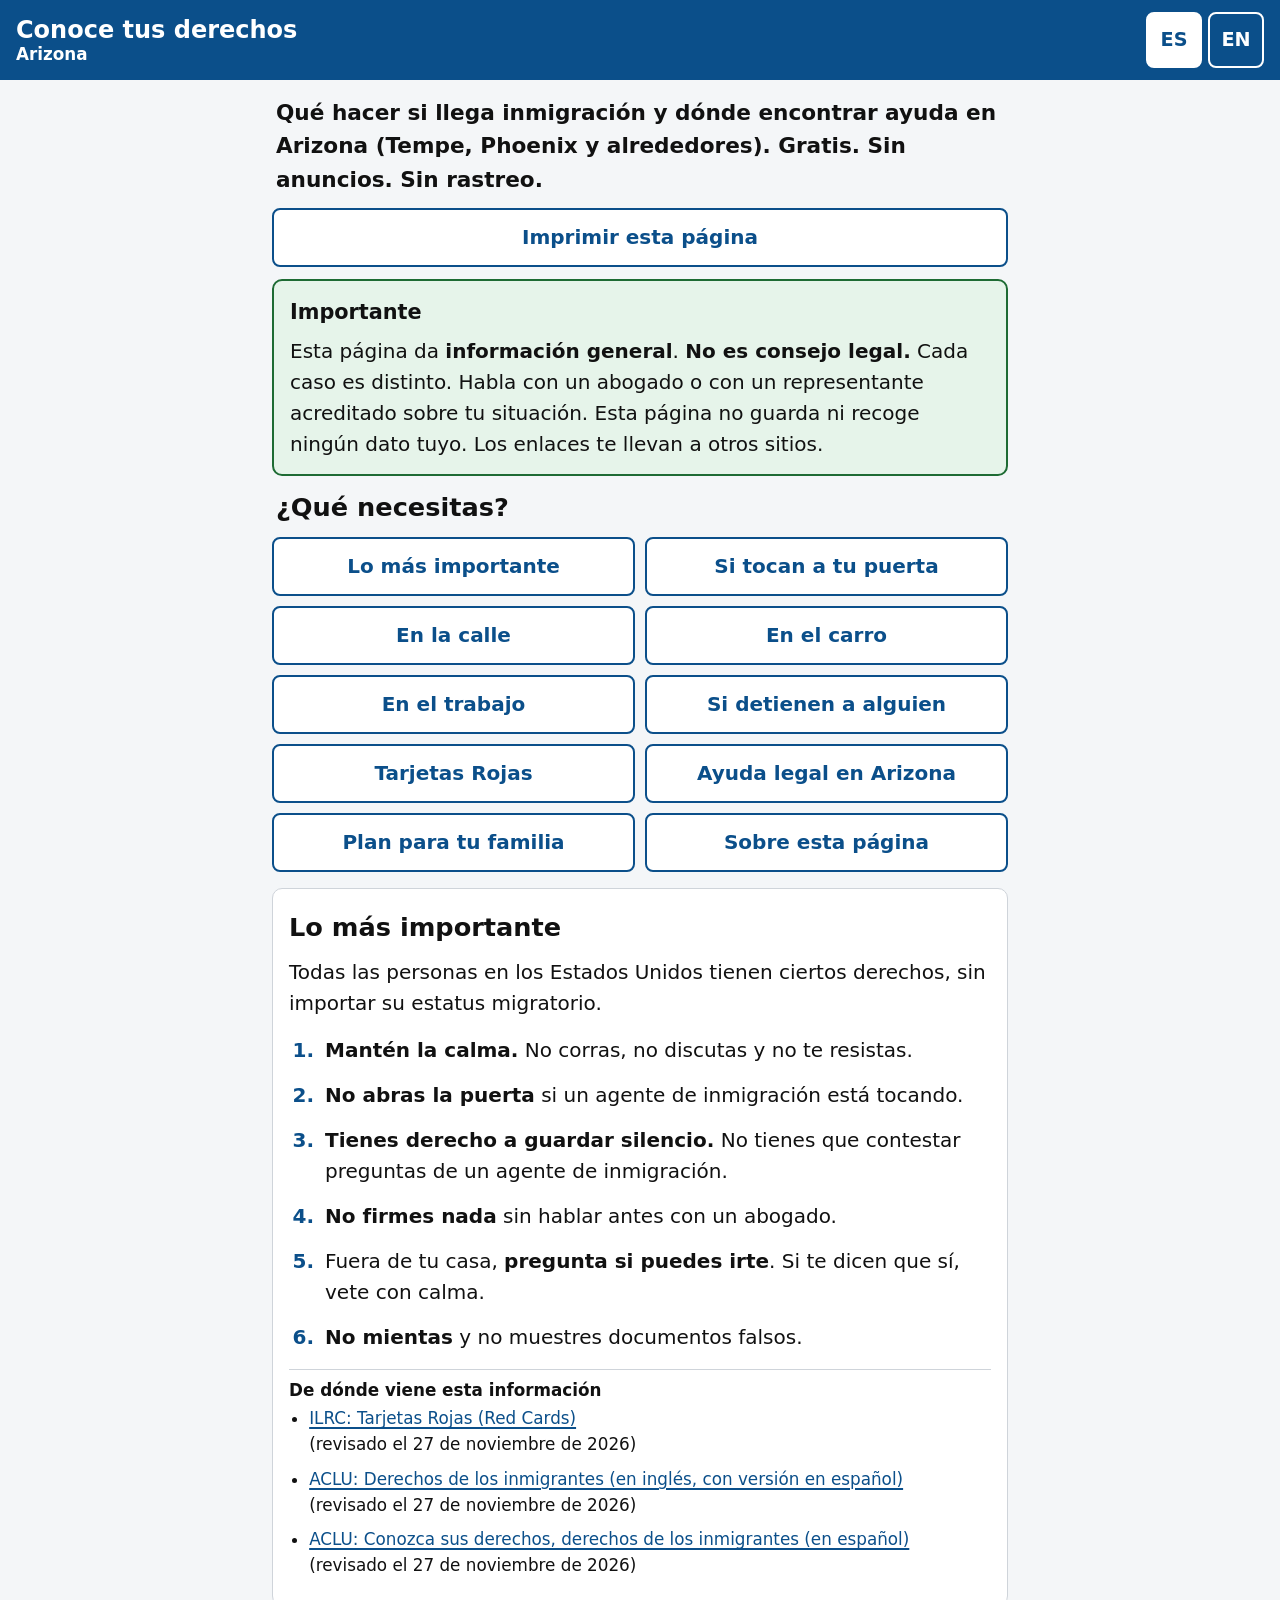
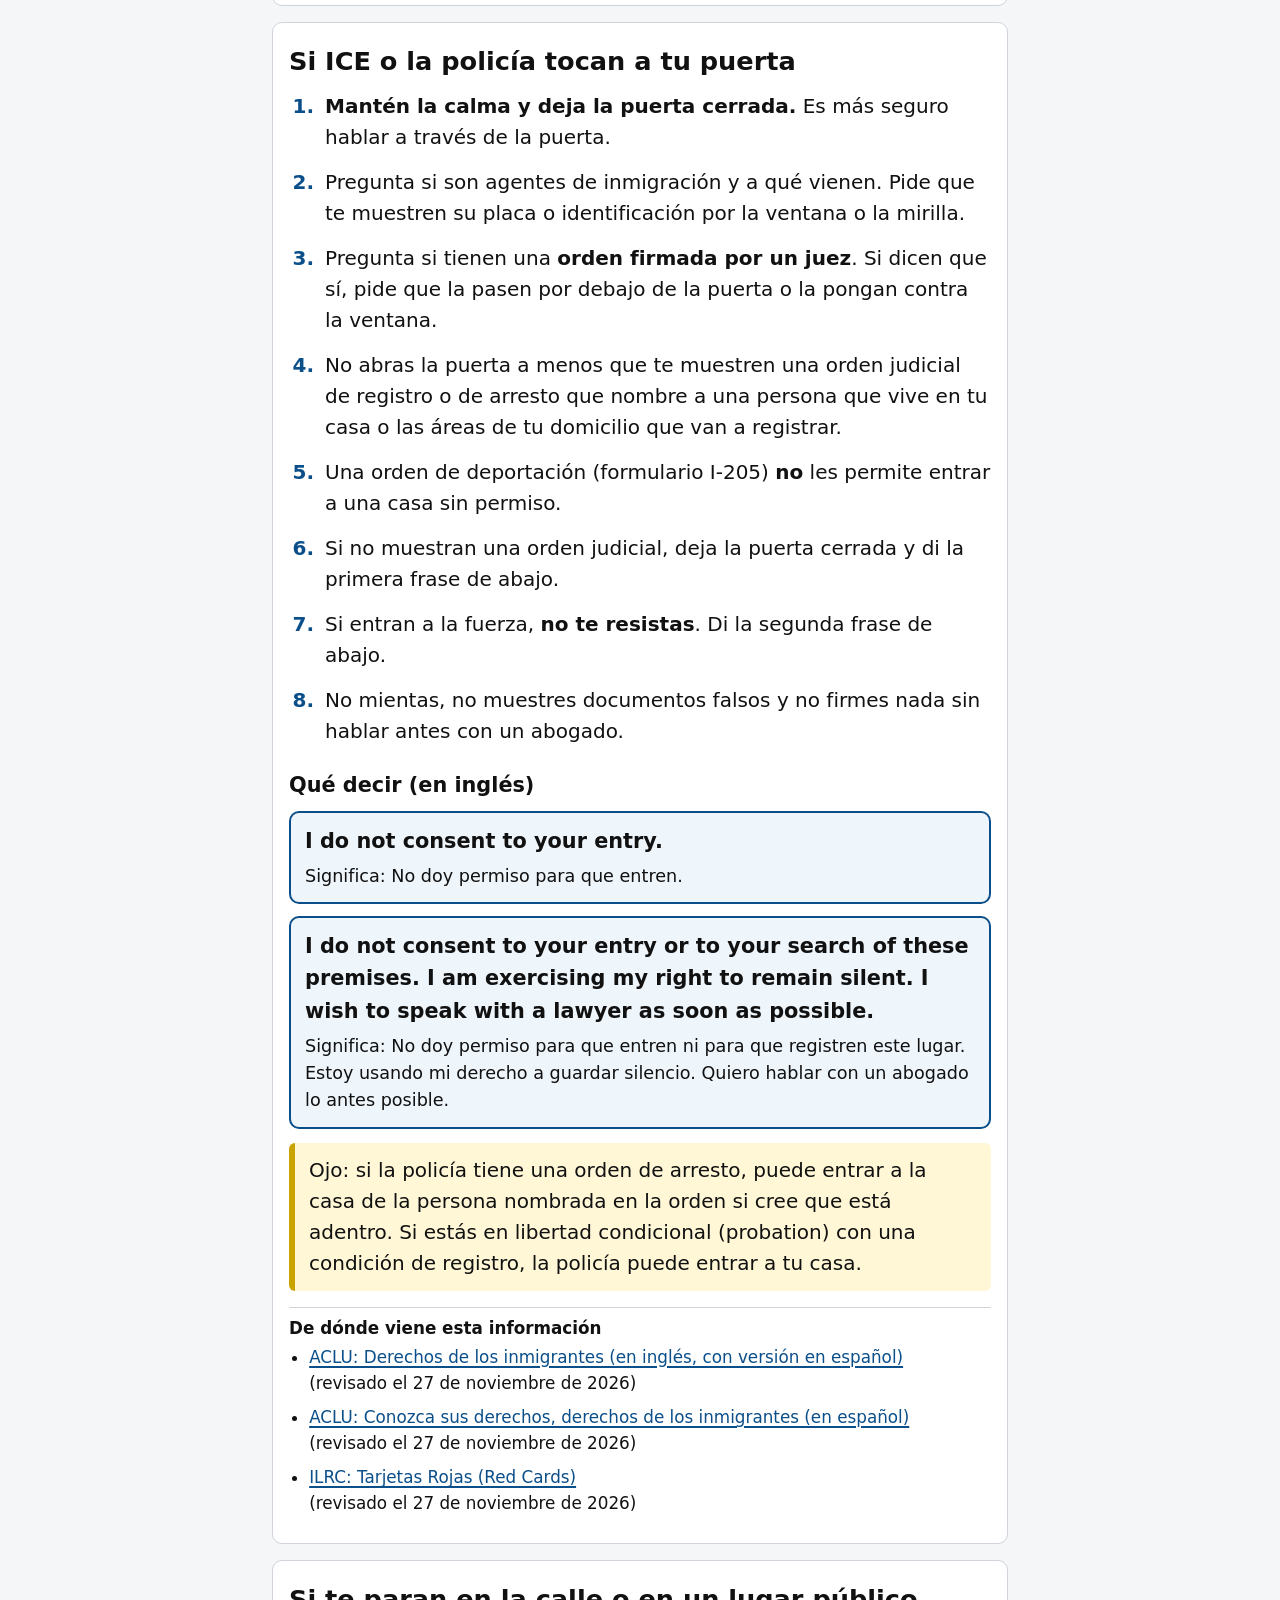
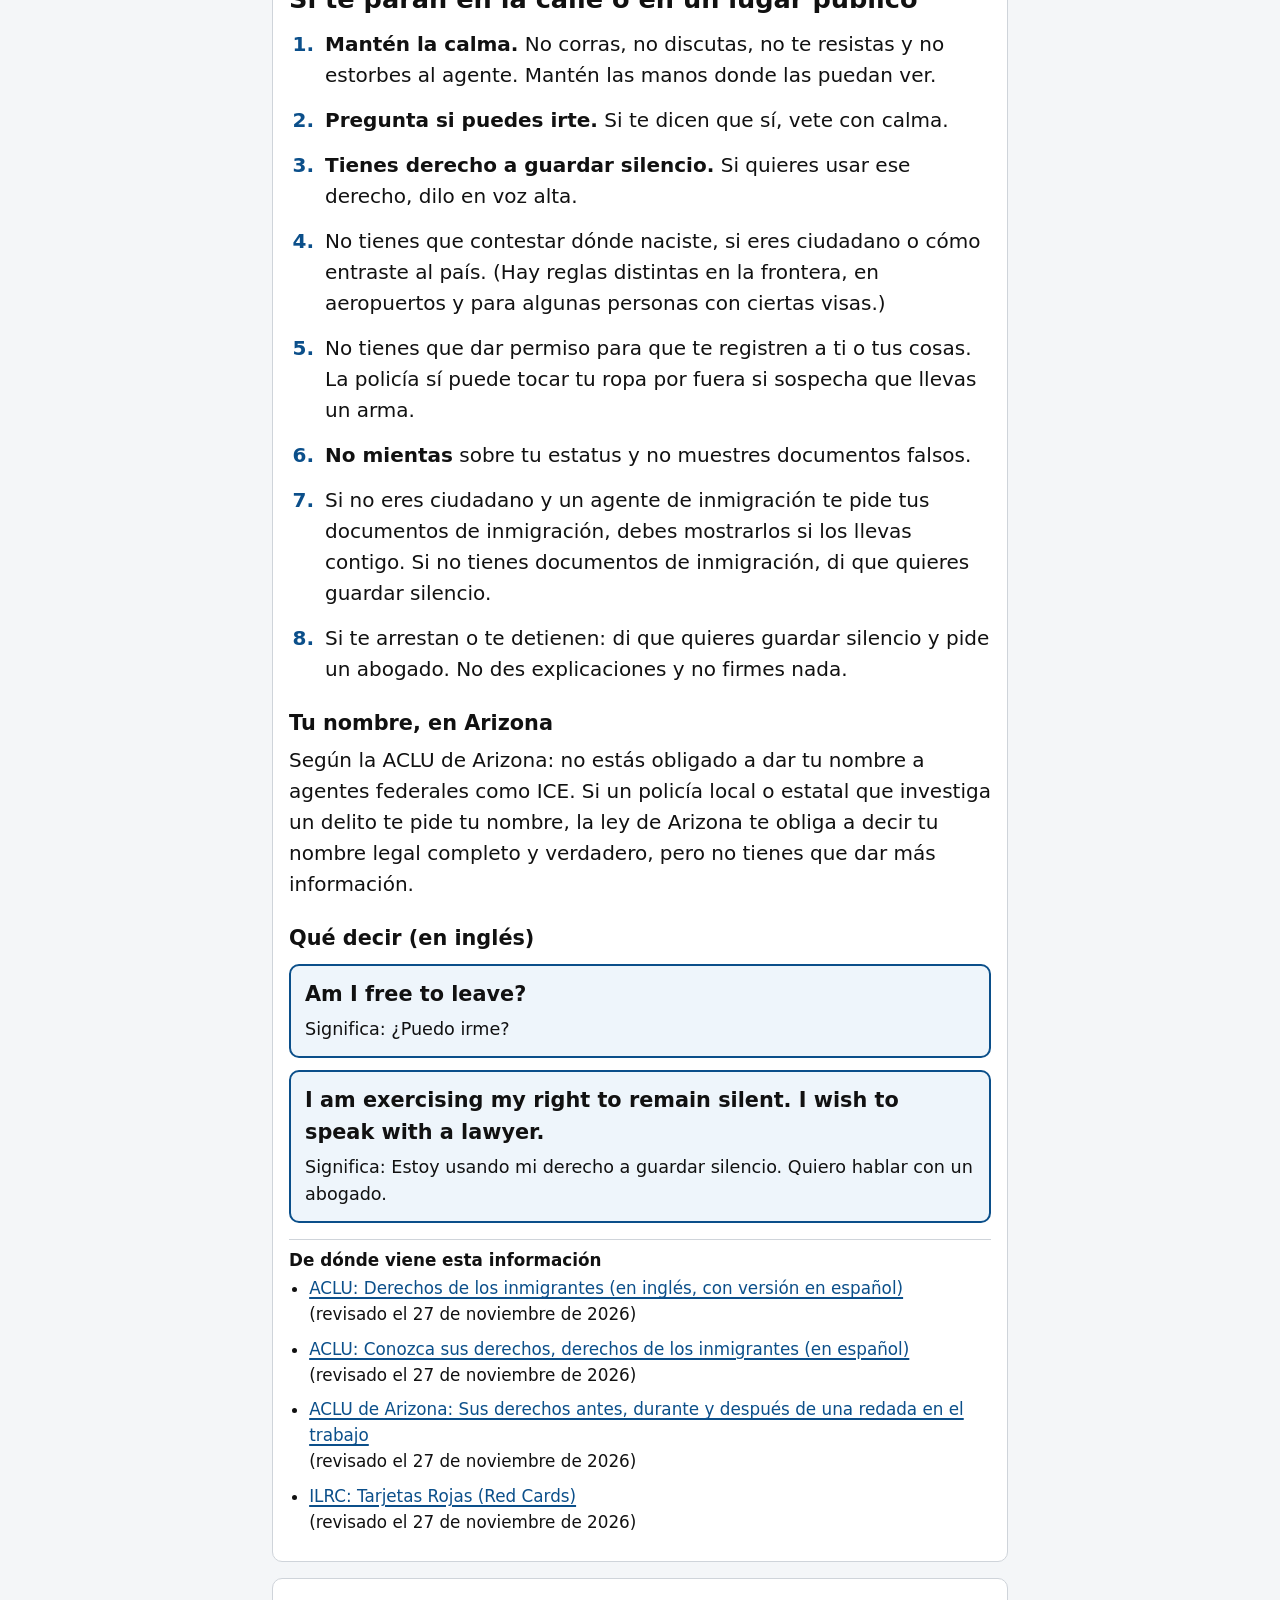
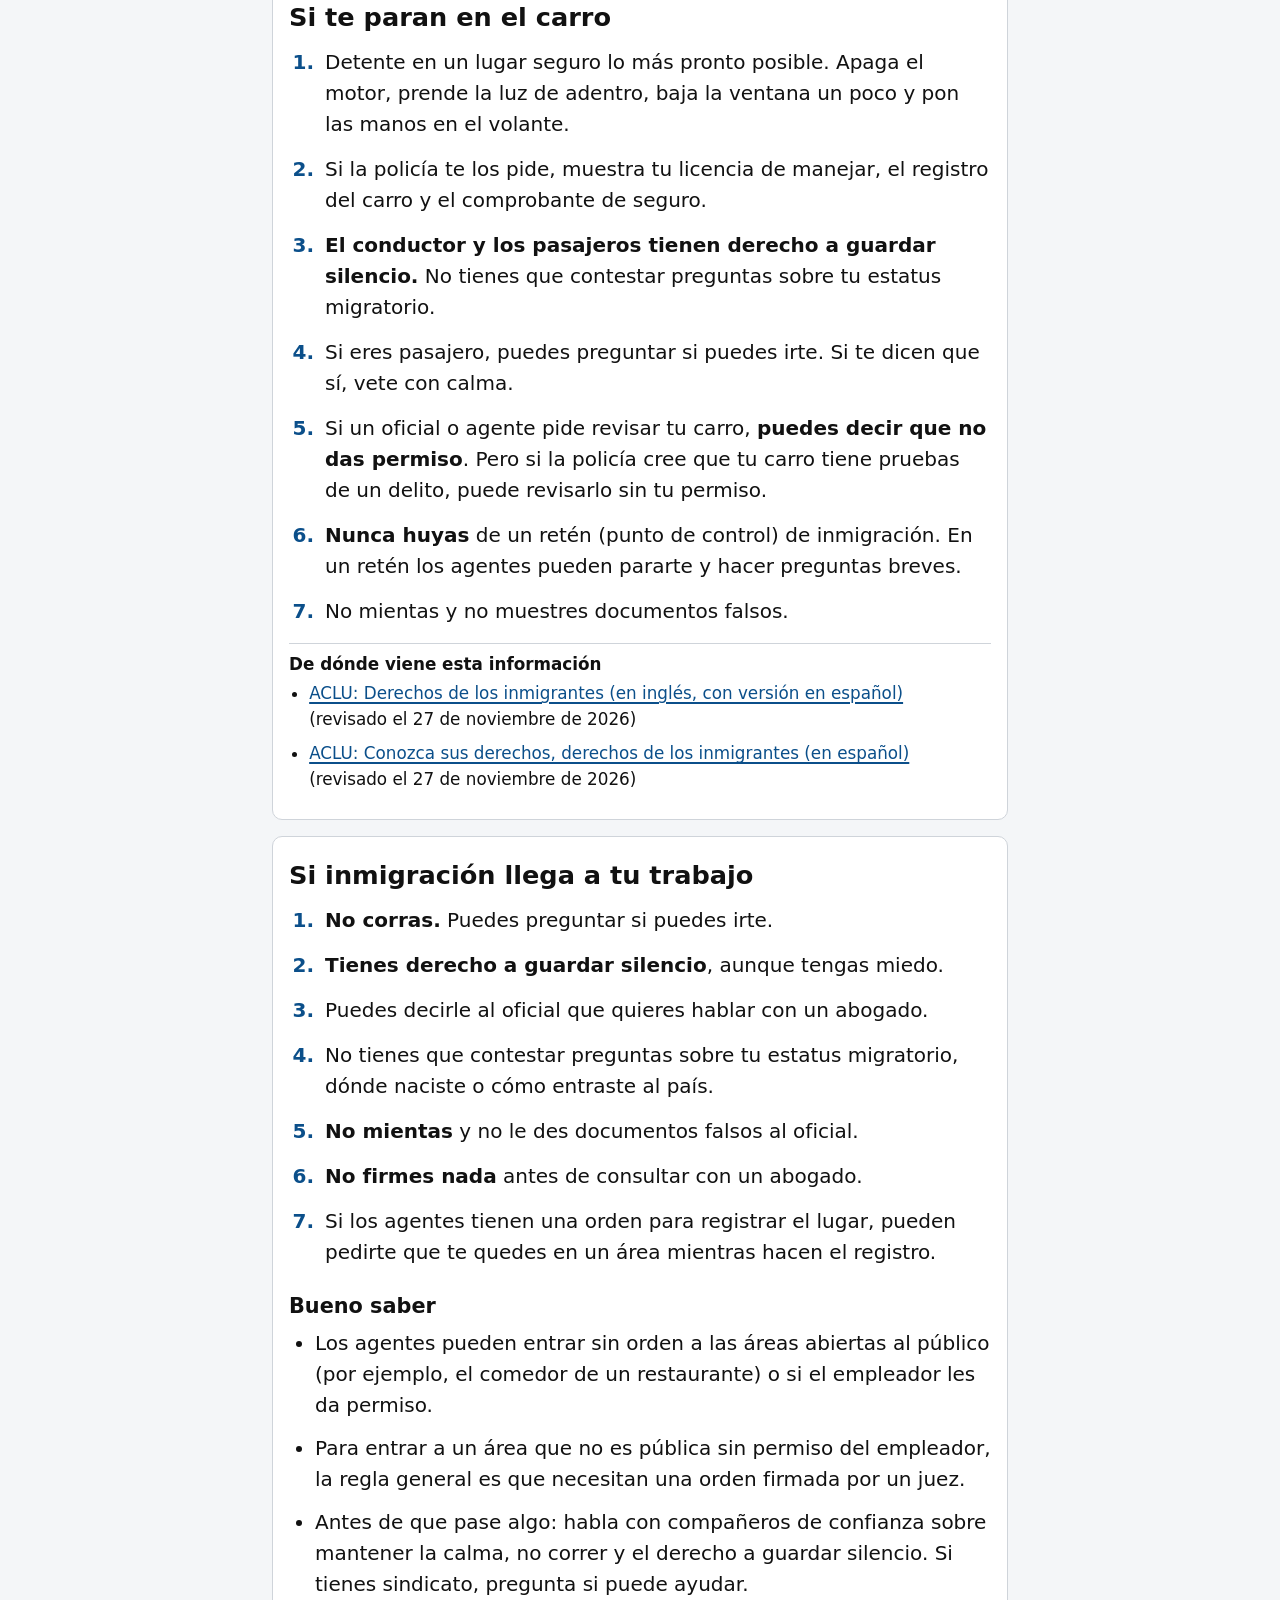
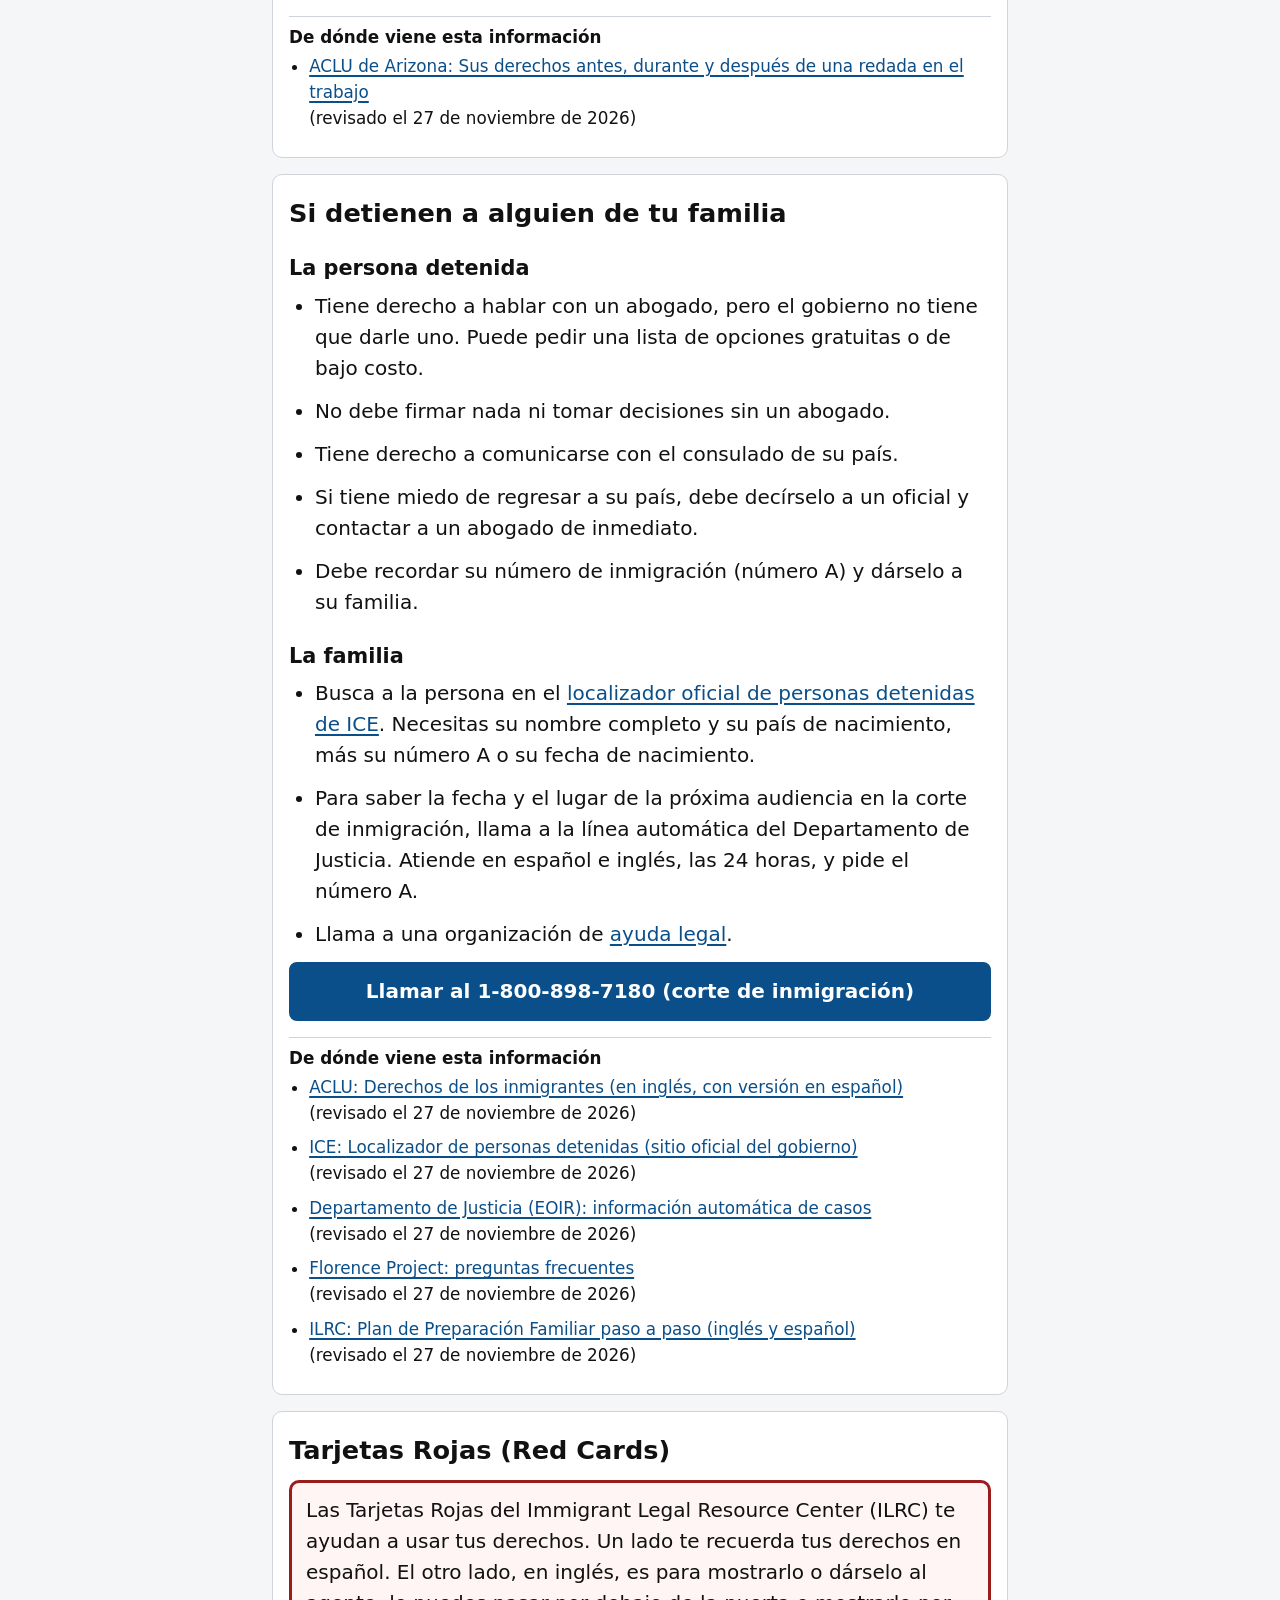
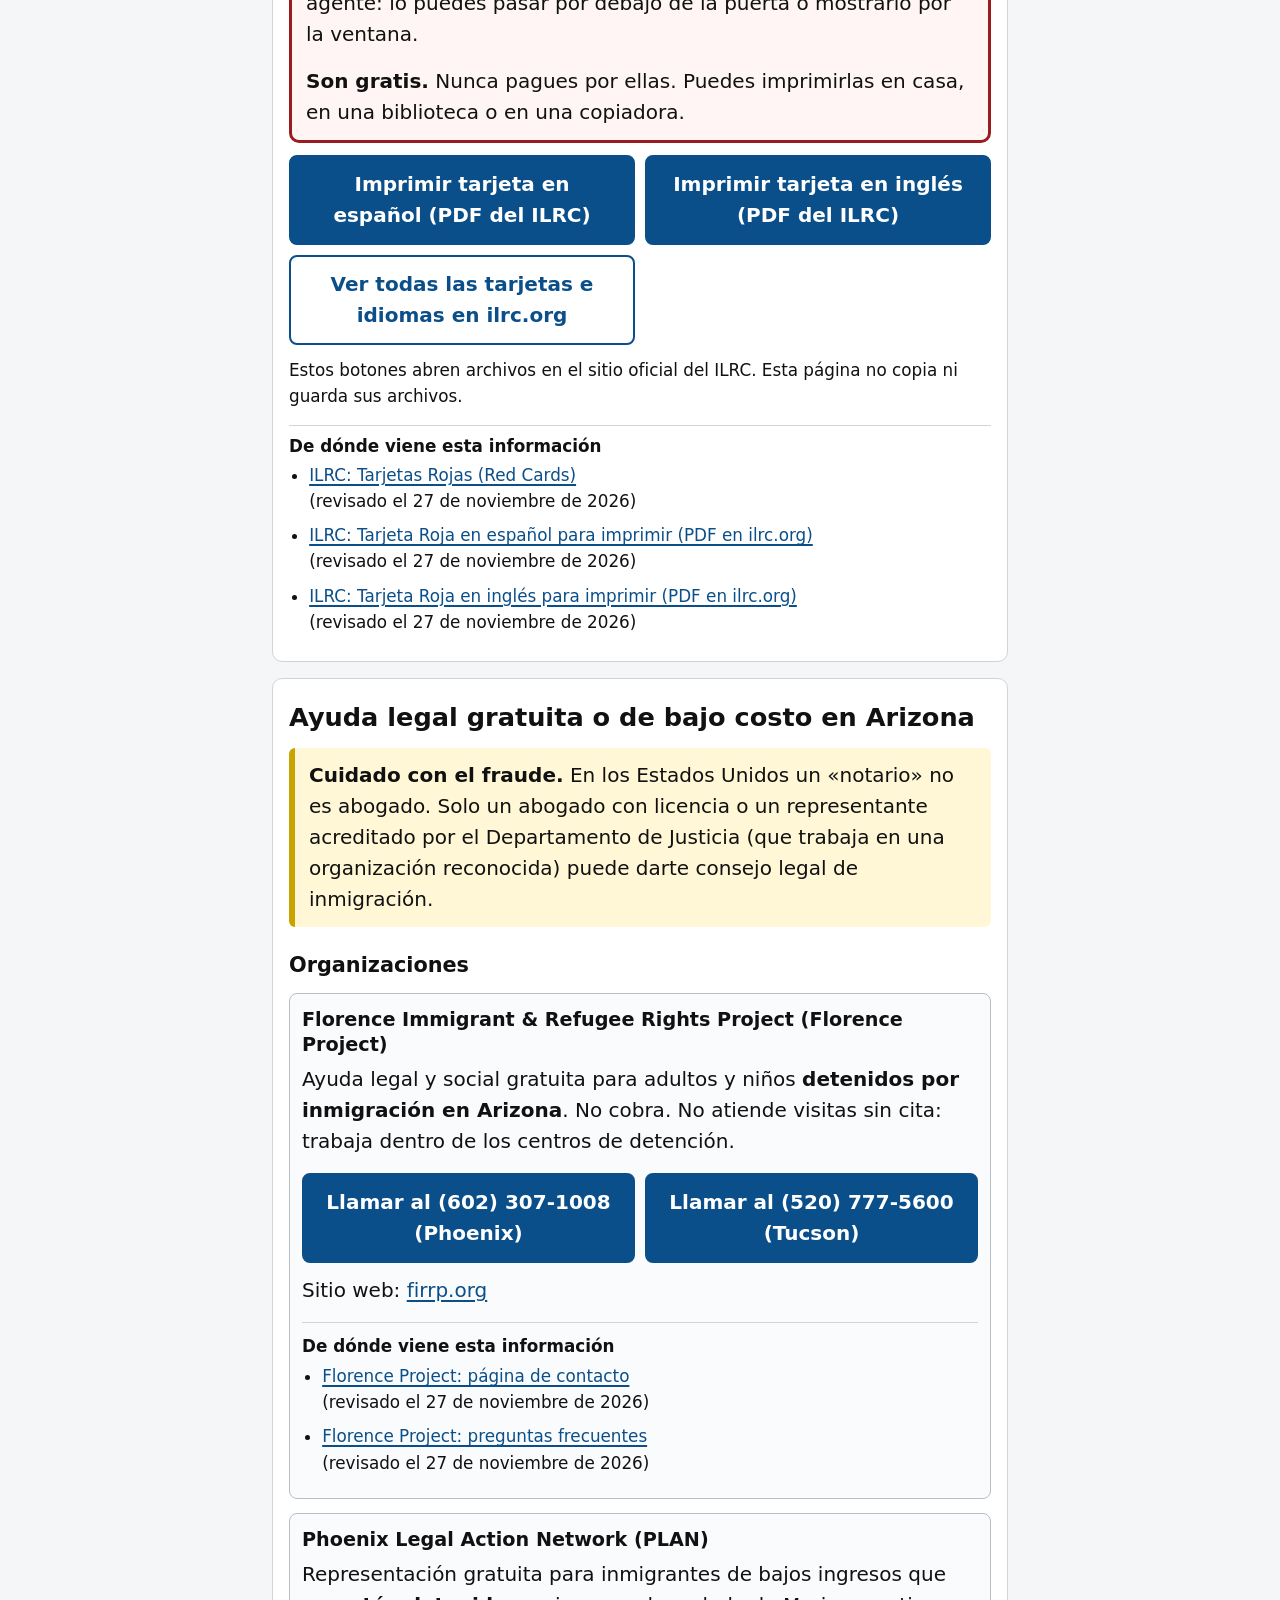
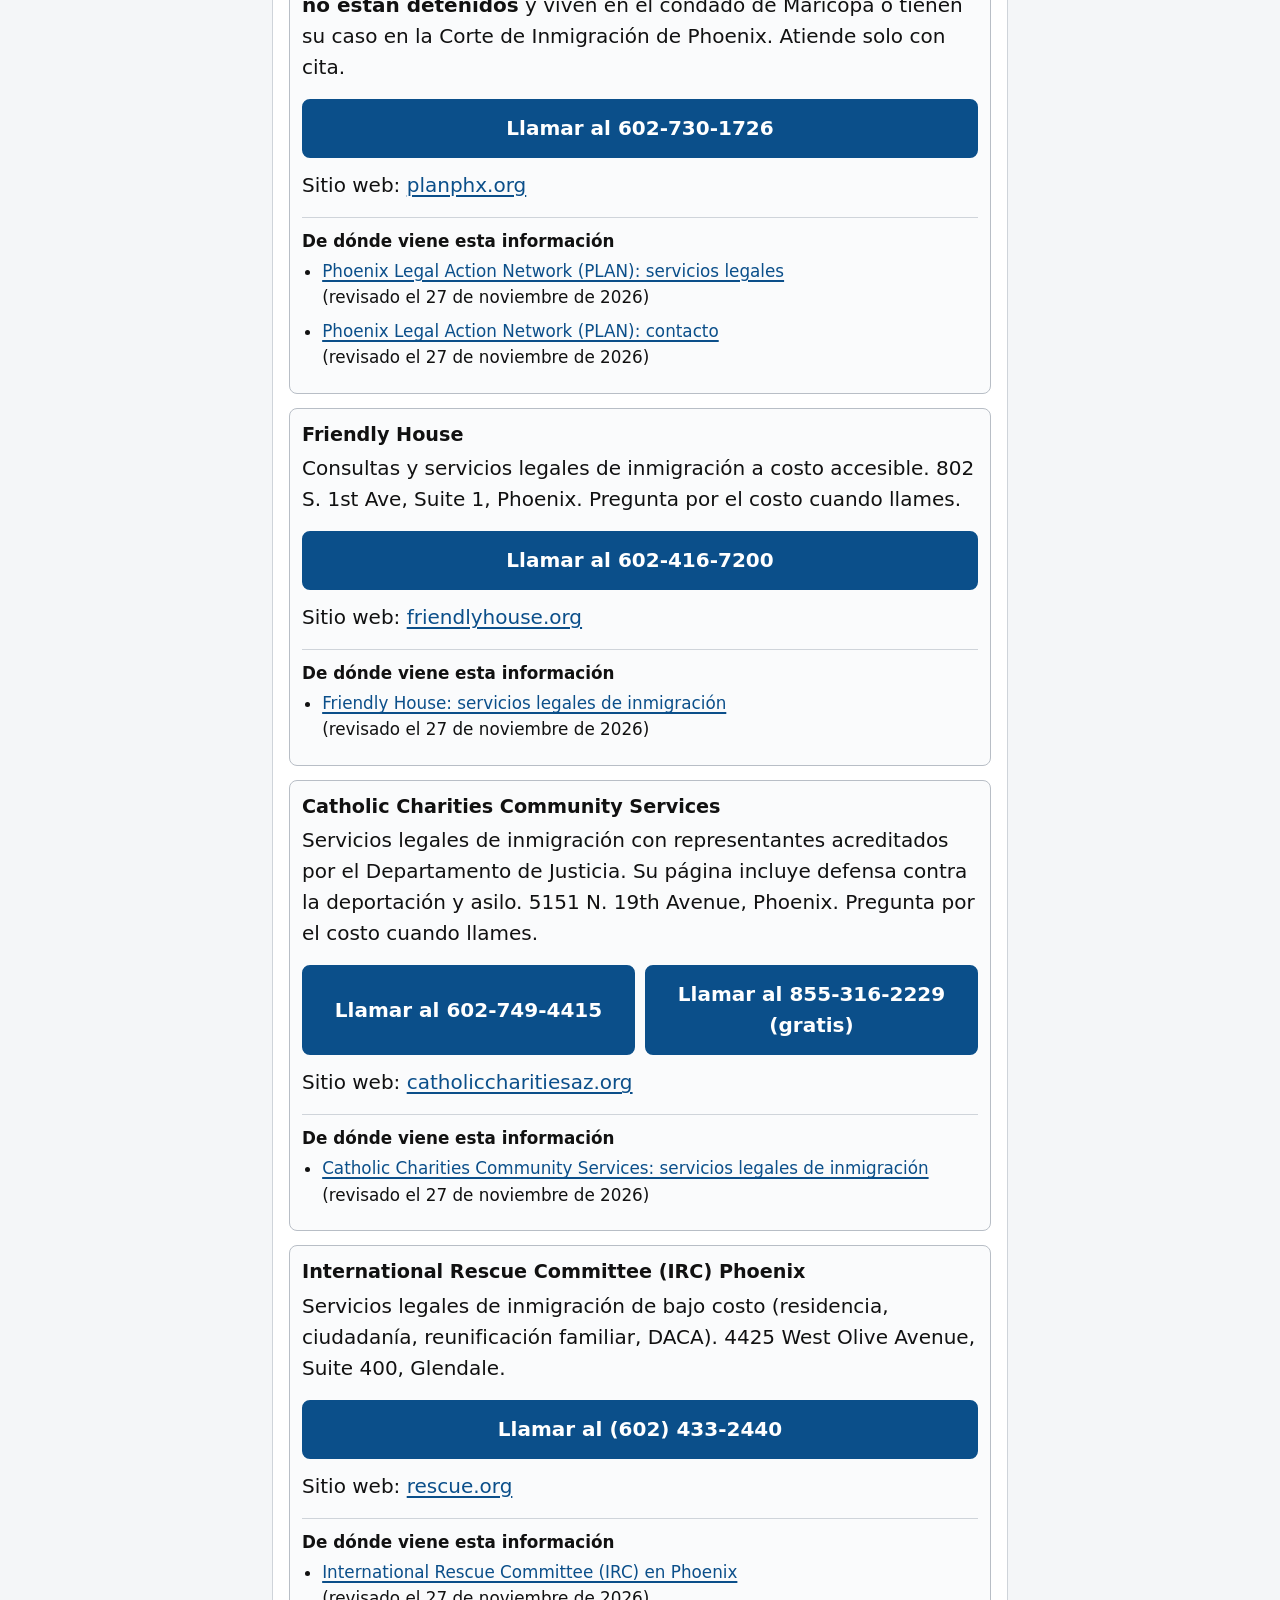
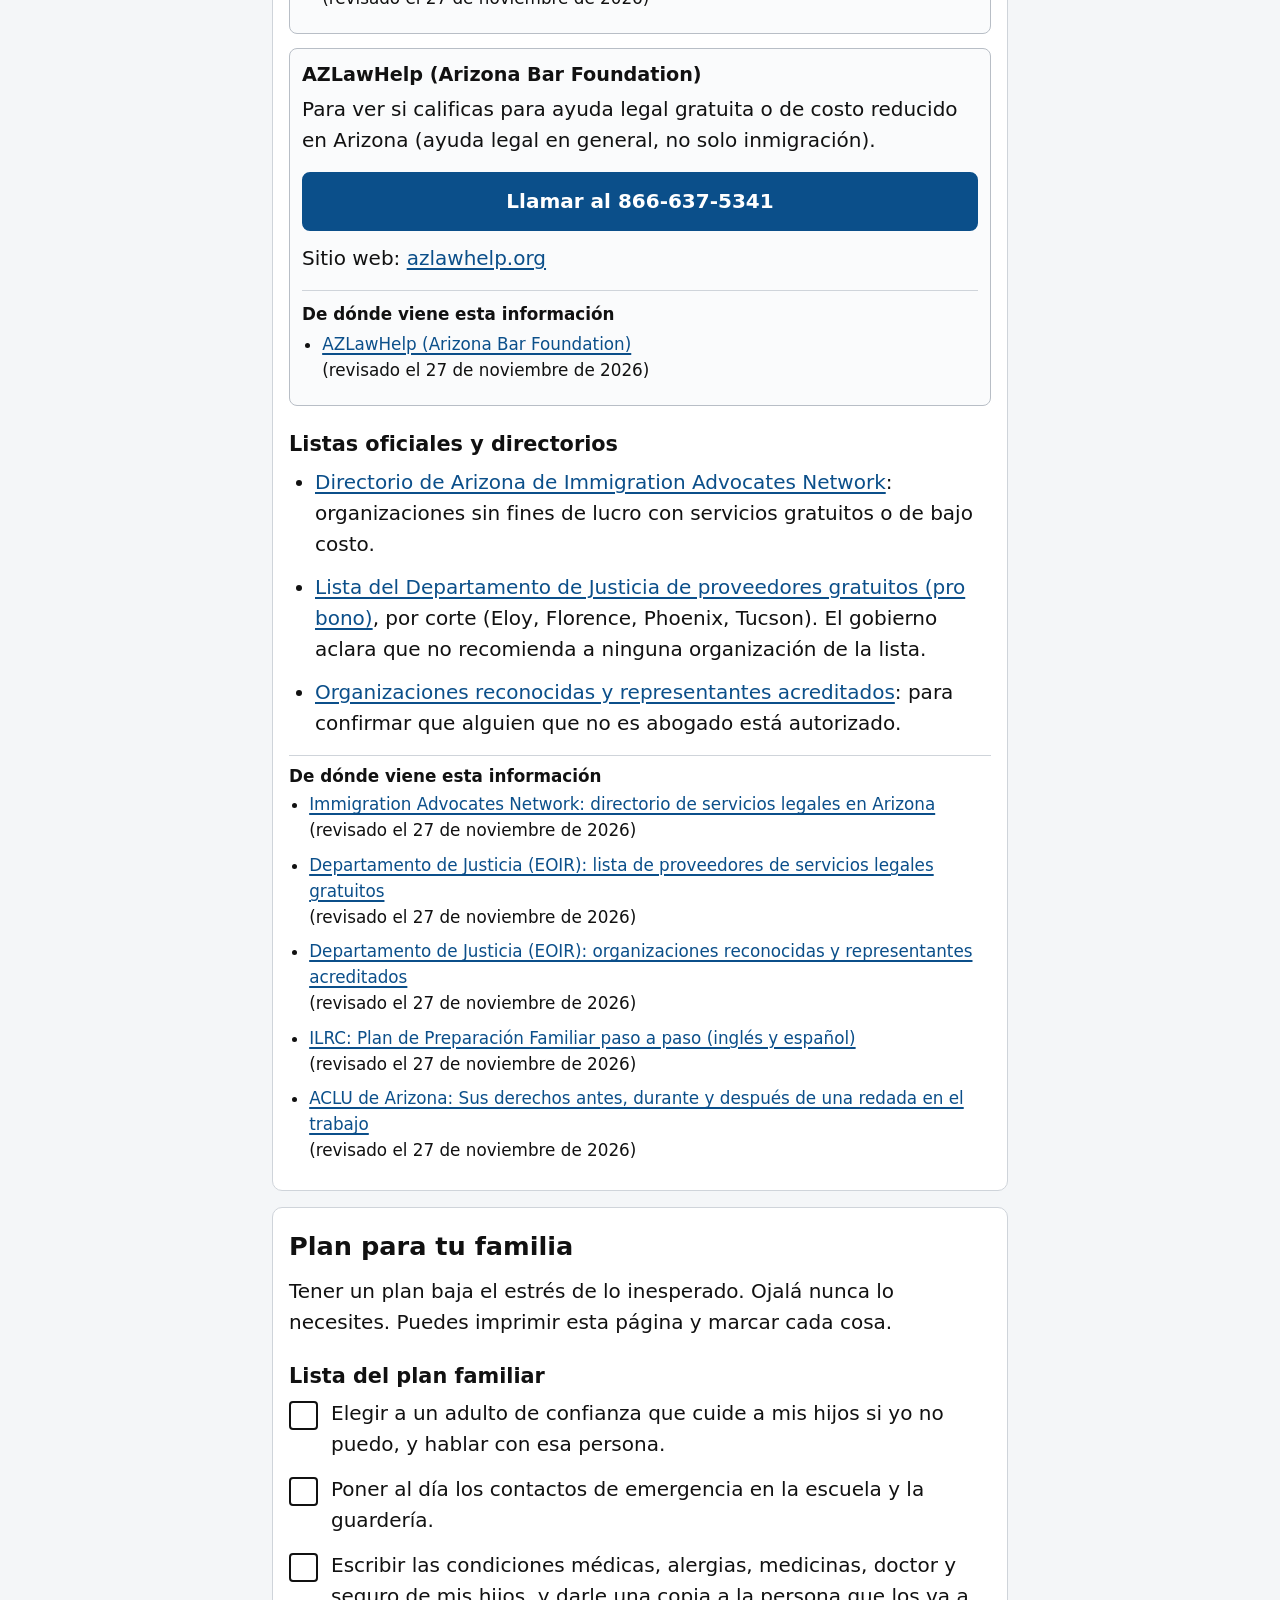
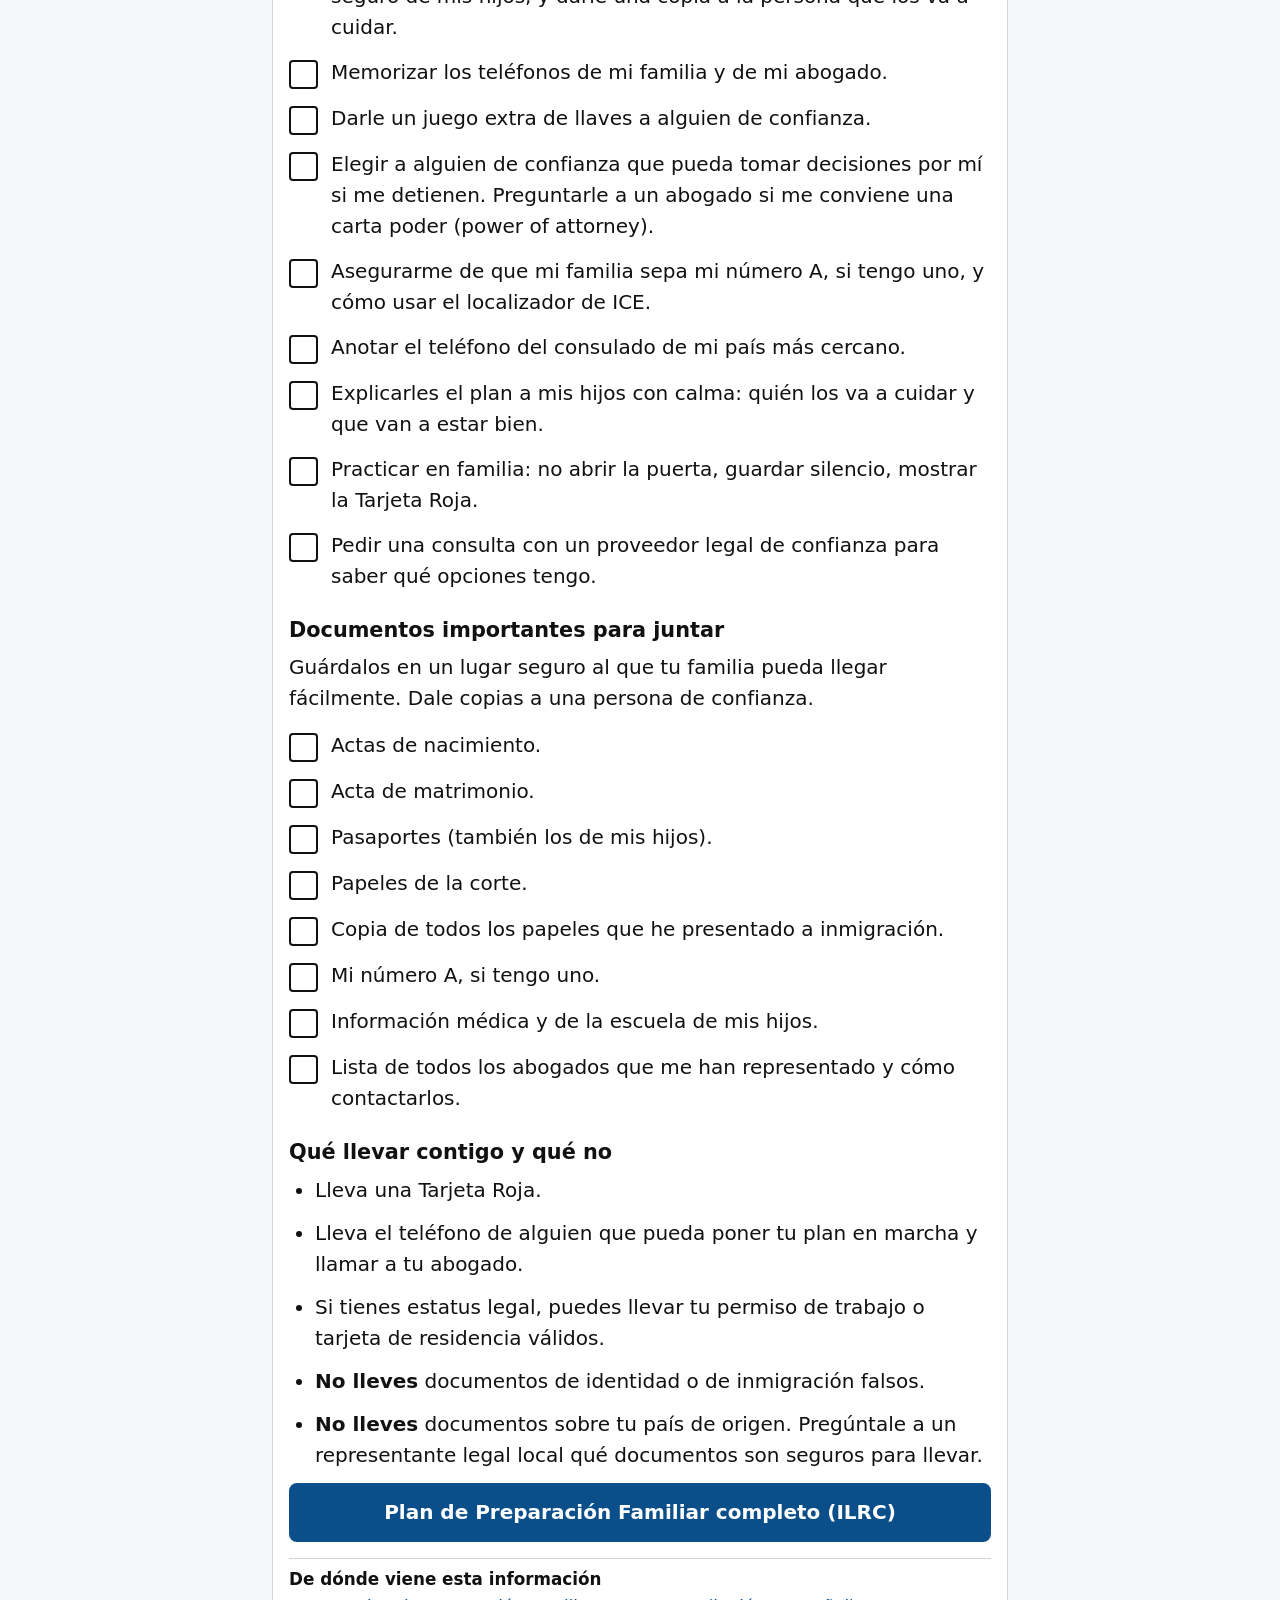
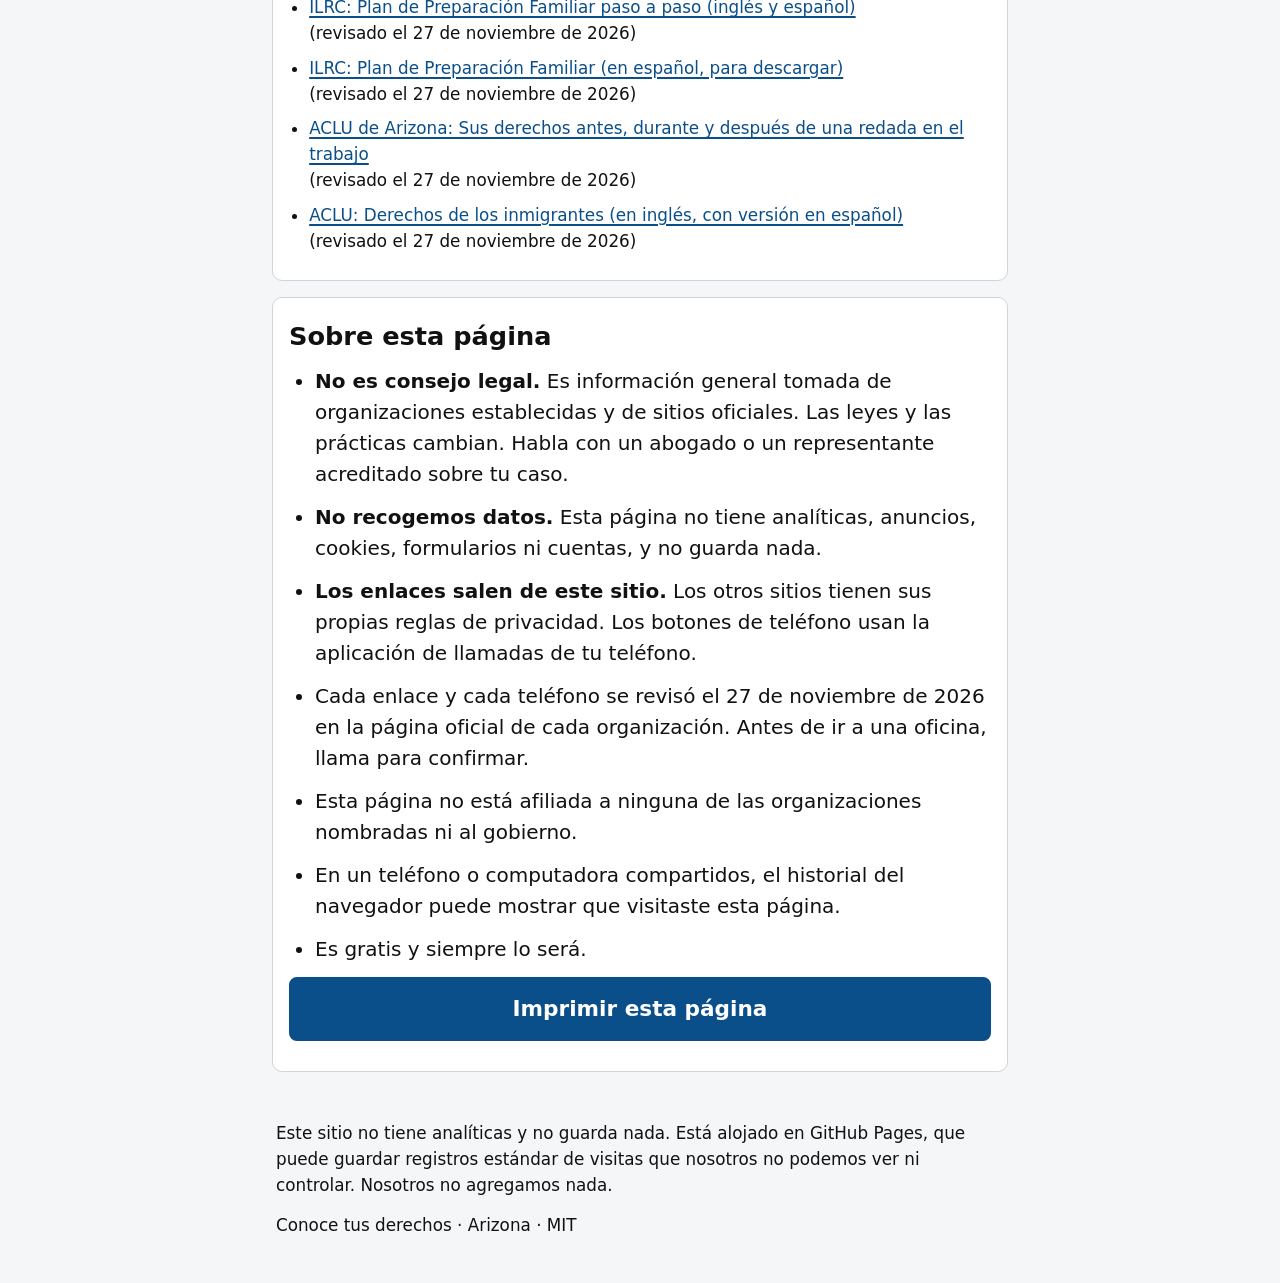
==== index.html @ e73cc8b8 "feat: Conoce tus derechos Arizona, bilingual know-your-rights and legal help page Co-Authored-By: Cl" ====
<!DOCTYPE html>
<html lang="es">
<head>
<meta charset="utf-8">
<meta name="viewport" content="width=device-width, initial-scale=1">
<title>Conoce tus derechos · Arizona</title>
<meta name="description" content="Qué hacer si llega inmigración y dónde encontrar ayuda legal en Arizona. Gratis, sin anuncios, sin rastreo. Español e inglés.">
<meta property="og:title" content="Conoce tus derechos · Arizona / Know your rights">
<meta property="og:description" content="Qué hacer si llega inmigración y dónde encontrar ayuda legal en Arizona. Gratis, sin anuncios, sin rastreo. Español e inglés.">
<meta property="og:image" content="https://brianallengit.github.io/conoce-tus-derechos-az/og-image.png">
<meta property="og:image:width" content="1200">
<meta property="og:image:height" content="630">
<meta property="og:image:alt" content="Conoce tus derechos, Arizona: qué hacer y dónde encontrar ayuda. Know your rights and where to get help. Gratis, sin rastreo. Free, no tracking.">
<meta property="og:url" content="https://brianallengit.github.io/conoce-tus-derechos-az/">
<meta property="og:type" content="website">
<meta property="og:locale" content="es_US">
<meta property="og:locale:alternate" content="en_US">
<meta name="twitter:card" content="summary_large_image">
<meta http-equiv="Content-Security-Policy" content="default-src 'none'; script-src 'self'; style-src 'self'; img-src 'self' data:; base-uri 'none'; form-action 'none'">
<meta name="referrer" content="no-referrer">
<link rel="stylesheet" href="style.css">
<noscript><link rel="stylesheet" href="noscript.css"></noscript>
</head>
<body>
<a class="skip es" href="#main">Ir al contenido</a>
<a class="skip en" href="#main" lang="en">Skip to content</a>
<header class="top">
  <div class="brand">
    <h1 class="es">Conoce tus derechos <span class="where">Arizona</span></h1>
    <h1 class="en" lang="en">Know your rights <span class="where">Arizona</span></h1>
  </div>
  <div class="langs no-print" role="group" aria-label="Idioma / Language">
    <button type="button" id="lang-es" data-lang="es" lang="es" aria-label="Español" aria-pressed="true">ES</button>
    <button type="button" id="lang-en" data-lang="en" lang="en" aria-label="English" aria-pressed="false">EN</button>
  </div>
</header>

<main id="main" tabindex="-1">
<div class="es wrap">
<p class="lead">Qué hacer si llega inmigración y dónde encontrar ayuda en Arizona (Tempe, Phoenix y alrededores). Gratis. Sin anuncios. Sin rastreo.</p>
<div class="calls no-print"><button type="button" class="btn secondary js-print">Imprimir esta página</button></div>
<section class="notice" aria-labelledby="es-imp-h"><h2 id="es-imp-h">Importante</h2><p>Esta página da <strong>información general</strong>. <strong>No es consejo legal.</strong> Cada caso es distinto. Habla con un abogado o con un representante acreditado sobre tu situación. Esta página no guarda ni recoge ningún dato tuyo. Los enlaces te llevan a otros sitios.</p></section>
<nav class="jump no-print" aria-labelledby="es-jump-h"><h2 id="es-jump-h">¿Qué necesitas?</h2><ul><li><a class="btn secondary" href="#es-basics">Lo más importante</a></li><li><a class="btn secondary" href="#es-home">Si tocan a tu puerta</a></li><li><a class="btn secondary" href="#es-public">En la calle</a></li><li><a class="btn secondary" href="#es-car">En el carro</a></li><li><a class="btn secondary" href="#es-work">En el trabajo</a></li><li><a class="btn secondary" href="#es-detained">Si detienen a alguien</a></li><li><a class="btn secondary" href="#es-cards">Tarjetas Rojas</a></li><li><a class="btn secondary" href="#es-legal">Ayuda legal en Arizona</a></li><li><a class="btn secondary" href="#es-plan">Plan para tu familia</a></li><li><a class="btn secondary" href="#es-about">Sobre esta página</a></li></ul></nav>
<section class="panel" id="es-basics" aria-labelledby="es-basics-h" tabindex="-1"><h2 id="es-basics-h">Lo más importante</h2><p>Todas las personas en los Estados Unidos tienen ciertos derechos, sin importar su estatus migratorio.</p><ol class="steps"><li><strong>Mantén la calma.</strong> No corras, no discutas y no te resistas.</li><li><strong>No abras la puerta</strong> si un agente de inmigración está tocando.</li><li><strong>Tienes derecho a guardar silencio.</strong> No tienes que contestar preguntas de un agente de inmigración.</li><li><strong>No firmes nada</strong> sin hablar antes con un abogado.</li><li>Fuera de tu casa, <strong>pregunta si puedes irte</strong>. Si te dicen que sí, vete con calma.</li><li><strong>No mientas</strong> y no muestres documentos falsos.</li></ol><div class="src"><h3>De dónde viene esta información</h3><ul><li><a href="https://www.ilrc.org/red-cards-tarjetas-rojas" rel="noopener noreferrer">ILRC: Tarjetas Rojas (Red Cards)</a> <span class="chk">(revisado el <time datetime="2026-11-27">27 de noviembre de 2026</time>)</span></li><li><a href="https://www.aclu.org/know-your-rights/immigrants-rights" rel="noopener noreferrer">ACLU: Derechos de los inmigrantes (en inglés, con versión en español)</a> <span class="chk">(revisado el <time datetime="2026-11-27">27 de noviembre de 2026</time>)</span></li><li><a href="https://www.aclu.org/know-your-rights/derechos-de-los-inmigrantes" rel="noopener noreferrer">ACLU: Conozca sus derechos, derechos de los inmigrantes (en español)</a> <span class="chk">(revisado el <time datetime="2026-11-27">27 de noviembre de 2026</time>)</span></li></ul></div></section>
<section class="panel" id="es-home" aria-labelledby="es-home-h" tabindex="-1"><h2 id="es-home-h">Si ICE o la policía tocan a tu puerta</h2><ol class="steps"><li><strong>Mantén la calma y deja la puerta cerrada.</strong> Es más seguro hablar a través de la puerta.</li><li>Pregunta si son agentes de inmigración y a qué vienen. Pide que te muestren su placa o identificación por la ventana o la mirilla.</li><li>Pregunta si tienen una <strong>orden firmada por un juez</strong>. Si dicen que sí, pide que la pasen por debajo de la puerta o la pongan contra la ventana.</li><li>No abras la puerta a menos que te muestren una orden judicial de registro o de arresto que nombre a una persona que vive en tu casa o las áreas de tu domicilio que van a registrar.</li><li>Una orden de deportación (formulario I-205) <strong>no</strong> les permite entrar a una casa sin permiso.</li><li>Si no muestran una orden judicial, deja la puerta cerrada y di la primera frase de abajo.</li><li>Si entran a la fuerza, <strong>no te resistas</strong>. Di la segunda frase de abajo.</li><li>No mientas, no muestres documentos falsos y no firmes nada sin hablar antes con un abogado.</li></ol><h3>Qué decir (en inglés)</h3><blockquote class="say"><p lang="en">I do not consent to your entry.</p><p class="mean">Significa: No doy permiso para que entren.</p></blockquote><blockquote class="say"><p lang="en">I do not consent to your entry or to your search of these premises. I am exercising my right to remain silent. I wish to speak with a lawyer as soon as possible.</p><p class="mean">Significa: No doy permiso para que entren ni para que registren este lugar. Estoy usando mi derecho a guardar silencio. Quiero hablar con un abogado lo antes posible.</p></blockquote><p class="tip">Ojo: si la policía tiene una orden de arresto, puede entrar a la casa de la persona nombrada en la orden si cree que está adentro. Si estás en libertad condicional (probation) con una condición de registro, la policía puede entrar a tu casa.</p><div class="src"><h3>De dónde viene esta información</h3><ul><li><a href="https://www.aclu.org/know-your-rights/immigrants-rights" rel="noopener noreferrer">ACLU: Derechos de los inmigrantes (en inglés, con versión en español)</a> <span class="chk">(revisado el <time datetime="2026-11-27">27 de noviembre de 2026</time>)</span></li><li><a href="https://www.aclu.org/know-your-rights/derechos-de-los-inmigrantes" rel="noopener noreferrer">ACLU: Conozca sus derechos, derechos de los inmigrantes (en español)</a> <span class="chk">(revisado el <time datetime="2026-11-27">27 de noviembre de 2026</time>)</span></li><li><a href="https://www.ilrc.org/red-cards-tarjetas-rojas" rel="noopener noreferrer">ILRC: Tarjetas Rojas (Red Cards)</a> <span class="chk">(revisado el <time datetime="2026-11-27">27 de noviembre de 2026</time>)</span></li></ul></div></section>
<section class="panel" id="es-public" aria-labelledby="es-public-h" tabindex="-1"><h2 id="es-public-h">Si te paran en la calle o en un lugar público</h2><ol class="steps"><li><strong>Mantén la calma.</strong> No corras, no discutas, no te resistas y no estorbes al agente. Mantén las manos donde las puedan ver.</li><li><strong>Pregunta si puedes irte.</strong> Si te dicen que sí, vete con calma.</li><li><strong>Tienes derecho a guardar silencio.</strong> Si quieres usar ese derecho, dilo en voz alta.</li><li>No tienes que contestar dónde naciste, si eres ciudadano o cómo entraste al país. (Hay reglas distintas en la frontera, en aeropuertos y para algunas personas con ciertas visas.)</li><li>No tienes que dar permiso para que te registren a ti o tus cosas. La policía sí puede tocar tu ropa por fuera si sospecha que llevas un arma.</li><li><strong>No mientas</strong> sobre tu estatus y no muestres documentos falsos.</li><li>Si no eres ciudadano y un agente de inmigración te pide tus documentos de inmigración, debes mostrarlos si los llevas contigo. Si no tienes documentos de inmigración, di que quieres guardar silencio.</li><li>Si te arrestan o te detienen: di que quieres guardar silencio y pide un abogado. No des explicaciones y no firmes nada.</li></ol><h3>Tu nombre, en Arizona</h3><p>Según la ACLU de Arizona: no estás obligado a dar tu nombre a agentes federales como ICE. Si un policía local o estatal que investiga un delito te pide tu nombre, la ley de Arizona te obliga a decir tu nombre legal completo y verdadero, pero no tienes que dar más información.</p><h3>Qué decir (en inglés)</h3><blockquote class="say"><p lang="en">Am I free to leave?</p><p class="mean">Significa: ¿Puedo irme?</p></blockquote><blockquote class="say"><p lang="en">I am exercising my right to remain silent. I wish to speak with a lawyer.</p><p class="mean">Significa: Estoy usando mi derecho a guardar silencio. Quiero hablar con un abogado.</p></blockquote><div class="src"><h3>De dónde viene esta información</h3><ul><li><a href="https://www.aclu.org/know-your-rights/immigrants-rights" rel="noopener noreferrer">ACLU: Derechos de los inmigrantes (en inglés, con versión en español)</a> <span class="chk">(revisado el <time datetime="2026-11-27">27 de noviembre de 2026</time>)</span></li><li><a href="https://www.aclu.org/know-your-rights/derechos-de-los-inmigrantes" rel="noopener noreferrer">ACLU: Conozca sus derechos, derechos de los inmigrantes (en español)</a> <span class="chk">(revisado el <time datetime="2026-11-27">27 de noviembre de 2026</time>)</span></li><li><a href="https://www.acluaz.org/know-your-rights/know-your-rights-during-and-after-workplace-raid/" rel="noopener noreferrer">ACLU de Arizona: Sus derechos antes, durante y después de una redada en el trabajo</a> <span class="chk">(revisado el <time datetime="2026-11-27">27 de noviembre de 2026</time>)</span></li><li><a href="https://www.ilrc.org/red-cards-tarjetas-rojas" rel="noopener noreferrer">ILRC: Tarjetas Rojas (Red Cards)</a> <span class="chk">(revisado el <time datetime="2026-11-27">27 de noviembre de 2026</time>)</span></li></ul></div></section>
<section class="panel" id="es-car" aria-labelledby="es-car-h" tabindex="-1"><h2 id="es-car-h">Si te paran en el carro</h2><ol class="steps"><li>Detente en un lugar seguro lo más pronto posible. Apaga el motor, prende la luz de adentro, baja la ventana un poco y pon las manos en el volante.</li><li>Si la policía te los pide, muestra tu licencia de manejar, el registro del carro y el comprobante de seguro.</li><li><strong>El conductor y los pasajeros tienen derecho a guardar silencio.</strong> No tienes que contestar preguntas sobre tu estatus migratorio.</li><li>Si eres pasajero, puedes preguntar si puedes irte. Si te dicen que sí, vete con calma.</li><li>Si un oficial o agente pide revisar tu carro, <strong>puedes decir que no das permiso</strong>. Pero si la policía cree que tu carro tiene pruebas de un delito, puede revisarlo sin tu permiso.</li><li><strong>Nunca huyas</strong> de un retén (punto de control) de inmigración. En un retén los agentes pueden pararte y hacer preguntas breves.</li><li>No mientas y no muestres documentos falsos.</li></ol><div class="src"><h3>De dónde viene esta información</h3><ul><li><a href="https://www.aclu.org/know-your-rights/immigrants-rights" rel="noopener noreferrer">ACLU: Derechos de los inmigrantes (en inglés, con versión en español)</a> <span class="chk">(revisado el <time datetime="2026-11-27">27 de noviembre de 2026</time>)</span></li><li><a href="https://www.aclu.org/know-your-rights/derechos-de-los-inmigrantes" rel="noopener noreferrer">ACLU: Conozca sus derechos, derechos de los inmigrantes (en español)</a> <span class="chk">(revisado el <time datetime="2026-11-27">27 de noviembre de 2026</time>)</span></li></ul></div></section>
<section class="panel" id="es-work" aria-labelledby="es-work-h" tabindex="-1"><h2 id="es-work-h">Si inmigración llega a tu trabajo</h2><ol class="steps"><li><strong>No corras.</strong> Puedes preguntar si puedes irte.</li><li><strong>Tienes derecho a guardar silencio</strong>, aunque tengas miedo.</li><li>Puedes decirle al oficial que quieres hablar con un abogado.</li><li>No tienes que contestar preguntas sobre tu estatus migratorio, dónde naciste o cómo entraste al país.</li><li><strong>No mientas</strong> y no le des documentos falsos al oficial.</li><li><strong>No firmes nada</strong> antes de consultar con un abogado.</li><li>Si los agentes tienen una orden para registrar el lugar, pueden pedirte que te quedes en un área mientras hacen el registro.</li></ol><h3>Bueno saber</h3><ul class="list"><li>Los agentes pueden entrar sin orden a las áreas abiertas al público (por ejemplo, el comedor de un restaurante) o si el empleador les da permiso.</li><li>Para entrar a un área que no es pública sin permiso del empleador, la regla general es que necesitan una orden firmada por un juez.</li><li>Antes de que pase algo: habla con compañeros de confianza sobre mantener la calma, no correr y el derecho a guardar silencio. Si tienes sindicato, pregunta si puede ayudar.</li></ul><div class="src"><h3>De dónde viene esta información</h3><ul><li><a href="https://www.acluaz.org/know-your-rights/know-your-rights-during-and-after-workplace-raid/" rel="noopener noreferrer">ACLU de Arizona: Sus derechos antes, durante y después de una redada en el trabajo</a> <span class="chk">(revisado el <time datetime="2026-11-27">27 de noviembre de 2026</time>)</span></li></ul></div></section>
<section class="panel" id="es-detained" aria-labelledby="es-detained-h" tabindex="-1"><h2 id="es-detained-h">Si detienen a alguien de tu familia</h2><h3>La persona detenida</h3><ul class="list"><li>Tiene derecho a hablar con un abogado, pero el gobierno no tiene que darle uno. Puede pedir una lista de opciones gratuitas o de bajo costo.</li><li>No debe firmar nada ni tomar decisiones sin un abogado.</li><li>Tiene derecho a comunicarse con el consulado de su país.</li><li>Si tiene miedo de regresar a su país, debe decírselo a un oficial y contactar a un abogado de inmediato.</li><li>Debe recordar su número de inmigración (número A) y dárselo a su familia.</li></ul><h3>La familia</h3><ul class="list"><li>Busca a la persona en el <a href="https://locator.ice.gov/odls/" rel="noopener noreferrer">localizador oficial de personas detenidas de ICE</a>. Necesitas su nombre completo y su país de nacimiento, más su número A o su fecha de nacimiento.</li><li>Para saber la fecha y el lugar de la próxima audiencia en la corte de inmigración, llama a la línea automática del Departamento de Justicia. Atiende en español e inglés, las 24 horas, y pide el número A.</li><li>Llama a una organización de <a href="#es-legal">ayuda legal</a>.</li></ul><div class="calls"><a class="btn call" href="tel:+18008987180">Llamar al 1-800-898-7180 (corte de inmigración)</a></div><div class="src"><h3>De dónde viene esta información</h3><ul><li><a href="https://www.aclu.org/know-your-rights/immigrants-rights" rel="noopener noreferrer">ACLU: Derechos de los inmigrantes (en inglés, con versión en español)</a> <span class="chk">(revisado el <time datetime="2026-11-27">27 de noviembre de 2026</time>)</span></li><li><a href="https://locator.ice.gov/odls/" rel="noopener noreferrer">ICE: Localizador de personas detenidas (sitio oficial del gobierno)</a> <span class="chk">(revisado el <time datetime="2026-11-27">27 de noviembre de 2026</time>)</span></li><li><a href="https://www.justice.gov/eoir/customer-service-initiatives" rel="noopener noreferrer">Departamento de Justicia (EOIR): información automática de casos</a> <span class="chk">(revisado el <time datetime="2026-11-27">27 de noviembre de 2026</time>)</span></li><li><a href="https://firrp.org/faq/" rel="noopener noreferrer">Florence Project: preguntas frecuentes</a> <span class="chk">(revisado el <time datetime="2026-11-27">27 de noviembre de 2026</time>)</span></li><li><a href="https://www.ilrc.org/community-resources/know-your-rights/step-step-family-preparedness-plan" rel="noopener noreferrer">ILRC: Plan de Preparación Familiar paso a paso (inglés y español)</a> <span class="chk">(revisado el <time datetime="2026-11-27">27 de noviembre de 2026</time>)</span></li></ul></div></section>
<section class="panel" id="es-cards" aria-labelledby="es-cards-h" tabindex="-1"><h2 id="es-cards-h">Tarjetas Rojas (Red Cards)</h2><div class="redcard"><p>Las Tarjetas Rojas del Immigrant Legal Resource Center (ILRC) te ayudan a usar tus derechos. Un lado te recuerda tus derechos en español. El otro lado, en inglés, es para mostrarlo o dárselo al agente: lo puedes pasar por debajo de la puerta o mostrarlo por la ventana.</p><p><strong>Son gratis.</strong> Nunca pagues por ellas. Puedes imprimirlas en casa, en una biblioteca o en una copiadora.</p></div><div class="calls"><a class="btn primary" href="https://www.ilrc.org/sites/default/files/2025-01/Artwork%20for%20Printing%20Your%20Own%20Red%20Cards%20-%20Spanish.pdf" rel="noopener noreferrer">Imprimir tarjeta en español (PDF del ILRC)</a><a class="btn primary" href="https://www.ilrc.org/sites/default/files/documents/red_card-self_srv-english.pdf" rel="noopener noreferrer">Imprimir tarjeta en inglés (PDF del ILRC)</a><a class="btn secondary" href="https://www.ilrc.org/red-cards-tarjetas-rojas" rel="noopener noreferrer">Ver todas las tarjetas e idiomas en ilrc.org</a></div><p class="hint">Estos botones abren archivos en el sitio oficial del ILRC. Esta página no copia ni guarda sus archivos.</p><div class="src"><h3>De dónde viene esta información</h3><ul><li><a href="https://www.ilrc.org/red-cards-tarjetas-rojas" rel="noopener noreferrer">ILRC: Tarjetas Rojas (Red Cards)</a> <span class="chk">(revisado el <time datetime="2026-11-27">27 de noviembre de 2026</time>)</span></li><li><a href="https://www.ilrc.org/sites/default/files/2025-01/Artwork%20for%20Printing%20Your%20Own%20Red%20Cards%20-%20Spanish.pdf" rel="noopener noreferrer">ILRC: Tarjeta Roja en español para imprimir (PDF en ilrc.org)</a> <span class="chk">(revisado el <time datetime="2026-11-27">27 de noviembre de 2026</time>)</span></li><li><a href="https://www.ilrc.org/sites/default/files/documents/red_card-self_srv-english.pdf" rel="noopener noreferrer">ILRC: Tarjeta Roja en inglés para imprimir (PDF en ilrc.org)</a> <span class="chk">(revisado el <time datetime="2026-11-27">27 de noviembre de 2026</time>)</span></li></ul></div></section>
<section class="panel" id="es-legal" aria-labelledby="es-legal-h" tabindex="-1"><h2 id="es-legal-h">Ayuda legal gratuita o de bajo costo en Arizona</h2><p class="tip"><strong>Cuidado con el fraude.</strong> En los Estados Unidos un «notario» no es abogado. Solo un abogado con licencia o un representante acreditado por el Departamento de Justicia (que trabaja en una organización reconocida) puede darte consejo legal de inmigración.</p><h3>Organizaciones</h3><article class="org"><h4>Florence Immigrant &amp; Refugee Rights Project (Florence Project)</h4><p>Ayuda legal y social gratuita para adultos y niños <strong>detenidos por inmigración en Arizona</strong>. No cobra. No atiende visitas sin cita: trabaja dentro de los centros de detención.</p><div class="calls"><a class="btn call" href="tel:+16023071008">Llamar al (602) 307-1008 (Phoenix)</a><a class="btn call" href="tel:+15207775600">Llamar al (520) 777-5600 (Tucson)</a></div><p class="orgweb">Sitio web: <a href="https://firrp.org/" rel="noopener noreferrer">firrp.org</a></p><div class="src"><h5>De dónde viene esta información</h5><ul><li><a href="https://firrp.org/getinvolved/contact/" rel="noopener noreferrer">Florence Project: página de contacto</a> <span class="chk">(revisado el <time datetime="2026-11-27">27 de noviembre de 2026</time>)</span></li><li><a href="https://firrp.org/faq/" rel="noopener noreferrer">Florence Project: preguntas frecuentes</a> <span class="chk">(revisado el <time datetime="2026-11-27">27 de noviembre de 2026</time>)</span></li></ul></div></article><article class="org"><h4>Phoenix Legal Action Network (PLAN)</h4><p>Representación gratuita para inmigrantes de bajos ingresos que <strong>no están detenidos</strong> y viven en el condado de Maricopa o tienen su caso en la Corte de Inmigración de Phoenix. Atiende solo con cita.</p><div class="calls"><a class="btn call" href="tel:+16027301726">Llamar al 602-730-1726</a></div><p class="orgweb">Sitio web: <a href="https://planphx.org/" rel="noopener noreferrer">planphx.org</a></p><div class="src"><h5>De dónde viene esta información</h5><ul><li><a href="https://planphx.org/legal-services" rel="noopener noreferrer">Phoenix Legal Action Network (PLAN): servicios legales</a> <span class="chk">(revisado el <time datetime="2026-11-27">27 de noviembre de 2026</time>)</span></li><li><a href="https://planphx.org/contact" rel="noopener noreferrer">Phoenix Legal Action Network (PLAN): contacto</a> <span class="chk">(revisado el <time datetime="2026-11-27">27 de noviembre de 2026</time>)</span></li></ul></div></article><article class="org"><h4>Friendly House</h4><p>Consultas y servicios legales de inmigración a costo accesible. 802 S. 1st Ave, Suite 1, Phoenix. Pregunta por el costo cuando llames.</p><div class="calls"><a class="btn call" href="tel:+16024167200">Llamar al 602-416-7200</a></div><p class="orgweb">Sitio web: <a href="https://friendlyhouse.org/immigration-legal-services/" rel="noopener noreferrer">friendlyhouse.org</a></p><div class="src"><h5>De dónde viene esta información</h5><ul><li><a href="https://friendlyhouse.org/immigration-legal-services/" rel="noopener noreferrer">Friendly House: servicios legales de inmigración</a> <span class="chk">(revisado el <time datetime="2026-11-27">27 de noviembre de 2026</time>)</span></li></ul></div></article><article class="org"><h4>Catholic Charities Community Services</h4><p>Servicios legales de inmigración con representantes acreditados por el Departamento de Justicia. Su página incluye defensa contra la deportación y asilo. 5151 N. 19th Avenue, Phoenix. Pregunta por el costo cuando llames.</p><div class="calls"><a class="btn call" href="tel:+16027494415">Llamar al 602-749-4415</a><a class="btn call" href="tel:+18553162229">Llamar al 855-316-2229 (gratis)</a></div><p class="orgweb">Sitio web: <a href="https://www.catholiccharitiesaz.org/immigration-legal-services" rel="noopener noreferrer">catholiccharitiesaz.org</a></p><div class="src"><h5>De dónde viene esta información</h5><ul><li><a href="https://www.catholiccharitiesaz.org/immigration-legal-services" rel="noopener noreferrer">Catholic Charities Community Services: servicios legales de inmigración</a> <span class="chk">(revisado el <time datetime="2026-11-27">27 de noviembre de 2026</time>)</span></li></ul></div></article><article class="org"><h4>International Rescue Committee (IRC) Phoenix</h4><p>Servicios legales de inmigración de bajo costo (residencia, ciudadanía, reunificación familiar, DACA). 4425 West Olive Avenue, Suite 400, Glendale.</p><div class="calls"><a class="btn call" href="tel:+16024332440">Llamar al (602) 433-2440</a></div><p class="orgweb">Sitio web: <a href="https://www.rescue.org/united-states/phoenix-az" rel="noopener noreferrer">rescue.org</a></p><div class="src"><h5>De dónde viene esta información</h5><ul><li><a href="https://www.rescue.org/united-states/phoenix-az" rel="noopener noreferrer">International Rescue Committee (IRC) en Phoenix</a> <span class="chk">(revisado el <time datetime="2026-11-27">27 de noviembre de 2026</time>)</span></li></ul></div></article><article class="org"><h4>AZLawHelp (Arizona Bar Foundation)</h4><p>Para ver si calificas para ayuda legal gratuita o de costo reducido en Arizona (ayuda legal en general, no solo inmigración).</p><div class="calls"><a class="btn call" href="tel:+18666375341">Llamar al 866-637-5341</a></div><p class="orgweb">Sitio web: <a href="https://www.azlawhelp.org/" rel="noopener noreferrer">azlawhelp.org</a></p><div class="src"><h5>De dónde viene esta información</h5><ul><li><a href="https://www.azlawhelp.org/" rel="noopener noreferrer">AZLawHelp (Arizona Bar Foundation)</a> <span class="chk">(revisado el <time datetime="2026-11-27">27 de noviembre de 2026</time>)</span></li></ul></div></article><h3>Listas oficiales y directorios</h3><ul class="list"><li><a href="https://www.immigrationadvocates.org/legaldirectory/search?state=AZ" rel="noopener noreferrer">Directorio de Arizona de Immigration Advocates Network</a>: organizaciones sin fines de lucro con servicios gratuitos o de bajo costo.</li><li><a href="https://www.justice.gov/eoir/list-pro-bono-legal-service-providers" rel="noopener noreferrer">Lista del Departamento de Justicia de proveedores gratuitos (pro bono)</a>, por corte (Eloy, Florence, Phoenix, Tucson). El gobierno aclara que no recomienda a ninguna organización de la lista.</li><li><a href="https://www.justice.gov/eoir/recognition-accreditation-roster-reports" rel="noopener noreferrer">Organizaciones reconocidas y representantes acreditados</a>: para confirmar que alguien que no es abogado está autorizado.</li></ul><div class="src"><h3>De dónde viene esta información</h3><ul><li><a href="https://www.immigrationadvocates.org/legaldirectory/search?state=AZ" rel="noopener noreferrer">Immigration Advocates Network: directorio de servicios legales en Arizona</a> <span class="chk">(revisado el <time datetime="2026-11-27">27 de noviembre de 2026</time>)</span></li><li><a href="https://www.justice.gov/eoir/list-pro-bono-legal-service-providers" rel="noopener noreferrer">Departamento de Justicia (EOIR): lista de proveedores de servicios legales gratuitos</a> <span class="chk">(revisado el <time datetime="2026-11-27">27 de noviembre de 2026</time>)</span></li><li><a href="https://www.justice.gov/eoir/recognition-accreditation-roster-reports" rel="noopener noreferrer">Departamento de Justicia (EOIR): organizaciones reconocidas y representantes acreditados</a> <span class="chk">(revisado el <time datetime="2026-11-27">27 de noviembre de 2026</time>)</span></li><li><a href="https://www.ilrc.org/community-resources/know-your-rights/step-step-family-preparedness-plan" rel="noopener noreferrer">ILRC: Plan de Preparación Familiar paso a paso (inglés y español)</a> <span class="chk">(revisado el <time datetime="2026-11-27">27 de noviembre de 2026</time>)</span></li><li><a href="https://www.acluaz.org/know-your-rights/know-your-rights-during-and-after-workplace-raid/" rel="noopener noreferrer">ACLU de Arizona: Sus derechos antes, durante y después de una redada en el trabajo</a> <span class="chk">(revisado el <time datetime="2026-11-27">27 de noviembre de 2026</time>)</span></li></ul></div></section>
<section class="panel" id="es-plan" aria-labelledby="es-plan-h" tabindex="-1"><h2 id="es-plan-h">Plan para tu familia</h2><p>Tener un plan baja el estrés de lo inesperado. Ojalá nunca lo necesites. Puedes imprimir esta página y marcar cada cosa.</p><h3>Lista del plan familiar</h3><ul class="check"><li>Elegir a un adulto de confianza que cuide a mis hijos si yo no puedo, y hablar con esa persona.</li><li>Poner al día los contactos de emergencia en la escuela y la guardería.</li><li>Escribir las condiciones médicas, alergias, medicinas, doctor y seguro de mis hijos, y darle una copia a la persona que los va a cuidar.</li><li>Memorizar los teléfonos de mi familia y de mi abogado.</li><li>Darle un juego extra de llaves a alguien de confianza.</li><li>Elegir a alguien de confianza que pueda tomar decisiones por mí si me detienen. Preguntarle a un abogado si me conviene una carta poder (power of attorney).</li><li>Asegurarme de que mi familia sepa mi número A, si tengo uno, y cómo usar el localizador de ICE.</li><li>Anotar el teléfono del consulado de mi país más cercano.</li><li>Explicarles el plan a mis hijos con calma: quién los va a cuidar y que van a estar bien.</li><li>Practicar en familia: no abrir la puerta, guardar silencio, mostrar la Tarjeta Roja.</li><li>Pedir una consulta con un proveedor legal de confianza para saber qué opciones tengo.</li></ul><h3>Documentos importantes para juntar</h3><p>Guárdalos en un lugar seguro al que tu familia pueda llegar fácilmente. Dale copias a una persona de confianza.</p><ul class="check"><li>Actas de nacimiento.</li><li>Acta de matrimonio.</li><li>Pasaportes (también los de mis hijos).</li><li>Papeles de la corte.</li><li>Copia de todos los papeles que he presentado a inmigración.</li><li>Mi número A, si tengo uno.</li><li>Información médica y de la escuela de mis hijos.</li><li>Lista de todos los abogados que me han representado y cómo contactarlos.</li></ul><h3>Qué llevar contigo y qué no</h3><ul class="list"><li>Lleva una Tarjeta Roja.</li><li>Lleva el teléfono de alguien que pueda poner tu plan en marcha y llamar a tu abogado.</li><li>Si tienes estatus legal, puedes llevar tu permiso de trabajo o tarjeta de residencia válidos.</li><li><strong>No lleves</strong> documentos de identidad o de inmigración falsos.</li><li><strong>No lleves</strong> documentos sobre tu país de origen. Pregúntale a un representante legal local qué documentos son seguros para llevar.</li></ul><div class="calls"><a class="btn primary" href="https://www.ilrc.org/community-resources/plan-de-preparaci%C3%B3n-familiar" rel="noopener noreferrer">Plan de Preparación Familiar completo (ILRC)</a></div><div class="src"><h3>De dónde viene esta información</h3><ul><li><a href="https://www.ilrc.org/community-resources/know-your-rights/step-step-family-preparedness-plan" rel="noopener noreferrer">ILRC: Plan de Preparación Familiar paso a paso (inglés y español)</a> <span class="chk">(revisado el <time datetime="2026-11-27">27 de noviembre de 2026</time>)</span></li><li><a href="https://www.ilrc.org/community-resources/plan-de-preparaci%C3%B3n-familiar" rel="noopener noreferrer">ILRC: Plan de Preparación Familiar (en español, para descargar)</a> <span class="chk">(revisado el <time datetime="2026-11-27">27 de noviembre de 2026</time>)</span></li><li><a href="https://www.acluaz.org/know-your-rights/know-your-rights-during-and-after-workplace-raid/" rel="noopener noreferrer">ACLU de Arizona: Sus derechos antes, durante y después de una redada en el trabajo</a> <span class="chk">(revisado el <time datetime="2026-11-27">27 de noviembre de 2026</time>)</span></li><li><a href="https://www.aclu.org/know-your-rights/immigrants-rights" rel="noopener noreferrer">ACLU: Derechos de los inmigrantes (en inglés, con versión en español)</a> <span class="chk">(revisado el <time datetime="2026-11-27">27 de noviembre de 2026</time>)</span></li></ul></div></section>
<section class="panel" id="es-about" aria-labelledby="es-about-h" tabindex="-1"><h2 id="es-about-h">Sobre esta página</h2><ul class="list"><li><strong>No es consejo legal.</strong> Es información general tomada de organizaciones establecidas y de sitios oficiales. Las leyes y las prácticas cambian. Habla con un abogado o un representante acreditado sobre tu caso.</li><li><strong>No recogemos datos.</strong> Esta página no tiene analíticas, anuncios, cookies, formularios ni cuentas, y no guarda nada.</li><li><strong>Los enlaces salen de este sitio.</strong> Los otros sitios tienen sus propias reglas de privacidad. Los botones de teléfono usan la aplicación de llamadas de tu teléfono.</li><li>Cada enlace y cada teléfono se revisó el <time datetime="2026-11-27">27 de noviembre de 2026</time> en la página oficial de cada organización. Antes de ir a una oficina, llama para confirmar.</li><li>Esta página no está afiliada a ninguna de las organizaciones nombradas ni al gobierno.</li><li>En un teléfono o computadora compartidos, el historial del navegador puede mostrar que visitaste esta página.</li><li>Es gratis y siempre lo será.</li></ul><div class="calls no-print"><button type="button" class="btn primary big js-print">Imprimir esta página</button></div></section>
</div>
<div class="en wrap" lang="en">
<p class="lead">What to do if immigration comes, and where to find help in Arizona (Tempe, Phoenix and nearby). Free. No ads. No tracking.</p>
<div class="calls no-print"><button type="button" class="btn secondary js-print">Print this page</button></div>
<section class="notice" aria-labelledby="en-imp-h"><h2 id="en-imp-h">Important</h2><p>This page gives <strong>general information</strong>. <strong>It is not legal advice.</strong> Every case is different. Talk to a lawyer or an accredited representative about your situation. This page does not save or collect any information about you. Links take you to other sites.</p></section>
<nav class="jump no-print" aria-labelledby="en-jump-h"><h2 id="en-jump-h">What do you need?</h2><ul><li><a class="btn secondary" href="#en-basics">The most important things</a></li><li><a class="btn secondary" href="#en-home">If they knock on your door</a></li><li><a class="btn secondary" href="#en-public">In public</a></li><li><a class="btn secondary" href="#en-car">In a car</a></li><li><a class="btn secondary" href="#en-work">At work</a></li><li><a class="btn secondary" href="#en-detained">If someone is detained</a></li><li><a class="btn secondary" href="#en-cards">Red Cards</a></li><li><a class="btn secondary" href="#en-legal">Legal help in Arizona</a></li><li><a class="btn secondary" href="#en-plan">Family plan</a></li><li><a class="btn secondary" href="#en-about">About this page</a></li></ul></nav>
<section class="panel" id="en-basics" aria-labelledby="en-basics-h" tabindex="-1"><h2 id="en-basics-h">The most important things</h2><p>All people in the United States have certain rights, regardless of immigration status.</p><ol class="steps"><li><strong>Stay calm.</strong> Do not run, argue, or resist.</li><li><strong>Do not open the door</strong> if an immigration agent is knocking.</li><li><strong>You have the right to remain silent.</strong> You do not have to answer questions from an immigration agent.</li><li><strong>Do not sign anything</strong> without first speaking to a lawyer.</li><li>Outside your home, <strong>ask if you are free to leave</strong>. If they say yes, leave calmly.</li><li><strong>Do not lie</strong> and do not show false documents.</li></ol><div class="src"><h3>Where this information comes from</h3><ul><li><a href="https://www.ilrc.org/red-cards-tarjetas-rojas" rel="noopener noreferrer">ILRC: Red Cards / Tarjetas Rojas</a> <span class="chk">(checked on <time datetime="2026-11-27">November 27, 2026</time>)</span></li><li><a href="https://www.aclu.org/know-your-rights/immigrants-rights" rel="noopener noreferrer">ACLU: Know Your Rights, Immigrants&#x27; Rights</a> <span class="chk">(checked on <time datetime="2026-11-27">November 27, 2026</time>)</span></li></ul></div></section>
<section class="panel" id="en-home" aria-labelledby="en-home-h" tabindex="-1"><h2 id="en-home-h">If ICE or the police come to your door</h2><ol class="steps"><li><strong>Stay calm and keep the door closed.</strong> It is safer to speak through the door.</li><li>Ask if they are immigration agents and what they are there for. Ask them to show a badge or identification through the window or peephole.</li><li>Ask if they have a <strong>warrant signed by a judge</strong>. If they say yes, ask them to slide it under the door or hold it up to a window.</li><li>Do not open the door unless they show you a judicial search or arrest warrant that names a person in your residence or the areas to be searched at your address.</li><li>A warrant of removal or deportation (Form I-205) does <strong>not</strong> allow officers to enter a home without consent.</li><li>If they do not show a judicial warrant, keep the door closed and say the first sentence below.</li><li>If agents force their way in, <strong>do not resist</strong>. Say the second sentence below.</li><li>Do not lie, do not show false documents, and do not sign anything without speaking with a lawyer first.</li></ol><h3>What to say</h3><blockquote class="say"><p lang="en">I do not consent to your entry.</p></blockquote><blockquote class="say"><p lang="en">I do not consent to your entry or to your search of these premises. I am exercising my right to remain silent. I wish to speak with a lawyer as soon as possible.</p></blockquote><p class="tip">Note: if police have an arrest warrant, they are allowed to enter the home of the person on the warrant if they believe that person is inside. If you are on probation with a search condition, law enforcement is allowed to enter your home.</p><div class="src"><h3>Where this information comes from</h3><ul><li><a href="https://www.aclu.org/know-your-rights/immigrants-rights" rel="noopener noreferrer">ACLU: Know Your Rights, Immigrants&#x27; Rights</a> <span class="chk">(checked on <time datetime="2026-11-27">November 27, 2026</time>)</span></li><li><a href="https://www.ilrc.org/red-cards-tarjetas-rojas" rel="noopener noreferrer">ILRC: Red Cards / Tarjetas Rojas</a> <span class="chk">(checked on <time datetime="2026-11-27">November 27, 2026</time>)</span></li></ul></div></section>
<section class="panel" id="en-public" aria-labelledby="en-public-h" tabindex="-1"><h2 id="en-public-h">If you are stopped in public</h2><ol class="steps"><li><strong>Stay calm.</strong> Do not run, argue, resist, or obstruct the officer. Keep your hands where they can see them.</li><li><strong>Ask if you are free to leave.</strong> If they say yes, leave calmly.</li><li><strong>You have the right to remain silent.</strong> If you wish to use that right, say so out loud.</li><li>You do not have to answer questions about where you were born, whether you are a U.S. citizen, or how you entered the country. (Separate rules apply at borders and airports, and for some people on certain visas.)</li><li>You do not have to consent to a search of yourself or your belongings. Police may pat down your clothing if they suspect a weapon.</li><li><strong>Do not lie</strong> about your status and do not show false documents.</li><li>If you are not a U.S. citizen and an immigration agent asks for your immigration papers, you must show them if you have them with you. If you do not have immigration papers, say you want to remain silent.</li><li>If you are arrested or detained: say you wish to remain silent and ask for a lawyer. Do not give explanations and do not sign anything.</li></ol><h3>Your name, in Arizona</h3><p>According to the ACLU of Arizona: you are not required to give your name to federal law enforcement such as ICE. If a local or state police officer who is investigating a crime asks for your name, Arizona law requires you to state your true full legal name, but you do not have to give any further information.</p><h3>What to say</h3><blockquote class="say"><p lang="en">Am I free to leave?</p></blockquote><blockquote class="say"><p lang="en">I am exercising my right to remain silent. I wish to speak with a lawyer.</p></blockquote><div class="src"><h3>Where this information comes from</h3><ul><li><a href="https://www.aclu.org/know-your-rights/immigrants-rights" rel="noopener noreferrer">ACLU: Know Your Rights, Immigrants&#x27; Rights</a> <span class="chk">(checked on <time datetime="2026-11-27">November 27, 2026</time>)</span></li><li><a href="https://www.acluaz.org/know-your-rights/know-your-rights-during-and-after-workplace-raid/" rel="noopener noreferrer">ACLU of Arizona: Know Your Rights Before, During, and After a Workplace Raid</a> <span class="chk">(checked on <time datetime="2026-11-27">November 27, 2026</time>)</span></li><li><a href="https://www.ilrc.org/red-cards-tarjetas-rojas" rel="noopener noreferrer">ILRC: Red Cards / Tarjetas Rojas</a> <span class="chk">(checked on <time datetime="2026-11-27">November 27, 2026</time>)</span></li></ul></div></section>
<section class="panel" id="en-car" aria-labelledby="en-car-h" tabindex="-1"><h2 id="en-car-h">If you are stopped in a car</h2><ol class="steps"><li>Pull over in a safe place as quickly as possible. Turn off the engine, turn on the inside light, open the window part way, and put your hands on the wheel.</li><li>If police ask, show your driver's license, registration, and proof of insurance.</li><li><strong>Drivers and passengers have the right to remain silent.</strong> You do not have to answer questions about your immigration status.</li><li>If you are a passenger, you can ask if you are free to leave. If the officer says yes, leave calmly.</li><li>If an officer or agent asks to look inside your car, <strong>you can refuse to consent to the search</strong>. But if police believe your car contains evidence of a crime, they can search it without your consent.</li><li><strong>Never flee</strong> from an immigration checkpoint. At a checkpoint, agents can stop you and ask brief questions.</li><li>Do not lie and do not show false documents.</li></ol><div class="src"><h3>Where this information comes from</h3><ul><li><a href="https://www.aclu.org/know-your-rights/immigrants-rights" rel="noopener noreferrer">ACLU: Know Your Rights, Immigrants&#x27; Rights</a> <span class="chk">(checked on <time datetime="2026-11-27">November 27, 2026</time>)</span></li></ul></div></section>
<section class="panel" id="en-work" aria-labelledby="en-work-h" tabindex="-1"><h2 id="en-work-h">If immigration comes to your work</h2><ol class="steps"><li><strong>Do not run.</strong> You may ask if you are free to leave.</li><li><strong>You have the right to remain silent</strong>, even if you are scared.</li><li>You may tell the officer that you wish to speak to a lawyer.</li><li>You do not have to answer questions about your immigration status, where you were born, or how you entered the country.</li><li><strong>Do not lie</strong> or give the officer fake documents.</li><li><strong>Do not sign anything</strong> before consulting with a lawyer.</li><li>If the agents have a warrant to search the place, they may ask you to stay in one area while they search.</li></ol><h3>Good to know</h3><ul class="list"><li>Agents may enter without a warrant in areas open to the public (for example, the dining area of a restaurant) or if the employer gives permission.</li><li>To enter a non-public area without the employer's permission, the general rule is that they need a warrant signed by a judge.</li><li>Before anything happens: talk to trusted co-workers about staying calm, not running, and the right to remain silent. If you belong to a union, ask if it can help.</li></ul><div class="src"><h3>Where this information comes from</h3><ul><li><a href="https://www.acluaz.org/know-your-rights/know-your-rights-during-and-after-workplace-raid/" rel="noopener noreferrer">ACLU of Arizona: Know Your Rights Before, During, and After a Workplace Raid</a> <span class="chk">(checked on <time datetime="2026-11-27">November 27, 2026</time>)</span></li></ul></div></section>
<section class="panel" id="en-detained" aria-labelledby="en-detained-h" tabindex="-1"><h2 id="en-detained-h">If someone in your family is detained</h2><h3>The person who is detained</h3><ul class="list"><li>Has the right to talk to a lawyer, but the government does not have to provide one. They can ask for a list of free or low-cost options.</li><li>Should not sign anything or make decisions without a lawyer.</li><li>Has the right to contact their country's consulate.</li><li>If they fear returning to their country, they should tell an officer and contact a lawyer immediately.</li><li>Should remember their immigration number (A-number) and give it to their family.</li></ul><h3>The family</h3><ul class="list"><li>Look for the person in the <a href="https://locator.ice.gov/odls/" rel="noopener noreferrer">official ICE detainee locator</a>. You need their full name and country of birth, plus their A-number or their date of birth.</li><li>To learn the date and place of the next immigration court hearing, call the Department of Justice automated line. It works in English and Spanish, 24 hours a day, and asks for the A-number.</li><li>Call a <a href="#en-legal">legal help</a> organization.</li></ul><div class="calls"><a class="btn call" href="tel:+18008987180">Call 1-800-898-7180 (immigration court)</a></div><div class="src"><h3>Where this information comes from</h3><ul><li><a href="https://www.aclu.org/know-your-rights/immigrants-rights" rel="noopener noreferrer">ACLU: Know Your Rights, Immigrants&#x27; Rights</a> <span class="chk">(checked on <time datetime="2026-11-27">November 27, 2026</time>)</span></li><li><a href="https://locator.ice.gov/odls/" rel="noopener noreferrer">ICE: Online Detainee Locator System (official government site)</a> <span class="chk">(checked on <time datetime="2026-11-27">November 27, 2026</time>)</span></li><li><a href="https://www.justice.gov/eoir/customer-service-initiatives" rel="noopener noreferrer">Department of Justice (EOIR): automated case information</a> <span class="chk">(checked on <time datetime="2026-11-27">November 27, 2026</time>)</span></li><li><a href="https://firrp.org/faq/" rel="noopener noreferrer">Florence Project: frequently asked questions</a> <span class="chk">(checked on <time datetime="2026-11-27">November 27, 2026</time>)</span></li><li><a href="https://www.ilrc.org/community-resources/know-your-rights/step-step-family-preparedness-plan" rel="noopener noreferrer">ILRC: Step-by-Step Family Preparedness Plan (English and Spanish)</a> <span class="chk">(checked on <time datetime="2026-11-27">November 27, 2026</time>)</span></li></ul></div></section>
<section class="panel" id="en-cards" aria-labelledby="en-cards-h" tabindex="-1"><h2 id="en-cards-h">Red Cards (Tarjetas Rojas)</h2><div class="redcard"><p>Red Cards from the Immigrant Legal Resource Center (ILRC) help you use your rights. One side reminds you of your rights. The other side, in English, is for showing or handing to the agent: you can slide it under the door or show it through the window.</p><p><strong>They are free.</strong> Never pay for them. You can print them at home, at a library, or at a copy shop.</p></div><div class="calls"><a class="btn primary" href="https://www.ilrc.org/sites/default/files/2025-01/Artwork%20for%20Printing%20Your%20Own%20Red%20Cards%20-%20Spanish.pdf" rel="noopener noreferrer">Print card in Spanish (ILRC PDF)</a><a class="btn primary" href="https://www.ilrc.org/sites/default/files/documents/red_card-self_srv-english.pdf" rel="noopener noreferrer">Print card in English (ILRC PDF)</a><a class="btn secondary" href="https://www.ilrc.org/red-cards-tarjetas-rojas" rel="noopener noreferrer">See all cards and languages on ilrc.org</a></div><p class="hint">These buttons open files on the official ILRC site. This page does not copy or host their files.</p><div class="src"><h3>Where this information comes from</h3><ul><li><a href="https://www.ilrc.org/red-cards-tarjetas-rojas" rel="noopener noreferrer">ILRC: Red Cards / Tarjetas Rojas</a> <span class="chk">(checked on <time datetime="2026-11-27">November 27, 2026</time>)</span></li><li><a href="https://www.ilrc.org/sites/default/files/2025-01/Artwork%20for%20Printing%20Your%20Own%20Red%20Cards%20-%20Spanish.pdf" rel="noopener noreferrer">ILRC: Printable red card, Spanish (PDF on ilrc.org)</a> <span class="chk">(checked on <time datetime="2026-11-27">November 27, 2026</time>)</span></li><li><a href="https://www.ilrc.org/sites/default/files/documents/red_card-self_srv-english.pdf" rel="noopener noreferrer">ILRC: Printable red card, English (PDF on ilrc.org)</a> <span class="chk">(checked on <time datetime="2026-11-27">November 27, 2026</time>)</span></li></ul></div></section>
<section class="panel" id="en-legal" aria-labelledby="en-legal-h" tabindex="-1"><h2 id="en-legal-h">Free or low-cost legal help in Arizona</h2><p class="tip"><strong>Watch out for fraud.</strong> In the United States a "notario" or notary is not a lawyer. Only a licensed attorney or a Department of Justice accredited representative (who works at a recognized organization) can give you immigration legal advice.</p><h3>Organizations</h3><article class="org"><h4>Florence Immigrant &amp; Refugee Rights Project (Florence Project)</h4><p>Free legal and social services for adults and children <strong>detained by immigration in Arizona</strong>. It does not charge fees. It cannot help walk-in visitors: it works inside the detention centers.</p><div class="calls"><a class="btn call" href="tel:+16023071008">Call (602) 307-1008 (Phoenix)</a><a class="btn call" href="tel:+15207775600">Call (520) 777-5600 (Tucson)</a></div><p class="orgweb">Website: <a href="https://firrp.org/" rel="noopener noreferrer">firrp.org</a></p><div class="src"><h5>Where this information comes from</h5><ul><li><a href="https://firrp.org/getinvolved/contact/" rel="noopener noreferrer">Florence Project: contact page</a> <span class="chk">(checked on <time datetime="2026-11-27">November 27, 2026</time>)</span></li><li><a href="https://firrp.org/faq/" rel="noopener noreferrer">Florence Project: frequently asked questions</a> <span class="chk">(checked on <time datetime="2026-11-27">November 27, 2026</time>)</span></li></ul></div></article><article class="org"><h4>Phoenix Legal Action Network (PLAN)</h4><p>Free representation for low-income immigrants who are <strong>not detained</strong> and live in Maricopa County or have a case in the Phoenix Immigration Court. By appointment only.</p><div class="calls"><a class="btn call" href="tel:+16027301726">Call 602-730-1726</a></div><p class="orgweb">Website: <a href="https://planphx.org/" rel="noopener noreferrer">planphx.org</a></p><div class="src"><h5>Where this information comes from</h5><ul><li><a href="https://planphx.org/legal-services" rel="noopener noreferrer">Phoenix Legal Action Network (PLAN): legal services</a> <span class="chk">(checked on <time datetime="2026-11-27">November 27, 2026</time>)</span></li><li><a href="https://planphx.org/contact" rel="noopener noreferrer">Phoenix Legal Action Network (PLAN): contact</a> <span class="chk">(checked on <time datetime="2026-11-27">November 27, 2026</time>)</span></li></ul></div></article><article class="org"><h4>Friendly House</h4><p>Affordable immigration consultations and legal services. 802 S. 1st Ave, Suite 1, Phoenix. Ask about the cost when you call.</p><div class="calls"><a class="btn call" href="tel:+16024167200">Call 602-416-7200</a></div><p class="orgweb">Website: <a href="https://friendlyhouse.org/immigration-legal-services/" rel="noopener noreferrer">friendlyhouse.org</a></p><div class="src"><h5>Where this information comes from</h5><ul><li><a href="https://friendlyhouse.org/immigration-legal-services/" rel="noopener noreferrer">Friendly House: Immigration and Legal Services</a> <span class="chk">(checked on <time datetime="2026-11-27">November 27, 2026</time>)</span></li></ul></div></article><article class="org"><h4>Catholic Charities Community Services</h4><p>Immigration legal services with Department of Justice accredited representatives. Its page lists deportation defense and asylum. 5151 N. 19th Avenue, Phoenix. Ask about the cost when you call.</p><div class="calls"><a class="btn call" href="tel:+16027494415">Call 602-749-4415</a><a class="btn call" href="tel:+18553162229">Call 855-316-2229 (toll-free)</a></div><p class="orgweb">Website: <a href="https://www.catholiccharitiesaz.org/immigration-legal-services" rel="noopener noreferrer">catholiccharitiesaz.org</a></p><div class="src"><h5>Where this information comes from</h5><ul><li><a href="https://www.catholiccharitiesaz.org/immigration-legal-services" rel="noopener noreferrer">Catholic Charities Community Services: Immigration Legal Services</a> <span class="chk">(checked on <time datetime="2026-11-27">November 27, 2026</time>)</span></li></ul></div></article><article class="org"><h4>International Rescue Committee (IRC) Phoenix</h4><p>Low-cost immigration legal services (green cards, citizenship, family reunification, DACA). 4425 West Olive Avenue, Suite 400, Glendale.</p><div class="calls"><a class="btn call" href="tel:+16024332440">Call (602) 433-2440</a></div><p class="orgweb">Website: <a href="https://www.rescue.org/united-states/phoenix-az" rel="noopener noreferrer">rescue.org</a></p><div class="src"><h5>Where this information comes from</h5><ul><li><a href="https://www.rescue.org/united-states/phoenix-az" rel="noopener noreferrer">International Rescue Committee (IRC) in Phoenix</a> <span class="chk">(checked on <time datetime="2026-11-27">November 27, 2026</time>)</span></li></ul></div></article><article class="org"><h4>AZLawHelp (Arizona Bar Foundation)</h4><p>To check if you qualify for free or reduced fee legal help in Arizona (legal help in general, not only immigration).</p><div class="calls"><a class="btn call" href="tel:+18666375341">Call 866-637-5341</a></div><p class="orgweb">Website: <a href="https://www.azlawhelp.org/" rel="noopener noreferrer">azlawhelp.org</a></p><div class="src"><h5>Where this information comes from</h5><ul><li><a href="https://www.azlawhelp.org/" rel="noopener noreferrer">AZLawHelp (Arizona Bar Foundation)</a> <span class="chk">(checked on <time datetime="2026-11-27">November 27, 2026</time>)</span></li></ul></div></article><h3>Official lists and directories</h3><ul class="list"><li><a href="https://www.immigrationadvocates.org/legaldirectory/search?state=AZ" rel="noopener noreferrer">Immigration Advocates Network directory for Arizona</a>: nonprofits with free or low-cost services.</li><li><a href="https://www.justice.gov/eoir/list-pro-bono-legal-service-providers" rel="noopener noreferrer">Department of Justice list of pro bono legal service providers</a>, by court (Eloy, Florence, Phoenix, Tucson). The government says it does not endorse any organization on the list.</li><li><a href="https://www.justice.gov/eoir/recognition-accreditation-roster-reports" rel="noopener noreferrer">Recognized organizations and accredited representatives</a>: to confirm that a non-lawyer is authorized.</li></ul><div class="src"><h3>Where this information comes from</h3><ul><li><a href="https://www.immigrationadvocates.org/legaldirectory/search?state=AZ" rel="noopener noreferrer">Immigration Advocates Network: legal services directory, Arizona</a> <span class="chk">(checked on <time datetime="2026-11-27">November 27, 2026</time>)</span></li><li><a href="https://www.justice.gov/eoir/list-pro-bono-legal-service-providers" rel="noopener noreferrer">Department of Justice (EOIR): List of Pro Bono Legal Service Providers</a> <span class="chk">(checked on <time datetime="2026-11-27">November 27, 2026</time>)</span></li><li><a href="https://www.justice.gov/eoir/recognition-accreditation-roster-reports" rel="noopener noreferrer">Department of Justice (EOIR): Recognized Organizations and Accredited Representatives roster</a> <span class="chk">(checked on <time datetime="2026-11-27">November 27, 2026</time>)</span></li><li><a href="https://www.ilrc.org/community-resources/know-your-rights/step-step-family-preparedness-plan" rel="noopener noreferrer">ILRC: Step-by-Step Family Preparedness Plan (English and Spanish)</a> <span class="chk">(checked on <time datetime="2026-11-27">November 27, 2026</time>)</span></li><li><a href="https://www.acluaz.org/know-your-rights/know-your-rights-during-and-after-workplace-raid/" rel="noopener noreferrer">ACLU of Arizona: Know Your Rights Before, During, and After a Workplace Raid</a> <span class="chk">(checked on <time datetime="2026-11-27">November 27, 2026</time>)</span></li></ul></div></section>
<section class="panel" id="en-plan" aria-labelledby="en-plan-h" tabindex="-1"><h2 id="en-plan-h">Family plan</h2><p>Having a plan lowers the stress of the unexpected. We hope you never need it. You can print this page and check off each item.</p><h3>Family plan checklist</h3><ul class="check"><li>Choose a trusted adult to care for my children if I cannot, and talk with that person.</li><li>Update emergency contacts at school and day care.</li><li>Write down my children's medical conditions, allergies, medications, doctor and insurance, and give a copy to the person who will care for them.</li><li>Memorize the phone numbers of my family and my lawyer.</li><li>Give an extra set of keys to someone I trust.</li><li>Choose someone I trust to make decisions for me if I am detained. Ask a lawyer whether a power of attorney makes sense for me.</li><li>Make sure my family knows my A-number, if I have one, and how to use the ICE locator.</li><li>Write down the phone number of my country's nearest consulate.</li><li>Calmly explain the plan to my children: who will care for them and that they will be okay.</li><li>Practice as a family: do not open the door, remain silent, show the Red Card.</li><li>Get a consultation with a trusted legal provider to learn what options I have.</li></ul><h3>Important documents to gather</h3><p>Keep them in a secure place your family can reach easily. Give copies to a person you trust.</p><ul class="check"><li>Birth certificates.</li><li>Marriage certificate.</li><li>Passports (my children's too).</li><li>Court papers.</li><li>A copy of all papers I have filed with immigration.</li><li>My A-number, if I have one.</li><li>My children's medical and school information.</li><li>A list of all the lawyers who have represented me and how to contact them.</li></ul><h3>What to carry and what not to carry</h3><ul class="list"><li>Carry a Red Card.</li><li>Carry the phone number of someone who can put your plan into action and call your lawyer.</li><li>If you have lawful status, you can carry your valid work permit or green card.</li><li><strong>Do not carry</strong> false identity or immigration documents.</li><li><strong>Do not carry</strong> documents about your country of origin. Ask a local legal representative which documents are safe to carry.</li></ul><div class="calls"><a class="btn primary" href="https://www.ilrc.org/community-resources/know-your-rights/step-step-family-preparedness-plan" rel="noopener noreferrer">Full Family Preparedness Plan (ILRC)</a></div><div class="src"><h3>Where this information comes from</h3><ul><li><a href="https://www.ilrc.org/community-resources/know-your-rights/step-step-family-preparedness-plan" rel="noopener noreferrer">ILRC: Step-by-Step Family Preparedness Plan (English and Spanish)</a> <span class="chk">(checked on <time datetime="2026-11-27">November 27, 2026</time>)</span></li><li><a href="https://www.ilrc.org/community-resources/plan-de-preparaci%C3%B3n-familiar" rel="noopener noreferrer">ILRC: Family Preparedness Plan (Spanish download page)</a> <span class="chk">(checked on <time datetime="2026-11-27">November 27, 2026</time>)</span></li><li><a href="https://www.acluaz.org/know-your-rights/know-your-rights-during-and-after-workplace-raid/" rel="noopener noreferrer">ACLU of Arizona: Know Your Rights Before, During, and After a Workplace Raid</a> <span class="chk">(checked on <time datetime="2026-11-27">November 27, 2026</time>)</span></li><li><a href="https://www.aclu.org/know-your-rights/immigrants-rights" rel="noopener noreferrer">ACLU: Know Your Rights, Immigrants&#x27; Rights</a> <span class="chk">(checked on <time datetime="2026-11-27">November 27, 2026</time>)</span></li></ul></div></section>
<section class="panel" id="en-about" aria-labelledby="en-about-h" tabindex="-1"><h2 id="en-about-h">About this page</h2><ul class="list"><li><strong>This is not legal advice.</strong> It is general information taken from established organizations and official sites. Laws and practices change. Talk to a lawyer or an accredited representative about your case.</li><li><strong>We collect no data.</strong> This page has no analytics, ads, cookies, forms or accounts, and it saves nothing.</li><li><strong>Links leave this site.</strong> Other sites have their own privacy rules. Phone buttons use your phone's calling app.</li><li>Every link and phone number was checked on <time datetime="2026-11-27">November 27, 2026</time> on each organization's official page. Before going to an office, call to confirm.</li><li>This page is not affiliated with any of the organizations named or with the government.</li><li>On a shared phone or computer, the browser history can show that you visited this page.</li><li>It is free and always will be.</li></ul><div class="calls no-print"><button type="button" class="btn primary big js-print">Print this page</button></div></section>
</div>
</main>

<footer>
  <p class="es">Este sitio no tiene analíticas y no guarda nada. Está alojado en GitHub Pages, que puede guardar registros estándar de visitas que nosotros no podemos ver ni controlar. Nosotros no agregamos nada.</p>
  <p class="en" lang="en">This site has no analytics and saves nothing. It is hosted on GitHub Pages, which may keep standard visit logs that we cannot see or control. We add nothing.</p>
  <p>Conoce tus derechos · Arizona · MIT</p>
</footer>
<script src="app.js"></script>
</body>
</html>
---- style.css ----
:root{--ink:#111;--bg:#f4f6f8;--card:#fff;--accent:#0b4f8a;--line:#6b7280;--tip:#fff7d6;--red:#9b1c1c}
*{box-sizing:border-box}
html{font-size:100%;scroll-behavior:auto}
body{margin:0;background:var(--bg);color:var(--ink);font-family:system-ui,-apple-system,"Segoe UI",Roboto,Helvetica,Arial,sans-serif;line-height:1.55;font-size:1.25rem;overflow-wrap:break-word}
/* Language switch: Spanish shows by default, html.en shows English */
html:not(.en) .en{display:none!important}
html.en .es{display:none!important}
.skip{position:absolute;left:-999px}.skip:focus{left:8px;top:8px;background:#fff;color:var(--ink);padding:12px;z-index:9}
.top{display:flex;justify-content:space-between;align-items:center;gap:12px;padding:12px 16px;background:var(--accent);color:#fff}
.brand{min-width:0}
.top h1{margin:0;font-size:1.5rem;line-height:1.2}
.where{display:block;font-size:1.05rem;font-weight:600}
.langs{display:flex;gap:6px;flex:none}
.langs button{min-width:56px;min-height:56px;font:inherit;font-size:1.2rem;font-weight:700;border:2px solid #fff;background:transparent;color:#fff;border-radius:8px;cursor:pointer}
.langs button[aria-pressed="true"]{background:#fff;color:var(--accent)}
main{display:block}
.wrap{max-width:760px;margin:0 auto;padding:0 12px 24px}
.lead{font-size:1.35rem;font-weight:600;margin:16px 4px 8px}
h2{font-size:1.6rem;line-height:1.25;margin:.2em 0 .5em}
h3{font-size:1.3rem;line-height:1.3;margin:1.2em 0 .4em}
h4{font-size:1.2rem;line-height:1.3;margin:0 0 .3em}
p{margin:0 0 .8em}
a{color:var(--accent);text-decoration-thickness:2px;text-underline-offset:3px}
.notice{margin:12px 0;padding:14px 16px;background:#e6f4ea;border:2px solid #1e6b34;border-radius:10px}
.notice h2{font-size:1.3rem}.notice p{margin:0}
.panel{background:var(--card);border-radius:10px;padding:18px 16px;border:1px solid #cfd4da;margin:16px 0;min-width:0}
.panel:focus{outline:none}
.jump{margin:16px 0}
.jump h2{margin-left:4px}
.jump ul{list-style:none;margin:0;padding:0;display:grid;gap:10px}
.jump .btn{display:flex;align-items:center;width:100%;text-align:left}
.btn{font:inherit;font-weight:700;min-height:56px;padding:12px 18px;border-radius:8px;border:2px solid var(--accent);cursor:pointer;text-decoration:none;display:inline-flex;align-items:center;justify-content:center;text-align:center;max-width:100%}
.btn.primary,.btn.call{background:var(--accent);color:#fff}
.btn.secondary{background:#fff;color:var(--accent)}
.btn.big{width:100%;font-size:1.35rem;min-height:64px}
.calls{display:grid;gap:10px;margin:12px 0}
.steps{margin:0;padding-left:1.6em}
.steps li{margin:0 0 .7em;padding-left:.2em}
.steps li::marker{font-weight:700;color:var(--accent)}
.list{margin:0 0 .6em;padding-left:1.3em}
.list li{margin:0 0 .6em}
.check{list-style:none;margin:0 0 .6em;padding:0}
.check li{position:relative;margin:0 0 .7em;padding-left:2.1em;min-height:1.6em}
.check li::before{content:"";position:absolute;left:0;top:.15em;width:1.25em;height:1.25em;border:2px solid var(--ink);border-radius:4px;background:#fff}
.tip{background:var(--tip);border-left:6px solid #c9a300;padding:12px 14px;border-radius:6px;margin:14px 0}
.say{margin:12px 0;padding:12px 14px;border:2px solid var(--accent);border-radius:10px;background:#eef5fb}
.say p{margin:0}
.say p[lang="en"]{font-size:1.3rem;font-weight:700}
.say .mean{margin-top:6px;font-size:1.1rem}
.redcard{border:3px solid var(--red);border-radius:10px;padding:12px 14px;background:#fff5f5}
.redcard p:last-child{margin:0}
.org{border:1px solid #b8bec6;border-radius:8px;padding:14px 12px;margin:14px 0;background:#fafbfc}
.orgweb{margin:0}
.hint{font-size:1.05rem;margin:6px 0 0}
.src{margin-top:16px;padding-top:10px;border-top:1px solid #cfd4da;font-size:1.05rem}
.src h3,.src h5{font-size:1.05rem;margin:0 0 4px}
.src ul{margin:0;padding-left:1.2em}
.src li{margin:0 0 .5em}
.chk{display:block}
:focus-visible{outline:3px solid #0b4f8a;outline-offset:2px;box-shadow:0 0 0 5px #fff,0 0 0 8px #ff9800}
.top :focus-visible{outline-color:#fff;box-shadow:0 0 0 5px var(--accent),0 0 0 8px #ff9800}
footer{max-width:760px;margin:0 auto;padding:8px 16px 32px;font-size:1.05rem}
@media(max-width:360px){.top h1{font-size:1.3rem}}
@media(min-width:700px){.jump ul{grid-template-columns:1fr 1fr}.calls{grid-template-columns:repeat(auto-fit,minmax(260px,1fr))}}
@media print{
  @page{size:letter;margin:.6in}
  body{background:#fff;font-size:12pt}
  .no-print,.skip,.langs{display:none!important}
  .top{background:#fff;color:#000;padding:0 0 8pt;border-bottom:2pt solid #000}
  .wrap{max-width:none;padding:0}
  .panel,.org,.notice,.tip,.say,.redcard{background:#fff;break-inside:avoid-page}
  .panel{border:0;border-top:1pt solid #000;border-radius:0;padding:8pt 0;margin:8pt 0}
  h2,h3,h4{break-after:avoid}
  li{break-inside:avoid}
  a{color:#000}
  .btn{border:1pt solid #000;background:#fff!important;color:#000!important;min-height:0;padding:4pt 8pt;justify-content:flex-start;text-align:left}
  a[href^="http"]::after{content:" (" attr(href) ")";font-weight:400;font-size:9pt;word-break:break-all}
  .src{font-size:9pt}
}
---- noscript.css ----
/* Without JavaScript the language buttons cannot work, so show both languages. */
html:not(.en) .en{display:revert!important}
.langs{display:none}
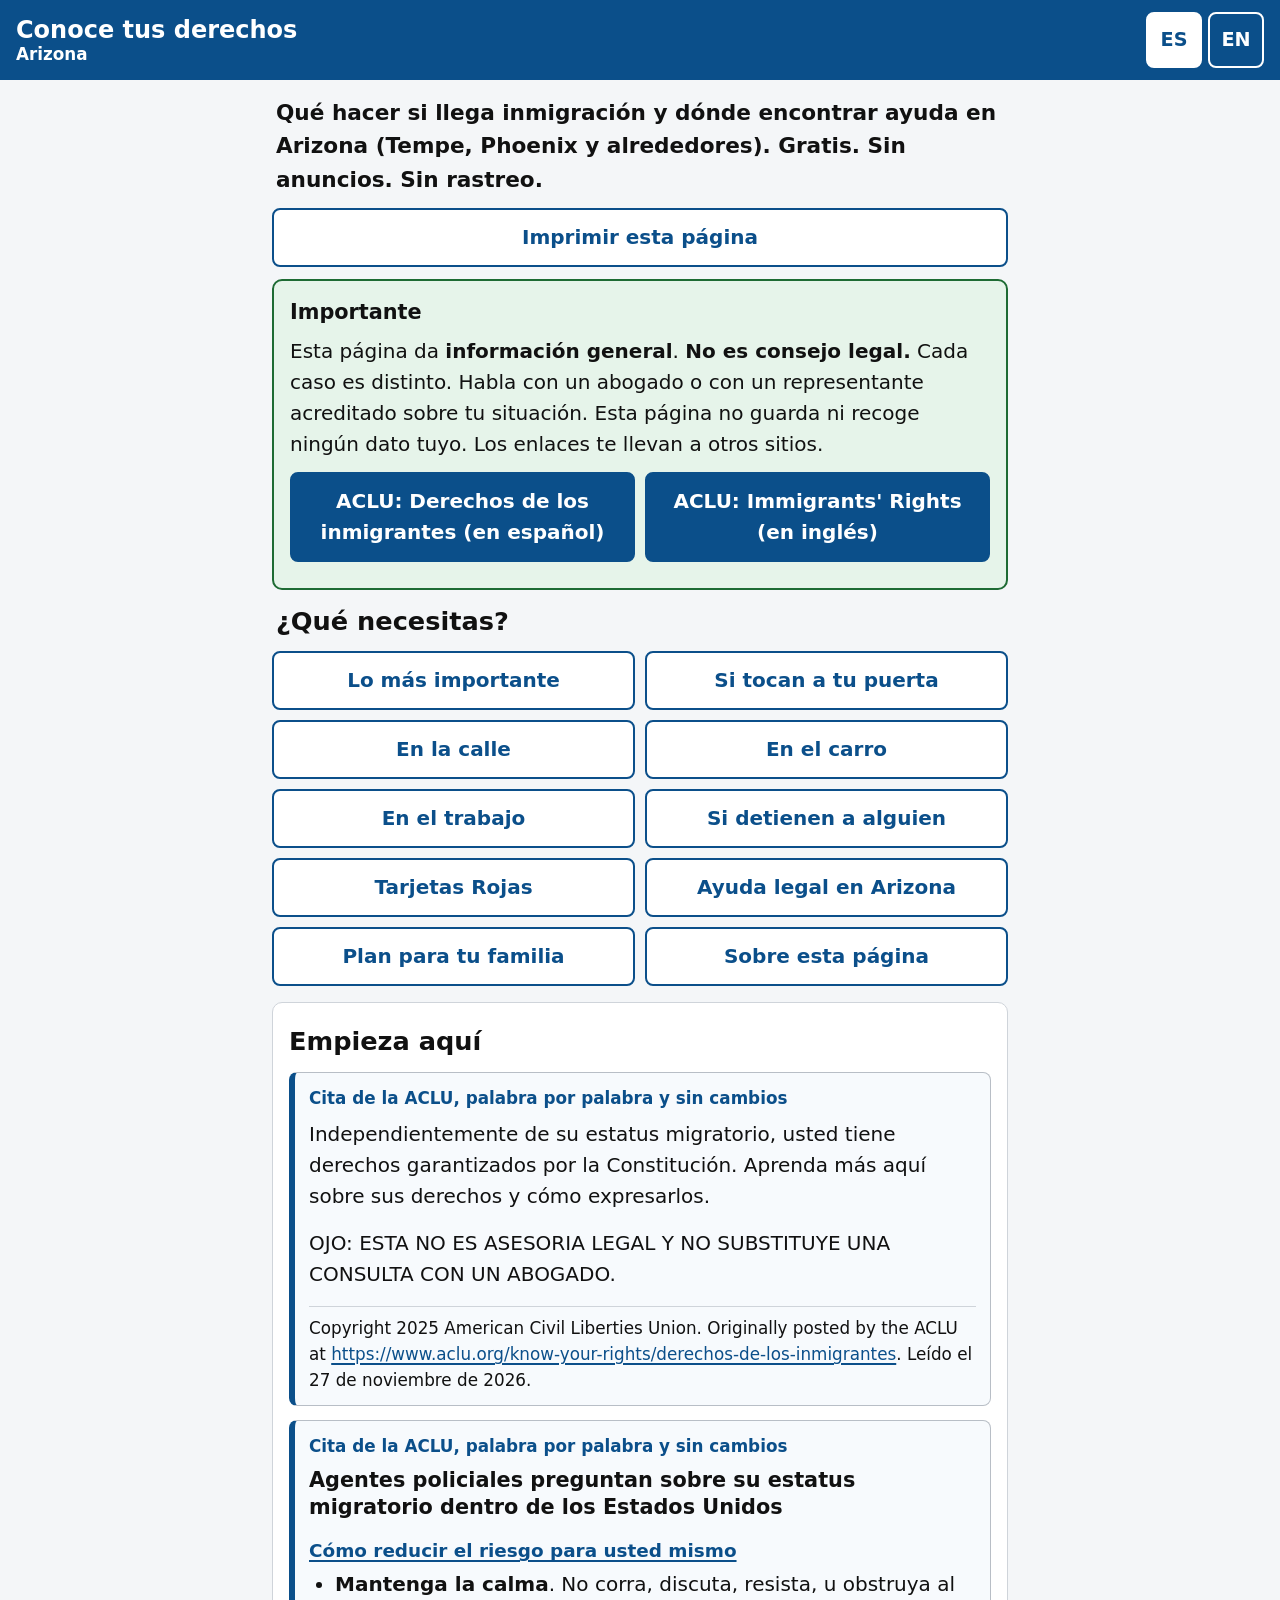
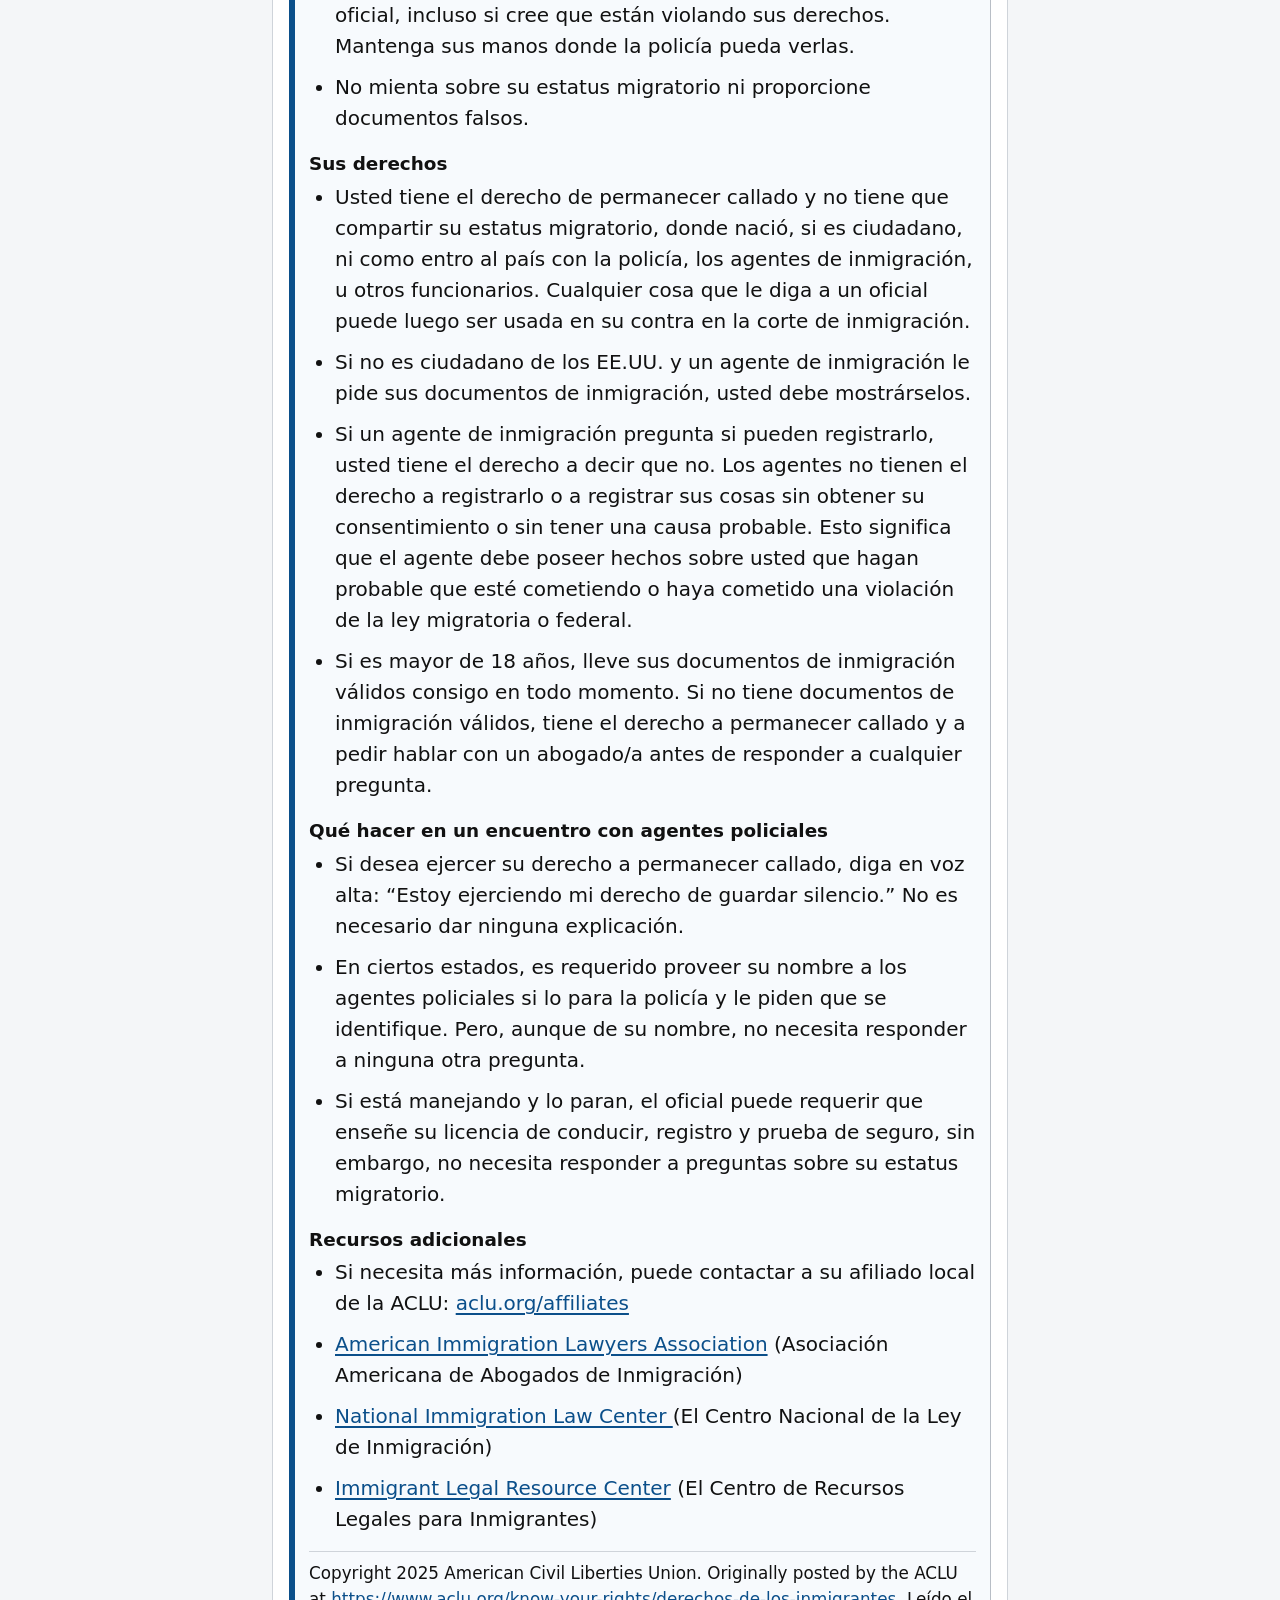
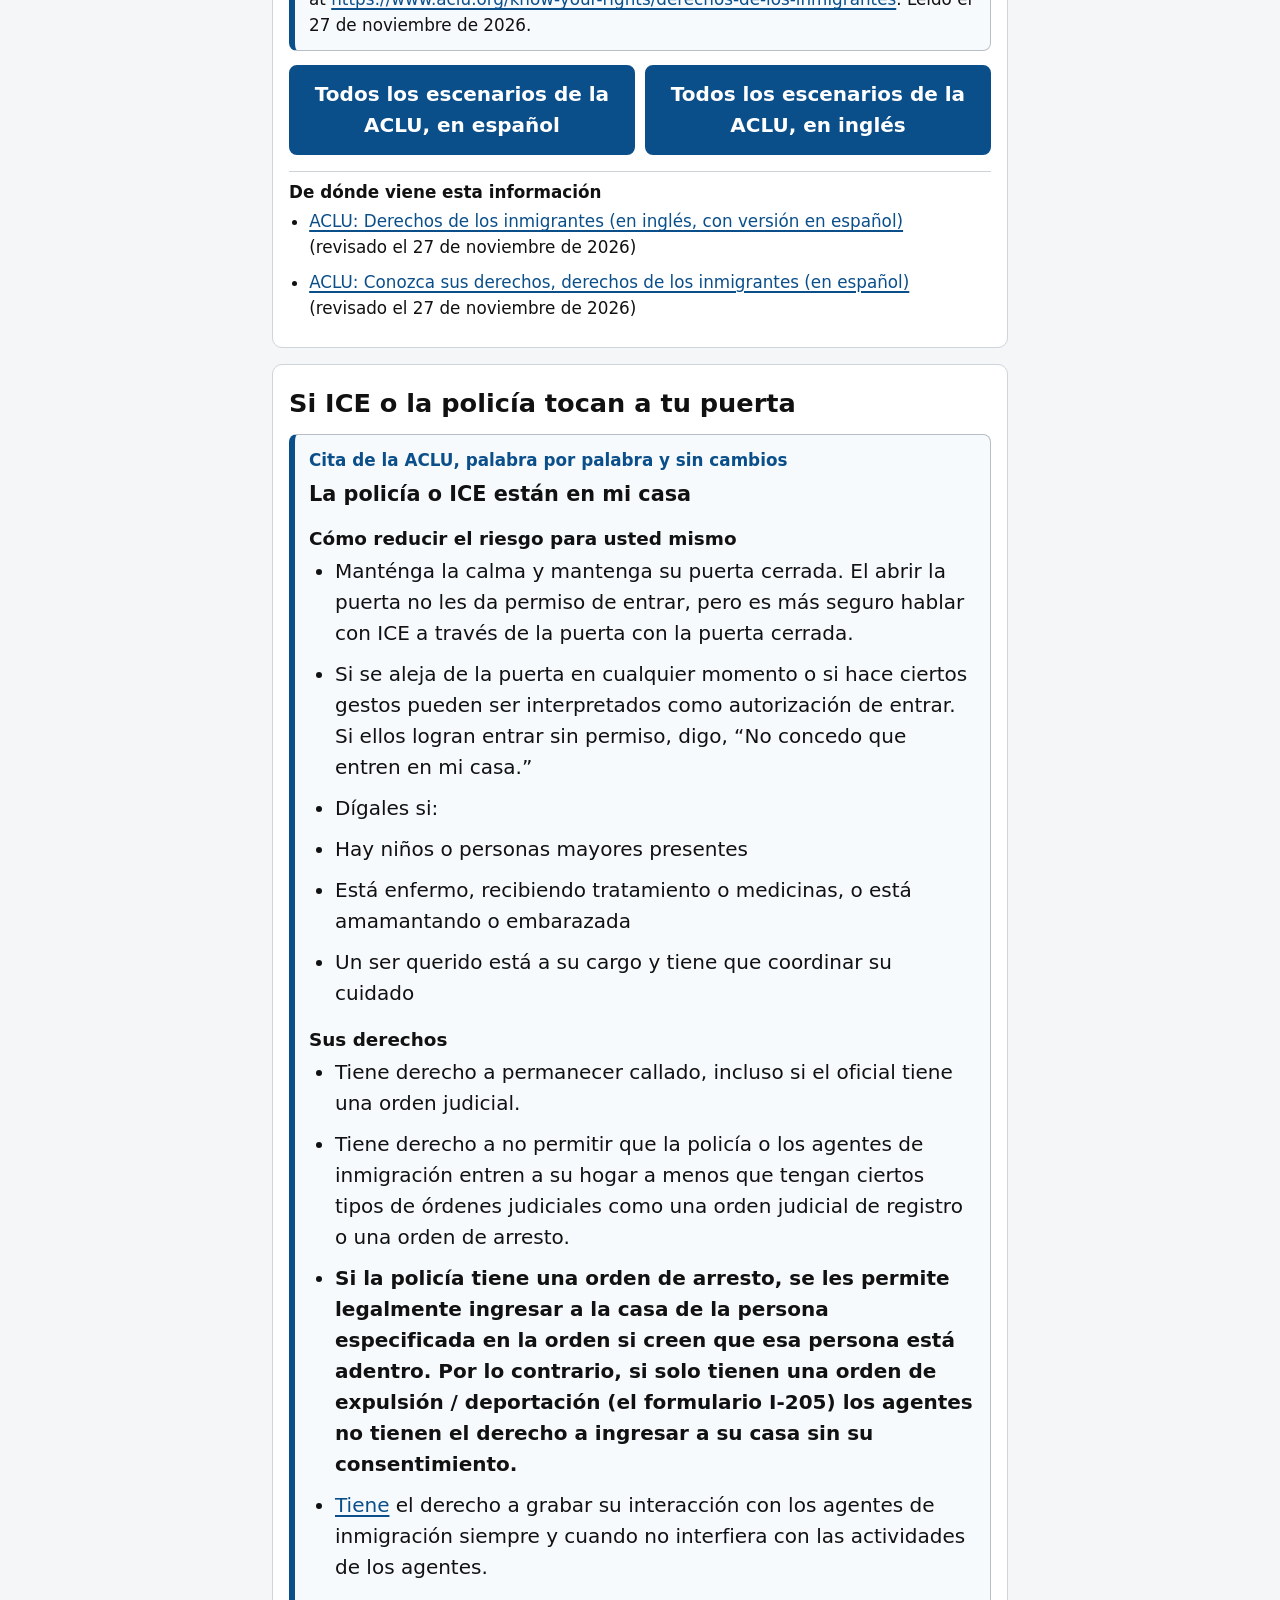
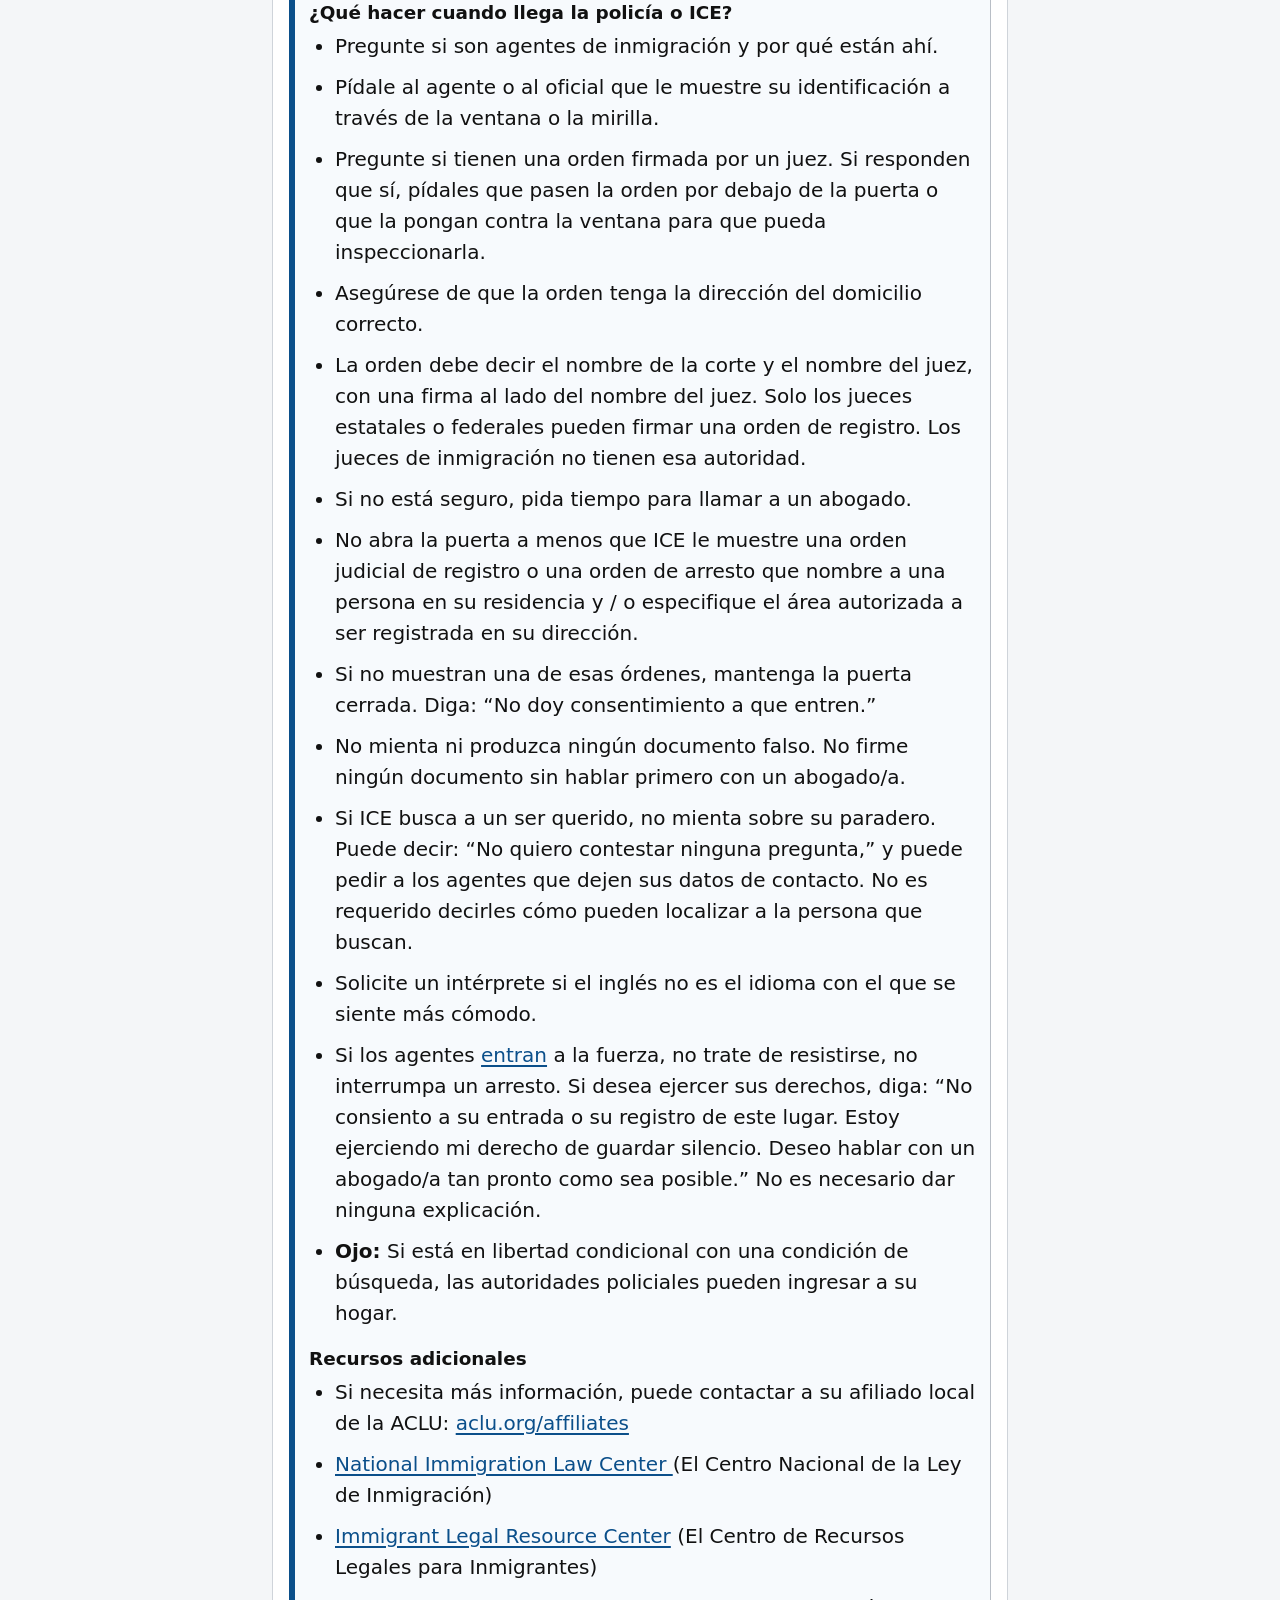
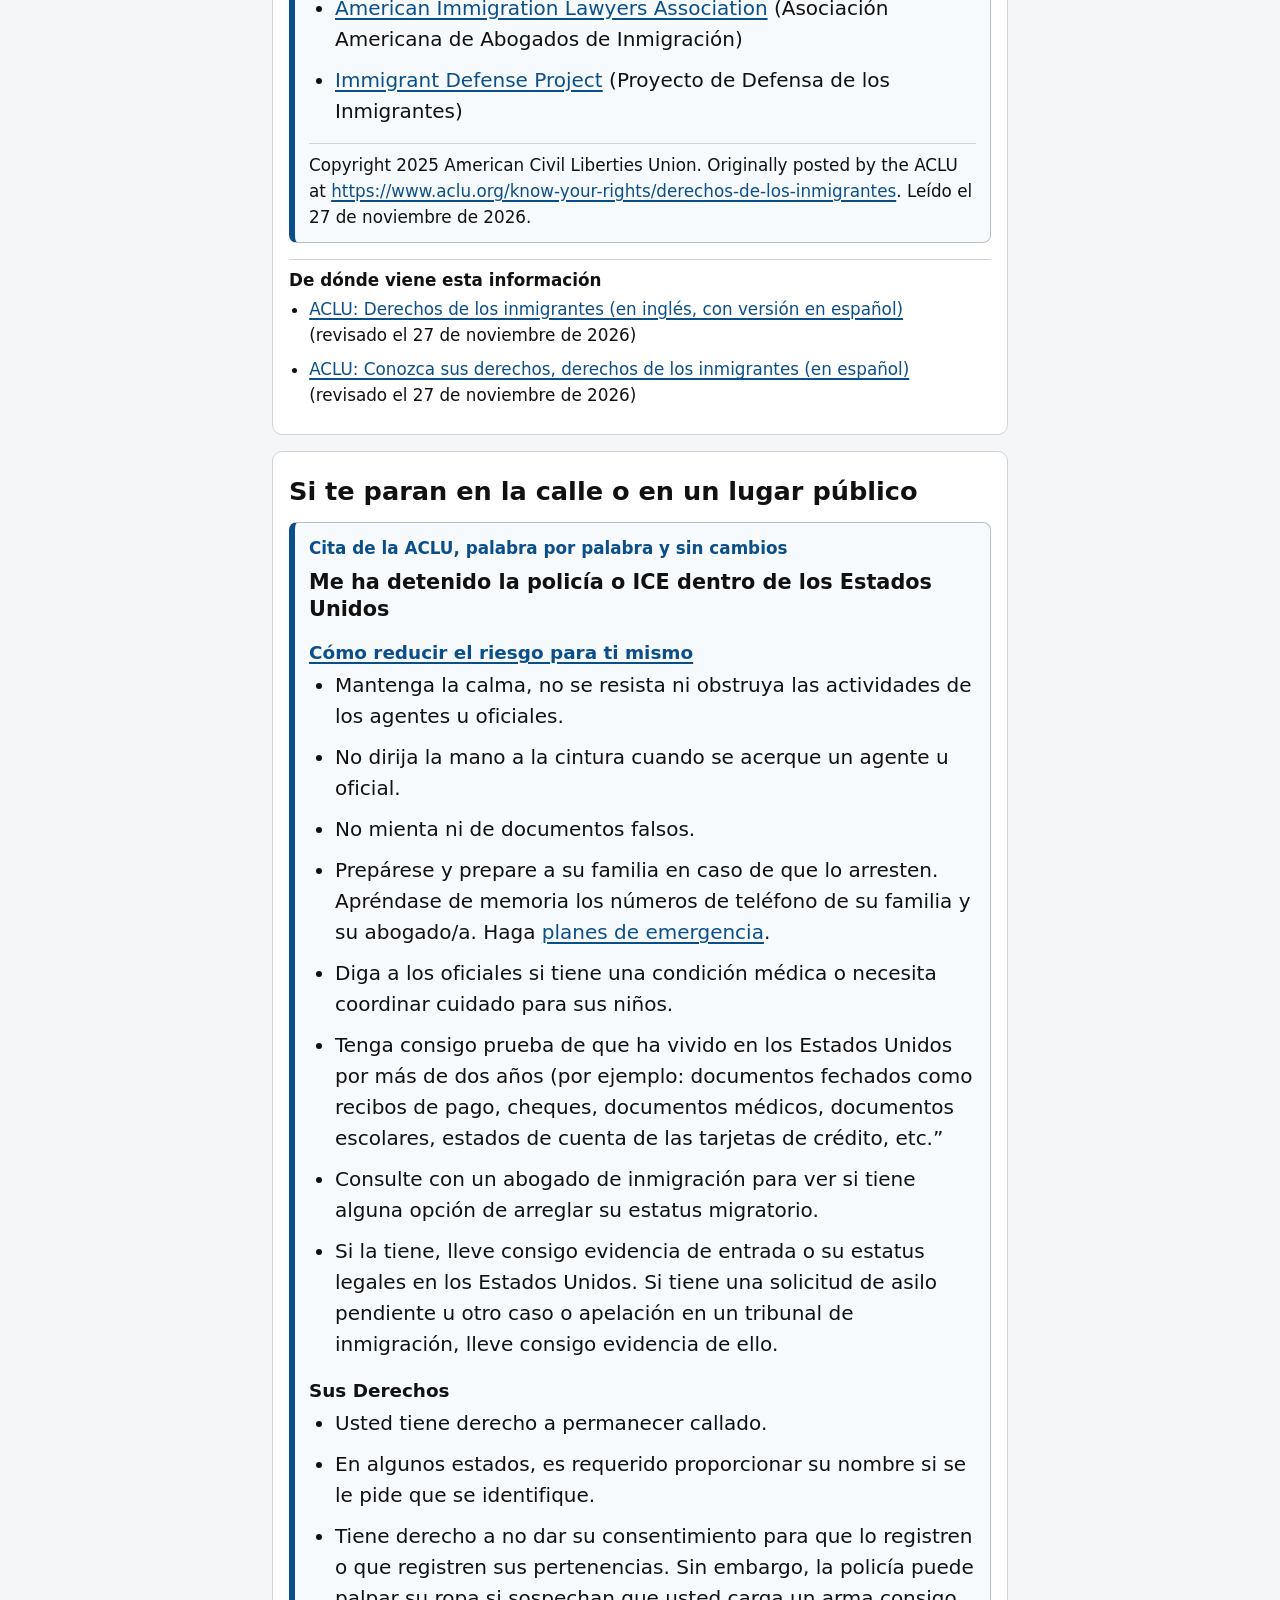
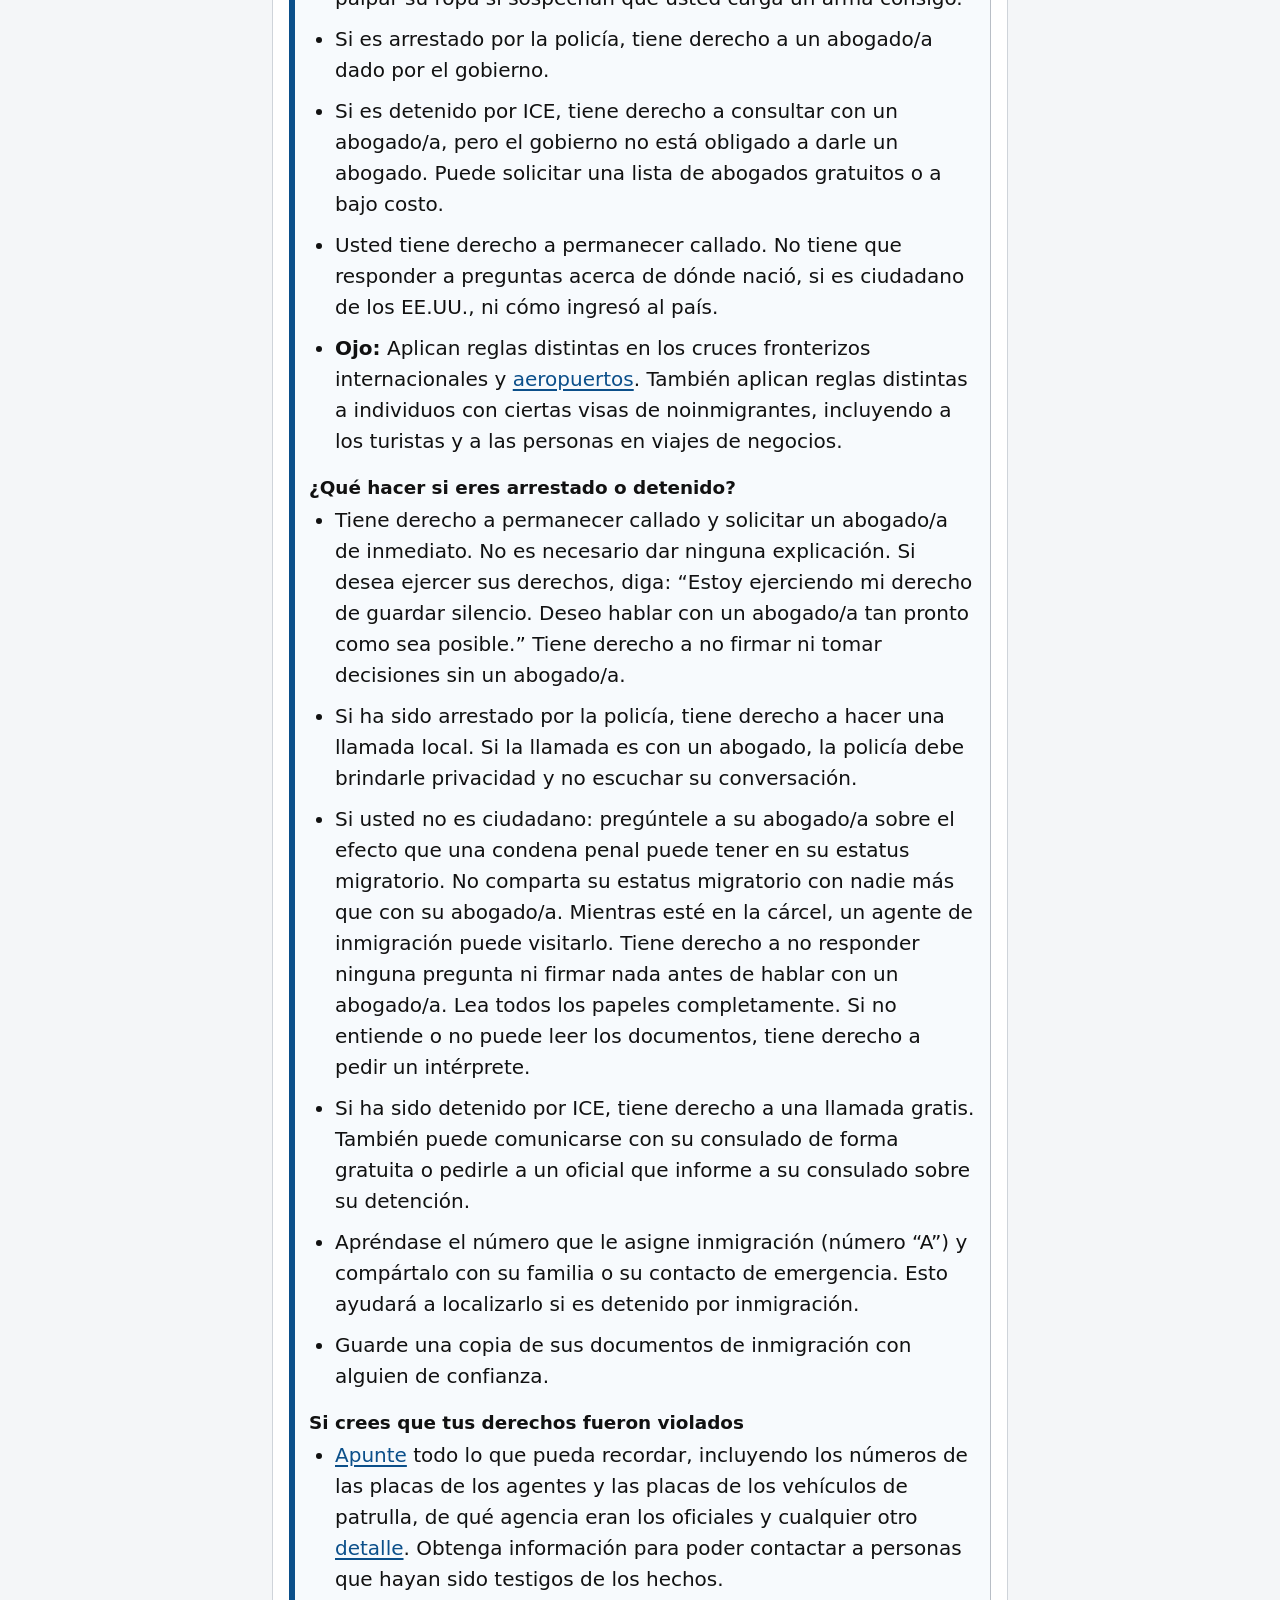
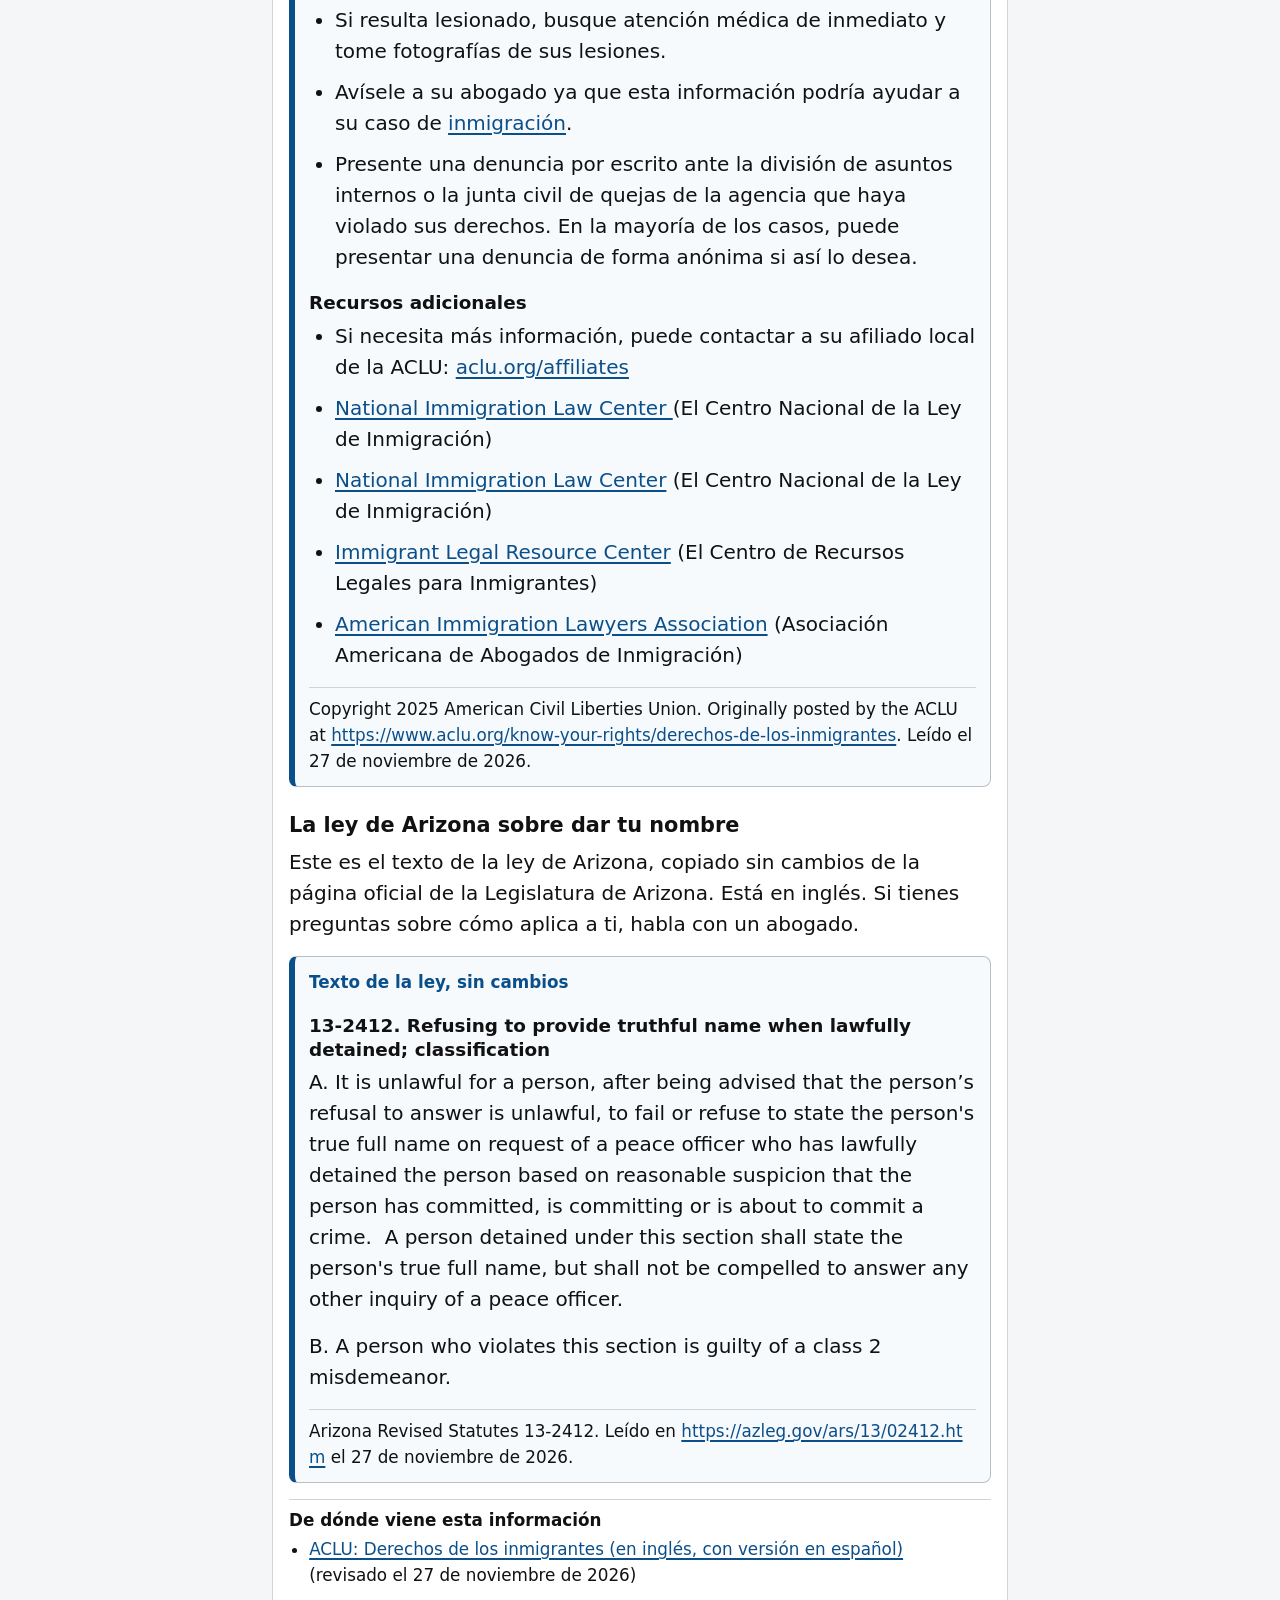
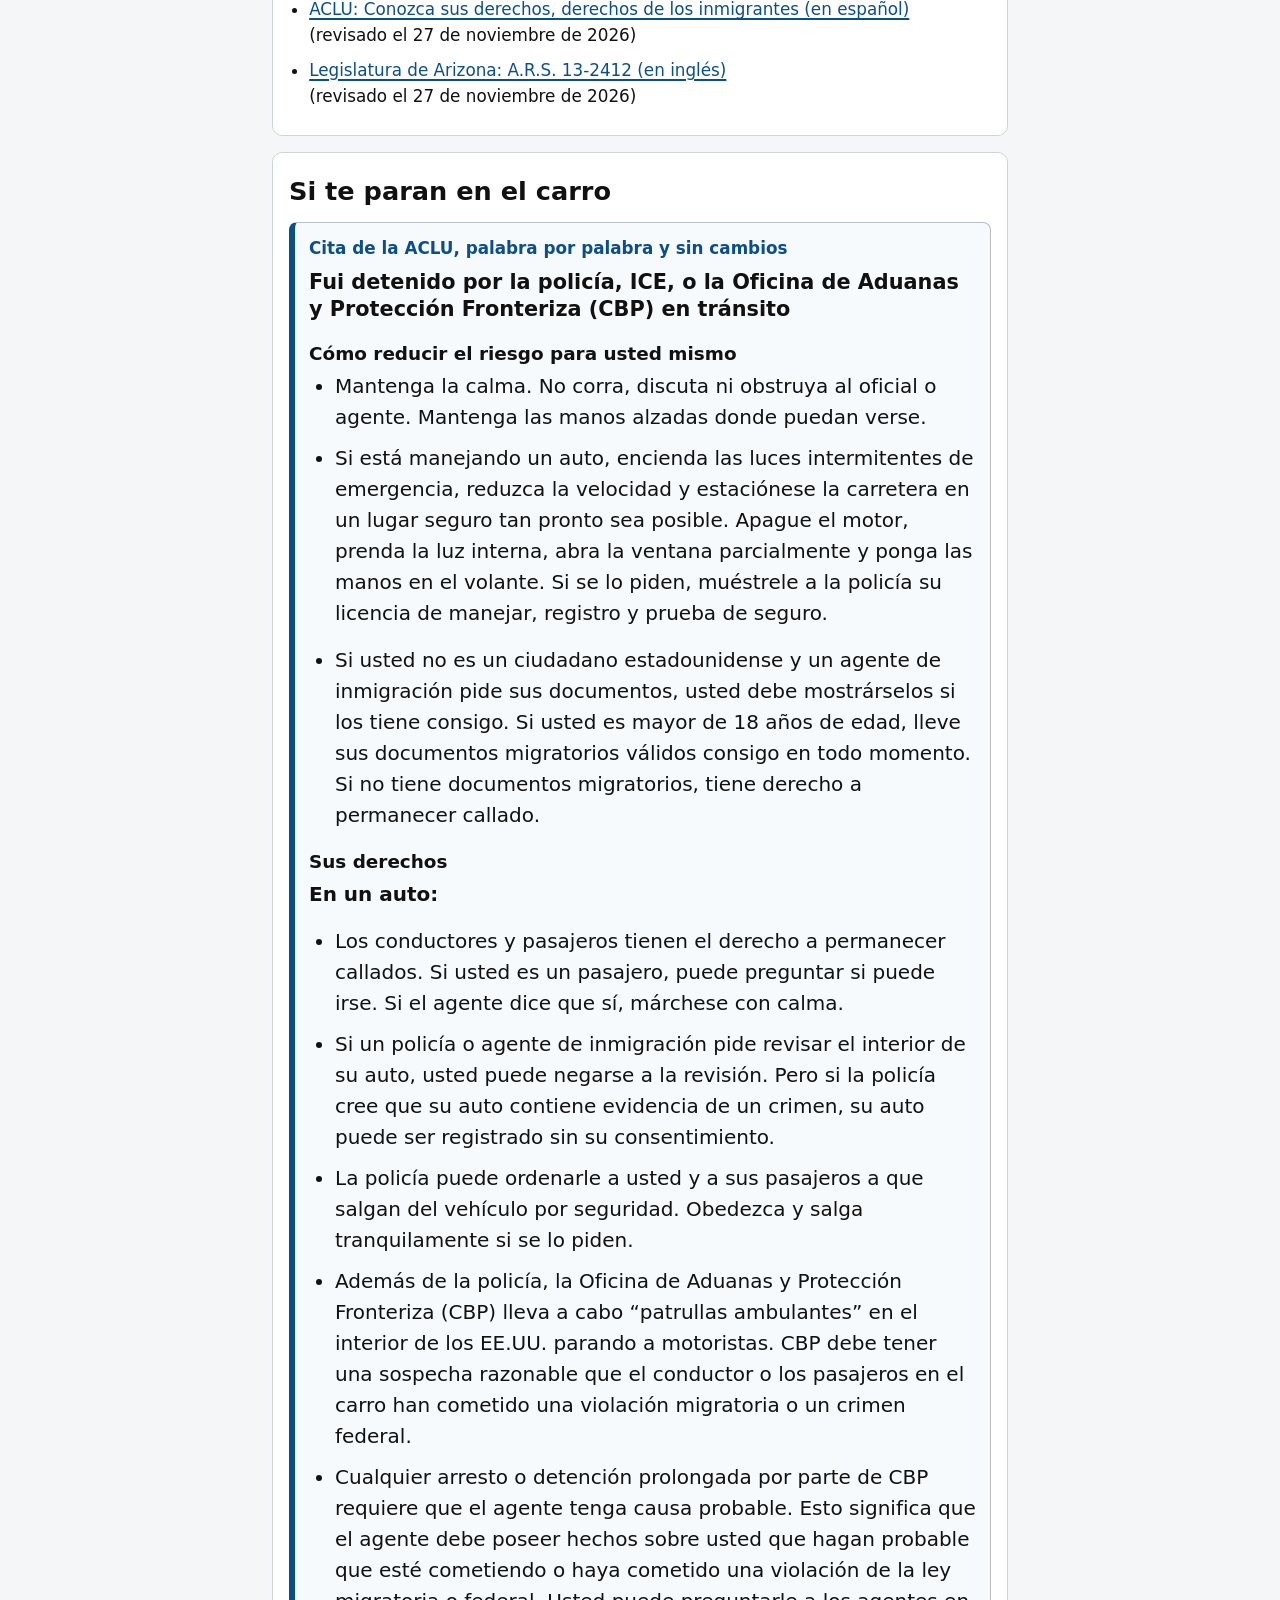
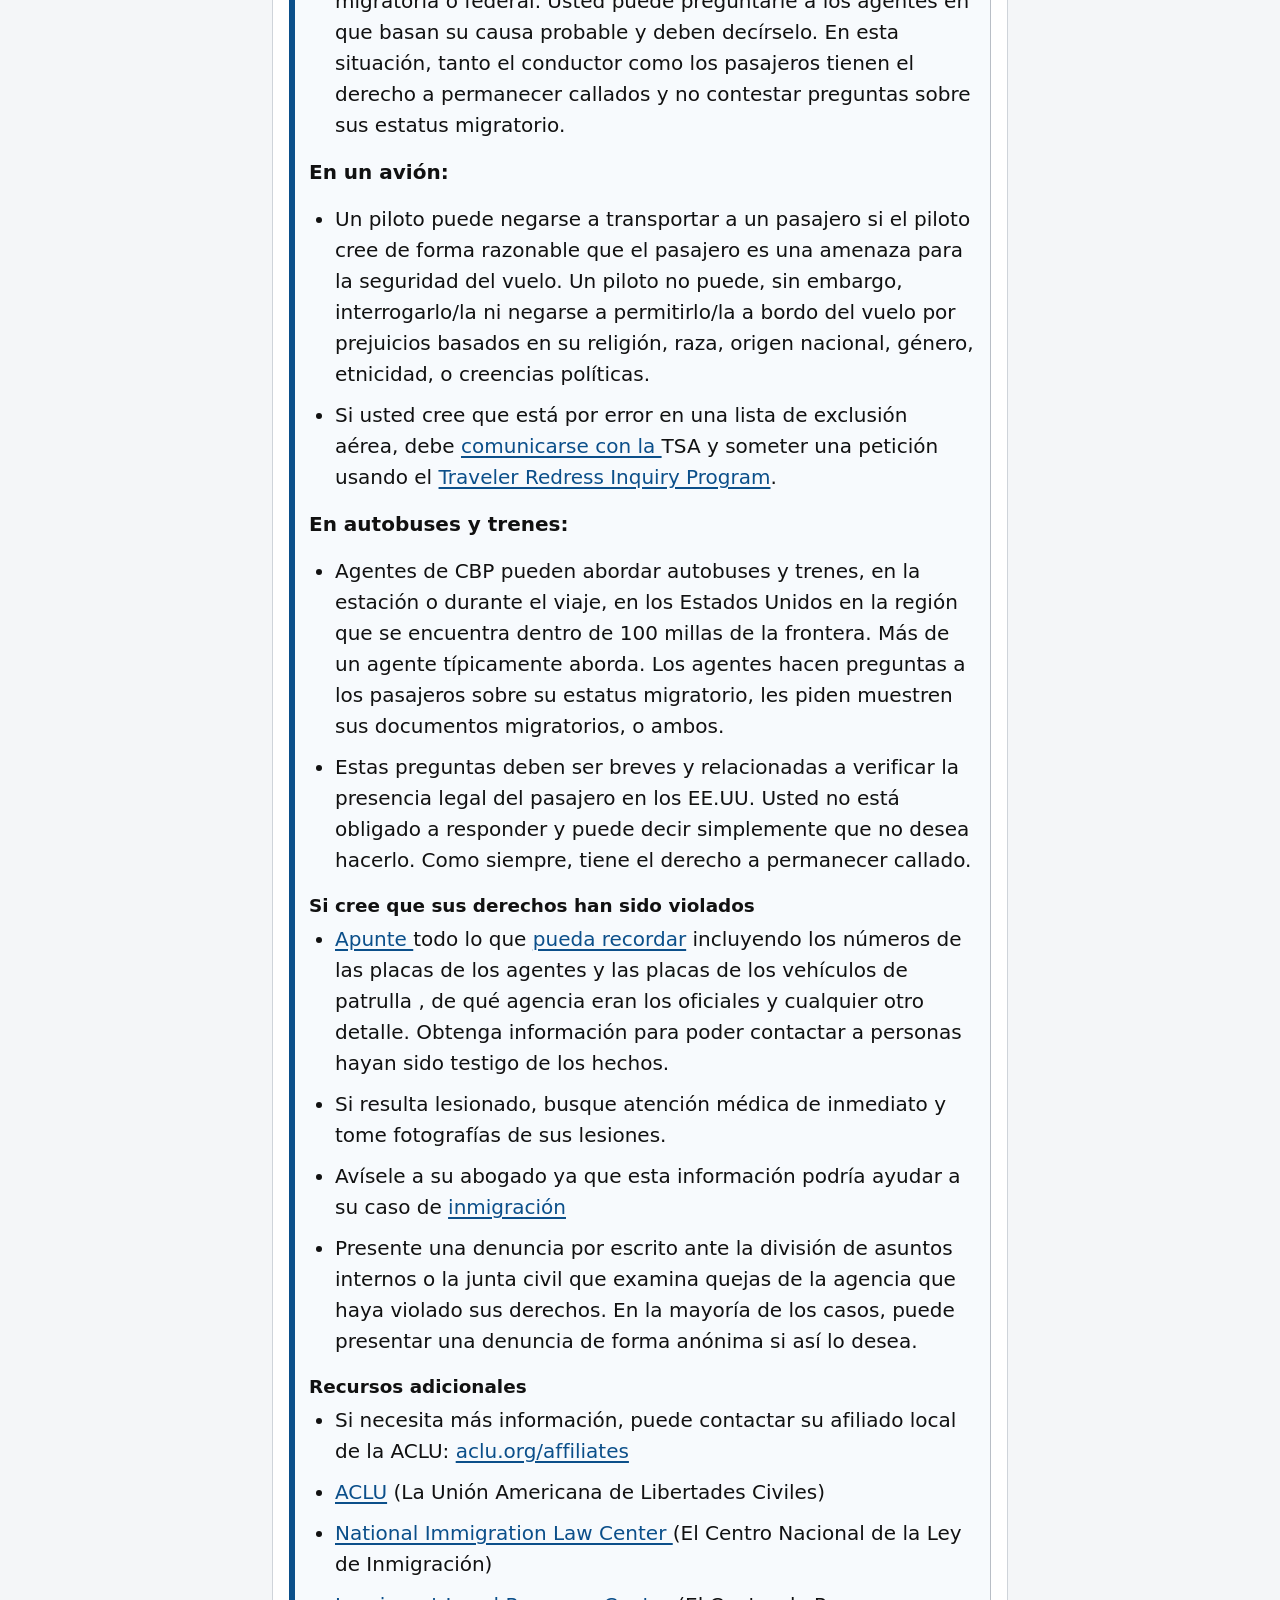
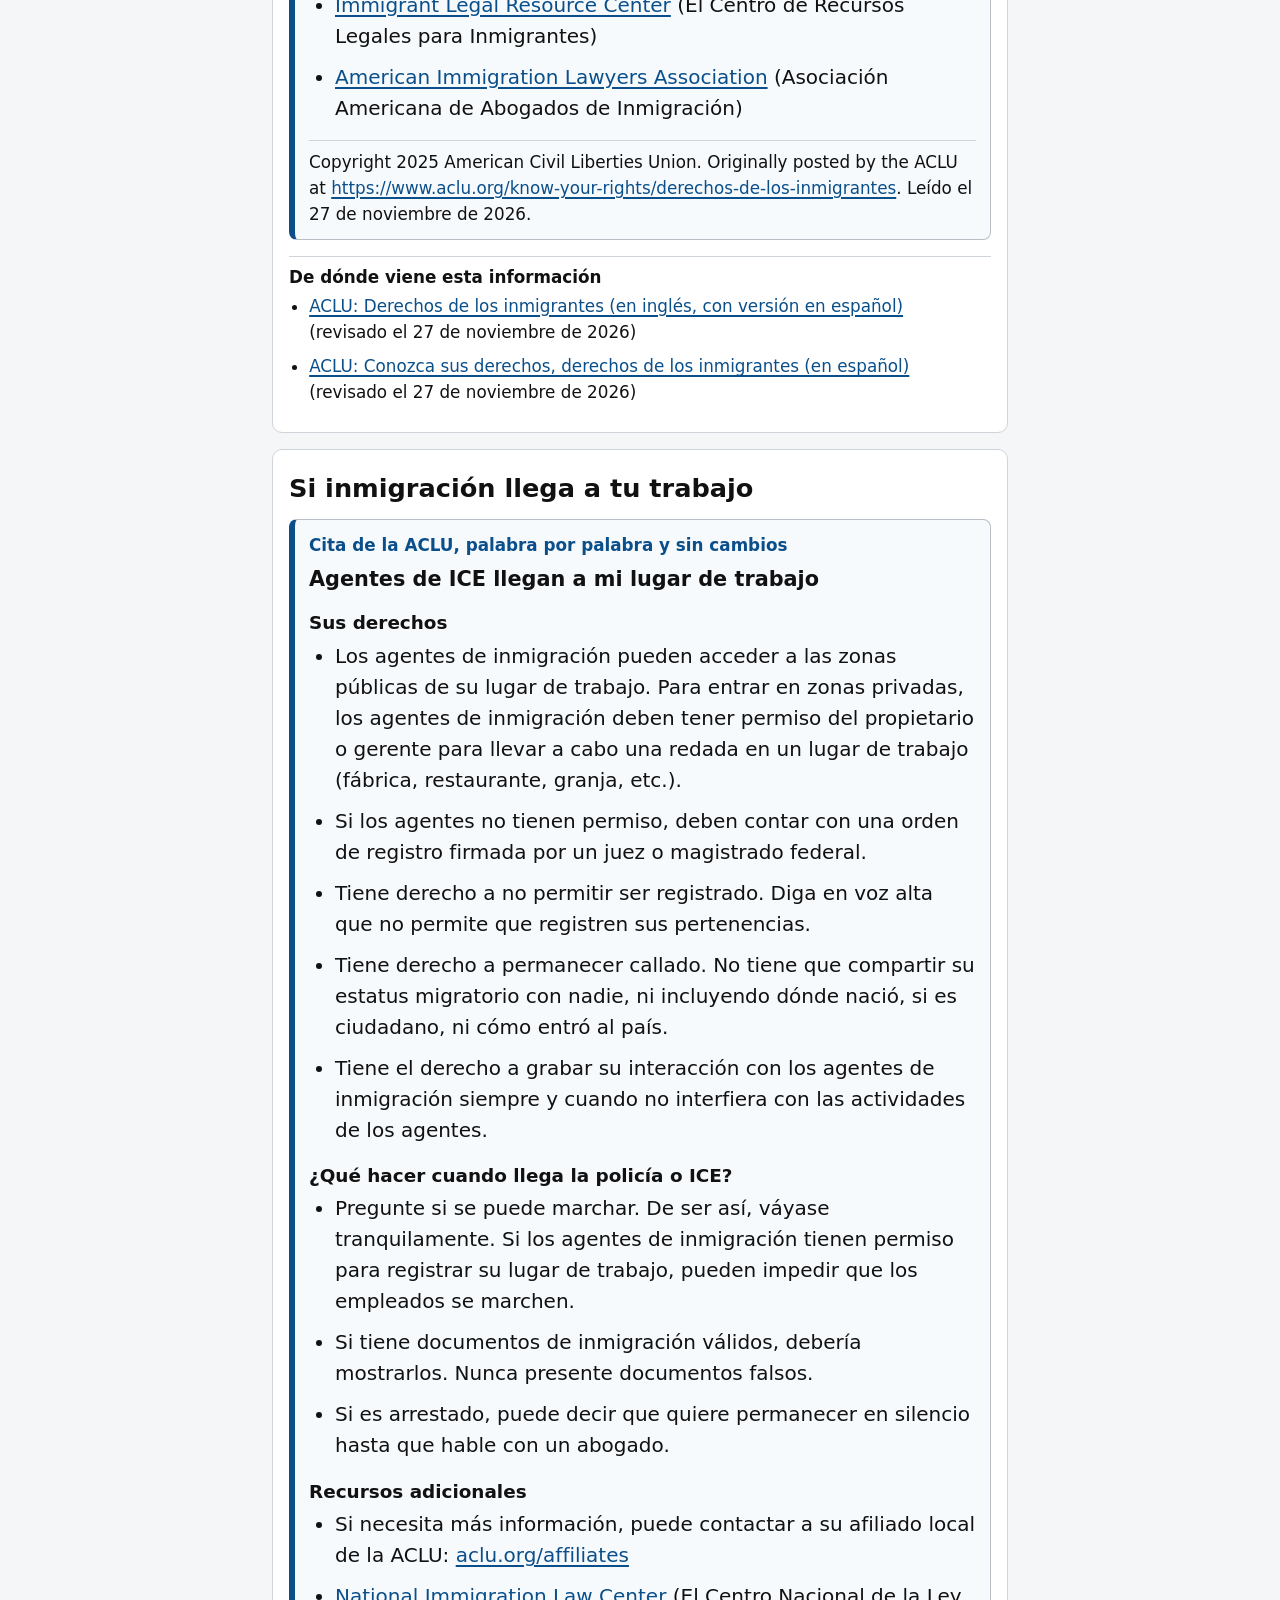
==== commit aa5eb2ba: "feat: replace our legal wording with ACLU, ACLU of Arizona and A.R.S. text quoted verbatim Quotes ca" ====
--- a/index.html
+++ b/index.html
@@ -3,11 +3,18 @@
 <head>
 <meta charset="utf-8">
 <meta name="viewport" content="width=device-width, initial-scale=1">
-<title>Conoce tus derechos · Arizona</title>
-<meta name="description" content="Qué hacer si llega inmigración y dónde encontrar ayuda legal en Arizona. Gratis, sin anuncios, sin rastreo. Español e inglés.">
-<meta property="og:title" content="Conoce tus derechos · Arizona / Know your rights">
-<meta property="og:description" content="Qué hacer si llega inmigración y dónde encontrar ayuda legal en Arizona. Gratis, sin anuncios, sin rastreo. Español e inglés.">
+<title>Conoce tus derechos en Arizona: qué hacer y ayuda legal</title>
+<meta name="description" content="Qué hacer si llega inmigración y dónde encontrar ayuda legal gratuita en Arizona (Tempe y Phoenix). Gratis, sin anuncios, sin rastreo. Español e inglés.">
+<meta name="robots" content="index,follow,max-image-preview:large">
+<link rel="canonical" href="https://brianallengit.github.io/conoce-tus-derechos-az/">
+<link rel="alternate" hreflang="es" href="https://brianallengit.github.io/conoce-tus-derechos-az/">
+<link rel="alternate" hreflang="en" href="https://brianallengit.github.io/conoce-tus-derechos-az/">
+<link rel="alternate" hreflang="x-default" href="https://brianallengit.github.io/conoce-tus-derechos-az/">
+<meta property="og:site_name" content="Conoce tus derechos · Arizona">
+<meta property="og:title" content="Conoce tus derechos en Arizona: qué hacer y ayuda legal">
+<meta property="og:description" content="Qué hacer si llega inmigración y dónde encontrar ayuda legal gratuita en Arizona (Tempe y Phoenix). Gratis, sin anuncios, sin rastreo. Español e inglés.">
 <meta property="og:image" content="https://brianallengit.github.io/conoce-tus-derechos-az/og-image.png">
+<meta property="og:image:type" content="image/png">
 <meta property="og:image:width" content="1200">
 <meta property="og:image:height" content="630">
 <meta property="og:image:alt" content="Conoce tus derechos, Arizona: qué hacer y dónde encontrar ayuda. Know your rights and where to get help. Gratis, sin rastreo. Free, no tracking.">
@@ -16,7 +23,71 @@
 <meta property="og:locale" content="es_US">
 <meta property="og:locale:alternate" content="en_US">
 <meta name="twitter:card" content="summary_large_image">
-<meta http-equiv="Content-Security-Policy" content="default-src 'none'; script-src 'self'; style-src 'self'; img-src 'self' data:; base-uri 'none'; form-action 'none'">
+<meta name="twitter:title" content="Conoce tus derechos en Arizona: qué hacer y ayuda legal">
+<meta name="twitter:description" content="Qué hacer si llega inmigración y dónde encontrar ayuda legal gratuita en Arizona (Tempe y Phoenix). Gratis, sin anuncios, sin rastreo. Español e inglés.">
+<meta name="twitter:image" content="https://brianallengit.github.io/conoce-tus-derechos-az/og-image.png">
+<meta name="twitter:image:alt" content="Conoce tus derechos, Arizona: qué hacer y dónde encontrar ayuda. Know your rights and where to get help. Gratis, sin rastreo. Free, no tracking.">
+<meta name="theme-color" content="#0b4f8a">
+<link rel="icon" href="favicon.svg" type="image/svg+xml">
+<link rel="icon" href="favicon-32.png" type="image/png" sizes="32x32">
+<link rel="apple-touch-icon" href="apple-touch-icon.png">
+<link rel="manifest" href="manifest.webmanifest">
+<script type="application/ld+json">{
+ "@context": "https://schema.org",
+ "@graph": [
+  {
+   "@type": "Organization",
+   "@id": "https://brianallengit.github.io/conoce-tus-derechos-az/#org",
+   "name": "Conoce tus derechos · Arizona",
+   "url": "https://brianallengit.github.io/conoce-tus-derechos-az/",
+   "logo": "https://brianallengit.github.io/conoce-tus-derechos-az/apple-touch-icon.png",
+   "description": "Free, ad-free, zero-tracking know-your-rights and legal-help information page for Arizona, in Spanish and English."
+  },
+  {
+   "@type": "WebSite",
+   "@id": "https://brianallengit.github.io/conoce-tus-derechos-az/#website",
+   "url": "https://brianallengit.github.io/conoce-tus-derechos-az/",
+   "name": "Conoce tus derechos · Arizona",
+   "description": "Qué hacer si llega inmigración y dónde encontrar ayuda legal gratuita en Arizona (Tempe y Phoenix). Gratis, sin anuncios, sin rastreo. Español e inglés.",
+   "inLanguage": [
+    "es",
+    "en"
+   ],
+   "publisher": {
+    "@id": "https://brianallengit.github.io/conoce-tus-derechos-az/#org"
+   }
+  },
+  {
+   "@type": "WebPage",
+   "@id": "https://brianallengit.github.io/conoce-tus-derechos-az/#webpage",
+   "url": "https://brianallengit.github.io/conoce-tus-derechos-az/",
+   "name": "Conoce tus derechos en Arizona: qué hacer y ayuda legal",
+   "description": "Qué hacer si llega inmigración y dónde encontrar ayuda legal gratuita en Arizona (Tempe y Phoenix). Gratis, sin anuncios, sin rastreo. Español e inglés.",
+   "inLanguage": [
+    "es",
+    "en"
+   ],
+   "isPartOf": {
+    "@id": "https://brianallengit.github.io/conoce-tus-derechos-az/#website"
+   },
+   "publisher": {
+    "@id": "https://brianallengit.github.io/conoce-tus-derechos-az/#org"
+   },
+   "dateModified": "2026-11-27",
+   "primaryImageOfPage": {
+    "@type": "ImageObject",
+    "url": "https://brianallengit.github.io/conoce-tus-derechos-az/og-image.png",
+    "width": 1200,
+    "height": 630
+   },
+   "about": {
+    "@type": "Thing",
+    "name": "Know your rights and free or low-cost immigration legal help in Arizona"
+   }
+  }
+ ]
+}</script>
+<meta http-equiv="Content-Security-Policy" content="default-src 'none'; script-src 'self'; style-src 'self'; img-src 'self' data:; manifest-src 'self'; base-uri 'none'; form-action 'none'">
 <meta name="referrer" content="no-referrer">
 <link rel="stylesheet" href="style.css">
 <noscript><link rel="stylesheet" href="noscript.css"></noscript>
@@ -30,8 +101,8 @@
     <h1 class="en" lang="en">Know your rights <span class="where">Arizona</span></h1>
   </div>
   <div class="langs no-print" role="group" aria-label="Idioma / Language">
-    <button type="button" id="lang-es" data-lang="es" lang="es" aria-label="Español" aria-pressed="true">ES</button>
-    <button type="button" id="lang-en" data-lang="en" lang="en" aria-label="English" aria-pressed="false">EN</button>
+    <button type="button" id="lang-es" data-lang="es" lang="es" aria-label="ES, Español" aria-pressed="true">ES</button>
+    <button type="button" id="lang-en" data-lang="en" lang="en" aria-label="EN, English" aria-pressed="false">EN</button>
   </div>
 </header>
 
@@ -39,34 +110,492 @@
 <div class="es wrap">
 <p class="lead">Qué hacer si llega inmigración y dónde encontrar ayuda en Arizona (Tempe, Phoenix y alrededores). Gratis. Sin anuncios. Sin rastreo.</p>
 <div class="calls no-print"><button type="button" class="btn secondary js-print">Imprimir esta página</button></div>
-<section class="notice" aria-labelledby="es-imp-h"><h2 id="es-imp-h">Importante</h2><p>Esta página da <strong>información general</strong>. <strong>No es consejo legal.</strong> Cada caso es distinto. Habla con un abogado o con un representante acreditado sobre tu situación. Esta página no guarda ni recoge ningún dato tuyo. Los enlaces te llevan a otros sitios.</p></section>
+<section class="notice" aria-labelledby="es-imp-h"><h2 id="es-imp-h">Importante</h2><p>Esta página da <strong>información general</strong>. <strong>No es consejo legal.</strong> Cada caso es distinto. Habla con un abogado o con un representante acreditado sobre tu situación. Esta página no guarda ni recoge ningún dato tuyo. Los enlaces te llevan a otros sitios.</p><div class="calls no-print"><a class="btn primary" href="https://www.aclu.org/know-your-rights/derechos-de-los-inmigrantes" rel="noopener noreferrer">ACLU: Derechos de los inmigrantes (en español)</a><a class="btn primary" href="https://www.aclu.org/know-your-rights/immigrants-rights" rel="noopener noreferrer" lang="en">ACLU: Immigrants' Rights (en inglés)</a></div></section>
 <nav class="jump no-print" aria-labelledby="es-jump-h"><h2 id="es-jump-h">¿Qué necesitas?</h2><ul><li><a class="btn secondary" href="#es-basics">Lo más importante</a></li><li><a class="btn secondary" href="#es-home">Si tocan a tu puerta</a></li><li><a class="btn secondary" href="#es-public">En la calle</a></li><li><a class="btn secondary" href="#es-car">En el carro</a></li><li><a class="btn secondary" href="#es-work">En el trabajo</a></li><li><a class="btn secondary" href="#es-detained">Si detienen a alguien</a></li><li><a class="btn secondary" href="#es-cards">Tarjetas Rojas</a></li><li><a class="btn secondary" href="#es-legal">Ayuda legal en Arizona</a></li><li><a class="btn secondary" href="#es-plan">Plan para tu familia</a></li><li><a class="btn secondary" href="#es-about">Sobre esta página</a></li></ul></nav>
-<section class="panel" id="es-basics" aria-labelledby="es-basics-h" tabindex="-1"><h2 id="es-basics-h">Lo más importante</h2><p>Todas las personas en los Estados Unidos tienen ciertos derechos, sin importar su estatus migratorio.</p><ol class="steps"><li><strong>Mantén la calma.</strong> No corras, no discutas y no te resistas.</li><li><strong>No abras la puerta</strong> si un agente de inmigración está tocando.</li><li><strong>Tienes derecho a guardar silencio.</strong> No tienes que contestar preguntas de un agente de inmigración.</li><li><strong>No firmes nada</strong> sin hablar antes con un abogado.</li><li>Fuera de tu casa, <strong>pregunta si puedes irte</strong>. Si te dicen que sí, vete con calma.</li><li><strong>No mientas</strong> y no muestres documentos falsos.</li></ol><div class="src"><h3>De dónde viene esta información</h3><ul><li><a href="https://www.ilrc.org/red-cards-tarjetas-rojas" rel="noopener noreferrer">ILRC: Tarjetas Rojas (Red Cards)</a> <span class="chk">(revisado el <time datetime="2026-11-27">27 de noviembre de 2026</time>)</span></li><li><a href="https://www.aclu.org/know-your-rights/immigrants-rights" rel="noopener noreferrer">ACLU: Derechos de los inmigrantes (en inglés, con versión en español)</a> <span class="chk">(revisado el <time datetime="2026-11-27">27 de noviembre de 2026</time>)</span></li><li><a href="https://www.aclu.org/know-your-rights/derechos-de-los-inmigrantes" rel="noopener noreferrer">ACLU: Conozca sus derechos, derechos de los inmigrantes (en español)</a> <span class="chk">(revisado el <time datetime="2026-11-27">27 de noviembre de 2026</time>)</span></li></ul></div></section>
-<section class="panel" id="es-home" aria-labelledby="es-home-h" tabindex="-1"><h2 id="es-home-h">Si ICE o la policía tocan a tu puerta</h2><ol class="steps"><li><strong>Mantén la calma y deja la puerta cerrada.</strong> Es más seguro hablar a través de la puerta.</li><li>Pregunta si son agentes de inmigración y a qué vienen. Pide que te muestren su placa o identificación por la ventana o la mirilla.</li><li>Pregunta si tienen una <strong>orden firmada por un juez</strong>. Si dicen que sí, pide que la pasen por debajo de la puerta o la pongan contra la ventana.</li><li>No abras la puerta a menos que te muestren una orden judicial de registro o de arresto que nombre a una persona que vive en tu casa o las áreas de tu domicilio que van a registrar.</li><li>Una orden de deportación (formulario I-205) <strong>no</strong> les permite entrar a una casa sin permiso.</li><li>Si no muestran una orden judicial, deja la puerta cerrada y di la primera frase de abajo.</li><li>Si entran a la fuerza, <strong>no te resistas</strong>. Di la segunda frase de abajo.</li><li>No mientas, no muestres documentos falsos y no firmes nada sin hablar antes con un abogado.</li></ol><h3>Qué decir (en inglés)</h3><blockquote class="say"><p lang="en">I do not consent to your entry.</p><p class="mean">Significa: No doy permiso para que entren.</p></blockquote><blockquote class="say"><p lang="en">I do not consent to your entry or to your search of these premises. I am exercising my right to remain silent. I wish to speak with a lawyer as soon as possible.</p><p class="mean">Significa: No doy permiso para que entren ni para que registren este lugar. Estoy usando mi derecho a guardar silencio. Quiero hablar con un abogado lo antes posible.</p></blockquote><p class="tip">Ojo: si la policía tiene una orden de arresto, puede entrar a la casa de la persona nombrada en la orden si cree que está adentro. Si estás en libertad condicional (probation) con una condición de registro, la policía puede entrar a tu casa.</p><div class="src"><h3>De dónde viene esta información</h3><ul><li><a href="https://www.aclu.org/know-your-rights/immigrants-rights" rel="noopener noreferrer">ACLU: Derechos de los inmigrantes (en inglés, con versión en español)</a> <span class="chk">(revisado el <time datetime="2026-11-27">27 de noviembre de 2026</time>)</span></li><li><a href="https://www.aclu.org/know-your-rights/derechos-de-los-inmigrantes" rel="noopener noreferrer">ACLU: Conozca sus derechos, derechos de los inmigrantes (en español)</a> <span class="chk">(revisado el <time datetime="2026-11-27">27 de noviembre de 2026</time>)</span></li><li><a href="https://www.ilrc.org/red-cards-tarjetas-rojas" rel="noopener noreferrer">ILRC: Tarjetas Rojas (Red Cards)</a> <span class="chk">(revisado el <time datetime="2026-11-27">27 de noviembre de 2026</time>)</span></li></ul></div></section>
-<section class="panel" id="es-public" aria-labelledby="es-public-h" tabindex="-1"><h2 id="es-public-h">Si te paran en la calle o en un lugar público</h2><ol class="steps"><li><strong>Mantén la calma.</strong> No corras, no discutas, no te resistas y no estorbes al agente. Mantén las manos donde las puedan ver.</li><li><strong>Pregunta si puedes irte.</strong> Si te dicen que sí, vete con calma.</li><li><strong>Tienes derecho a guardar silencio.</strong> Si quieres usar ese derecho, dilo en voz alta.</li><li>No tienes que contestar dónde naciste, si eres ciudadano o cómo entraste al país. (Hay reglas distintas en la frontera, en aeropuertos y para algunas personas con ciertas visas.)</li><li>No tienes que dar permiso para que te registren a ti o tus cosas. La policía sí puede tocar tu ropa por fuera si sospecha que llevas un arma.</li><li><strong>No mientas</strong> sobre tu estatus y no muestres documentos falsos.</li><li>Si no eres ciudadano y un agente de inmigración te pide tus documentos de inmigración, debes mostrarlos si los llevas contigo. Si no tienes documentos de inmigración, di que quieres guardar silencio.</li><li>Si te arrestan o te detienen: di que quieres guardar silencio y pide un abogado. No des explicaciones y no firmes nada.</li></ol><h3>Tu nombre, en Arizona</h3><p>Según la ACLU de Arizona: no estás obligado a dar tu nombre a agentes federales como ICE. Si un policía local o estatal que investiga un delito te pide tu nombre, la ley de Arizona te obliga a decir tu nombre legal completo y verdadero, pero no tienes que dar más información.</p><h3>Qué decir (en inglés)</h3><blockquote class="say"><p lang="en">Am I free to leave?</p><p class="mean">Significa: ¿Puedo irme?</p></blockquote><blockquote class="say"><p lang="en">I am exercising my right to remain silent. I wish to speak with a lawyer.</p><p class="mean">Significa: Estoy usando mi derecho a guardar silencio. Quiero hablar con un abogado.</p></blockquote><div class="src"><h3>De dónde viene esta información</h3><ul><li><a href="https://www.aclu.org/know-your-rights/immigrants-rights" rel="noopener noreferrer">ACLU: Derechos de los inmigrantes (en inglés, con versión en español)</a> <span class="chk">(revisado el <time datetime="2026-11-27">27 de noviembre de 2026</time>)</span></li><li><a href="https://www.aclu.org/know-your-rights/derechos-de-los-inmigrantes" rel="noopener noreferrer">ACLU: Conozca sus derechos, derechos de los inmigrantes (en español)</a> <span class="chk">(revisado el <time datetime="2026-11-27">27 de noviembre de 2026</time>)</span></li><li><a href="https://www.acluaz.org/know-your-rights/know-your-rights-during-and-after-workplace-raid/" rel="noopener noreferrer">ACLU de Arizona: Sus derechos antes, durante y después de una redada en el trabajo</a> <span class="chk">(revisado el <time datetime="2026-11-27">27 de noviembre de 2026</time>)</span></li><li><a href="https://www.ilrc.org/red-cards-tarjetas-rojas" rel="noopener noreferrer">ILRC: Tarjetas Rojas (Red Cards)</a> <span class="chk">(revisado el <time datetime="2026-11-27">27 de noviembre de 2026</time>)</span></li></ul></div></section>
-<section class="panel" id="es-car" aria-labelledby="es-car-h" tabindex="-1"><h2 id="es-car-h">Si te paran en el carro</h2><ol class="steps"><li>Detente en un lugar seguro lo más pronto posible. Apaga el motor, prende la luz de adentro, baja la ventana un poco y pon las manos en el volante.</li><li>Si la policía te los pide, muestra tu licencia de manejar, el registro del carro y el comprobante de seguro.</li><li><strong>El conductor y los pasajeros tienen derecho a guardar silencio.</strong> No tienes que contestar preguntas sobre tu estatus migratorio.</li><li>Si eres pasajero, puedes preguntar si puedes irte. Si te dicen que sí, vete con calma.</li><li>Si un oficial o agente pide revisar tu carro, <strong>puedes decir que no das permiso</strong>. Pero si la policía cree que tu carro tiene pruebas de un delito, puede revisarlo sin tu permiso.</li><li><strong>Nunca huyas</strong> de un retén (punto de control) de inmigración. En un retén los agentes pueden pararte y hacer preguntas breves.</li><li>No mientas y no muestres documentos falsos.</li></ol><div class="src"><h3>De dónde viene esta información</h3><ul><li><a href="https://www.aclu.org/know-your-rights/immigrants-rights" rel="noopener noreferrer">ACLU: Derechos de los inmigrantes (en inglés, con versión en español)</a> <span class="chk">(revisado el <time datetime="2026-11-27">27 de noviembre de 2026</time>)</span></li><li><a href="https://www.aclu.org/know-your-rights/derechos-de-los-inmigrantes" rel="noopener noreferrer">ACLU: Conozca sus derechos, derechos de los inmigrantes (en español)</a> <span class="chk">(revisado el <time datetime="2026-11-27">27 de noviembre de 2026</time>)</span></li></ul></div></section>
-<section class="panel" id="es-work" aria-labelledby="es-work-h" tabindex="-1"><h2 id="es-work-h">Si inmigración llega a tu trabajo</h2><ol class="steps"><li><strong>No corras.</strong> Puedes preguntar si puedes irte.</li><li><strong>Tienes derecho a guardar silencio</strong>, aunque tengas miedo.</li><li>Puedes decirle al oficial que quieres hablar con un abogado.</li><li>No tienes que contestar preguntas sobre tu estatus migratorio, dónde naciste o cómo entraste al país.</li><li><strong>No mientas</strong> y no le des documentos falsos al oficial.</li><li><strong>No firmes nada</strong> antes de consultar con un abogado.</li><li>Si los agentes tienen una orden para registrar el lugar, pueden pedirte que te quedes en un área mientras hacen el registro.</li></ol><h3>Bueno saber</h3><ul class="list"><li>Los agentes pueden entrar sin orden a las áreas abiertas al público (por ejemplo, el comedor de un restaurante) o si el empleador les da permiso.</li><li>Para entrar a un área que no es pública sin permiso del empleador, la regla general es que necesitan una orden firmada por un juez.</li><li>Antes de que pase algo: habla con compañeros de confianza sobre mantener la calma, no correr y el derecho a guardar silencio. Si tienes sindicato, pregunta si puede ayudar.</li></ul><div class="src"><h3>De dónde viene esta información</h3><ul><li><a href="https://www.acluaz.org/know-your-rights/know-your-rights-during-and-after-workplace-raid/" rel="noopener noreferrer">ACLU de Arizona: Sus derechos antes, durante y después de una redada en el trabajo</a> <span class="chk">(revisado el <time datetime="2026-11-27">27 de noviembre de 2026</time>)</span></li></ul></div></section>
-<section class="panel" id="es-detained" aria-labelledby="es-detained-h" tabindex="-1"><h2 id="es-detained-h">Si detienen a alguien de tu familia</h2><h3>La persona detenida</h3><ul class="list"><li>Tiene derecho a hablar con un abogado, pero el gobierno no tiene que darle uno. Puede pedir una lista de opciones gratuitas o de bajo costo.</li><li>No debe firmar nada ni tomar decisiones sin un abogado.</li><li>Tiene derecho a comunicarse con el consulado de su país.</li><li>Si tiene miedo de regresar a su país, debe decírselo a un oficial y contactar a un abogado de inmediato.</li><li>Debe recordar su número de inmigración (número A) y dárselo a su familia.</li></ul><h3>La familia</h3><ul class="list"><li>Busca a la persona en el <a href="https://locator.ice.gov/odls/" rel="noopener noreferrer">localizador oficial de personas detenidas de ICE</a>. Necesitas su nombre completo y su país de nacimiento, más su número A o su fecha de nacimiento.</li><li>Para saber la fecha y el lugar de la próxima audiencia en la corte de inmigración, llama a la línea automática del Departamento de Justicia. Atiende en español e inglés, las 24 horas, y pide el número A.</li><li>Llama a una organización de <a href="#es-legal">ayuda legal</a>.</li></ul><div class="calls"><a class="btn call" href="tel:+18008987180">Llamar al 1-800-898-7180 (corte de inmigración)</a></div><div class="src"><h3>De dónde viene esta información</h3><ul><li><a href="https://www.aclu.org/know-your-rights/immigrants-rights" rel="noopener noreferrer">ACLU: Derechos de los inmigrantes (en inglés, con versión en español)</a> <span class="chk">(revisado el <time datetime="2026-11-27">27 de noviembre de 2026</time>)</span></li><li><a href="https://locator.ice.gov/odls/" rel="noopener noreferrer">ICE: Localizador de personas detenidas (sitio oficial del gobierno)</a> <span class="chk">(revisado el <time datetime="2026-11-27">27 de noviembre de 2026</time>)</span></li><li><a href="https://www.justice.gov/eoir/customer-service-initiatives" rel="noopener noreferrer">Departamento de Justicia (EOIR): información automática de casos</a> <span class="chk">(revisado el <time datetime="2026-11-27">27 de noviembre de 2026</time>)</span></li><li><a href="https://firrp.org/faq/" rel="noopener noreferrer">Florence Project: preguntas frecuentes</a> <span class="chk">(revisado el <time datetime="2026-11-27">27 de noviembre de 2026</time>)</span></li><li><a href="https://www.ilrc.org/community-resources/know-your-rights/step-step-family-preparedness-plan" rel="noopener noreferrer">ILRC: Plan de Preparación Familiar paso a paso (inglés y español)</a> <span class="chk">(revisado el <time datetime="2026-11-27">27 de noviembre de 2026</time>)</span></li></ul></div></section>
-<section class="panel" id="es-cards" aria-labelledby="es-cards-h" tabindex="-1"><h2 id="es-cards-h">Tarjetas Rojas (Red Cards)</h2><div class="redcard"><p>Las Tarjetas Rojas del Immigrant Legal Resource Center (ILRC) te ayudan a usar tus derechos. Un lado te recuerda tus derechos en español. El otro lado, en inglés, es para mostrarlo o dárselo al agente: lo puedes pasar por debajo de la puerta o mostrarlo por la ventana.</p><p><strong>Son gratis.</strong> Nunca pagues por ellas. Puedes imprimirlas en casa, en una biblioteca o en una copiadora.</p></div><div class="calls"><a class="btn primary" href="https://www.ilrc.org/sites/default/files/2025-01/Artwork%20for%20Printing%20Your%20Own%20Red%20Cards%20-%20Spanish.pdf" rel="noopener noreferrer">Imprimir tarjeta en español (PDF del ILRC)</a><a class="btn primary" href="https://www.ilrc.org/sites/default/files/documents/red_card-self_srv-english.pdf" rel="noopener noreferrer">Imprimir tarjeta en inglés (PDF del ILRC)</a><a class="btn secondary" href="https://www.ilrc.org/red-cards-tarjetas-rojas" rel="noopener noreferrer">Ver todas las tarjetas e idiomas en ilrc.org</a></div><p class="hint">Estos botones abren archivos en el sitio oficial del ILRC. Esta página no copia ni guarda sus archivos.</p><div class="src"><h3>De dónde viene esta información</h3><ul><li><a href="https://www.ilrc.org/red-cards-tarjetas-rojas" rel="noopener noreferrer">ILRC: Tarjetas Rojas (Red Cards)</a> <span class="chk">(revisado el <time datetime="2026-11-27">27 de noviembre de 2026</time>)</span></li><li><a href="https://www.ilrc.org/sites/default/files/2025-01/Artwork%20for%20Printing%20Your%20Own%20Red%20Cards%20-%20Spanish.pdf" rel="noopener noreferrer">ILRC: Tarjeta Roja en español para imprimir (PDF en ilrc.org)</a> <span class="chk">(revisado el <time datetime="2026-11-27">27 de noviembre de 2026</time>)</span></li><li><a href="https://www.ilrc.org/sites/default/files/documents/red_card-self_srv-english.pdf" rel="noopener noreferrer">ILRC: Tarjeta Roja en inglés para imprimir (PDF en ilrc.org)</a> <span class="chk">(revisado el <time datetime="2026-11-27">27 de noviembre de 2026</time>)</span></li></ul></div></section>
-<section class="panel" id="es-legal" aria-labelledby="es-legal-h" tabindex="-1"><h2 id="es-legal-h">Ayuda legal gratuita o de bajo costo en Arizona</h2><p class="tip"><strong>Cuidado con el fraude.</strong> En los Estados Unidos un «notario» no es abogado. Solo un abogado con licencia o un representante acreditado por el Departamento de Justicia (que trabaja en una organización reconocida) puede darte consejo legal de inmigración.</p><h3>Organizaciones</h3><article class="org"><h4>Florence Immigrant &amp; Refugee Rights Project (Florence Project)</h4><p>Ayuda legal y social gratuita para adultos y niños <strong>detenidos por inmigración en Arizona</strong>. No cobra. No atiende visitas sin cita: trabaja dentro de los centros de detención.</p><div class="calls"><a class="btn call" href="tel:+16023071008">Llamar al (602) 307-1008 (Phoenix)</a><a class="btn call" href="tel:+15207775600">Llamar al (520) 777-5600 (Tucson)</a></div><p class="orgweb">Sitio web: <a href="https://firrp.org/" rel="noopener noreferrer">firrp.org</a></p><div class="src"><h5>De dónde viene esta información</h5><ul><li><a href="https://firrp.org/getinvolved/contact/" rel="noopener noreferrer">Florence Project: página de contacto</a> <span class="chk">(revisado el <time datetime="2026-11-27">27 de noviembre de 2026</time>)</span></li><li><a href="https://firrp.org/faq/" rel="noopener noreferrer">Florence Project: preguntas frecuentes</a> <span class="chk">(revisado el <time datetime="2026-11-27">27 de noviembre de 2026</time>)</span></li></ul></div></article><article class="org"><h4>Phoenix Legal Action Network (PLAN)</h4><p>Representación gratuita para inmigrantes de bajos ingresos que <strong>no están detenidos</strong> y viven en el condado de Maricopa o tienen su caso en la Corte de Inmigración de Phoenix. Atiende solo con cita.</p><div class="calls"><a class="btn call" href="tel:+16027301726">Llamar al 602-730-1726</a></div><p class="orgweb">Sitio web: <a href="https://planphx.org/" rel="noopener noreferrer">planphx.org</a></p><div class="src"><h5>De dónde viene esta información</h5><ul><li><a href="https://planphx.org/legal-services" rel="noopener noreferrer">Phoenix Legal Action Network (PLAN): servicios legales</a> <span class="chk">(revisado el <time datetime="2026-11-27">27 de noviembre de 2026</time>)</span></li><li><a href="https://planphx.org/contact" rel="noopener noreferrer">Phoenix Legal Action Network (PLAN): contacto</a> <span class="chk">(revisado el <time datetime="2026-11-27">27 de noviembre de 2026</time>)</span></li></ul></div></article><article class="org"><h4>Friendly House</h4><p>Consultas y servicios legales de inmigración a costo accesible. 802 S. 1st Ave, Suite 1, Phoenix. Pregunta por el costo cuando llames.</p><div class="calls"><a class="btn call" href="tel:+16024167200">Llamar al 602-416-7200</a></div><p class="orgweb">Sitio web: <a href="https://friendlyhouse.org/immigration-legal-services/" rel="noopener noreferrer">friendlyhouse.org</a></p><div class="src"><h5>De dónde viene esta información</h5><ul><li><a href="https://friendlyhouse.org/immigration-legal-services/" rel="noopener noreferrer">Friendly House: servicios legales de inmigración</a> <span class="chk">(revisado el <time datetime="2026-11-27">27 de noviembre de 2026</time>)</span></li></ul></div></article><article class="org"><h4>Catholic Charities Community Services</h4><p>Servicios legales de inmigración con representantes acreditados por el Departamento de Justicia. Su página incluye defensa contra la deportación y asilo. 5151 N. 19th Avenue, Phoenix. Pregunta por el costo cuando llames.</p><div class="calls"><a class="btn call" href="tel:+16027494415">Llamar al 602-749-4415</a><a class="btn call" href="tel:+18553162229">Llamar al 855-316-2229 (gratis)</a></div><p class="orgweb">Sitio web: <a href="https://www.catholiccharitiesaz.org/immigration-legal-services" rel="noopener noreferrer">catholiccharitiesaz.org</a></p><div class="src"><h5>De dónde viene esta información</h5><ul><li><a href="https://www.catholiccharitiesaz.org/immigration-legal-services" rel="noopener noreferrer">Catholic Charities Community Services: servicios legales de inmigración</a> <span class="chk">(revisado el <time datetime="2026-11-27">27 de noviembre de 2026</time>)</span></li></ul></div></article><article class="org"><h4>International Rescue Committee (IRC) Phoenix</h4><p>Servicios legales de inmigración de bajo costo (residencia, ciudadanía, reunificación familiar, DACA). 4425 West Olive Avenue, Suite 400, Glendale.</p><div class="calls"><a class="btn call" href="tel:+16024332440">Llamar al (602) 433-2440</a></div><p class="orgweb">Sitio web: <a href="https://www.rescue.org/united-states/phoenix-az" rel="noopener noreferrer">rescue.org</a></p><div class="src"><h5>De dónde viene esta información</h5><ul><li><a href="https://www.rescue.org/united-states/phoenix-az" rel="noopener noreferrer">International Rescue Committee (IRC) en Phoenix</a> <span class="chk">(revisado el <time datetime="2026-11-27">27 de noviembre de 2026</time>)</span></li></ul></div></article><article class="org"><h4>AZLawHelp (Arizona Bar Foundation)</h4><p>Para ver si calificas para ayuda legal gratuita o de costo reducido en Arizona (ayuda legal en general, no solo inmigración).</p><div class="calls"><a class="btn call" href="tel:+18666375341">Llamar al 866-637-5341</a></div><p class="orgweb">Sitio web: <a href="https://www.azlawhelp.org/" rel="noopener noreferrer">azlawhelp.org</a></p><div class="src"><h5>De dónde viene esta información</h5><ul><li><a href="https://www.azlawhelp.org/" rel="noopener noreferrer">AZLawHelp (Arizona Bar Foundation)</a> <span class="chk">(revisado el <time datetime="2026-11-27">27 de noviembre de 2026</time>)</span></li></ul></div></article><h3>Listas oficiales y directorios</h3><ul class="list"><li><a href="https://www.immigrationadvocates.org/legaldirectory/search?state=AZ" rel="noopener noreferrer">Directorio de Arizona de Immigration Advocates Network</a>: organizaciones sin fines de lucro con servicios gratuitos o de bajo costo.</li><li><a href="https://www.justice.gov/eoir/list-pro-bono-legal-service-providers" rel="noopener noreferrer">Lista del Departamento de Justicia de proveedores gratuitos (pro bono)</a>, por corte (Eloy, Florence, Phoenix, Tucson). El gobierno aclara que no recomienda a ninguna organización de la lista.</li><li><a href="https://www.justice.gov/eoir/recognition-accreditation-roster-reports" rel="noopener noreferrer">Organizaciones reconocidas y representantes acreditados</a>: para confirmar que alguien que no es abogado está autorizado.</li></ul><div class="src"><h3>De dónde viene esta información</h3><ul><li><a href="https://www.immigrationadvocates.org/legaldirectory/search?state=AZ" rel="noopener noreferrer">Immigration Advocates Network: directorio de servicios legales en Arizona</a> <span class="chk">(revisado el <time datetime="2026-11-27">27 de noviembre de 2026</time>)</span></li><li><a href="https://www.justice.gov/eoir/list-pro-bono-legal-service-providers" rel="noopener noreferrer">Departamento de Justicia (EOIR): lista de proveedores de servicios legales gratuitos</a> <span class="chk">(revisado el <time datetime="2026-11-27">27 de noviembre de 2026</time>)</span></li><li><a href="https://www.justice.gov/eoir/recognition-accreditation-roster-reports" rel="noopener noreferrer">Departamento de Justicia (EOIR): organizaciones reconocidas y representantes acreditados</a> <span class="chk">(revisado el <time datetime="2026-11-27">27 de noviembre de 2026</time>)</span></li><li><a href="https://www.ilrc.org/community-resources/know-your-rights/step-step-family-preparedness-plan" rel="noopener noreferrer">ILRC: Plan de Preparación Familiar paso a paso (inglés y español)</a> <span class="chk">(revisado el <time datetime="2026-11-27">27 de noviembre de 2026</time>)</span></li><li><a href="https://www.acluaz.org/know-your-rights/know-your-rights-during-and-after-workplace-raid/" rel="noopener noreferrer">ACLU de Arizona: Sus derechos antes, durante y después de una redada en el trabajo</a> <span class="chk">(revisado el <time datetime="2026-11-27">27 de noviembre de 2026</time>)</span></li></ul></div></section>
-<section class="panel" id="es-plan" aria-labelledby="es-plan-h" tabindex="-1"><h2 id="es-plan-h">Plan para tu familia</h2><p>Tener un plan baja el estrés de lo inesperado. Ojalá nunca lo necesites. Puedes imprimir esta página y marcar cada cosa.</p><h3>Lista del plan familiar</h3><ul class="check"><li>Elegir a un adulto de confianza que cuide a mis hijos si yo no puedo, y hablar con esa persona.</li><li>Poner al día los contactos de emergencia en la escuela y la guardería.</li><li>Escribir las condiciones médicas, alergias, medicinas, doctor y seguro de mis hijos, y darle una copia a la persona que los va a cuidar.</li><li>Memorizar los teléfonos de mi familia y de mi abogado.</li><li>Darle un juego extra de llaves a alguien de confianza.</li><li>Elegir a alguien de confianza que pueda tomar decisiones por mí si me detienen. Preguntarle a un abogado si me conviene una carta poder (power of attorney).</li><li>Asegurarme de que mi familia sepa mi número A, si tengo uno, y cómo usar el localizador de ICE.</li><li>Anotar el teléfono del consulado de mi país más cercano.</li><li>Explicarles el plan a mis hijos con calma: quién los va a cuidar y que van a estar bien.</li><li>Practicar en familia: no abrir la puerta, guardar silencio, mostrar la Tarjeta Roja.</li><li>Pedir una consulta con un proveedor legal de confianza para saber qué opciones tengo.</li></ul><h3>Documentos importantes para juntar</h3><p>Guárdalos en un lugar seguro al que tu familia pueda llegar fácilmente. Dale copias a una persona de confianza.</p><ul class="check"><li>Actas de nacimiento.</li><li>Acta de matrimonio.</li><li>Pasaportes (también los de mis hijos).</li><li>Papeles de la corte.</li><li>Copia de todos los papeles que he presentado a inmigración.</li><li>Mi número A, si tengo uno.</li><li>Información médica y de la escuela de mis hijos.</li><li>Lista de todos los abogados que me han representado y cómo contactarlos.</li></ul><h3>Qué llevar contigo y qué no</h3><ul class="list"><li>Lleva una Tarjeta Roja.</li><li>Lleva el teléfono de alguien que pueda poner tu plan en marcha y llamar a tu abogado.</li><li>Si tienes estatus legal, puedes llevar tu permiso de trabajo o tarjeta de residencia válidos.</li><li><strong>No lleves</strong> documentos de identidad o de inmigración falsos.</li><li><strong>No lleves</strong> documentos sobre tu país de origen. Pregúntale a un representante legal local qué documentos son seguros para llevar.</li></ul><div class="calls"><a class="btn primary" href="https://www.ilrc.org/community-resources/plan-de-preparaci%C3%B3n-familiar" rel="noopener noreferrer">Plan de Preparación Familiar completo (ILRC)</a></div><div class="src"><h3>De dónde viene esta información</h3><ul><li><a href="https://www.ilrc.org/community-resources/know-your-rights/step-step-family-preparedness-plan" rel="noopener noreferrer">ILRC: Plan de Preparación Familiar paso a paso (inglés y español)</a> <span class="chk">(revisado el <time datetime="2026-11-27">27 de noviembre de 2026</time>)</span></li><li><a href="https://www.ilrc.org/community-resources/plan-de-preparaci%C3%B3n-familiar" rel="noopener noreferrer">ILRC: Plan de Preparación Familiar (en español, para descargar)</a> <span class="chk">(revisado el <time datetime="2026-11-27">27 de noviembre de 2026</time>)</span></li><li><a href="https://www.acluaz.org/know-your-rights/know-your-rights-during-and-after-workplace-raid/" rel="noopener noreferrer">ACLU de Arizona: Sus derechos antes, durante y después de una redada en el trabajo</a> <span class="chk">(revisado el <time datetime="2026-11-27">27 de noviembre de 2026</time>)</span></li><li><a href="https://www.aclu.org/know-your-rights/immigrants-rights" rel="noopener noreferrer">ACLU: Derechos de los inmigrantes (en inglés, con versión en español)</a> <span class="chk">(revisado el <time datetime="2026-11-27">27 de noviembre de 2026</time>)</span></li></ul></div></section>
-<section class="panel" id="es-about" aria-labelledby="es-about-h" tabindex="-1"><h2 id="es-about-h">Sobre esta página</h2><ul class="list"><li><strong>No es consejo legal.</strong> Es información general tomada de organizaciones establecidas y de sitios oficiales. Las leyes y las prácticas cambian. Habla con un abogado o un representante acreditado sobre tu caso.</li><li><strong>No recogemos datos.</strong> Esta página no tiene analíticas, anuncios, cookies, formularios ni cuentas, y no guarda nada.</li><li><strong>Los enlaces salen de este sitio.</strong> Los otros sitios tienen sus propias reglas de privacidad. Los botones de teléfono usan la aplicación de llamadas de tu teléfono.</li><li>Cada enlace y cada teléfono se revisó el <time datetime="2026-11-27">27 de noviembre de 2026</time> en la página oficial de cada organización. Antes de ir a una oficina, llama para confirmar.</li><li>Esta página no está afiliada a ninguna de las organizaciones nombradas ni al gobierno.</li><li>En un teléfono o computadora compartidos, el historial del navegador puede mostrar que visitaste esta página.</li><li>Es gratis y siempre lo será.</li></ul><div class="calls no-print"><button type="button" class="btn primary big js-print">Imprimir esta página</button></div></section>
+<section class="panel" id="es-basics" aria-labelledby="es-basics-h" tabindex="-1"><h2 id="es-basics-h">Empieza aquí</h2><figure class="quote" lang="es"><p class="qlabel" lang="es">Cita de la ACLU, palabra por palabra y sin cambios</p><div class="qbody"><p>Independientemente de su estatus migratorio, usted tiene derechos garantizados por la Constitución. Aprenda más aquí sobre sus derechos y cómo expresarlos.</p><p>OJO: ESTA NO ES ASESORIA LEGAL Y NO SUBSTITUYE UNA CONSULTA CON UN ABOGADO.</p></div><figcaption>Copyright 2025 American Civil Liberties Union. Originally posted by the ACLU at <a href="https://www.aclu.org/know-your-rights/derechos-de-los-inmigrantes" rel="noopener noreferrer">https://www.aclu.org/know-your-rights/derechos-de-los-inmigrantes</a>. Leído el 27 de noviembre de 2026.</figcaption></figure><figure class="quote" lang="es"><p class="qlabel" lang="es">Cita de la ACLU, palabra por palabra y sin cambios</p><div class="qbody"><h3>Agentes policiales preguntan sobre su estatus migratorio dentro de los Estados Unidos</h3><h4><a href="https://www.wehaverights.us/spanish" rel="noopener noreferrer"><b>Cómo reducir el riesgo para usted mismo</b></a></h4>
+<ul>
+<li><b>Mantenga la calma</b>. No corra, discuta, resista, u obstruya al oficial, incluso si cree que están violando sus derechos. Mantenga sus manos donde la policía pueda verlas.</li>
+<li>No mienta sobre su estatus migratorio ni proporcione documentos falsos.</li>
+</ul>
+<h4><b>Sus derechos</b></h4>
+<ul>
+<li>Usted tiene el derecho de permanecer callado y no tiene que compartir su estatus migratorio, donde nació, si es ciudadano, ni como entro al país con la policía, los agentes de inmigración, u otros funcionarios. Cualquier cosa que le diga a un oficial puede luego ser usada en su contra en la corte de inmigración.</li>
+<li>Si no es ciudadano de los EE.UU. y un agente de inmigración le pide sus documentos de inmigración, usted debe mostrárselos.</li>
+<li>Si un agente de inmigración pregunta si pueden registrarlo, usted tiene el derecho a decir que no. Los agentes no tienen el derecho a registrarlo o a registrar sus cosas sin obtener su consentimiento o sin tener una causa probable. Esto significa que el agente debe poseer hechos sobre usted que hagan probable que esté cometiendo o haya cometido una violación de la ley migratoria o federal.</li>
+<li>Si es mayor de 18 años, lleve sus documentos de inmigración válidos consigo en todo momento. Si no tiene documentos de inmigración válidos, tiene el derecho a permanecer callado y a pedir hablar con un abogado/a antes de responder a cualquier pregunta.</li>
+</ul>
+<h4><b>Qué hacer en un encuentro con agentes policiales</b></h4>
+<ul>
+<li>Si desea ejercer su derecho a permanecer callado, diga en voz alta: “Estoy ejerciendo mi derecho de guardar silencio.” No es necesario dar ninguna explicación.</li>
+<li>En ciertos estados, es requerido proveer su nombre a los agentes policiales si lo para la policía y le piden que se identifique. Pero, aunque de su nombre, no necesita responder a ninguna otra pregunta.</li>
+<li>Si está manejando y lo paran, el oficial puede requerir que enseñe su licencia de conducir, registro y prueba de seguro, sin embargo, no necesita responder a preguntas sobre su estatus migratorio.</li>
+</ul>
+<h4><b>Recursos adicionales</b></h4>
+<ul>
+<li>Si necesita más información, puede contactar a su afiliado local de la ACLU: <a href="https://www.aclu.org/about/affiliates" rel="noopener noreferrer">aclu.org/affiliates</a></li>
+<li><a href="https://www.aila.org/advo-media/tools/psas/know-your-rights-handouts-if-ice-visits" rel="noopener noreferrer">American Immigration Lawyers Association</a> (Asociación Americana de Abogados de Inmigración)</li>
+<li><a href="https://www.nilc.org/get-involved/community-education-resources/know-your-rights/" rel="noopener noreferrer">National Immigration Law Center </a>(El Centro Nacional de la Ley de Inmigración)</li>
+<li><a href="https://www.ilrc.org/red-cards" rel="noopener noreferrer">Immigrant Legal Resource Center</a> (El Centro de Recursos Legales para Inmigrantes)</li>
+</ul></div><figcaption>Copyright 2025 American Civil Liberties Union. Originally posted by the ACLU at <a href="https://www.aclu.org/know-your-rights/derechos-de-los-inmigrantes" rel="noopener noreferrer">https://www.aclu.org/know-your-rights/derechos-de-los-inmigrantes</a>. Leído el 27 de noviembre de 2026.</figcaption></figure><div class="calls"><a class="btn primary" href="https://www.aclu.org/know-your-rights/derechos-de-los-inmigrantes" rel="noopener noreferrer">Todos los escenarios de la ACLU, en español</a><a class="btn primary" href="https://www.aclu.org/know-your-rights/immigrants-rights" rel="noopener noreferrer" lang="en">Todos los escenarios de la ACLU, en inglés</a></div><div class="src"><h3>De dónde viene esta información</h3><ul><li><a href="https://www.aclu.org/know-your-rights/immigrants-rights" rel="noopener noreferrer">ACLU: Derechos de los inmigrantes (en inglés, con versión en español)</a> <span class="chk">(revisado el <time datetime="2026-11-27">27 de noviembre de 2026</time>)</span></li><li><a href="https://www.aclu.org/know-your-rights/derechos-de-los-inmigrantes" rel="noopener noreferrer">ACLU: Conozca sus derechos, derechos de los inmigrantes (en español)</a> <span class="chk">(revisado el <time datetime="2026-11-27">27 de noviembre de 2026</time>)</span></li></ul></div></section>
+<section class="panel" id="es-home" aria-labelledby="es-home-h" tabindex="-1"><h2 id="es-home-h">Si ICE o la policía tocan a tu puerta</h2><figure class="quote" lang="es"><p class="qlabel" lang="es">Cita de la ACLU, palabra por palabra y sin cambios</p><div class="qbody"><h3>La policía o ICE están en mi casa</h3><h4>Cómo reducir el riesgo para usted mismo</h4>
+<ul>
+<li>Manténga la calma y mantenga su puerta cerrada. El abrir la puerta no les da permiso de entrar, pero es más seguro hablar con ICE a través de la puerta con la puerta cerrada.</li>
+<li>Si se aleja de la puerta en cualquier momento o si hace ciertos gestos pueden ser interpretados como autorización de entrar. Si ellos logran entrar sin permiso, digo, “No concedo que entren en mi casa.”</li>
+<li>Dígales si:</li>
+<li>Hay niños o personas mayores presentes</li>
+<li>Está enfermo, recibiendo tratamiento o medicinas, o está amamantando o embarazada</li>
+<li>Un ser querido está a su cargo y tiene que coordinar su cuidado</li>
+</ul>
+<h4>Sus derechos</h4>
+<ul>
+<li>Tiene derecho a permanecer callado, incluso si el oficial tiene una orden judicial.</li>
+<li>Tiene derecho a no permitir que la policía o los agentes de inmigración entren a su hogar a menos que tengan ciertos tipos de órdenes judiciales como una orden judicial de registro o una orden de arresto.</li>
+<li><b>Si la policía tiene una orden de arresto, se les permite legalmente ingresar a la casa de la persona especificada en la orden si creen que esa persona está adentro. Por lo contrario, si solo tienen una orden de expulsión / deportación (el formulario I-205) los agentes no tienen el derecho a ingresar a su casa sin su consentimiento.</b></li>
+<li><a href="https://www.wehaverights.us/spanish" rel="noopener noreferrer">Tiene</a> el derecho a grabar su interacción con los agentes de inmigración siempre y cuando no interfiera con las actividades de los agentes.</li>
+</ul>
+<h4>¿Qué hacer cuando llega la policía o ICE?</h4>
+<ul>
+<li>Pregunte si son agentes de inmigración y por qué están ahí.</li>
+<li>Pídale al agente o al oficial que le muestre su identificación a través de la ventana o la mirilla.</li>
+<li>Pregunte si tienen una orden firmada por un juez. Si responden que sí, pídales que pasen la orden por debajo de la puerta o que la pongan contra la ventana para que pueda inspeccionarla.</li>
+<li>Asegúrese de que la orden tenga la dirección del domicilio correcto.</li>
+<li>La orden debe decir el nombre de la corte y el nombre del juez, con una firma al lado del nombre del juez. Solo los jueces estatales o federales pueden firmar una orden de registro. Los jueces de inmigración no tienen esa autoridad.</li>
+<li>Si no está seguro, pida tiempo para llamar a un abogado.</li>
+<li>No abra la puerta a menos que ICE le muestre una orden judicial de registro o una orden de arresto que nombre a una persona en su residencia y / o especifique el área autorizada a ser registrada en su dirección.</li>
+<li>Si no muestran una de esas órdenes, mantenga la puerta cerrada. Diga: “No doy consentimiento a que entren.”</li>
+<li>No mienta ni produzca ningún documento falso. No firme ningún documento sin hablar primero con un abogado/a.</li>
+<li>Si ICE busca a un ser querido, no mienta sobre su paradero. Puede decir: “No quiero contestar ninguna pregunta,” y puede pedir a los agentes que dejen sus datos de contacto. No es requerido decirles cómo pueden localizar a la persona que buscan.</li>
+<li>Solicite un intérprete si el inglés no es el idioma con el que se siente más cómodo.</li>
+<li>Si los agentes <a href="https://www.wehaverights.us/spanish" rel="noopener noreferrer">entran</a> a la fuerza, no trate de resistirse, no interrumpa un arresto. Si desea ejercer sus derechos, diga: “No consiento a su entrada o su registro de este lugar. Estoy ejerciendo mi derecho de guardar silencio. Deseo hablar con un abogado/a tan pronto como sea posible.” No es necesario dar ninguna explicación.</li>
+<li><strong>Ojo:</strong> Si está en libertad condicional con una condición de búsqueda, las autoridades policiales pueden ingresar a su hogar.</li>
+</ul>
+<h4>Recursos adicionales</h4>
+<ul>
+<li>Si necesita más información, puede contactar a su afiliado local de la ACLU: <a href="https://www.aclu.org/about/affiliates" rel="noopener noreferrer">aclu.org/affiliates</a></li>
+<li><a href="https://www.nilc.org/get-involved/community-education-resources/know-your-rights/" rel="noopener noreferrer">National Immigration Law Center </a>(El Centro Nacional de la Ley de Inmigración)</li>
+<li><a href="https://www.ilrc.org/red-cards" rel="noopener noreferrer">Immigrant Legal Resource Center</a> (El Centro de Recursos Legales para Inmigrantes)</li>
+<li><a href="https://www.aila.org/advo-media/tools/psas/know-your-rights-handouts-if-ice-visits" rel="noopener noreferrer">American Immigration Lawyers Association</a> (Asociación Americana de Abogados de Inmigración)</li>
+<li><a href="https://www.immigrantdefenseproject.org/wp-content/uploads/Home-Raid-booklet-ESP.pdf" rel="noopener noreferrer">Immigrant Defense Project</a> (Proyecto de Defensa de los Inmigrantes)</li>
+</ul></div><figcaption>Copyright 2025 American Civil Liberties Union. Originally posted by the ACLU at <a href="https://www.aclu.org/know-your-rights/derechos-de-los-inmigrantes" rel="noopener noreferrer">https://www.aclu.org/know-your-rights/derechos-de-los-inmigrantes</a>. Leído el 27 de noviembre de 2026.</figcaption></figure><div class="src"><h3>De dónde viene esta información</h3><ul><li><a href="https://www.aclu.org/know-your-rights/immigrants-rights" rel="noopener noreferrer">ACLU: Derechos de los inmigrantes (en inglés, con versión en español)</a> <span class="chk">(revisado el <time datetime="2026-11-27">27 de noviembre de 2026</time>)</span></li><li><a href="https://www.aclu.org/know-your-rights/derechos-de-los-inmigrantes" rel="noopener noreferrer">ACLU: Conozca sus derechos, derechos de los inmigrantes (en español)</a> <span class="chk">(revisado el <time datetime="2026-11-27">27 de noviembre de 2026</time>)</span></li></ul></div></section>
+<section class="panel" id="es-public" aria-labelledby="es-public-h" tabindex="-1"><h2 id="es-public-h">Si te paran en la calle o en un lugar público</h2><figure class="quote" lang="es"><p class="qlabel" lang="es">Cita de la ACLU, palabra por palabra y sin cambios</p><div class="qbody"><h3>Me ha detenido la policía o ICE dentro de los Estados Unidos</h3><h4><b><a href="https://www.wehaverights.us/spanish" rel="noopener noreferrer">Cómo reducir el riesgo para ti mismo</a> </b></h4>
+<ul>
+<li>Mantenga la calma, no se resista ni obstruya las actividades de los agentes u oficiales.</li>
+<li>No dirija la mano a la cintura cuando se acerque un agente u oficial.</li>
+<li>No mienta ni de documentos falsos.</li>
+<li>Prepárese y prepare a su familia en caso de que lo arresten. Apréndase de memoria los números de teléfono de su familia y su abogado/a. Haga <a href="https://refugees.org/wp-content/uploads/2024/12/SPANISH-FINAL-Safety-Planning.pdf" rel="noopener noreferrer">planes de emergencia</a>.</li>
+<li>Diga a los oficiales si tiene una condición médica o necesita coordinar cuidado para sus niños.</li>
+<li>Tenga consigo prueba de que ha vivido en los Estados Unidos por más de dos años (por ejemplo: documentos fechados como recibos de pago, cheques, documentos médicos, documentos escolares, estados de cuenta de las tarjetas de crédito, etc.”</li>
+<li>Consulte con un abogado de inmigración para ver si tiene alguna opción de arreglar su estatus migratorio.</li>
+<li>Si la tiene, lleve consigo evidencia de entrada o su estatus legales en los Estados Unidos. Si tiene una solicitud de asilo pendiente u otro caso o apelación en un tribunal de inmigración, lleve consigo evidencia de ello.</li>
+</ul>
+<h4><b>Sus Derechos</b></h4>
+<ul>
+<li>Usted tiene derecho a permanecer callado.</li>
+<li>En algunos estados, es requerido proporcionar su nombre si se le pide que se identifique.</li>
+<li>Tiene derecho a no dar su consentimiento para que lo registren o que registren sus pertenencias. Sin embargo, la policía puede palpar su ropa si sospechan que usted carga un arma consigo.</li>
+<li>Si es arrestado por la policía, tiene derecho a un abogado/a dado por el gobierno.</li>
+<li>Si es detenido por ICE, tiene derecho a consultar con un abogado/a, pero el gobierno no está obligado a darle un abogado. Puede solicitar una lista de abogados gratuitos o a bajo costo.</li>
+<li>Usted tiene derecho a permanecer callado. No tiene que responder a preguntas acerca de dónde nació, si es ciudadano de los EE.UU., ni cómo ingresó al país.</li>
+<li><strong>Ojo:</strong> Aplican reglas distintas en los cruces fronterizos internacionales y <a href="https://www.aclu.org/sites/default/files/field_document/spanish_kyr_enforcement_at_the_airport.pdf" rel="noopener noreferrer">aeropuertos</a>. También aplican reglas distintas a individuos con ciertas visas de noinmigrantes, incluyendo a los turistas y a las personas en viajes de negocios.</li>
+</ul>
+<h4><b>¿Qué hacer si eres arrestado o detenido?</b></h4>
+<ul>
+<li>Tiene derecho a permanecer callado y solicitar un abogado/a de inmediato. No es necesario dar ninguna explicación. Si desea ejercer sus derechos, diga: “Estoy ejerciendo mi derecho de guardar silencio. Deseo hablar con un abogado/a tan pronto como sea posible.” Tiene derecho a no firmar ni tomar decisiones sin un abogado/a.</li>
+<li>Si ha sido arrestado por la policía, tiene derecho a hacer una llamada local. Si la llamada es con un abogado, la policía debe brindarle privacidad y no escuchar su conversación.</li>
+<li>Si usted no es ciudadano: pregúntele a su abogado/a sobre el efecto que una condena penal puede tener en su estatus migratorio. No comparta su estatus migratorio con nadie más que con su abogado/a. Mientras esté en la cárcel, un agente de inmigración puede visitarlo. Tiene derecho a no responder ninguna pregunta ni firmar nada antes de hablar con un abogado/a. Lea todos los papeles completamente. Si no entiende o no puede leer los documentos, tiene derecho a pedir un intérprete.</li>
+<li>Si ha sido detenido por ICE, tiene derecho a una llamada gratis. También puede comunicarse con su consulado de forma gratuita o pedirle a un oficial que informe a su consulado sobre su detención.</li>
+<li>Apréndase el número que le asigne inmigración (número “A”) y compártalo con su familia o su contacto de emergencia. Esto ayudará a localizarlo si es detenido por inmigración.</li>
+<li>Guarde una copia de sus documentos de inmigración con alguien de confianza.</li>
+</ul>
+<h4><strong>Si crees que tus derechos fueron violados</strong></h4>
+<ul>
+<li><a href="https://www.immigrantdefenseproject.org/wp-content/uploads/home-raid-poster-ESP-2019.pdf" rel="noopener noreferrer">Apunte</a> todo lo que pueda recordar, incluyendo los números de las placas de los agentes y las placas de los vehículos de patrulla, de qué agencia eran los oficiales y cualquier otro <a href="https://www.wehaverights.us/spanish" rel="noopener noreferrer">detalle</a>. Obtenga información para poder contactar a personas que hayan sido testigos de los hechos.</li>
+<li>Si resulta lesionado, busque atención médica de inmediato y tome fotografías de sus lesiones.</li>
+<li>Avísele a su abogado ya que esta información podría ayudar a su caso de <a href="https://www.immigrantdefenseproject.org/wp-content/uploads/Home-Raid-booklet-ESP.pdf" rel="noopener noreferrer">inmigración</a>.</li>
+<li>Presente una denuncia por escrito ante la división de asuntos internos o la junta civil de quejas de la agencia que haya violado sus derechos. En la mayoría de los casos, puede presentar una denuncia de forma anónima si así lo desea.</li>
+</ul>
+<h4><b>Recursos adicionales</b></h4>
+<ul>
+<li>Si necesita más información, puede contactar a su afiliado local de la ACLU: <a href="https://www.aclu.org/about/affiliates" rel="noopener noreferrer">aclu.org/affiliates</a></li>
+<li><a href="https://www.nilc.org/get-involved/community-education-resources/know-your-rights/" rel="noopener noreferrer">National Immigration Law Center </a>(El Centro Nacional de la Ley de Inmigración)</li>
+<li><a href="https://www.nilc.org/resources/conozca-sus-derechos-ampliacion-de-la-deportacion-acelerada/" rel="noopener noreferrer">National Immigration Law Center</a> (El Centro Nacional de la Ley de Inmigración)</li>
+<li><a href="https://www.ilrc.org/red-cards" rel="noopener noreferrer">Immigrant Legal Resource Center</a> (El Centro de Recursos Legales para Inmigrantes)</li>
+<li><a href="https://www.aila.org/advo-media/tools/psas/know-your-rights-handouts-if-ice-visits" rel="noopener noreferrer">American Immigration Lawyers Association</a> (Asociación Americana de Abogados de Inmigración)</li>
+</ul></div><figcaption>Copyright 2025 American Civil Liberties Union. Originally posted by the ACLU at <a href="https://www.aclu.org/know-your-rights/derechos-de-los-inmigrantes" rel="noopener noreferrer">https://www.aclu.org/know-your-rights/derechos-de-los-inmigrantes</a>. Leído el 27 de noviembre de 2026.</figcaption></figure><h3>La ley de Arizona sobre dar tu nombre</h3><p>Este es el texto de la ley de Arizona, copiado sin cambios de la página oficial de la Legislatura de Arizona. Está en inglés. Si tienes preguntas sobre cómo aplica a ti, habla con un abogado.</p><figure class="quote" lang="en"><p class="qlabel" lang="es">Texto de la ley, sin cambios</p><div class="qbody"><h4>13-2412. Refusing to provide truthful name when lawfully detained; classification</h4><p>A. It is unlawful for a person, after being advised that the person’s refusal to answer is unlawful, to fail or refuse to state the person&#x27;s true full name on request of a peace officer who has lawfully detained the person based on reasonable suspicion that the person has committed, is committing or is about to commit a crime.  A person detained under this section shall state the person&#x27;s true full name, but shall not be compelled to answer any other inquiry of a peace officer.</p><p>B. A person who violates this section is guilty of a class 2 misdemeanor.</p></div><figcaption>Arizona Revised Statutes 13-2412. Leído en <a href="https://azleg.gov/ars/13/02412.htm" rel="noopener noreferrer">https://azleg.gov/ars/13/02412.htm</a> el 27 de noviembre de 2026.</figcaption></figure><div class="src"><h3>De dónde viene esta información</h3><ul><li><a href="https://www.aclu.org/know-your-rights/immigrants-rights" rel="noopener noreferrer">ACLU: Derechos de los inmigrantes (en inglés, con versión en español)</a> <span class="chk">(revisado el <time datetime="2026-11-27">27 de noviembre de 2026</time>)</span></li><li><a href="https://www.aclu.org/know-your-rights/derechos-de-los-inmigrantes" rel="noopener noreferrer">ACLU: Conozca sus derechos, derechos de los inmigrantes (en español)</a> <span class="chk">(revisado el <time datetime="2026-11-27">27 de noviembre de 2026</time>)</span></li><li><a href="https://azleg.gov/ars/13/02412.htm" rel="noopener noreferrer">Legislatura de Arizona: A.R.S. 13-2412 (en inglés)</a> <span class="chk">(revisado el <time datetime="2026-11-27">27 de noviembre de 2026</time>)</span></li></ul></div></section>
+<section class="panel" id="es-car" aria-labelledby="es-car-h" tabindex="-1"><h2 id="es-car-h">Si te paran en el carro</h2><figure class="quote" lang="es"><p class="qlabel" lang="es">Cita de la ACLU, palabra por palabra y sin cambios</p><div class="qbody"><h3>Fui detenido por la policía, ICE, o la Oficina de Aduanas y Protección Fronteriza (CBP) en tránsito</h3><h4>Cómo reducir el riesgo para usted mismo</h4>
+<ul>
+<li>Mantenga la calma. No corra, discuta ni obstruya al oficial o agente. Mantenga las manos alzadas donde puedan verse.</li>
+<li>Si está manejando un auto, encienda las luces intermitentes de emergencia, reduzca la velocidad y estaciónese la carretera en un lugar seguro tan pronto sea posible. Apague el motor, prenda la luz interna, abra la ventana parcialmente y ponga las manos en el volante. Si se lo piden, muéstrele a la policía su licencia de manejar, registro y prueba de seguro.</li>
+</ul>
+<ul>
+<li>Si usted no es un ciudadano estadounidense y un agente de inmigración pide sus documentos, usted debe mostrárselos si los tiene consigo. Si usted es mayor de 18 años de edad, lleve sus documentos migratorios válidos consigo en todo momento. Si no tiene documentos migratorios, tiene derecho a permanecer callado.</li>
+</ul>
+<h4>Sus derechos</h4>
+<p><b>En un auto:</b></p>
+<ul>
+<li>Los conductores y pasajeros tienen el derecho a permanecer callados. Si usted es un pasajero, puede preguntar si puede irse. Si el agente dice que sí, márchese con calma.</li>
+<li>Si un policía o agente de inmigración pide revisar el interior de su auto, usted puede negarse a la revisión. Pero si la policía cree que su auto contiene evidencia de un crimen, su auto puede ser registrado sin su consentimiento.</li>
+<li>La policía puede ordenarle a usted y a sus pasajeros a que salgan del vehículo por seguridad. Obedezca y salga tranquilamente si se lo piden.</li>
+<li>Además de la policía, la Oficina de Aduanas y Protección Fronteriza (CBP) lleva a cabo “patrullas ambulantes” en el interior de los EE.UU. parando a motoristas. CBP debe tener una sospecha razonable que el conductor o los pasajeros en el carro han cometido una violación migratoria o un crimen federal.</li>
+<li>Cualquier arresto o detención prolongada por parte de CBP requiere que el agente tenga causa probable. Esto significa que el agente debe poseer hechos sobre usted que hagan probable que esté cometiendo o haya cometido una violación de la ley migratoria o federal. Usted puede preguntarle a los agentes en que basan su causa probable y deben decírselo. En esta situación, tanto el conductor como los pasajeros tienen el derecho a permanecer callados y no contestar preguntas sobre sus estatus migratorio.</li>
+</ul>
+<p><b>En un avión:</b></p>
+<ul>
+<li>Un piloto puede negarse a transportar a un pasajero si el piloto cree de forma razonable que el pasajero es una amenaza para la seguridad del vuelo. Un piloto no puede, sin embargo, interrogarlo/la ni negarse a permitirlo/la a bordo del vuelo por prejuicios basados en su religión, raza, origen nacional, género, etnicidad, o creencias políticas.</li>
+<li>Si usted cree que está por error en una lista de exclusión aérea, debe <a href="https://www.tsa.gov/contact" rel="noopener noreferrer">comunicarse con la </a>TSA y someter una petición usando el <a href="https://www.dhs.gov/dhs-trip" rel="noopener noreferrer">Traveler Redress Inquiry Program</a>.</li>
+</ul>
+<p><b>En autobuses y trenes:</b></p>
+<ul>
+<li>Agentes de CBP pueden abordar autobuses y trenes, en la estación o durante el viaje, en los Estados Unidos en la región que se encuentra dentro de 100 millas de la frontera. Más de un agente típicamente aborda. Los agentes hacen preguntas a los pasajeros sobre su estatus migratorio, les piden muestren sus documentos migratorios, o ambos.</li>
+<li>Estas preguntas deben ser breves y relacionadas a verificar la presencia legal del pasajero en los EE.UU. Usted no está obligado a responder y puede decir simplemente que no desea hacerlo. Como siempre, tiene el derecho a permanecer callado.</li>
+</ul>
+<h4>Si cree que sus derechos han sido violados</h4>
+<ul>
+<li><a href="https://www.wehaverights.us/spanish" rel="noopener noreferrer">Apunte </a>todo lo que <a href="https://www.immigrantdefenseproject.org/wp-content/uploads/home-raid-poster-ESP-2019.pdf" rel="noopener noreferrer">pueda recordar</a> incluyendo los números de las placas de los agentes y las placas de los vehículos de patrulla , de qué agencia eran los oficiales y cualquier otro detalle. Obtenga información para poder contactar a personas hayan sido testigo de los hechos.</li>
+<li>Si resulta lesionado, busque atención médica de inmediato y tome fotografías de sus lesiones.</li>
+<li>Avísele a su abogado ya que esta información podría ayudar a su caso de <a href="https://www.immigrantdefenseproject.org/wp-content/uploads/Home-Raid-booklet-ESP.pdf" rel="noopener noreferrer">inmigración</a></li>
+<li>Presente una denuncia por escrito ante la división de asuntos internos o la junta civil que examina quejas de la agencia que haya violado sus derechos. En la mayoría de los casos, puede presentar una denuncia de forma anónima si así lo desea.</li>
+</ul>
+<h4>Recursos adicionales</h4>
+<ul>
+<li>Si necesita más información, puede contactar su afiliado local de la ACLU: <a href="https://www.aclu.org/about/affiliates" rel="noopener noreferrer">aclu.org/affiliates</a></li>
+<li><a href="https://www.aclu.org/sites/default/files/field_document/spanish_kyr_enforcement_at_the_airport.pdf" rel="noopener noreferrer">ACLU</a> (La Unión Americana de Libertades Civiles)</li>
+<li><a href="https://www.nilc.org/get-involved/community-education-resources/know-your-rights/" rel="noopener noreferrer">National Immigration Law Center </a>(El Centro Nacional de la Ley de Inmigración)</li>
+<li><a href="https://www.ilrc.org/red-cards" rel="noopener noreferrer">Immigrant Legal Resource Center</a> (El Centro de Recursos Legales para Inmigrantes)</li>
+<li><a href="https://www.aila.org/advo-media/tools/psas/know-your-rights-handouts-if-ice-visits" rel="noopener noreferrer">American Immigration Lawyers Association</a> (Asociación Americana de Abogados de Inmigración)</li>
+</ul></div><figcaption>Copyright 2025 American Civil Liberties Union. Originally posted by the ACLU at <a href="https://www.aclu.org/know-your-rights/derechos-de-los-inmigrantes" rel="noopener noreferrer">https://www.aclu.org/know-your-rights/derechos-de-los-inmigrantes</a>. Leído el 27 de noviembre de 2026.</figcaption></figure><div class="src"><h3>De dónde viene esta información</h3><ul><li><a href="https://www.aclu.org/know-your-rights/immigrants-rights" rel="noopener noreferrer">ACLU: Derechos de los inmigrantes (en inglés, con versión en español)</a> <span class="chk">(revisado el <time datetime="2026-11-27">27 de noviembre de 2026</time>)</span></li><li><a href="https://www.aclu.org/know-your-rights/derechos-de-los-inmigrantes" rel="noopener noreferrer">ACLU: Conozca sus derechos, derechos de los inmigrantes (en español)</a> <span class="chk">(revisado el <time datetime="2026-11-27">27 de noviembre de 2026</time>)</span></li></ul></div></section>
+<section class="panel" id="es-work" aria-labelledby="es-work-h" tabindex="-1"><h2 id="es-work-h">Si inmigración llega a tu trabajo</h2><figure class="quote" lang="es"><p class="qlabel" lang="es">Cita de la ACLU, palabra por palabra y sin cambios</p><div class="qbody"><h3>Agentes de ICE llegan a mi lugar de trabajo</h3><h4>Sus derechos</h4>
+<ul>
+<li>Los agentes de inmigración pueden acceder a las zonas públicas de su lugar de trabajo. Para entrar en zonas privadas, los agentes de inmigración deben tener permiso del propietario o gerente para llevar a cabo una redada en un lugar de trabajo (fábrica, restaurante, granja, etc.).</li>
+<li>Si los agentes no tienen permiso, deben contar con una orden de registro firmada por un juez o magistrado federal.</li>
+<li>Tiene derecho a no permitir ser registrado. Diga en voz alta que no permite que registren sus pertenencias.</li>
+<li>Tiene derecho a permanecer callado. No tiene que compartir su estatus migratorio con nadie, ni incluyendo dónde nació, si es ciudadano, ni cómo entró al país.</li>
+<li>Tiene el derecho a grabar su interacción con los agentes de inmigración siempre y cuando no interfiera con las actividades de los agentes.</li>
+</ul>
+<h4>¿Qué hacer cuando llega la policía o ICE?</h4>
+<ul>
+<li>Pregunte si se puede marchar. De ser así, váyase tranquilamente. Si los agentes de inmigración tienen permiso para registrar su lugar de trabajo, pueden impedir que los empleados se marchen.</li>
+<li>Si tiene documentos de inmigración válidos, debería mostrarlos. Nunca presente documentos falsos.</li>
+<li>Si es arrestado, puede decir que quiere permanecer en silencio hasta que hable con un abogado.</li>
+</ul>
+<h4>Recursos adicionales</h4>
+<ul>
+<li>Si necesita más información, puede contactar a su afiliado local de la ACLU: <a href="https://www.aclu.org/about/affiliates" rel="noopener noreferrer">aclu.org/affiliates</a></li>
+<li><a href="https://www.nilc.org/get-involved/community-education-resources/know-your-rights/" rel="noopener noreferrer">National Immigration Law Center </a>(El Centro Nacional de la Ley de Inmigración)</li>
+<li><a href="https://www.aila.org/advo-media/tools/psas/know-your-rights-handouts-if-ice-visits" rel="noopener noreferrer">American Immigration Lawyers Association</a> (Asociación Americana de Abogados de Inmigración)</li>
+</ul></div><figcaption>Copyright 2025 American Civil Liberties Union. Originally posted by the ACLU at <a href="https://www.aclu.org/know-your-rights/derechos-de-los-inmigrantes" rel="noopener noreferrer">https://www.aclu.org/know-your-rights/derechos-de-los-inmigrantes</a>. Leído el 27 de noviembre de 2026.</figcaption></figure><figure class="quote" lang="es"><p class="qlabel" lang="es">Cita de la ACLU of Arizona, palabra por palabra y sin cambios</p><div class="qbody"><p><strong>¿Pueden los agentes o la policía entrar a mi lugar de trabajo sin una orden judicial?<br>
+</strong></p>
+<ul>
+<li>
+Los agentes de inmigración y la policía pueden entrar a su lugar de trabajo sin una orden si el empleador les da permiso para ingresar o si el área es de acceso público (por ejemplo, la zona de atención al cliente en un restaurante o la recepción).<p></p>
+</li>
+<li>Si el empleador no autoriza su ingreso, o si los agentes desean entrar a una zona no pública, entonces la regla general es que deben tener una orden firmada por un juez para poder ingresar al establecimiento.</li>
+</ul>
+<p>¿Puedo ser detenido(a) mientras las autoridades inspeccionan mi lugar de trabajo?</p>
+<ul>
+<li>Si los agentes o la policía tienen una orden para registrar las instalaciones, pueden pedirle que permanezca en un área específica para garantizar la seguridad de los oficiales mientras se lleva a cabo la búsqueda.</li>
+<li>Si los oficiales usan la fuerza, esta debe ser razonable dadas las circunstancias.</li>
+<li>Los oficiales no pueden retenerlo(a) únicamente para interrogarlo(a) después de haber concluido el cateo, a menos que tengan una causa probable para creer que usted ha cometido un delito. Estar cerca del lugar de la redada o de un inmigrante indocumentado no constituye por sí solo una causa probable.</li>
+</ul></div><figcaption>Copyright 2025 ACLU of Arizona. Originally posted by the ACLU of Arizona at <a href="https://www.acluaz.org/es/know-your-rights/conozca-sus-derechos-antes-durante-y-despues-de-una-redada-en-el-lugar-de-trabajo/" rel="noopener noreferrer">https://www.acluaz.org/es/know-your-rights/conozca-sus-derechos-antes-durante-y-despues-de-una-redada-en-el-lugar-de-trabajo/</a>. Leído el 27 de noviembre de 2026.</figcaption></figure><div class="calls"><a class="btn secondary" href="https://www.acluaz.org/es/know-your-rights/conozca-sus-derechos-antes-durante-y-despues-de-una-redada-en-el-lugar-de-trabajo/" rel="noopener noreferrer">Leer toda la página de la ACLU de Arizona sobre redadas en el trabajo</a></div><div class="src"><h3>De dónde viene esta información</h3><ul><li><a href="https://www.aclu.org/know-your-rights/immigrants-rights" rel="noopener noreferrer">ACLU: Derechos de los inmigrantes (en inglés, con versión en español)</a> <span class="chk">(revisado el <time datetime="2026-11-27">27 de noviembre de 2026</time>)</span></li><li><a href="https://www.aclu.org/know-your-rights/derechos-de-los-inmigrantes" rel="noopener noreferrer">ACLU: Conozca sus derechos, derechos de los inmigrantes (en español)</a> <span class="chk">(revisado el <time datetime="2026-11-27">27 de noviembre de 2026</time>)</span></li><li><a href="https://www.acluaz.org/know-your-rights/know-your-rights-during-and-after-workplace-raid/" rel="noopener noreferrer">ACLU de Arizona: Sus derechos antes, durante y después de una redada en el trabajo</a> <span class="chk">(revisado el <time datetime="2026-11-27">27 de noviembre de 2026</time>)</span></li><li><a href="https://www.acluaz.org/es/know-your-rights/conozca-sus-derechos-antes-durante-y-despues-de-una-redada-en-el-lugar-de-trabajo/" rel="noopener noreferrer">ACLU de Arizona: Conozca sus derechos antes, durante y después de una redada en el lugar de trabajo (en español)</a> <span class="chk">(revisado el <time datetime="2026-11-27">27 de noviembre de 2026</time>)</span></li></ul></div></section>
+<section class="panel" id="es-detained" aria-labelledby="es-detained-h" tabindex="-1"><h2 id="es-detained-h">Si detienen a alguien de tu familia</h2><figure class="quote" lang="es"><p class="qlabel" lang="es">Cita de la ACLU, palabra por palabra y sin cambios</p><div class="qbody"><h3>Estoy detenido mientras mi caso de inmigración está en proceso</h3><h4>Sus derechos</h4>
+<ul>
+<li>Algunas personas que están detenidas mientras su caso está en proceso son elegibles a ser puestos en libertad bajo fianza o con otras condiciones de comparecencia.</li>
+<li>Usted tiene el derecho de llamar a un abogado/a o a su familia, y tiene el derecho de ser visitado por un abogado/a mientras está en detención.</li>
+</ul>
+<h4>¿Qué hacer si está detenido?</h4>
+<ul>
+<li>Si se le niega ponerlo en libertad después de ser arrestado por una violación migratoria, puede pedir una audiencia de fianza ante un juez de inmigración. En muchos casos, un juez de inmigración puede ordenar que se le ponga en libertad o que se reduzca su fianza.</li>
+</ul>
+<h4>Recursos adicionales</h4>
+<ul>
+<li>Si necesitas más información, puede contactar a su afiliado local de la ACLU: <a href="https://www.aclu.org/about/affiliates" rel="noopener noreferrer">aclu.org/affiliates</a></li>
+<li><a href="https://www.nilc.org/get-involved/community-education-resources/know-your-rights/" rel="noopener noreferrer">National Immigration Law Center </a>(El Centro Nacional de la Ley de Inmigración)</li>
+<li><a href="https://www.ilrc.org/red-cards" rel="noopener noreferrer">Immigrant Legal Resource Center</a> (El Centro de Recursos Legales para Inmigrantes)</li>
+<li><a href="https://www.aila.org/advo-media/tools/psas/know-your-rights-handouts-if-ice-visits" rel="noopener noreferrer">American Immigration Lawyers Association</a> (Asociación Americana de Abogados de Inmigración)</li>
+<li><a href="https://www.immigrantdefenseproject.org/3d-flip-book/unidos-juntos-como-apoyar-a-sus-seres-queridos-en-una-audiencia-de-fianza-de-inmigracion/" rel="noopener noreferrer">Immigrant Defense Project</a> (Proyecto de Defensa de los Inmigrantes)</li>
+</ul></div><figcaption>Copyright 2025 American Civil Liberties Union. Originally posted by the ACLU at <a href="https://www.aclu.org/know-your-rights/derechos-de-los-inmigrantes" rel="noopener noreferrer">https://www.aclu.org/know-your-rights/derechos-de-los-inmigrantes</a>. Leído el 27 de noviembre de 2026.</figcaption></figure><figure class="quote" lang="es"><p class="qlabel" lang="es">Cita de la ACLU, palabra por palabra y sin cambios</p><div class="qbody"><h3>Necesito un abogado/a</h3><h4><strong>Sus derechos</strong></h4>
+<ul>
+<li>Si es arrestado por la policía, tiene el derecho a un abogado/a dado por el gobierno, y debe pedir uno de inmediato. También tiene el derecho a una llamada telefónica local y privada dentro de un período razonable de tiempo desde su arresto. La policía debe brindarle privacidad y no debe escuchar su conversación si es a un abogado/a.</li>
+<li>Si lo detiene ICE o la Oficina de Aduanas y Protección Fronteriza (CBP), tiene el derecho de contratar a un abogado/a, pero el gobierno no está requerido a darle uno. Puede pedir que le den una lista de proveedores de servicios de asesoría legal gratuitos o a bajo costo.</li>
+<li>Si es detenido por ICE, tiene el derecho de llamar a un abogado/a o su familia, y tiene el derecho de ser visitado por un abogado/a en detención. También tiene el derecho de que su abogado/a le acompañe en cualquier audiencia ante un juez de inmigración. Y tiene derecho de comunicarse con su consulado o pedirle a un oficial que le informe a su consulado sobre su detención.</li>
+<li>Tiene el derecho de no hablar con un policía o un agente de ICE, de no firmar ningún documento y de no tomar decisiones sin un abogado/a.</li>
+</ul>
+<h4><strong>Recursos adicionales</strong></h4>
+<ul>
+<li>Si necesitas más información, puede contactar a su afiliado local de la ACLU: <a href="https://www.aclu.org/about/affiliates" rel="noopener noreferrer">aclu.org/affiliates</a></li>
+<li><a href="https://ailalawyer.com/spanish/default.aspx" rel="noopener noreferrer">American Immigration Lawyers Association</a> (Asociación Americana de Abogados de Inmigración)</li>
+<li><a href="https://www.immigrationadvocates.org/legaldirectory/" rel="noopener noreferrer">Immigration Advocates Network</a> (Directorio Nacional de Servicios Legales de Inmigración)</li>
+<li><a href="https://www.aclu.org/know-your-rights/what-do-when-encountering-law-enforcement-airports-and-other-ports-entry-us#referral-contact-information" rel="noopener noreferrer">Una lista de la información de contacto de organizaciones</a> legales que ayudan a las personas inmigrantes</li>
+</ul></div><figcaption>Copyright 2025 American Civil Liberties Union. Originally posted by the ACLU at <a href="https://www.aclu.org/know-your-rights/derechos-de-los-inmigrantes" rel="noopener noreferrer">https://www.aclu.org/know-your-rights/derechos-de-los-inmigrantes</a>. Leído el 27 de noviembre de 2026.</figcaption></figure><h3>Buscar a la persona y su caso</h3><ul class="list"><li>Localizador oficial de personas detenidas de ICE: <a href="https://locator.ice.gov/odls/" rel="noopener noreferrer">locator.ice.gov</a>.</li><li>Línea automática del Departamento de Justicia (EOIR) sobre casos en la corte de inmigración, en español e inglés, las 24 horas. Pide el número A.</li><li>Organizaciones de <a href="#es-legal">ayuda legal</a>.</li></ul><div class="calls"><a class="btn call" href="tel:+18008987180">Llamar al 1-800-898-7180 (corte de inmigración)</a></div><div class="src"><h3>De dónde viene esta información</h3><ul><li><a href="https://www.aclu.org/know-your-rights/immigrants-rights" rel="noopener noreferrer">ACLU: Derechos de los inmigrantes (en inglés, con versión en español)</a> <span class="chk">(revisado el <time datetime="2026-11-27">27 de noviembre de 2026</time>)</span></li><li><a href="https://www.aclu.org/know-your-rights/derechos-de-los-inmigrantes" rel="noopener noreferrer">ACLU: Conozca sus derechos, derechos de los inmigrantes (en español)</a> <span class="chk">(revisado el <time datetime="2026-11-27">27 de noviembre de 2026</time>)</span></li><li><a href="https://locator.ice.gov/odls/" rel="noopener noreferrer">ICE: Localizador de personas detenidas (sitio oficial del gobierno)</a> <span class="chk">(revisado el <time datetime="2026-11-27">27 de noviembre de 2026</time>)</span></li><li><a href="https://www.justice.gov/eoir/customer-service-initiatives" rel="noopener noreferrer">Departamento de Justicia (EOIR): información automática de casos</a> <span class="chk">(revisado el <time datetime="2026-11-27">27 de noviembre de 2026</time>)</span></li></ul></div></section>
+<section class="panel" id="es-cards" aria-labelledby="es-cards-h" tabindex="-1"><h2 id="es-cards-h">Tarjetas Rojas (Red Cards)</h2><div class="redcard"><p>Las Tarjetas Rojas son un recurso del Immigrant Legal Resource Center (ILRC). Los archivos y las instrucciones están en el sitio del ILRC.</p></div><div class="calls"><a class="btn primary" href="https://www.ilrc.org/sites/default/files/2025-01/Artwork%20for%20Printing%20Your%20Own%20Red%20Cards%20-%20Spanish.pdf" rel="noopener noreferrer">Tarjeta en español (PDF del ILRC)</a><a class="btn primary" href="https://www.ilrc.org/sites/default/files/documents/red_card-self_srv-english.pdf" rel="noopener noreferrer">Tarjeta en inglés (PDF del ILRC)</a><a class="btn secondary" href="https://www.ilrc.org/red-cards-tarjetas-rojas" rel="noopener noreferrer">Todas las tarjetas e idiomas en ilrc.org</a></div><p class="hint">Estos botones abren archivos en el sitio oficial del ILRC. Esta página no copia ni guarda sus archivos ni su texto.</p><div class="src"><h3>De dónde viene esta información</h3><ul><li><a href="https://www.ilrc.org/red-cards-tarjetas-rojas" rel="noopener noreferrer">ILRC: Tarjetas Rojas (Red Cards)</a> <span class="chk">(revisado el <time datetime="2026-11-27">27 de noviembre de 2026</time>)</span></li><li><a href="https://www.ilrc.org/sites/default/files/2025-01/Artwork%20for%20Printing%20Your%20Own%20Red%20Cards%20-%20Spanish.pdf" rel="noopener noreferrer">ILRC: Tarjeta Roja en español para imprimir (PDF en ilrc.org)</a> <span class="chk">(revisado el <time datetime="2026-11-27">27 de noviembre de 2026</time>)</span></li><li><a href="https://www.ilrc.org/sites/default/files/documents/red_card-self_srv-english.pdf" rel="noopener noreferrer">ILRC: Tarjeta Roja en inglés para imprimir (PDF en ilrc.org)</a> <span class="chk">(revisado el <time datetime="2026-11-27">27 de noviembre de 2026</time>)</span></li></ul></div></section>
+<section class="panel" id="es-legal" aria-labelledby="es-legal-h" tabindex="-1"><h2 id="es-legal-h">Ayuda legal gratuita o de bajo costo en Arizona</h2><figure class="quote" lang="es"><p class="qlabel" lang="es">Cita de la ACLU of Arizona, palabra por palabra y sin cambios</p><div class="qbody"><p>Busque un abogado<br>
+Si usted es arrestado durante una redada en el lugar de trabajo, podría ser acusado(a) de violar leyes penales federales o estatales, además de leyes migratorias.</p>
+<ul>
+<li>Encuentre tanto a un abogado de inmigración especializado en defensa contra la deportación como a un abogado de defensa criminal en quienes pueda confiar.</li>
+<li>Memorice el nombre y número de teléfono de sus abogados, y coloque esta información cerca del teléfono para que su familia sepa a quién llamar si usted es detenido.</li>
+<li>Tenga cuidado de evitar a los notarios o a otros que afirman ser abogados y que toman el dinero de los inmigrantes sin proporcionarles servicios legales verdaderos.</li>
+</ul></div><figcaption>Copyright 2025 ACLU of Arizona. Originally posted by the ACLU of Arizona at <a href="https://www.acluaz.org/es/know-your-rights/conozca-sus-derechos-antes-durante-y-despues-de-una-redada-en-el-lugar-de-trabajo/" rel="noopener noreferrer">https://www.acluaz.org/es/know-your-rights/conozca-sus-derechos-antes-durante-y-despues-de-una-redada-en-el-lugar-de-trabajo/</a>. Leído el 27 de noviembre de 2026.</figcaption></figure><h3>Organizaciones</h3><article class="org"><h4>Florence Immigrant &amp; Refugee Rights Project (Florence Project)</h4><p>Ayuda legal y social gratuita para adultos y niños <strong>detenidos por inmigración en Arizona</strong>. No cobra. No atiende visitas sin cita: trabaja dentro de los centros de detención.</p><div class="calls"><a class="btn call" href="tel:+16023071008">Llamar al (602) 307-1008 (Phoenix)</a><a class="btn call" href="tel:+15207775600">Llamar al (520) 777-5600 (Tucson)</a></div><p class="orgweb">Sitio web: <a href="https://firrp.org/" rel="noopener noreferrer">firrp.org</a></p><div class="src"><h5>De dónde viene esta información</h5><ul><li><a href="https://firrp.org/getinvolved/contact/" rel="noopener noreferrer">Florence Project: página de contacto</a> <span class="chk">(revisado el <time datetime="2026-11-27">27 de noviembre de 2026</time>)</span></li><li><a href="https://firrp.org/faq/" rel="noopener noreferrer">Florence Project: preguntas frecuentes</a> <span class="chk">(revisado el <time datetime="2026-11-27">27 de noviembre de 2026</time>)</span></li></ul></div></article><article class="org"><h4>Phoenix Legal Action Network (PLAN)</h4><p>Representación gratuita para inmigrantes de bajos ingresos que <strong>no están detenidos</strong> y viven en el condado de Maricopa o tienen su caso en la Corte de Inmigración de Phoenix. Atiende solo con cita.</p><div class="calls"><a class="btn call" href="tel:+16027301726">Llamar al 602-730-1726</a></div><p class="orgweb">Sitio web: <a href="https://planphx.org/" rel="noopener noreferrer">planphx.org</a></p><div class="src"><h5>De dónde viene esta información</h5><ul><li><a href="https://planphx.org/legal-services" rel="noopener noreferrer">Phoenix Legal Action Network (PLAN): servicios legales</a> <span class="chk">(revisado el <time datetime="2026-11-27">27 de noviembre de 2026</time>)</span></li><li><a href="https://planphx.org/contact" rel="noopener noreferrer">Phoenix Legal Action Network (PLAN): contacto</a> <span class="chk">(revisado el <time datetime="2026-11-27">27 de noviembre de 2026</time>)</span></li></ul></div></article><article class="org"><h4>Friendly House</h4><p>Consultas y servicios legales de inmigración a costo accesible. 802 S. 1st Ave, Suite 1, Phoenix. Pregunta por el costo cuando llames.</p><div class="calls"><a class="btn call" href="tel:+16024167200">Llamar al 602-416-7200</a></div><p class="orgweb">Sitio web: <a href="https://friendlyhouse.org/immigration-legal-services/" rel="noopener noreferrer">friendlyhouse.org</a></p><div class="src"><h5>De dónde viene esta información</h5><ul><li><a href="https://friendlyhouse.org/immigration-legal-services/" rel="noopener noreferrer">Friendly House: servicios legales de inmigración</a> <span class="chk">(revisado el <time datetime="2026-11-27">27 de noviembre de 2026</time>)</span></li></ul></div></article><article class="org"><h4>Catholic Charities Community Services</h4><p>Servicios legales de inmigración con representantes acreditados por el Departamento de Justicia. Su página incluye defensa contra la deportación y asilo. 5151 N. 19th Avenue, Phoenix. Pregunta por el costo cuando llames.</p><div class="calls"><a class="btn call" href="tel:+16027494415">Llamar al 602-749-4415</a><a class="btn call" href="tel:+18553162229">Llamar al 855-316-2229 (gratis)</a></div><p class="orgweb">Sitio web: <a href="https://www.catholiccharitiesaz.org/immigration-legal-services" rel="noopener noreferrer">catholiccharitiesaz.org</a></p><div class="src"><h5>De dónde viene esta información</h5><ul><li><a href="https://www.catholiccharitiesaz.org/immigration-legal-services" rel="noopener noreferrer">Catholic Charities Community Services: servicios legales de inmigración</a> <span class="chk">(revisado el <time datetime="2026-11-27">27 de noviembre de 2026</time>)</span></li></ul></div></article><article class="org"><h4>International Rescue Committee (IRC) Phoenix</h4><p>Servicios legales de inmigración de bajo costo (residencia, ciudadanía, reunificación familiar, DACA). 4425 West Olive Avenue, Suite 400, Glendale.</p><div class="calls"><a class="btn call" href="tel:+16024332440">Llamar al (602) 433-2440</a></div><p class="orgweb">Sitio web: <a href="https://www.rescue.org/united-states/phoenix-az" rel="noopener noreferrer">rescue.org</a></p><div class="src"><h5>De dónde viene esta información</h5><ul><li><a href="https://www.rescue.org/united-states/phoenix-az" rel="noopener noreferrer">International Rescue Committee (IRC) en Phoenix</a> <span class="chk">(revisado el <time datetime="2026-11-27">27 de noviembre de 2026</time>)</span></li></ul></div></article><article class="org"><h4>AZLawHelp (Arizona Bar Foundation)</h4><p>Para ver si calificas para ayuda legal gratuita o de costo reducido en Arizona (ayuda legal en general, no solo inmigración).</p><div class="calls"><a class="btn call" href="tel:+18666375341">Llamar al 866-637-5341</a></div><p class="orgweb">Sitio web: <a href="https://www.azlawhelp.org/" rel="noopener noreferrer">azlawhelp.org</a></p><div class="src"><h5>De dónde viene esta información</h5><ul><li><a href="https://www.azlawhelp.org/" rel="noopener noreferrer">AZLawHelp (Arizona Bar Foundation)</a> <span class="chk">(revisado el <time datetime="2026-11-27">27 de noviembre de 2026</time>)</span></li></ul></div></article><h3>Listas oficiales y directorios</h3><ul class="list"><li><a href="https://www.immigrationadvocates.org/legaldirectory/search?state=AZ" rel="noopener noreferrer">Directorio de Arizona de Immigration Advocates Network</a>: organizaciones sin fines de lucro con servicios gratuitos o de bajo costo.</li><li><a href="https://www.justice.gov/eoir/list-pro-bono-legal-service-providers" rel="noopener noreferrer">Lista del Departamento de Justicia de proveedores gratuitos (pro bono)</a>, por corte (Eloy, Florence, Phoenix, Tucson). El gobierno aclara que no recomienda a ninguna organización de la lista.</li><li><a href="https://www.justice.gov/eoir/recognition-accreditation-roster-reports" rel="noopener noreferrer">Organizaciones reconocidas y representantes acreditados</a>: para confirmar que alguien que no es abogado está autorizado.</li></ul><div class="src"><h3>De dónde viene esta información</h3><ul><li><a href="https://www.acluaz.org/know-your-rights/know-your-rights-during-and-after-workplace-raid/" rel="noopener noreferrer">ACLU de Arizona: Sus derechos antes, durante y después de una redada en el trabajo</a> <span class="chk">(revisado el <time datetime="2026-11-27">27 de noviembre de 2026</time>)</span></li><li><a href="https://www.acluaz.org/es/know-your-rights/conozca-sus-derechos-antes-durante-y-despues-de-una-redada-en-el-lugar-de-trabajo/" rel="noopener noreferrer">ACLU de Arizona: Conozca sus derechos antes, durante y después de una redada en el lugar de trabajo (en español)</a> <span class="chk">(revisado el <time datetime="2026-11-27">27 de noviembre de 2026</time>)</span></li><li><a href="https://www.immigrationadvocates.org/legaldirectory/search?state=AZ" rel="noopener noreferrer">Immigration Advocates Network: directorio de servicios legales en Arizona</a> <span class="chk">(revisado el <time datetime="2026-11-27">27 de noviembre de 2026</time>)</span></li><li><a href="https://www.justice.gov/eoir/list-pro-bono-legal-service-providers" rel="noopener noreferrer">Departamento de Justicia (EOIR): lista de proveedores de servicios legales gratuitos</a> <span class="chk">(revisado el <time datetime="2026-11-27">27 de noviembre de 2026</time>)</span></li><li><a href="https://www.justice.gov/eoir/recognition-accreditation-roster-reports" rel="noopener noreferrer">Departamento de Justicia (EOIR): organizaciones reconocidas y representantes acreditados</a> <span class="chk">(revisado el <time datetime="2026-11-27">27 de noviembre de 2026</time>)</span></li></ul></div></section>
+<section class="panel" id="es-plan" aria-labelledby="es-plan-h" tabindex="-1"><h2 id="es-plan-h">Plan para tu familia</h2><figure class="quote" lang="es"><p class="qlabel" lang="es">Cita de la ACLU of Arizona, palabra por palabra y sin cambios</p><div class="qbody"><p>Haga un plan para su familia<br>
+Si tiene hijos o cuida de familiares de edad avanzada, haga arreglos con anticipación para que alguien más pueda hacerse cargo de ellos si usted es detenido. Asegúrese de que otras personas conozcan este plan.</p>
+<ul>
+<li>Dale a alguien un juego de llaves extra.</li>
+<li>Encuentre a una persona de confianza que pueda tomar decisiones por usted si es detenido(a). Por ejemplo, puede firmar un documento llamado “poder notarial” que le permitirá a esa persona retirar dinero o pagar sus cuentas.</li>
+<li>Si tiene hijos o responsabilidades de cuidado familiar, tenga un plan para ellos en caso de ser detenido(a). Identifique a un(a) cuidador(a) con anticipación y asegúrese de que la información escolar y médica de sus niños sea fácil de encontrar y que este actualizada.</li>
+<li>Una persona de confianza debe conocer sus necesidades de salud, incluyendo medicamentos importantes.</li>
+</ul></div><figcaption>Copyright 2025 ACLU of Arizona. Originally posted by the ACLU of Arizona at <a href="https://www.acluaz.org/es/know-your-rights/conozca-sus-derechos-antes-durante-y-despues-de-una-redada-en-el-lugar-de-trabajo/" rel="noopener noreferrer">https://www.acluaz.org/es/know-your-rights/conozca-sus-derechos-antes-durante-y-despues-de-una-redada-en-el-lugar-de-trabajo/</a>. Leído el 27 de noviembre de 2026.</figcaption></figure><figure class="quote" lang="es"><p class="qlabel" lang="es">Cita de la ACLU of Arizona, palabra por palabra y sin cambios</p><div class="qbody"><p>Tenga a la mano sus documentos importantes<br>
+Reúna documentos importantes como actas de nacimiento, actas de matrimonio, documentos judiciales y pasaportes, y guárdelos en un lugar seguro al que su familia tenga acceso fácilmente.</p>
+<ul>
+<li>Entregue una copia de todos los documentos presentados ante inmigración a un amigo o familiar de confianza.</li>
+<li>Si tiene un número de extranjero (A-number o A#), asegúrese de que su familia lo conozca.</li>
+<li>Haga una lista de todos los abogados que lo hayan representado, junto con su información de contacto.</li>
+</ul></div><figcaption>Copyright 2025 ACLU of Arizona. Originally posted by the ACLU of Arizona at <a href="https://www.acluaz.org/es/know-your-rights/conozca-sus-derechos-antes-durante-y-despues-de-una-redada-en-el-lugar-de-trabajo/" rel="noopener noreferrer">https://www.acluaz.org/es/know-your-rights/conozca-sus-derechos-antes-durante-y-despues-de-una-redada-en-el-lugar-de-trabajo/</a>. Leído el 27 de noviembre de 2026.</figcaption></figure><div class="calls"><a class="btn primary" href="https://www.ilrc.org/community-resources/plan-de-preparaci%C3%B3n-familiar" rel="noopener noreferrer">Plan de Preparación Familiar completo (ILRC)</a></div><div class="src"><h3>De dónde viene esta información</h3><ul><li><a href="https://www.acluaz.org/know-your-rights/know-your-rights-during-and-after-workplace-raid/" rel="noopener noreferrer">ACLU de Arizona: Sus derechos antes, durante y después de una redada en el trabajo</a> <span class="chk">(revisado el <time datetime="2026-11-27">27 de noviembre de 2026</time>)</span></li><li><a href="https://www.acluaz.org/es/know-your-rights/conozca-sus-derechos-antes-durante-y-despues-de-una-redada-en-el-lugar-de-trabajo/" rel="noopener noreferrer">ACLU de Arizona: Conozca sus derechos antes, durante y después de una redada en el lugar de trabajo (en español)</a> <span class="chk">(revisado el <time datetime="2026-11-27">27 de noviembre de 2026</time>)</span></li><li><a href="https://www.ilrc.org/community-resources/know-your-rights/step-step-family-preparedness-plan" rel="noopener noreferrer">ILRC: Plan de Preparación Familiar paso a paso (inglés y español)</a> <span class="chk">(revisado el <time datetime="2026-11-27">27 de noviembre de 2026</time>)</span></li><li><a href="https://www.ilrc.org/community-resources/plan-de-preparaci%C3%B3n-familiar" rel="noopener noreferrer">ILRC: Plan de Preparación Familiar (en español, para descargar)</a> <span class="chk">(revisado el <time datetime="2026-11-27">27 de noviembre de 2026</time>)</span></li></ul></div></section>
+<section class="panel" id="es-about" aria-labelledby="es-about-h" tabindex="-1"><h2 id="es-about-h">Sobre esta página</h2><ul class="list"><li><strong>No es consejo legal.</strong> Es información general citada de organizaciones establecidas y de sitios oficiales. Las leyes y las prácticas cambian. Habla con un abogado o un representante acreditado sobre tu caso.</li><li><strong>No recogemos datos.</strong> Esta página no tiene analíticas, anuncios, cookies, formularios ni cuentas, y no guarda nada.</li><li><strong>Los enlaces salen de este sitio.</strong> Los otros sitios tienen sus propias reglas de privacidad. Los botones de teléfono usan la aplicación de llamadas de tu teléfono.</li><li>Cada enlace y cada teléfono se revisó el <time datetime="2026-11-27">27 de noviembre de 2026</time> en la página oficial de cada organización. Antes de ir a una oficina, llama para confirmar.</li><li>Los textos de la ACLU y de la ACLU de Arizona se copian <strong>palabra por palabra y sin cambios</strong>, con el aviso de derechos de autor que piden esos sitios, para uso no comercial. El texto de la ley de Arizona se copia del sitio de la Legislatura. Los títulos, botones y avisos que no están en un recuadro de cita son de esta página.</li><li>Esta página no está afiliada a ninguna de las organizaciones nombradas ni al gobierno.</li><li>En un teléfono o computadora compartidos, el historial del navegador puede mostrar que visitaste esta página.</li><li>Es gratis y siempre lo será.</li></ul><div class="calls no-print"><button type="button" class="btn primary big js-print">Imprimir esta página</button></div></section>
 </div>
 <div class="en wrap" lang="en">
 <p class="lead">What to do if immigration comes, and where to find help in Arizona (Tempe, Phoenix and nearby). Free. No ads. No tracking.</p>
 <div class="calls no-print"><button type="button" class="btn secondary js-print">Print this page</button></div>
-<section class="notice" aria-labelledby="en-imp-h"><h2 id="en-imp-h">Important</h2><p>This page gives <strong>general information</strong>. <strong>It is not legal advice.</strong> Every case is different. Talk to a lawyer or an accredited representative about your situation. This page does not save or collect any information about you. Links take you to other sites.</p></section>
+<section class="notice" aria-labelledby="en-imp-h"><h2 id="en-imp-h">Important</h2><p>This page gives <strong>general information</strong>. <strong>It is not legal advice.</strong> Every case is different. Talk to a lawyer or an accredited representative about your situation. This page does not save or collect any information about you. Links take you to other sites.</p><div class="calls no-print"><a class="btn primary" href="https://www.aclu.org/know-your-rights/derechos-de-los-inmigrantes" rel="noopener noreferrer">ACLU: Immigrants' Rights (Spanish)</a><a class="btn primary" href="https://www.aclu.org/know-your-rights/immigrants-rights" rel="noopener noreferrer" lang="en">ACLU: Immigrants' Rights (English)</a></div></section>
 <nav class="jump no-print" aria-labelledby="en-jump-h"><h2 id="en-jump-h">What do you need?</h2><ul><li><a class="btn secondary" href="#en-basics">The most important things</a></li><li><a class="btn secondary" href="#en-home">If they knock on your door</a></li><li><a class="btn secondary" href="#en-public">In public</a></li><li><a class="btn secondary" href="#en-car">In a car</a></li><li><a class="btn secondary" href="#en-work">At work</a></li><li><a class="btn secondary" href="#en-detained">If someone is detained</a></li><li><a class="btn secondary" href="#en-cards">Red Cards</a></li><li><a class="btn secondary" href="#en-legal">Legal help in Arizona</a></li><li><a class="btn secondary" href="#en-plan">Family plan</a></li><li><a class="btn secondary" href="#en-about">About this page</a></li></ul></nav>
-<section class="panel" id="en-basics" aria-labelledby="en-basics-h" tabindex="-1"><h2 id="en-basics-h">The most important things</h2><p>All people in the United States have certain rights, regardless of immigration status.</p><ol class="steps"><li><strong>Stay calm.</strong> Do not run, argue, or resist.</li><li><strong>Do not open the door</strong> if an immigration agent is knocking.</li><li><strong>You have the right to remain silent.</strong> You do not have to answer questions from an immigration agent.</li><li><strong>Do not sign anything</strong> without first speaking to a lawyer.</li><li>Outside your home, <strong>ask if you are free to leave</strong>. If they say yes, leave calmly.</li><li><strong>Do not lie</strong> and do not show false documents.</li></ol><div class="src"><h3>Where this information comes from</h3><ul><li><a href="https://www.ilrc.org/red-cards-tarjetas-rojas" rel="noopener noreferrer">ILRC: Red Cards / Tarjetas Rojas</a> <span class="chk">(checked on <time datetime="2026-11-27">November 27, 2026</time>)</span></li><li><a href="https://www.aclu.org/know-your-rights/immigrants-rights" rel="noopener noreferrer">ACLU: Know Your Rights, Immigrants&#x27; Rights</a> <span class="chk">(checked on <time datetime="2026-11-27">November 27, 2026</time>)</span></li></ul></div></section>
-<section class="panel" id="en-home" aria-labelledby="en-home-h" tabindex="-1"><h2 id="en-home-h">If ICE or the police come to your door</h2><ol class="steps"><li><strong>Stay calm and keep the door closed.</strong> It is safer to speak through the door.</li><li>Ask if they are immigration agents and what they are there for. Ask them to show a badge or identification through the window or peephole.</li><li>Ask if they have a <strong>warrant signed by a judge</strong>. If they say yes, ask them to slide it under the door or hold it up to a window.</li><li>Do not open the door unless they show you a judicial search or arrest warrant that names a person in your residence or the areas to be searched at your address.</li><li>A warrant of removal or deportation (Form I-205) does <strong>not</strong> allow officers to enter a home without consent.</li><li>If they do not show a judicial warrant, keep the door closed and say the first sentence below.</li><li>If agents force their way in, <strong>do not resist</strong>. Say the second sentence below.</li><li>Do not lie, do not show false documents, and do not sign anything without speaking with a lawyer first.</li></ol><h3>What to say</h3><blockquote class="say"><p lang="en">I do not consent to your entry.</p></blockquote><blockquote class="say"><p lang="en">I do not consent to your entry or to your search of these premises. I am exercising my right to remain silent. I wish to speak with a lawyer as soon as possible.</p></blockquote><p class="tip">Note: if police have an arrest warrant, they are allowed to enter the home of the person on the warrant if they believe that person is inside. If you are on probation with a search condition, law enforcement is allowed to enter your home.</p><div class="src"><h3>Where this information comes from</h3><ul><li><a href="https://www.aclu.org/know-your-rights/immigrants-rights" rel="noopener noreferrer">ACLU: Know Your Rights, Immigrants&#x27; Rights</a> <span class="chk">(checked on <time datetime="2026-11-27">November 27, 2026</time>)</span></li><li><a href="https://www.ilrc.org/red-cards-tarjetas-rojas" rel="noopener noreferrer">ILRC: Red Cards / Tarjetas Rojas</a> <span class="chk">(checked on <time datetime="2026-11-27">November 27, 2026</time>)</span></li></ul></div></section>
-<section class="panel" id="en-public" aria-labelledby="en-public-h" tabindex="-1"><h2 id="en-public-h">If you are stopped in public</h2><ol class="steps"><li><strong>Stay calm.</strong> Do not run, argue, resist, or obstruct the officer. Keep your hands where they can see them.</li><li><strong>Ask if you are free to leave.</strong> If they say yes, leave calmly.</li><li><strong>You have the right to remain silent.</strong> If you wish to use that right, say so out loud.</li><li>You do not have to answer questions about where you were born, whether you are a U.S. citizen, or how you entered the country. (Separate rules apply at borders and airports, and for some people on certain visas.)</li><li>You do not have to consent to a search of yourself or your belongings. Police may pat down your clothing if they suspect a weapon.</li><li><strong>Do not lie</strong> about your status and do not show false documents.</li><li>If you are not a U.S. citizen and an immigration agent asks for your immigration papers, you must show them if you have them with you. If you do not have immigration papers, say you want to remain silent.</li><li>If you are arrested or detained: say you wish to remain silent and ask for a lawyer. Do not give explanations and do not sign anything.</li></ol><h3>Your name, in Arizona</h3><p>According to the ACLU of Arizona: you are not required to give your name to federal law enforcement such as ICE. If a local or state police officer who is investigating a crime asks for your name, Arizona law requires you to state your true full legal name, but you do not have to give any further information.</p><h3>What to say</h3><blockquote class="say"><p lang="en">Am I free to leave?</p></blockquote><blockquote class="say"><p lang="en">I am exercising my right to remain silent. I wish to speak with a lawyer.</p></blockquote><div class="src"><h3>Where this information comes from</h3><ul><li><a href="https://www.aclu.org/know-your-rights/immigrants-rights" rel="noopener noreferrer">ACLU: Know Your Rights, Immigrants&#x27; Rights</a> <span class="chk">(checked on <time datetime="2026-11-27">November 27, 2026</time>)</span></li><li><a href="https://www.acluaz.org/know-your-rights/know-your-rights-during-and-after-workplace-raid/" rel="noopener noreferrer">ACLU of Arizona: Know Your Rights Before, During, and After a Workplace Raid</a> <span class="chk">(checked on <time datetime="2026-11-27">November 27, 2026</time>)</span></li><li><a href="https://www.ilrc.org/red-cards-tarjetas-rojas" rel="noopener noreferrer">ILRC: Red Cards / Tarjetas Rojas</a> <span class="chk">(checked on <time datetime="2026-11-27">November 27, 2026</time>)</span></li></ul></div></section>
-<section class="panel" id="en-car" aria-labelledby="en-car-h" tabindex="-1"><h2 id="en-car-h">If you are stopped in a car</h2><ol class="steps"><li>Pull over in a safe place as quickly as possible. Turn off the engine, turn on the inside light, open the window part way, and put your hands on the wheel.</li><li>If police ask, show your driver's license, registration, and proof of insurance.</li><li><strong>Drivers and passengers have the right to remain silent.</strong> You do not have to answer questions about your immigration status.</li><li>If you are a passenger, you can ask if you are free to leave. If the officer says yes, leave calmly.</li><li>If an officer or agent asks to look inside your car, <strong>you can refuse to consent to the search</strong>. But if police believe your car contains evidence of a crime, they can search it without your consent.</li><li><strong>Never flee</strong> from an immigration checkpoint. At a checkpoint, agents can stop you and ask brief questions.</li><li>Do not lie and do not show false documents.</li></ol><div class="src"><h3>Where this information comes from</h3><ul><li><a href="https://www.aclu.org/know-your-rights/immigrants-rights" rel="noopener noreferrer">ACLU: Know Your Rights, Immigrants&#x27; Rights</a> <span class="chk">(checked on <time datetime="2026-11-27">November 27, 2026</time>)</span></li></ul></div></section>
-<section class="panel" id="en-work" aria-labelledby="en-work-h" tabindex="-1"><h2 id="en-work-h">If immigration comes to your work</h2><ol class="steps"><li><strong>Do not run.</strong> You may ask if you are free to leave.</li><li><strong>You have the right to remain silent</strong>, even if you are scared.</li><li>You may tell the officer that you wish to speak to a lawyer.</li><li>You do not have to answer questions about your immigration status, where you were born, or how you entered the country.</li><li><strong>Do not lie</strong> or give the officer fake documents.</li><li><strong>Do not sign anything</strong> before consulting with a lawyer.</li><li>If the agents have a warrant to search the place, they may ask you to stay in one area while they search.</li></ol><h3>Good to know</h3><ul class="list"><li>Agents may enter without a warrant in areas open to the public (for example, the dining area of a restaurant) or if the employer gives permission.</li><li>To enter a non-public area without the employer's permission, the general rule is that they need a warrant signed by a judge.</li><li>Before anything happens: talk to trusted co-workers about staying calm, not running, and the right to remain silent. If you belong to a union, ask if it can help.</li></ul><div class="src"><h3>Where this information comes from</h3><ul><li><a href="https://www.acluaz.org/know-your-rights/know-your-rights-during-and-after-workplace-raid/" rel="noopener noreferrer">ACLU of Arizona: Know Your Rights Before, During, and After a Workplace Raid</a> <span class="chk">(checked on <time datetime="2026-11-27">November 27, 2026</time>)</span></li></ul></div></section>
-<section class="panel" id="en-detained" aria-labelledby="en-detained-h" tabindex="-1"><h2 id="en-detained-h">If someone in your family is detained</h2><h3>The person who is detained</h3><ul class="list"><li>Has the right to talk to a lawyer, but the government does not have to provide one. They can ask for a list of free or low-cost options.</li><li>Should not sign anything or make decisions without a lawyer.</li><li>Has the right to contact their country's consulate.</li><li>If they fear returning to their country, they should tell an officer and contact a lawyer immediately.</li><li>Should remember their immigration number (A-number) and give it to their family.</li></ul><h3>The family</h3><ul class="list"><li>Look for the person in the <a href="https://locator.ice.gov/odls/" rel="noopener noreferrer">official ICE detainee locator</a>. You need their full name and country of birth, plus their A-number or their date of birth.</li><li>To learn the date and place of the next immigration court hearing, call the Department of Justice automated line. It works in English and Spanish, 24 hours a day, and asks for the A-number.</li><li>Call a <a href="#en-legal">legal help</a> organization.</li></ul><div class="calls"><a class="btn call" href="tel:+18008987180">Call 1-800-898-7180 (immigration court)</a></div><div class="src"><h3>Where this information comes from</h3><ul><li><a href="https://www.aclu.org/know-your-rights/immigrants-rights" rel="noopener noreferrer">ACLU: Know Your Rights, Immigrants&#x27; Rights</a> <span class="chk">(checked on <time datetime="2026-11-27">November 27, 2026</time>)</span></li><li><a href="https://locator.ice.gov/odls/" rel="noopener noreferrer">ICE: Online Detainee Locator System (official government site)</a> <span class="chk">(checked on <time datetime="2026-11-27">November 27, 2026</time>)</span></li><li><a href="https://www.justice.gov/eoir/customer-service-initiatives" rel="noopener noreferrer">Department of Justice (EOIR): automated case information</a> <span class="chk">(checked on <time datetime="2026-11-27">November 27, 2026</time>)</span></li><li><a href="https://firrp.org/faq/" rel="noopener noreferrer">Florence Project: frequently asked questions</a> <span class="chk">(checked on <time datetime="2026-11-27">November 27, 2026</time>)</span></li><li><a href="https://www.ilrc.org/community-resources/know-your-rights/step-step-family-preparedness-plan" rel="noopener noreferrer">ILRC: Step-by-Step Family Preparedness Plan (English and Spanish)</a> <span class="chk">(checked on <time datetime="2026-11-27">November 27, 2026</time>)</span></li></ul></div></section>
-<section class="panel" id="en-cards" aria-labelledby="en-cards-h" tabindex="-1"><h2 id="en-cards-h">Red Cards (Tarjetas Rojas)</h2><div class="redcard"><p>Red Cards from the Immigrant Legal Resource Center (ILRC) help you use your rights. One side reminds you of your rights. The other side, in English, is for showing or handing to the agent: you can slide it under the door or show it through the window.</p><p><strong>They are free.</strong> Never pay for them. You can print them at home, at a library, or at a copy shop.</p></div><div class="calls"><a class="btn primary" href="https://www.ilrc.org/sites/default/files/2025-01/Artwork%20for%20Printing%20Your%20Own%20Red%20Cards%20-%20Spanish.pdf" rel="noopener noreferrer">Print card in Spanish (ILRC PDF)</a><a class="btn primary" href="https://www.ilrc.org/sites/default/files/documents/red_card-self_srv-english.pdf" rel="noopener noreferrer">Print card in English (ILRC PDF)</a><a class="btn secondary" href="https://www.ilrc.org/red-cards-tarjetas-rojas" rel="noopener noreferrer">See all cards and languages on ilrc.org</a></div><p class="hint">These buttons open files on the official ILRC site. This page does not copy or host their files.</p><div class="src"><h3>Where this information comes from</h3><ul><li><a href="https://www.ilrc.org/red-cards-tarjetas-rojas" rel="noopener noreferrer">ILRC: Red Cards / Tarjetas Rojas</a> <span class="chk">(checked on <time datetime="2026-11-27">November 27, 2026</time>)</span></li><li><a href="https://www.ilrc.org/sites/default/files/2025-01/Artwork%20for%20Printing%20Your%20Own%20Red%20Cards%20-%20Spanish.pdf" rel="noopener noreferrer">ILRC: Printable red card, Spanish (PDF on ilrc.org)</a> <span class="chk">(checked on <time datetime="2026-11-27">November 27, 2026</time>)</span></li><li><a href="https://www.ilrc.org/sites/default/files/documents/red_card-self_srv-english.pdf" rel="noopener noreferrer">ILRC: Printable red card, English (PDF on ilrc.org)</a> <span class="chk">(checked on <time datetime="2026-11-27">November 27, 2026</time>)</span></li></ul></div></section>
-<section class="panel" id="en-legal" aria-labelledby="en-legal-h" tabindex="-1"><h2 id="en-legal-h">Free or low-cost legal help in Arizona</h2><p class="tip"><strong>Watch out for fraud.</strong> In the United States a "notario" or notary is not a lawyer. Only a licensed attorney or a Department of Justice accredited representative (who works at a recognized organization) can give you immigration legal advice.</p><h3>Organizations</h3><article class="org"><h4>Florence Immigrant &amp; Refugee Rights Project (Florence Project)</h4><p>Free legal and social services for adults and children <strong>detained by immigration in Arizona</strong>. It does not charge fees. It cannot help walk-in visitors: it works inside the detention centers.</p><div class="calls"><a class="btn call" href="tel:+16023071008">Call (602) 307-1008 (Phoenix)</a><a class="btn call" href="tel:+15207775600">Call (520) 777-5600 (Tucson)</a></div><p class="orgweb">Website: <a href="https://firrp.org/" rel="noopener noreferrer">firrp.org</a></p><div class="src"><h5>Where this information comes from</h5><ul><li><a href="https://firrp.org/getinvolved/contact/" rel="noopener noreferrer">Florence Project: contact page</a> <span class="chk">(checked on <time datetime="2026-11-27">November 27, 2026</time>)</span></li><li><a href="https://firrp.org/faq/" rel="noopener noreferrer">Florence Project: frequently asked questions</a> <span class="chk">(checked on <time datetime="2026-11-27">November 27, 2026</time>)</span></li></ul></div></article><article class="org"><h4>Phoenix Legal Action Network (PLAN)</h4><p>Free representation for low-income immigrants who are <strong>not detained</strong> and live in Maricopa County or have a case in the Phoenix Immigration Court. By appointment only.</p><div class="calls"><a class="btn call" href="tel:+16027301726">Call 602-730-1726</a></div><p class="orgweb">Website: <a href="https://planphx.org/" rel="noopener noreferrer">planphx.org</a></p><div class="src"><h5>Where this information comes from</h5><ul><li><a href="https://planphx.org/legal-services" rel="noopener noreferrer">Phoenix Legal Action Network (PLAN): legal services</a> <span class="chk">(checked on <time datetime="2026-11-27">November 27, 2026</time>)</span></li><li><a href="https://planphx.org/contact" rel="noopener noreferrer">Phoenix Legal Action Network (PLAN): contact</a> <span class="chk">(checked on <time datetime="2026-11-27">November 27, 2026</time>)</span></li></ul></div></article><article class="org"><h4>Friendly House</h4><p>Affordable immigration consultations and legal services. 802 S. 1st Ave, Suite 1, Phoenix. Ask about the cost when you call.</p><div class="calls"><a class="btn call" href="tel:+16024167200">Call 602-416-7200</a></div><p class="orgweb">Website: <a href="https://friendlyhouse.org/immigration-legal-services/" rel="noopener noreferrer">friendlyhouse.org</a></p><div class="src"><h5>Where this information comes from</h5><ul><li><a href="https://friendlyhouse.org/immigration-legal-services/" rel="noopener noreferrer">Friendly House: Immigration and Legal Services</a> <span class="chk">(checked on <time datetime="2026-11-27">November 27, 2026</time>)</span></li></ul></div></article><article class="org"><h4>Catholic Charities Community Services</h4><p>Immigration legal services with Department of Justice accredited representatives. Its page lists deportation defense and asylum. 5151 N. 19th Avenue, Phoenix. Ask about the cost when you call.</p><div class="calls"><a class="btn call" href="tel:+16027494415">Call 602-749-4415</a><a class="btn call" href="tel:+18553162229">Call 855-316-2229 (toll-free)</a></div><p class="orgweb">Website: <a href="https://www.catholiccharitiesaz.org/immigration-legal-services" rel="noopener noreferrer">catholiccharitiesaz.org</a></p><div class="src"><h5>Where this information comes from</h5><ul><li><a href="https://www.catholiccharitiesaz.org/immigration-legal-services" rel="noopener noreferrer">Catholic Charities Community Services: Immigration Legal Services</a> <span class="chk">(checked on <time datetime="2026-11-27">November 27, 2026</time>)</span></li></ul></div></article><article class="org"><h4>International Rescue Committee (IRC) Phoenix</h4><p>Low-cost immigration legal services (green cards, citizenship, family reunification, DACA). 4425 West Olive Avenue, Suite 400, Glendale.</p><div class="calls"><a class="btn call" href="tel:+16024332440">Call (602) 433-2440</a></div><p class="orgweb">Website: <a href="https://www.rescue.org/united-states/phoenix-az" rel="noopener noreferrer">rescue.org</a></p><div class="src"><h5>Where this information comes from</h5><ul><li><a href="https://www.rescue.org/united-states/phoenix-az" rel="noopener noreferrer">International Rescue Committee (IRC) in Phoenix</a> <span class="chk">(checked on <time datetime="2026-11-27">November 27, 2026</time>)</span></li></ul></div></article><article class="org"><h4>AZLawHelp (Arizona Bar Foundation)</h4><p>To check if you qualify for free or reduced fee legal help in Arizona (legal help in general, not only immigration).</p><div class="calls"><a class="btn call" href="tel:+18666375341">Call 866-637-5341</a></div><p class="orgweb">Website: <a href="https://www.azlawhelp.org/" rel="noopener noreferrer">azlawhelp.org</a></p><div class="src"><h5>Where this information comes from</h5><ul><li><a href="https://www.azlawhelp.org/" rel="noopener noreferrer">AZLawHelp (Arizona Bar Foundation)</a> <span class="chk">(checked on <time datetime="2026-11-27">November 27, 2026</time>)</span></li></ul></div></article><h3>Official lists and directories</h3><ul class="list"><li><a href="https://www.immigrationadvocates.org/legaldirectory/search?state=AZ" rel="noopener noreferrer">Immigration Advocates Network directory for Arizona</a>: nonprofits with free or low-cost services.</li><li><a href="https://www.justice.gov/eoir/list-pro-bono-legal-service-providers" rel="noopener noreferrer">Department of Justice list of pro bono legal service providers</a>, by court (Eloy, Florence, Phoenix, Tucson). The government says it does not endorse any organization on the list.</li><li><a href="https://www.justice.gov/eoir/recognition-accreditation-roster-reports" rel="noopener noreferrer">Recognized organizations and accredited representatives</a>: to confirm that a non-lawyer is authorized.</li></ul><div class="src"><h3>Where this information comes from</h3><ul><li><a href="https://www.immigrationadvocates.org/legaldirectory/search?state=AZ" rel="noopener noreferrer">Immigration Advocates Network: legal services directory, Arizona</a> <span class="chk">(checked on <time datetime="2026-11-27">November 27, 2026</time>)</span></li><li><a href="https://www.justice.gov/eoir/list-pro-bono-legal-service-providers" rel="noopener noreferrer">Department of Justice (EOIR): List of Pro Bono Legal Service Providers</a> <span class="chk">(checked on <time datetime="2026-11-27">November 27, 2026</time>)</span></li><li><a href="https://www.justice.gov/eoir/recognition-accreditation-roster-reports" rel="noopener noreferrer">Department of Justice (EOIR): Recognized Organizations and Accredited Representatives roster</a> <span class="chk">(checked on <time datetime="2026-11-27">November 27, 2026</time>)</span></li><li><a href="https://www.ilrc.org/community-resources/know-your-rights/step-step-family-preparedness-plan" rel="noopener noreferrer">ILRC: Step-by-Step Family Preparedness Plan (English and Spanish)</a> <span class="chk">(checked on <time datetime="2026-11-27">November 27, 2026</time>)</span></li><li><a href="https://www.acluaz.org/know-your-rights/know-your-rights-during-and-after-workplace-raid/" rel="noopener noreferrer">ACLU of Arizona: Know Your Rights Before, During, and After a Workplace Raid</a> <span class="chk">(checked on <time datetime="2026-11-27">November 27, 2026</time>)</span></li></ul></div></section>
-<section class="panel" id="en-plan" aria-labelledby="en-plan-h" tabindex="-1"><h2 id="en-plan-h">Family plan</h2><p>Having a plan lowers the stress of the unexpected. We hope you never need it. You can print this page and check off each item.</p><h3>Family plan checklist</h3><ul class="check"><li>Choose a trusted adult to care for my children if I cannot, and talk with that person.</li><li>Update emergency contacts at school and day care.</li><li>Write down my children's medical conditions, allergies, medications, doctor and insurance, and give a copy to the person who will care for them.</li><li>Memorize the phone numbers of my family and my lawyer.</li><li>Give an extra set of keys to someone I trust.</li><li>Choose someone I trust to make decisions for me if I am detained. Ask a lawyer whether a power of attorney makes sense for me.</li><li>Make sure my family knows my A-number, if I have one, and how to use the ICE locator.</li><li>Write down the phone number of my country's nearest consulate.</li><li>Calmly explain the plan to my children: who will care for them and that they will be okay.</li><li>Practice as a family: do not open the door, remain silent, show the Red Card.</li><li>Get a consultation with a trusted legal provider to learn what options I have.</li></ul><h3>Important documents to gather</h3><p>Keep them in a secure place your family can reach easily. Give copies to a person you trust.</p><ul class="check"><li>Birth certificates.</li><li>Marriage certificate.</li><li>Passports (my children's too).</li><li>Court papers.</li><li>A copy of all papers I have filed with immigration.</li><li>My A-number, if I have one.</li><li>My children's medical and school information.</li><li>A list of all the lawyers who have represented me and how to contact them.</li></ul><h3>What to carry and what not to carry</h3><ul class="list"><li>Carry a Red Card.</li><li>Carry the phone number of someone who can put your plan into action and call your lawyer.</li><li>If you have lawful status, you can carry your valid work permit or green card.</li><li><strong>Do not carry</strong> false identity or immigration documents.</li><li><strong>Do not carry</strong> documents about your country of origin. Ask a local legal representative which documents are safe to carry.</li></ul><div class="calls"><a class="btn primary" href="https://www.ilrc.org/community-resources/know-your-rights/step-step-family-preparedness-plan" rel="noopener noreferrer">Full Family Preparedness Plan (ILRC)</a></div><div class="src"><h3>Where this information comes from</h3><ul><li><a href="https://www.ilrc.org/community-resources/know-your-rights/step-step-family-preparedness-plan" rel="noopener noreferrer">ILRC: Step-by-Step Family Preparedness Plan (English and Spanish)</a> <span class="chk">(checked on <time datetime="2026-11-27">November 27, 2026</time>)</span></li><li><a href="https://www.ilrc.org/community-resources/plan-de-preparaci%C3%B3n-familiar" rel="noopener noreferrer">ILRC: Family Preparedness Plan (Spanish download page)</a> <span class="chk">(checked on <time datetime="2026-11-27">November 27, 2026</time>)</span></li><li><a href="https://www.acluaz.org/know-your-rights/know-your-rights-during-and-after-workplace-raid/" rel="noopener noreferrer">ACLU of Arizona: Know Your Rights Before, During, and After a Workplace Raid</a> <span class="chk">(checked on <time datetime="2026-11-27">November 27, 2026</time>)</span></li><li><a href="https://www.aclu.org/know-your-rights/immigrants-rights" rel="noopener noreferrer">ACLU: Know Your Rights, Immigrants&#x27; Rights</a> <span class="chk">(checked on <time datetime="2026-11-27">November 27, 2026</time>)</span></li></ul></div></section>
-<section class="panel" id="en-about" aria-labelledby="en-about-h" tabindex="-1"><h2 id="en-about-h">About this page</h2><ul class="list"><li><strong>This is not legal advice.</strong> It is general information taken from established organizations and official sites. Laws and practices change. Talk to a lawyer or an accredited representative about your case.</li><li><strong>We collect no data.</strong> This page has no analytics, ads, cookies, forms or accounts, and it saves nothing.</li><li><strong>Links leave this site.</strong> Other sites have their own privacy rules. Phone buttons use your phone's calling app.</li><li>Every link and phone number was checked on <time datetime="2026-11-27">November 27, 2026</time> on each organization's official page. Before going to an office, call to confirm.</li><li>This page is not affiliated with any of the organizations named or with the government.</li><li>On a shared phone or computer, the browser history can show that you visited this page.</li><li>It is free and always will be.</li></ul><div class="calls no-print"><button type="button" class="btn primary big js-print">Print this page</button></div></section>
+<section class="panel" id="en-basics" aria-labelledby="en-basics-h" tabindex="-1"><h2 id="en-basics-h">Start here</h2><figure class="quote" lang="en"><p class="qlabel" lang="en">Quoted from the ACLU, word for word and unchanged</p><div class="qbody"><p>Regardless of your immigration status, you have guaranteed rights under the Constitution. Learn more here about your rights as an immigrant, and how to express them.</p></div><figcaption>Copyright 2026 American Civil Liberties Union. Originally posted by the ACLU at <a href="https://www.aclu.org/know-your-rights/immigrants-rights" rel="noopener noreferrer">https://www.aclu.org/know-your-rights/immigrants-rights</a>. Read on November 27, 2026.</figcaption></figure><figure class="quote" lang="en"><p class="qlabel" lang="en">Quoted from the ACLU, word for word and unchanged</p><div class="qbody"><h3>Law enforcement asks about my immigration status</h3><h4><b> How to reduce risk to yourself </b></h4>
+<ul>
+<li>Stay calm. Don’t run, argue, resist, or obstruct the officer, even if you believe your rights are being violated. Keep your hands where police can see them.</li>
+<li>Don’t lie about your status or provide false documents.</li>
+</ul>
+<h4><b>Your rights</b></h4>
+<ul>
+<li>You have the right to remain silent and do not have to discuss your immigration or citizenship status with police, immigration agents, or other officials. Anything you tell an officer can later be used against you in immigration court.</li>
+<li>If you are not a U.S. citizen and an immigration agent requests your immigration papers, you must show them if you have them with you.</li>
+<li>If an immigration agent asks if they can search you, you have the right to say no. Agents do not have the right to search you or your belongings without your consent or probable cause.</li>
+<li>If you’re over 18, carry your papers with you at all times. If you don’t have them, tell the officer that you want to remain silent, or that you want to consult a lawyer before answering any questions.</li>
+</ul>
+<h4><b>What to do in such an encounter </b></h4>
+<ul>
+<li><a href="https://www.ilrc.org/sites/default/files/resources/stop_identify_statutes_in_us-lg-20180201v3.pdf" rel="noopener noreferrer">In some states</a>, you must provide your name to law enforcement if you are stopped and told to identify yourself. But even if you give your name, you don’t have to answer other questions.</li>
+<li>If you are driving and are pulled over, the officer can require you to show your license, vehicle registration and proof of insurance, but you don’t have to answer questions about your immigration status.</li>
+<li>Customs officers can ask about your immigration status when entering or leaving the country. If you are a lawful permanent resident (LPR) who has maintained your status, you only have to answer questions establishing your identity and permanent residency. Refusal to answer other questions will likely cause delay, but officials may not deny you entry into the United States for failure to answer other questions. If you are a non-citizen visa holder, you may be denied entry into the U.S. if you refuse to answer officers’ questions.</li>
+</ul>
+<h4><b>Additional resources</b></h4>
+<ul>
+<li>If you need more information, contact your <a href="https://www.aclu.org/about/affiliates" rel="noopener noreferrer">local ACLU affiliate</a>.</li>
+<li><a href="https://www.nilc.org/get-involved/community-education-resources/know-your-rights/" rel="noopener noreferrer">National Immigration Law Center: Know Your Rights</a></li>
+<li><a href="https://www.nilc.org/wp-content/uploads/2019/05/Raids-Toolkit-web-2019-05.pdf" rel="noopener noreferrer">A Toolkit for Organizations Responding to Mass Worksite Immigration Raids</a></li>
+<li><a href="https://www.ilrc.org/red-cards" rel="noopener noreferrer">Immigrant Legal Resource Center </a></li>
+<li><a href="https://www.aila.org/client-flyer-know-your-rights" rel="noopener noreferrer">American Immigration Lawyers Association</a></li>
+<li><a href="https://www.youtube.com/watch?v=lj48MJoBUCs" rel="noopener noreferrer">ACLU VIDEO: What to do if stopped by police or ICE</a></li>
+</ul>
+<h4>In other languages</h4>
+<ul>
+<li><a href="https://www.aclu.org/sites/default/files/field_document/know_your_rights_back_to_know_your_rights_main_page_immigrants_rights.pdf" rel="noopener noreferrer">(Arabic) العَرَبِيَّة‎</a></li>
+<li><a href="https://www.aclu.org/files/kyr/MKG17-KYR-PoliceImmigrationFBI-OnePager-Chinese-v01.pdf" rel="noopener noreferrer">中文(简) (Chinese)</a></li>
+<li><a href="https://www.aclu.org/files/kyr/MKG17-KYR-Police-Immigration-FBI-OnePager-HCreole-v01.pdf" rel="noopener noreferrer">Creole</a></li>
+<li><a href="https://www.aclu.org/files/kyr/MKG17-KYR-PoliceImmigrationFBI-OnePager-Farsi-v01.pdf" rel="noopener noreferrer">فارسی (Farsi)</a></li>
+<li><a href="https://www.aclu.org/sites/default/files/field_document/french_kyr_immigrants_rights_fr.pdf" rel="noopener noreferrer">Français (French)</a></li>
+<li><a href="https://www.aclu.org/files/kyr/MKG17-KYR-PoliceImmigrationFBI-OnePager-Indonesian-v01.pdf" rel="noopener noreferrer">Bahasa Indonesia (Indonesian)</a></li>
+<li><a href="https://www.aclu.org/files/kyr/MKG17-KYR-PoliceImmigrationFBI-OnePager-Korean-v01.pdf" rel="noopener noreferrer">한국어 (Korean)</a></li>
+<li><a href="https://www.aclu.org/files/kyr/MKG17-KYR-Police-Immigration-FBI-OnePager-Portuguese-v01.pdf" rel="noopener noreferrer">Português (Portuguese)</a></li>
+<li><a href="https://www.aclu.org/sites/default/files/field_document/kyr_somali_translation_immigrants_rights.pdf" rel="noopener noreferrer">Soomaali (Somali)</a></li>
+<li><a href="https://www.aclu.org/files/kyr/MKG17-KYR-PoliceImmigrationFBI-OnePager-Spanish-v01.pdf" rel="noopener noreferrer">Español (Spanish)</a></li>
+<li><a href="https://www.aclu.org/files/kyr/MKG17-KYR-Police-Immigration-FBI-OnePager-Tagalog-v01.pdf" rel="noopener noreferrer">Tagalog</a></li>
+<li><a href="https://www.aclu.org/sites/default/files/field_document/kyr_urdu_immigrant_rights.pdf" rel="noopener noreferrer">(Urdu) اُردُو‎</a></li>
+<li><a href="https://www.aclu.org/files/kyr/MKG17-KYR-PoliceImmigrationFBI-OnePager-Vietnamese-v01.pdf" rel="noopener noreferrer">Tiếng Việt (Vietnamese)</a></li>
+<li><a href="https://www.aclu.org/sites/default/files/field_document/kyr_hindi_translation_immigrants_rights.pdf" rel="noopener noreferrer">हिंदी (Hindi)</a></li>
+<li><a href="https://www.aclu.org/sites/default/files/field_document/kyr_immigrants_rights-traditional_chinese_translation.pdf" rel="noopener noreferrer">(Traditional Chinese) 繁體中文</a></li>
+<li><a href="https://www.aclu.org/sites/default/files/field_document/kyr_immigrants_rights-simplified_chinese_translation.pdf" rel="noopener noreferrer">(Simplified Chinese) 简体中文</a></li>
+</ul></div><figcaption>Copyright 2026 American Civil Liberties Union. Originally posted by the ACLU at <a href="https://www.aclu.org/know-your-rights/immigrants-rights" rel="noopener noreferrer">https://www.aclu.org/know-your-rights/immigrants-rights</a>. Read on November 27, 2026.</figcaption></figure><div class="calls"><a class="btn primary" href="https://www.aclu.org/know-your-rights/derechos-de-los-inmigrantes" rel="noopener noreferrer">All ACLU scenarios, in Spanish</a><a class="btn primary" href="https://www.aclu.org/know-your-rights/immigrants-rights" rel="noopener noreferrer" lang="en">All ACLU scenarios, in English</a></div><div class="src"><h3>Where this information comes from</h3><ul><li><a href="https://www.aclu.org/know-your-rights/immigrants-rights" rel="noopener noreferrer">ACLU: Know Your Rights, Immigrants&#x27; Rights</a> <span class="chk">(checked on <time datetime="2026-11-27">November 27, 2026</time>)</span></li></ul></div></section>
+<section class="panel" id="en-home" aria-labelledby="en-home-h" tabindex="-1"><h2 id="en-home-h">If ICE or the police come to your door</h2><figure class="quote" lang="en"><p class="qlabel" lang="en">Quoted from the ACLU, word for word and unchanged</p><div class="qbody"><h3>Police or ICE are at my home</h3><h4>How to reduce risk to yourself</h4>
+<ul>
+<li>Stay calm and keep the door closed. Opening the door does not give them permission to come inside, but it is safer to speak to ICE through the door.</li>
+</ul>
+<h4><b>Your rights</b></h4>
+<ul>
+<li>You have the right to remain silent, even if officer has a warrant.</li>
+<li>You do not have to let police or immigration agents into your home unless they have certain kinds of warrants.</li>
+<li>If police have an arrest warrant, they are legally allowed to enter the home of the person on the warrant if they believe that person is inside. But a warrant of removal/deportation (Form I-205) does not allow officers to enter a home without consent.</li>
+</ul>
+<h4><b>What to do when the police or ICE arrive </b></h4>
+<ul>
+<li>Ask if they are immigration agents and what they are there for.</li>
+<li>Ask the agent or officer to show you a badge or identification through the window or peephole.</li>
+<li>Ask if they have a warrant signed by a judge. If they say they do, ask them to slide it under the door or hold it up to a window so you can inspect it.</li>
+<li>Don’t lie or produce any false documents. Don’t sign anything without speaking with a lawyer first.</li>
+<li>Do not open your door unless ICE shows you a judicial search or arrest warrant naming a person in your residence and/or areas to be searched at your address. If they don’t produce a warrant, keep the door closed. State: “I do not consent to your entry.”</li>
+<li>If agents force their way in, do not resist. If you wish to exercise your rights, state: “I do not consent to your entry or to your search of these premises. I am exercising my right to remain silent. I wish to speak with a lawyer as soon as possible.”</li>
+<li>If you are on probation with a search condition, law enforcement is allowed to enter your home.</li>
+</ul>
+<h4><b>Additional resources</b></h4>
+<ul>
+<li>If you need more information, contact your <a href="https://www.aclu.org/about/affiliates" rel="noopener noreferrer">local ACLU affiliate</a>.</li>
+<li><a href="https://www.nilc.org/get-involved/community-education-resources/know-your-rights/" rel="noopener noreferrer">National Immigration Law Center: Know Your Rights</a></li>
+<li><a href="https://www.nilc.org/wp-content/uploads/2019/05/Raids-Toolkit-web-2019-05.pdf" rel="noopener noreferrer">A Toolkit for Organizations Responding to Mass Worksite Immigration Raids</a></li>
+<li><a href="https://www.ilrc.org/red-cards" rel="noopener noreferrer">Immigrant Legal Resource Center </a></li>
+<li><a href="https://www.aila.org/advo-media/tools/psas/know-your-rights-handouts-if-ice-visits" rel="noopener noreferrer">American Immigration Lawyers Association</a></li>
+</ul></div><figcaption>Copyright 2026 American Civil Liberties Union. Originally posted by the ACLU at <a href="https://www.aclu.org/know-your-rights/immigrants-rights" rel="noopener noreferrer">https://www.aclu.org/know-your-rights/immigrants-rights</a>. Read on November 27, 2026.</figcaption></figure><div class="src"><h3>Where this information comes from</h3><ul><li><a href="https://www.aclu.org/know-your-rights/immigrants-rights" rel="noopener noreferrer">ACLU: Know Your Rights, Immigrants&#x27; Rights</a> <span class="chk">(checked on <time datetime="2026-11-27">November 27, 2026</time>)</span></li></ul></div></section>
+<section class="panel" id="en-public" aria-labelledby="en-public-h" tabindex="-1"><h2 id="en-public-h">If you are stopped in public</h2><figure class="quote" lang="en"><p class="qlabel" lang="en">Quoted from the ACLU, word for word and unchanged</p><div class="qbody"><h3>I’ve been stopped by police or ICE</h3><h4><b> How to reduce risk to yourself </b></h4>
+<ul>
+<li>Stay calm and do not resist or obstruct the agents or officers.</li>
+<li>Do not lie or give false documents.</li>
+<li>Prepare yourself and your family in case you are arrested. Memorize the phone numbers of your family and your lawyer. Make emergency plans if you have children or take medication.</li>
+</ul>
+<h4><b>Your rights</b></h4>
+<ul>
+<li>You have the right to remain silent. If you wish to exercise that right, say so out loud. (In some states, you may be required to provide your name if asked to identify yourself.)</li>
+<li>You do not have to consent to a search of yourself or your belongings, but police may pat down your clothing if they suspect a weapon.</li>
+<li>If you are arrested by police, you have the right to a government-appointed lawyer.</li>
+<li>If you are detained by ICE, you have the right to consult with a lawyer, but the government is not required to provide one for you. You can ask for a list of free or low-cost alternatives.</li>
+<li>You do not have to answer questions about where you were born, whether you are a U.S. citizen, or how you entered the country. (Separate rules apply at international borders and airports, and for individuals on certain nonimmigrant visas, including tourists and business travelers.)</li>
+</ul>
+<h4><b>What to do if you are arrested or detained </b></h4>
+<ul>
+<li>Say you wish to remain silent and ask for a lawyer immediately. Don’t give any explanations or excuses. Don’t say anything, sign anything, or make any decisions without a lawyer.</li>
+<li>If you have been arrested by police, you have the right to make a local phone call. The police cannot listen if you call a lawyer.</li>
+<li>If you have been detained by ICE, you have the right to contact your consulate or have an officer inform the consulate of your detention.</li>
+<li>Remember your immigration number (“A” number) and give it to your family. It will help family members locate you.</li>
+<li>Keep a copy of your immigration documents with someone you trust.</li>
+<li><b>If you are a non-citizen:</b> Ask your lawyer about the effect of a criminal conviction or plea on your immigration status. Don’t discuss your immigration status with anyone but your lawyer. While you are in jail, an immigration agent may visit you. Do not answer questions or sign anything before talking to a lawyer. Read all papers fully. If you do not understand or cannot read the papers, tell the officer you need an interpreter.</li>
+</ul>
+<h4><b>If you believe your rights were violated</b></h4>
+<ul>
+<li>Write down everything you remember, including officers’ badges and patrol car numbers, which agency the officers were from, and any other details. Get contact information for witnesses.</li>
+<li>If you’re injured, seek medical attention immediately and take photographs of your injuries.</li>
+<li>File a written complaint with the agency’s internal affairs division or civilian complaint board. In most cases, you can file a complaint anonymously if you wish.</li>
+</ul>
+<h4><b>Additional resources</b></h4>
+<ul>
+<li>If you need more information, contact your <a href="https://www.aclu.org/about/affiliates" rel="noopener noreferrer">local ACLU affiliate</a>.</li>
+<li><a href="https://www.nilc.org/get-involved/community-education-resources/know-your-rights/" rel="noopener noreferrer">National Immigration Law Center: Know Your Rights</a></li>
+<li><a href="https://www.nilc.org/wp-content/uploads/2019/05/Raids-Toolkit-web-2019-05.pdf" rel="noopener noreferrer">A Toolkit for Organizations Responding to Mass Worksite Immigration Raids</a></li>
+<li><a href="https://www.ilrc.org/red-cards" rel="noopener noreferrer">Immigrant Legal Resource Center </a></li>
+<li><a href="https://www.aila.org/advo-media/tools/psas/know-your-rights-handouts-if-ice-visits" rel="noopener noreferrer">American Immigration Lawyers Association</a></li>
+<li><a href="https://www.youtube.com/watch?v=lj48MJoBUCs" rel="noopener noreferrer">ACLU VIDEO: What to do if stopped by police or ICE</a></li>
+</ul>
+<h4>In other languages</h4>
+<ul>
+<li><a href="https://www.youtube.com/watch?v=inpGgUpTNYk&amp;feature=youtu.be" rel="noopener noreferrer">(Arabic) العَرَبِيَّة‎‎</a></li>
+<li><a href="https://www.youtube.com/watch?v=krL8gbkqEts&amp;feature=youtu.be" rel="noopener noreferrer">فارسی (Farsi) </a></li>
+<li><a href="https://www.youtube.com/watch?v=MB1VEwmoEpE&amp;feature=youtu.be" rel="noopener noreferrer">Español (Spanish)</a></li>
+<li><a href="https://www.youtube.com/watch?v=7f1BF0LGCwg&amp;feature=youtu.be" rel="noopener noreferrer">(Urdu) اُردُو‎</a></li>
+</ul></div><figcaption>Copyright 2026 American Civil Liberties Union. Originally posted by the ACLU at <a href="https://www.aclu.org/know-your-rights/immigrants-rights" rel="noopener noreferrer">https://www.aclu.org/know-your-rights/immigrants-rights</a>. Read on November 27, 2026.</figcaption></figure><h3>Arizona law on giving your name</h3><p>This is the text of the Arizona law, copied without changes from the Arizona Legislature's official page. If you have questions about how it applies to you, talk to a lawyer.</p><figure class="quote" lang="en"><p class="qlabel" lang="en">Text of the law, unchanged</p><div class="qbody"><h4>13-2412. Refusing to provide truthful name when lawfully detained; classification</h4><p>A. It is unlawful for a person, after being advised that the person’s refusal to answer is unlawful, to fail or refuse to state the person&#x27;s true full name on request of a peace officer who has lawfully detained the person based on reasonable suspicion that the person has committed, is committing or is about to commit a crime.  A person detained under this section shall state the person&#x27;s true full name, but shall not be compelled to answer any other inquiry of a peace officer.</p><p>B. A person who violates this section is guilty of a class 2 misdemeanor.</p></div><figcaption>Arizona Revised Statutes 13-2412. Read at <a href="https://azleg.gov/ars/13/02412.htm" rel="noopener noreferrer">https://azleg.gov/ars/13/02412.htm</a> on November 27, 2026.</figcaption></figure><div class="src"><h3>Where this information comes from</h3><ul><li><a href="https://www.aclu.org/know-your-rights/immigrants-rights" rel="noopener noreferrer">ACLU: Know Your Rights, Immigrants&#x27; Rights</a> <span class="chk">(checked on <time datetime="2026-11-27">November 27, 2026</time>)</span></li><li><a href="https://azleg.gov/ars/13/02412.htm" rel="noopener noreferrer">Arizona Legislature: A.R.S. 13-2412</a> <span class="chk">(checked on <time datetime="2026-11-27">November 27, 2026</time>)</span></li></ul></div></section>
+<section class="panel" id="en-car" aria-labelledby="en-car-h" tabindex="-1"><h2 id="en-car-h">If you are stopped in a car</h2><figure class="quote" lang="en"><p class="qlabel" lang="en">Quoted from the ACLU, word for word and unchanged</p><div class="qbody"><h3>I was stopped by police, ICE, or Border Patrol while in transit</h3><h4><b>How to reduce risk to yourself </b></h4>
+<ul>
+<li>Stay calm. Don’t run, argue, or obstruct the officer or agent. Keep your hands raised where they can see them.</li>
+<li>If you are in a car, pull over in a safe place as quickly as possible. Turn off the engine, turn on the internal light, open the window part way and place your hands on the wheel. Upon request, show police your driver’s license, registration, and proof of insurance.</li>
+<li>If you are not a U.S. citizen and an immigration agent requests your papers, you must show them if you have them with you. If you are over 18, carry your immigration documents with you at all times. If you do not have immigration papers, say you want to remain silent.</li>
+</ul>
+<p><b>Your rights<br>
+</b><br>
+<strong>In a car:</strong></p>
+<ul>
+<li>Drivers and passengers have the right to remain silent. If you are a passenger, you can ask if you are free to leave. If the officer says yes, calmly leave.</li>
+<li>If an officer or immigration agent asks to look inside your car, you can refuse to consent to the search. But if police generally believe that your car contains evidence of a crime, your car can be searched without your consent.</li>
+<li>In addition to police, Border Patrol conduct “roving patrols” around the interior of the U.S., pulling over motorists. Border Patrol must have reasonable suspicion that the driver or passengers in the car committed an immigration violation or a federal crime.</li>
+<li>Any arrest or prolonged stop by Border Patrol requires probable cause. You may ask the agents about the basis for probable cause, and they should tell you. In this situation, both the driver and any passengers have the right to remain silent and not answer questions about their immigration status.</li>
+</ul>
+<p><strong>On an airplane:</strong></p>
+<ul>
+<li>A pilot may refuse to fly a passenger if he or she reasonably believes that the passenger is a threat to flight safety. A pilot may not, however, question you or refuse to allow you on a flight because of bias based on your religion, race, national origin, gender, ethnicity, or political beliefs.</li>
+<li>If you believe you are mistakenly on a “no-fly” list, you should review our guidance on No-Fly lists <a href="https://www.aclu.org/know-your-rights/what-do-if-you-think-youre-no-fly-list" aria-label="here, ACLU guidance on No-Fly lists" rel="noopener noreferrer nofollow">here</a>.</li>
+</ul>
+<p><strong>On buses and trains:</strong></p>
+<ul>
+<li>Border Patrol agents may board buses and trains in the 100-mile border region either at the station or while the bus is on its journey. More than one officer usually boards the bus, and they will ask passengers questions about their immigration status, ask passengers to show them immigration documents, or both.</li>
+<li>These questions should be brief and related to verifying one’s lawful presence in the U.S. You are not required to answer and can simply say you do not wish to do so. As always, you have the right to remain silent.</li>
+</ul>
+<h4><b>If you believe your rights were violated</b><b><br>
+</b></h4>
+<ul>
+<li>Write down everything you remember, including officers’ badges and patrol car numbers, which agency the officers were from, and any other details. Get contact information from witnesses.</li>
+<li>If you’re injured, seek medical attention immediately and take photographs of your injuries.</li>
+<li>File a written complaint with the agency’s internal affairs division or civilian complaint board. In most cases, you can file a complaint anonymously.</li>
+</ul>
+<h4><b>Additional resources</b></h4>
+<ul>
+<li>If you need more information, contact your <a href="https://www.aclu.org/about/affiliates" rel="noopener noreferrer">local ACLU affiliate</a>.</li>
+<li><a href="https://www.nilc.org/get-involved/community-education-resources/know-your-rights/" rel="noopener noreferrer">National Immigration Law Center: Know Your Rights</a></li>
+<li><a href="https://www.nilc.org/wp-content/uploads/2019/05/Raids-Toolkit-web-2019-05.pdf" rel="noopener noreferrer">A Toolkit for Organizations Responding to Mass Worksite Immigration Raids</a></li>
+<li><a href="https://www.ilrc.org/red-cards" rel="noopener noreferrer">Immigrant Legal Resource Center </a></li>
+<li><a href="https://www.aila.org/advo-media/tools/psas/know-your-rights-handouts-if-ice-visits" rel="noopener noreferrer">American Immigration Lawyers Association</a></li>
+</ul></div><figcaption>Copyright 2026 American Civil Liberties Union. Originally posted by the ACLU at <a href="https://www.aclu.org/know-your-rights/immigrants-rights" rel="noopener noreferrer">https://www.aclu.org/know-your-rights/immigrants-rights</a>. Read on November 27, 2026.</figcaption></figure><div class="src"><h3>Where this information comes from</h3><ul><li><a href="https://www.aclu.org/know-your-rights/immigrants-rights" rel="noopener noreferrer">ACLU: Know Your Rights, Immigrants&#x27; Rights</a> <span class="chk">(checked on <time datetime="2026-11-27">November 27, 2026</time>)</span></li></ul></div></section>
+<section class="panel" id="en-work" aria-labelledby="en-work-h" tabindex="-1"><h2 id="en-work-h">If immigration comes to your work</h2><figure class="quote" lang="en"><p class="qlabel" lang="en">Quoted from the ACLU, word for word and unchanged</p><div class="qbody"><h3>ICE comes to my place of business with a search warrant or a subpoena seeking data or records</h3><h4><b>Your rights</b></h4>
+<ul>
+<li>Unless ordered to do so by a court, you have a right to decide whether or not to consent to a search of any non-public area of your place of business, and whether or not to voluntarily turn over records, video recordings, computers, or any other business equipment.</li>
+</ul>
+<h4><b><br>
+What to do if ICE comes to your workplace to search or seek records</b></h4>
+<ul>
+<li>To understand whether a court has ordered you to do so, ask to see a judicial warrant or a judicial subpoena.</li>
+<li>Judicial warrants and subpoenas must be issued by a court and signed by a judge or magistrate.</li>
+<li>A warrant or subpoena issued and signed by ICE, DHS, or any other government agency does not count as a court order, and you have a right to decide whether or not you wish to comply with it.</li>
+<li>If DHS asks a court to order you to comply with a subpoena, you can contest it.</li>
+<li>Only a court order signed by a judge can require you not to disclose a subpoena you have received.</li>
+</ul>
+<h4><b>Additional resources</b></h4>
+<ul>
+<li>For more information, and examples of judicial warrants and subpoena’s see ACLU’s <a href="https://www.aclu.org/documents/know-your-rights-ice-administrative-subpoenas" rel="noopener noreferrer">KYR</a> on administrative subpoenas.</li>
+<li><a href="https://media.nilc.org/wp-content/uploads/2025/01/2025-Subpoenas-Warrants_.pdf" rel="noopener noreferrer">National Immigration Law Center: What to Look Out for and How to Respond</a>.</li>
+</ul></div><figcaption>Copyright 2026 American Civil Liberties Union. Originally posted by the ACLU at <a href="https://www.aclu.org/know-your-rights/immigrants-rights" rel="noopener noreferrer">https://www.aclu.org/know-your-rights/immigrants-rights</a>. Read on November 27, 2026.</figcaption></figure><figure class="quote" lang="en"><p class="qlabel" lang="en">Quoted from the ACLU of Arizona, word for word and unchanged</p><div class="qbody"><p><strong>Can agents or police enter my workplace without a warrant?<br>
+</strong></p>
+<ul>
+<li>Immigration agents and police may enter your workplace without a warrant if your employer grants them permission to enter or if your workplace is publicly accessible (e.g., the public areas of a restaurant or a reception area).</li>
+<li>If your employer does not permit them to enter, or if officials seek to enter a non-public area, then the general rule is that they must have a warrant signed by a judge to enter a business.</li>
+</ul>
+<p>Can I be detained while the authorities search my workplace?</p>
+<ul>
+<li>If the agents or police have a warrant to search the premises, they may ask you to stay in a particular area to ensure officer safety while the search is being carried out.</li>
+<li>If officers use force, that force must be reasonable under the circumstances.</li>
+<li>Officers may not hold you for the purpose of questioning you after they have completed the search unless they have probable cause to believe you have committed a crime. Mere proximity to the raid or to an undocumented immigrant does not establish probable cause.</li>
+</ul></div><figcaption>Copyright 2025 ACLU of Arizona. Originally posted by the ACLU of Arizona at <a href="https://www.acluaz.org/know-your-rights/know-your-rights-during-and-after-workplace-raid/" rel="noopener noreferrer">https://www.acluaz.org/know-your-rights/know-your-rights-during-and-after-workplace-raid/</a>. Read on November 27, 2026.</figcaption></figure><div class="calls"><a class="btn secondary" href="https://www.acluaz.org/know-your-rights/know-your-rights-during-and-after-workplace-raid/" rel="noopener noreferrer">Read the whole ACLU of Arizona page on workplace raids</a></div><div class="src"><h3>Where this information comes from</h3><ul><li><a href="https://www.aclu.org/know-your-rights/immigrants-rights" rel="noopener noreferrer">ACLU: Know Your Rights, Immigrants&#x27; Rights</a> <span class="chk">(checked on <time datetime="2026-11-27">November 27, 2026</time>)</span></li><li><a href="https://www.acluaz.org/know-your-rights/know-your-rights-during-and-after-workplace-raid/" rel="noopener noreferrer">ACLU of Arizona: Know Your Rights Before, During, and After a Workplace Raid</a> <span class="chk">(checked on <time datetime="2026-11-27">November 27, 2026</time>)</span></li></ul></div></section>
+<section class="panel" id="en-detained" aria-labelledby="en-detained-h" tabindex="-1"><h2 id="en-detained-h">If someone in your family is detained</h2><figure class="quote" lang="en"><p class="qlabel" lang="en">Quoted from the ACLU, word for word and unchanged</p><div class="qbody"><h3>I am detained while my immigration case is underway</h3><h4><b>Your rights</b></h4>
+<ul>
+<li>Most people who are detained while their case is underway are eligible to be released on bond or with other reporting conditions.</li>
+<li>You have the right to call a lawyer or your family if you are detained, and you have the right to be visited by a lawyer in detention.</li>
+<li>You have the right to have your attorney with you at any hearing before an immigration judge.</li>
+</ul>
+<h4><b>What to do if you are detained </b></h4>
+<ul>
+<li>If you are denied release after being arrested for an immigration violation, ask for a bond hearing before an immigration judge. In many cases, an immigration judge can order that you be released or that your bond be lowered.</li>
+</ul>
+<h4><b>Additional resources</b></h4>
+<ul>
+<li>If you need more information, contact your <a href="https://www.aclu.org/about/affiliates" rel="noopener noreferrer">local ACLU affiliate</a>.</li>
+<li><a href="https://www.nilc.org/get-involved/community-education-resources/know-your-rights/" rel="noopener noreferrer">National Immigration Law Center: Know Your Rights</a></li>
+<li><a href="https://www.nilc.org/wp-content/uploads/2019/05/Raids-Toolkit-web-2019-05.pdf" rel="noopener noreferrer">A Toolkit for Organizations Responding to Mass Worksite Immigration Raids</a></li>
+<li><a href="https://www.ilrc.org/red-cards" rel="noopener noreferrer">Immigrant Legal Resource Center </a></li>
+<li><a href="https://www.aila.org/advo-media/tools/psas/know-your-rights-handouts-if-ice-visits" rel="noopener noreferrer">American Immigration Lawyers Association</a></li>
+</ul></div><figcaption>Copyright 2026 American Civil Liberties Union. Originally posted by the ACLU at <a href="https://www.aclu.org/know-your-rights/immigrants-rights" rel="noopener noreferrer">https://www.aclu.org/know-your-rights/immigrants-rights</a>. Read on November 27, 2026.</figcaption></figure><figure class="quote" lang="en"><p class="qlabel" lang="en">Quoted from the ACLU, word for word and unchanged</p><div class="qbody"><h3>I need a lawyer</h3><h4><b> Your rights</b></h4>
+<ul>
+<li>If you are arrested by the police, you have the right to a government-appointed lawyer, and should ask for one immediately.</li>
+<li>If arrested, you have the right to a private phone call within a reasonable time of your arrest, and police may not listen to the call if it is made to a lawyer.</li>
+<li>If you are detained by ICE or Border Patrol, you have the right to hire a lawyer, but the government does not have to provide one for you. Ask for a list of free or low-cost alternatives.</li>
+<li>If you are detained, you have the right to call a lawyer or your family, and you have the right to be visited by a lawyer in detention. You have the right to have your attorney with you at any hearing before an immigration judge.</li>
+</ul>
+<h4><b>Additional resources</b></h4>
+<ul>
+<li>If you need more information, contact your <a href="https://www.aclu.org/about/affiliates" rel="noopener noreferrer">local ACLU affiliate</a>.</li>
+<li>Here is a <a href="https://www.immigrationadvocates.org/legaldirectory/" rel="noopener noreferrer">list of contact information</a> for legal organizations that assist immigrants.</li>
+</ul></div><figcaption>Copyright 2026 American Civil Liberties Union. Originally posted by the ACLU at <a href="https://www.aclu.org/know-your-rights/immigrants-rights" rel="noopener noreferrer">https://www.aclu.org/know-your-rights/immigrants-rights</a>. Read on November 27, 2026.</figcaption></figure><h3>Finding the person and the case</h3><ul class="list"><li>Official ICE detainee locator: <a href="https://locator.ice.gov/odls/" rel="noopener noreferrer">locator.ice.gov</a>.</li><li>Department of Justice (EOIR) automated line about immigration court cases, in English and Spanish, 24 hours a day. It asks for the A-number.</li><li><a href="#en-legal">Legal help</a> organizations.</li></ul><div class="calls"><a class="btn call" href="tel:+18008987180">Call 1-800-898-7180 (immigration court)</a></div><div class="src"><h3>Where this information comes from</h3><ul><li><a href="https://www.aclu.org/know-your-rights/immigrants-rights" rel="noopener noreferrer">ACLU: Know Your Rights, Immigrants&#x27; Rights</a> <span class="chk">(checked on <time datetime="2026-11-27">November 27, 2026</time>)</span></li><li><a href="https://locator.ice.gov/odls/" rel="noopener noreferrer">ICE: Online Detainee Locator System (official government site)</a> <span class="chk">(checked on <time datetime="2026-11-27">November 27, 2026</time>)</span></li><li><a href="https://www.justice.gov/eoir/customer-service-initiatives" rel="noopener noreferrer">Department of Justice (EOIR): automated case information</a> <span class="chk">(checked on <time datetime="2026-11-27">November 27, 2026</time>)</span></li></ul></div></section>
+<section class="panel" id="en-cards" aria-labelledby="en-cards-h" tabindex="-1"><h2 id="en-cards-h">Red Cards (Tarjetas Rojas)</h2><div class="redcard"><p>Red Cards are a resource from the Immigrant Legal Resource Center (ILRC). The files and the instructions are on the ILRC site.</p></div><div class="calls"><a class="btn primary" href="https://www.ilrc.org/sites/default/files/2025-01/Artwork%20for%20Printing%20Your%20Own%20Red%20Cards%20-%20Spanish.pdf" rel="noopener noreferrer">Card in Spanish (ILRC PDF)</a><a class="btn primary" href="https://www.ilrc.org/sites/default/files/documents/red_card-self_srv-english.pdf" rel="noopener noreferrer">Card in English (ILRC PDF)</a><a class="btn secondary" href="https://www.ilrc.org/red-cards-tarjetas-rojas" rel="noopener noreferrer">All cards and languages on ilrc.org</a></div><p class="hint">These buttons open files on the official ILRC site. This page does not copy or host their files or their text.</p><div class="src"><h3>Where this information comes from</h3><ul><li><a href="https://www.ilrc.org/red-cards-tarjetas-rojas" rel="noopener noreferrer">ILRC: Red Cards / Tarjetas Rojas</a> <span class="chk">(checked on <time datetime="2026-11-27">November 27, 2026</time>)</span></li><li><a href="https://www.ilrc.org/sites/default/files/2025-01/Artwork%20for%20Printing%20Your%20Own%20Red%20Cards%20-%20Spanish.pdf" rel="noopener noreferrer">ILRC: Printable red card, Spanish (PDF on ilrc.org)</a> <span class="chk">(checked on <time datetime="2026-11-27">November 27, 2026</time>)</span></li><li><a href="https://www.ilrc.org/sites/default/files/documents/red_card-self_srv-english.pdf" rel="noopener noreferrer">ILRC: Printable red card, English (PDF on ilrc.org)</a> <span class="chk">(checked on <time datetime="2026-11-27">November 27, 2026</time>)</span></li></ul></div></section>
+<section class="panel" id="en-legal" aria-labelledby="en-legal-h" tabindex="-1"><h2 id="en-legal-h">Free or low-cost legal help in Arizona</h2><figure class="quote" lang="en"><p class="qlabel" lang="en">Quoted from the ACLU of Arizona, word for word and unchanged</p><div class="qbody"><p>Find an attorney<br>
+If you are arrested during a workplace raid, you may be charged with violating federal or state criminal law in addition to immigration law.</p>
+<ul>
+<li>Find both an immigration attorney who specializes in deportation defense and a criminal defense attorney you can trust.</li>
+<li>Memorize the name and phone number of attorneys and post this information near the telephone so that your family can call someone if you are detained.</li>
+<li>Be careful to avoid notaries or other people claiming to be lawyers who take immigrants’ money without providing services of any value.</li>
+</ul></div><figcaption>Copyright 2025 ACLU of Arizona. Originally posted by the ACLU of Arizona at <a href="https://www.acluaz.org/know-your-rights/know-your-rights-during-and-after-workplace-raid/" rel="noopener noreferrer">https://www.acluaz.org/know-your-rights/know-your-rights-during-and-after-workplace-raid/</a>. Read on November 27, 2026.</figcaption></figure><h3>Organizations</h3><article class="org"><h4>Florence Immigrant &amp; Refugee Rights Project (Florence Project)</h4><p>Free legal and social services for adults and children <strong>detained by immigration in Arizona</strong>. It does not charge fees. It cannot help walk-in visitors: it works inside the detention centers.</p><div class="calls"><a class="btn call" href="tel:+16023071008">Call (602) 307-1008 (Phoenix)</a><a class="btn call" href="tel:+15207775600">Call (520) 777-5600 (Tucson)</a></div><p class="orgweb">Website: <a href="https://firrp.org/" rel="noopener noreferrer">firrp.org</a></p><div class="src"><h5>Where this information comes from</h5><ul><li><a href="https://firrp.org/getinvolved/contact/" rel="noopener noreferrer">Florence Project: contact page</a> <span class="chk">(checked on <time datetime="2026-11-27">November 27, 2026</time>)</span></li><li><a href="https://firrp.org/faq/" rel="noopener noreferrer">Florence Project: frequently asked questions</a> <span class="chk">(checked on <time datetime="2026-11-27">November 27, 2026</time>)</span></li></ul></div></article><article class="org"><h4>Phoenix Legal Action Network (PLAN)</h4><p>Free representation for low-income immigrants who are <strong>not detained</strong> and live in Maricopa County or have a case in the Phoenix Immigration Court. By appointment only.</p><div class="calls"><a class="btn call" href="tel:+16027301726">Call 602-730-1726</a></div><p class="orgweb">Website: <a href="https://planphx.org/" rel="noopener noreferrer">planphx.org</a></p><div class="src"><h5>Where this information comes from</h5><ul><li><a href="https://planphx.org/legal-services" rel="noopener noreferrer">Phoenix Legal Action Network (PLAN): legal services</a> <span class="chk">(checked on <time datetime="2026-11-27">November 27, 2026</time>)</span></li><li><a href="https://planphx.org/contact" rel="noopener noreferrer">Phoenix Legal Action Network (PLAN): contact</a> <span class="chk">(checked on <time datetime="2026-11-27">November 27, 2026</time>)</span></li></ul></div></article><article class="org"><h4>Friendly House</h4><p>Affordable immigration consultations and legal services. 802 S. 1st Ave, Suite 1, Phoenix. Ask about the cost when you call.</p><div class="calls"><a class="btn call" href="tel:+16024167200">Call 602-416-7200</a></div><p class="orgweb">Website: <a href="https://friendlyhouse.org/immigration-legal-services/" rel="noopener noreferrer">friendlyhouse.org</a></p><div class="src"><h5>Where this information comes from</h5><ul><li><a href="https://friendlyhouse.org/immigration-legal-services/" rel="noopener noreferrer">Friendly House: Immigration and Legal Services</a> <span class="chk">(checked on <time datetime="2026-11-27">November 27, 2026</time>)</span></li></ul></div></article><article class="org"><h4>Catholic Charities Community Services</h4><p>Immigration legal services with Department of Justice accredited representatives. Its page lists deportation defense and asylum. 5151 N. 19th Avenue, Phoenix. Ask about the cost when you call.</p><div class="calls"><a class="btn call" href="tel:+16027494415">Call 602-749-4415</a><a class="btn call" href="tel:+18553162229">Call 855-316-2229 (toll-free)</a></div><p class="orgweb">Website: <a href="https://www.catholiccharitiesaz.org/immigration-legal-services" rel="noopener noreferrer">catholiccharitiesaz.org</a></p><div class="src"><h5>Where this information comes from</h5><ul><li><a href="https://www.catholiccharitiesaz.org/immigration-legal-services" rel="noopener noreferrer">Catholic Charities Community Services: Immigration Legal Services</a> <span class="chk">(checked on <time datetime="2026-11-27">November 27, 2026</time>)</span></li></ul></div></article><article class="org"><h4>International Rescue Committee (IRC) Phoenix</h4><p>Low-cost immigration legal services (green cards, citizenship, family reunification, DACA). 4425 West Olive Avenue, Suite 400, Glendale.</p><div class="calls"><a class="btn call" href="tel:+16024332440">Call (602) 433-2440</a></div><p class="orgweb">Website: <a href="https://www.rescue.org/united-states/phoenix-az" rel="noopener noreferrer">rescue.org</a></p><div class="src"><h5>Where this information comes from</h5><ul><li><a href="https://www.rescue.org/united-states/phoenix-az" rel="noopener noreferrer">International Rescue Committee (IRC) in Phoenix</a> <span class="chk">(checked on <time datetime="2026-11-27">November 27, 2026</time>)</span></li></ul></div></article><article class="org"><h4>AZLawHelp (Arizona Bar Foundation)</h4><p>To check if you qualify for free or reduced fee legal help in Arizona (legal help in general, not only immigration).</p><div class="calls"><a class="btn call" href="tel:+18666375341">Call 866-637-5341</a></div><p class="orgweb">Website: <a href="https://www.azlawhelp.org/" rel="noopener noreferrer">azlawhelp.org</a></p><div class="src"><h5>Where this information comes from</h5><ul><li><a href="https://www.azlawhelp.org/" rel="noopener noreferrer">AZLawHelp (Arizona Bar Foundation)</a> <span class="chk">(checked on <time datetime="2026-11-27">November 27, 2026</time>)</span></li></ul></div></article><h3>Official lists and directories</h3><ul class="list"><li><a href="https://www.immigrationadvocates.org/legaldirectory/search?state=AZ" rel="noopener noreferrer">Immigration Advocates Network directory for Arizona</a>: nonprofits with free or low-cost services.</li><li><a href="https://www.justice.gov/eoir/list-pro-bono-legal-service-providers" rel="noopener noreferrer">Department of Justice list of pro bono legal service providers</a>, by court (Eloy, Florence, Phoenix, Tucson). The government says it does not endorse any organization on the list.</li><li><a href="https://www.justice.gov/eoir/recognition-accreditation-roster-reports" rel="noopener noreferrer">Recognized organizations and accredited representatives</a>: to confirm that a non-lawyer is authorized.</li></ul><div class="src"><h3>Where this information comes from</h3><ul><li><a href="https://www.acluaz.org/know-your-rights/know-your-rights-during-and-after-workplace-raid/" rel="noopener noreferrer">ACLU of Arizona: Know Your Rights Before, During, and After a Workplace Raid</a> <span class="chk">(checked on <time datetime="2026-11-27">November 27, 2026</time>)</span></li><li><a href="https://www.immigrationadvocates.org/legaldirectory/search?state=AZ" rel="noopener noreferrer">Immigration Advocates Network: legal services directory, Arizona</a> <span class="chk">(checked on <time datetime="2026-11-27">November 27, 2026</time>)</span></li><li><a href="https://www.justice.gov/eoir/list-pro-bono-legal-service-providers" rel="noopener noreferrer">Department of Justice (EOIR): List of Pro Bono Legal Service Providers</a> <span class="chk">(checked on <time datetime="2026-11-27">November 27, 2026</time>)</span></li><li><a href="https://www.justice.gov/eoir/recognition-accreditation-roster-reports" rel="noopener noreferrer">Department of Justice (EOIR): Recognized Organizations and Accredited Representatives roster</a> <span class="chk">(checked on <time datetime="2026-11-27">November 27, 2026</time>)</span></li></ul></div></section>
+<section class="panel" id="en-plan" aria-labelledby="en-plan-h" tabindex="-1"><h2 id="en-plan-h">Family plan</h2><figure class="quote" lang="en"><p class="qlabel" lang="en">Quoted from the ACLU of Arizona, word for word and unchanged</p><div class="qbody"><p>Plan for your family<br>
+If you have children or care for elderly relatives, make arrangements in advance for someone to take care of them if you are detained. Make sure other people know about this plan.</p>
+<ul>
+<li>Give someone an extra set of keys.</li>
+<li>Find someone who you trust to make decisions for you if you are detained. For example, you can sign something called a “power of attorney” that will allow this person to withdraw money for you or pay your bills.</li>
+<li>If you have children or caregiving responsibilities, have a plan for them if you’re detained. Identify a caregiver in advance and make sure the children’s school and medical information are somewhere easy to find.</li>
+<li>A trusted person should know about your health needs including necessary medications.</li>
+</ul></div><figcaption>Copyright 2025 ACLU of Arizona. Originally posted by the ACLU of Arizona at <a href="https://www.acluaz.org/know-your-rights/know-your-rights-during-and-after-workplace-raid/" rel="noopener noreferrer">https://www.acluaz.org/know-your-rights/know-your-rights-during-and-after-workplace-raid/</a>. Read on November 27, 2026.</figcaption></figure><figure class="quote" lang="en"><p class="qlabel" lang="en">Quoted from the ACLU of Arizona, word for word and unchanged</p><div class="qbody"><p>Know where important documents are<br>
+Collect important documents such as birth certificates, marriage certificates, court papers, and passports and place them in a secure location that your family can access easily.</p>
+<ul>
+<li>Give a copy of all papers that have been filed with immigration to a friend or family member who you trust.</li>
+<li>If you have an A-number (Alien Number or A#), make sure your family knows your A-number.</li>
+<li>Make a list of all the lawyers who have ever represented you and their contact information.</li>
+</ul></div><figcaption>Copyright 2025 ACLU of Arizona. Originally posted by the ACLU of Arizona at <a href="https://www.acluaz.org/know-your-rights/know-your-rights-during-and-after-workplace-raid/" rel="noopener noreferrer">https://www.acluaz.org/know-your-rights/know-your-rights-during-and-after-workplace-raid/</a>. Read on November 27, 2026.</figcaption></figure><div class="calls"><a class="btn primary" href="https://www.ilrc.org/community-resources/know-your-rights/step-step-family-preparedness-plan" rel="noopener noreferrer">Full Family Preparedness Plan (ILRC)</a></div><div class="src"><h3>Where this information comes from</h3><ul><li><a href="https://www.acluaz.org/know-your-rights/know-your-rights-during-and-after-workplace-raid/" rel="noopener noreferrer">ACLU of Arizona: Know Your Rights Before, During, and After a Workplace Raid</a> <span class="chk">(checked on <time datetime="2026-11-27">November 27, 2026</time>)</span></li><li><a href="https://www.ilrc.org/community-resources/know-your-rights/step-step-family-preparedness-plan" rel="noopener noreferrer">ILRC: Step-by-Step Family Preparedness Plan (English and Spanish)</a> <span class="chk">(checked on <time datetime="2026-11-27">November 27, 2026</time>)</span></li><li><a href="https://www.ilrc.org/community-resources/plan-de-preparaci%C3%B3n-familiar" rel="noopener noreferrer">ILRC: Family Preparedness Plan (Spanish download page)</a> <span class="chk">(checked on <time datetime="2026-11-27">November 27, 2026</time>)</span></li></ul></div></section>
+<section class="panel" id="en-about" aria-labelledby="en-about-h" tabindex="-1"><h2 id="en-about-h">About this page</h2><ul class="list"><li><strong>This is not legal advice.</strong> It is general information quoted from established organizations and official sites. Laws and practices change. Talk to a lawyer or an accredited representative about your case.</li><li><strong>We collect no data.</strong> This page has no analytics, ads, cookies, forms or accounts, and it saves nothing.</li><li><strong>Links leave this site.</strong> Other sites have their own privacy rules. Phone buttons use your phone's calling app.</li><li>Every link and phone number was checked on <time datetime="2026-11-27">November 27, 2026</time> on each organization's official page. Before going to an office, call to confirm.</li><li>Text from the ACLU and the ACLU of Arizona is copied <strong>word for word and unchanged</strong>, with the copyright notice those sites require, for noncommercial use. The Arizona law text is copied from the Legislature's site. Headings, buttons and notices that are not inside a quote box are this page's own.</li><li>This page is not affiliated with any of the organizations named or with the government.</li><li>On a shared phone or computer, the browser history can show that you visited this page.</li><li>It is free and always will be.</li></ul><div class="calls no-print"><button type="button" class="btn primary big js-print">Print this page</button></div></section>
 </div>
 </main>
 
--- a/style.css
+++ b/style.css
@@ -47,6 +47,14 @@
 .say p{margin:0}
 .say p[lang="en"]{font-size:1.3rem;font-weight:700}
 .say .mean{margin-top:6px;font-size:1.1rem}
+.quote{margin:14px 0;padding:12px 14px;border:1px solid #b8bec6;border-left:6px solid var(--accent);border-radius:8px;background:#f7fafd}
+.qlabel{margin:0 0 8px;font-size:1.05rem;font-weight:700;color:var(--accent)}
+.qbody h3{margin-top:0}
+.qbody h4{font-size:1.15rem;margin:1em 0 .3em}
+.qbody ul{margin:0 0 .8em;padding-left:1.3em}
+.qbody li{margin:0 0 .5em}
+.quote figcaption{margin-top:10px;padding-top:8px;border-top:1px solid #cfd4da;font-size:1.05rem}
+.quote figcaption a{word-break:break-all}
 .redcard{border:3px solid var(--red);border-radius:10px;padding:12px 14px;background:#fff5f5}
 .redcard p:last-child{margin:0}
 .org{border:1px solid #b8bec6;border-radius:8px;padding:14px 12px;margin:14px 0;background:#fafbfc}
@@ -77,3 +85,5 @@
   a[href^="http"]::after{content:" (" attr(href) ")";font-weight:400;font-size:9pt;word-break:break-all}
   .src{font-size:9pt}
 }
+@media (prefers-reduced-motion:reduce){*{animation:none!important;transition:none!important;scroll-behavior:auto!important}}
+@media (forced-colors:active){.langs button{border-color:ButtonText}.langs button{background:ButtonFace;color:ButtonText}.langs button[aria-pressed="true"]{border:5px double ButtonText;text-decoration:underline}.top{border-bottom:2px solid CanvasText}.panel,.notice{border-color:CanvasText}}
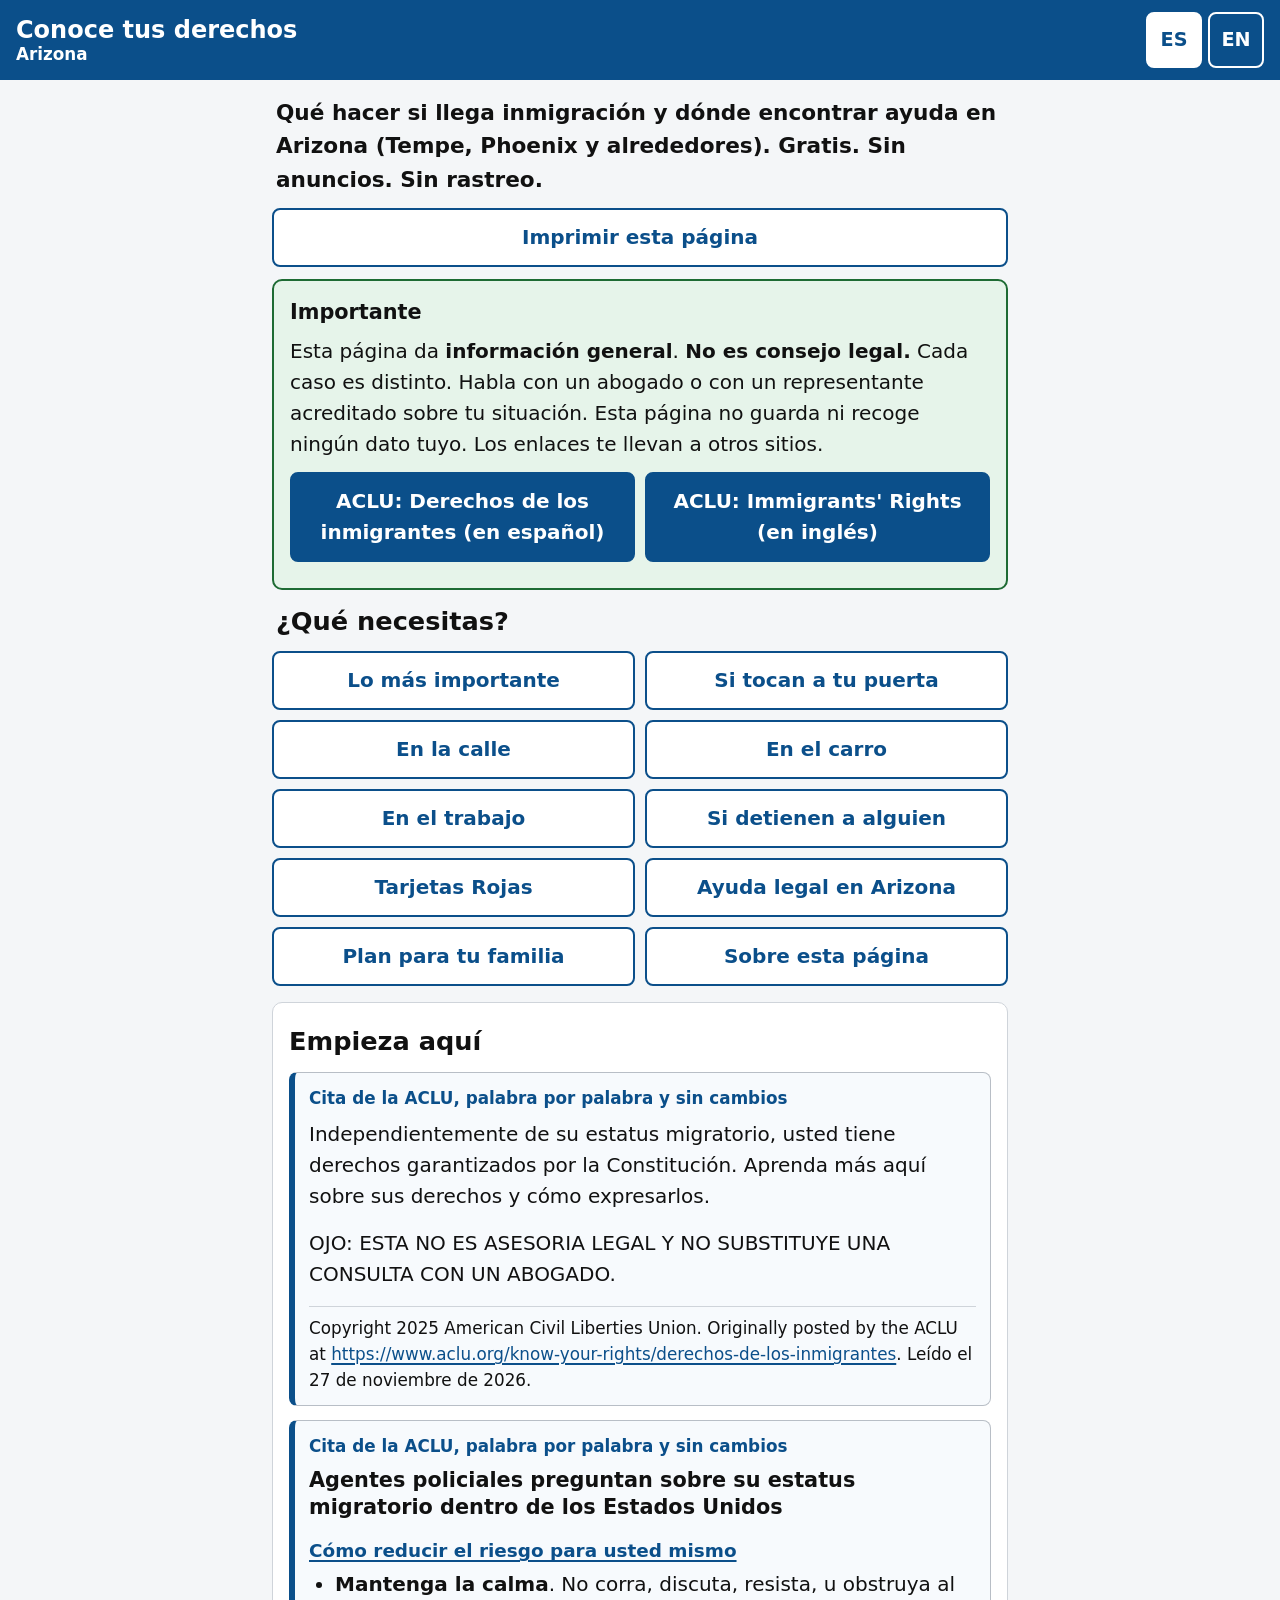
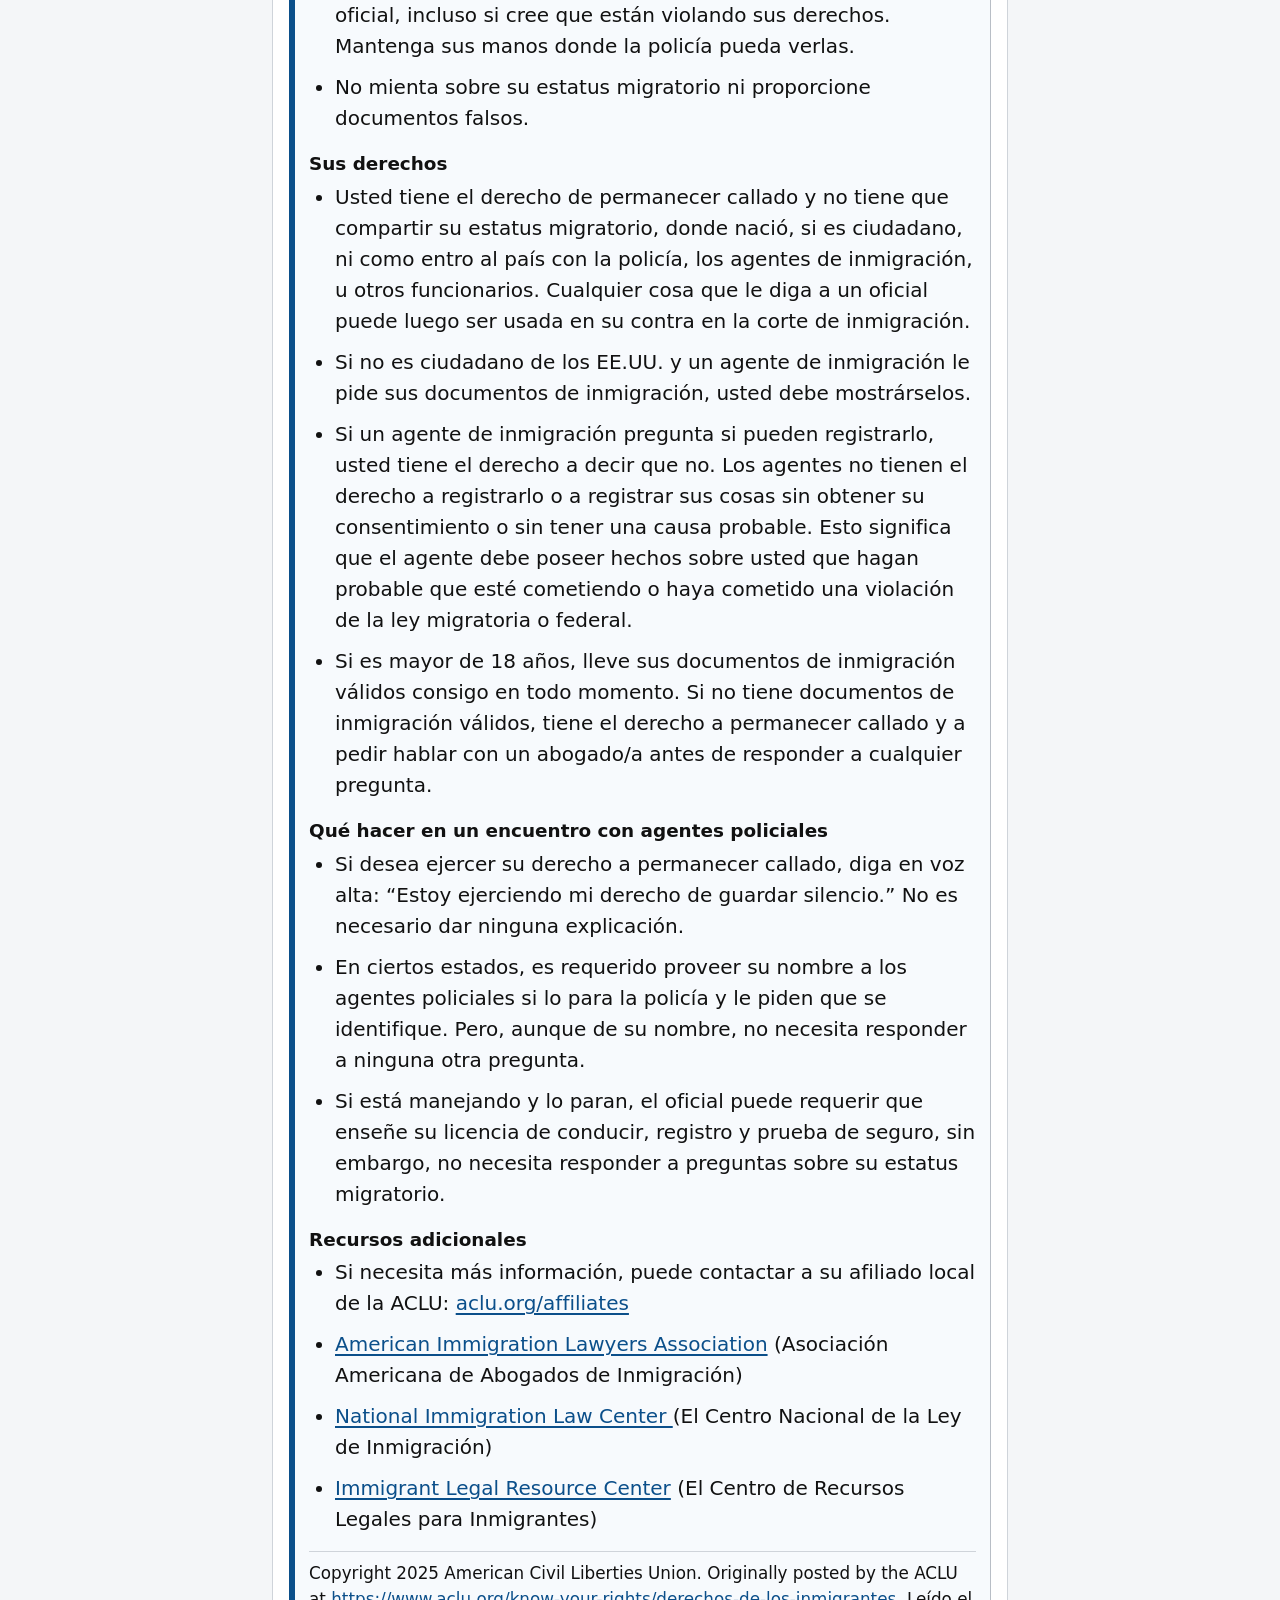
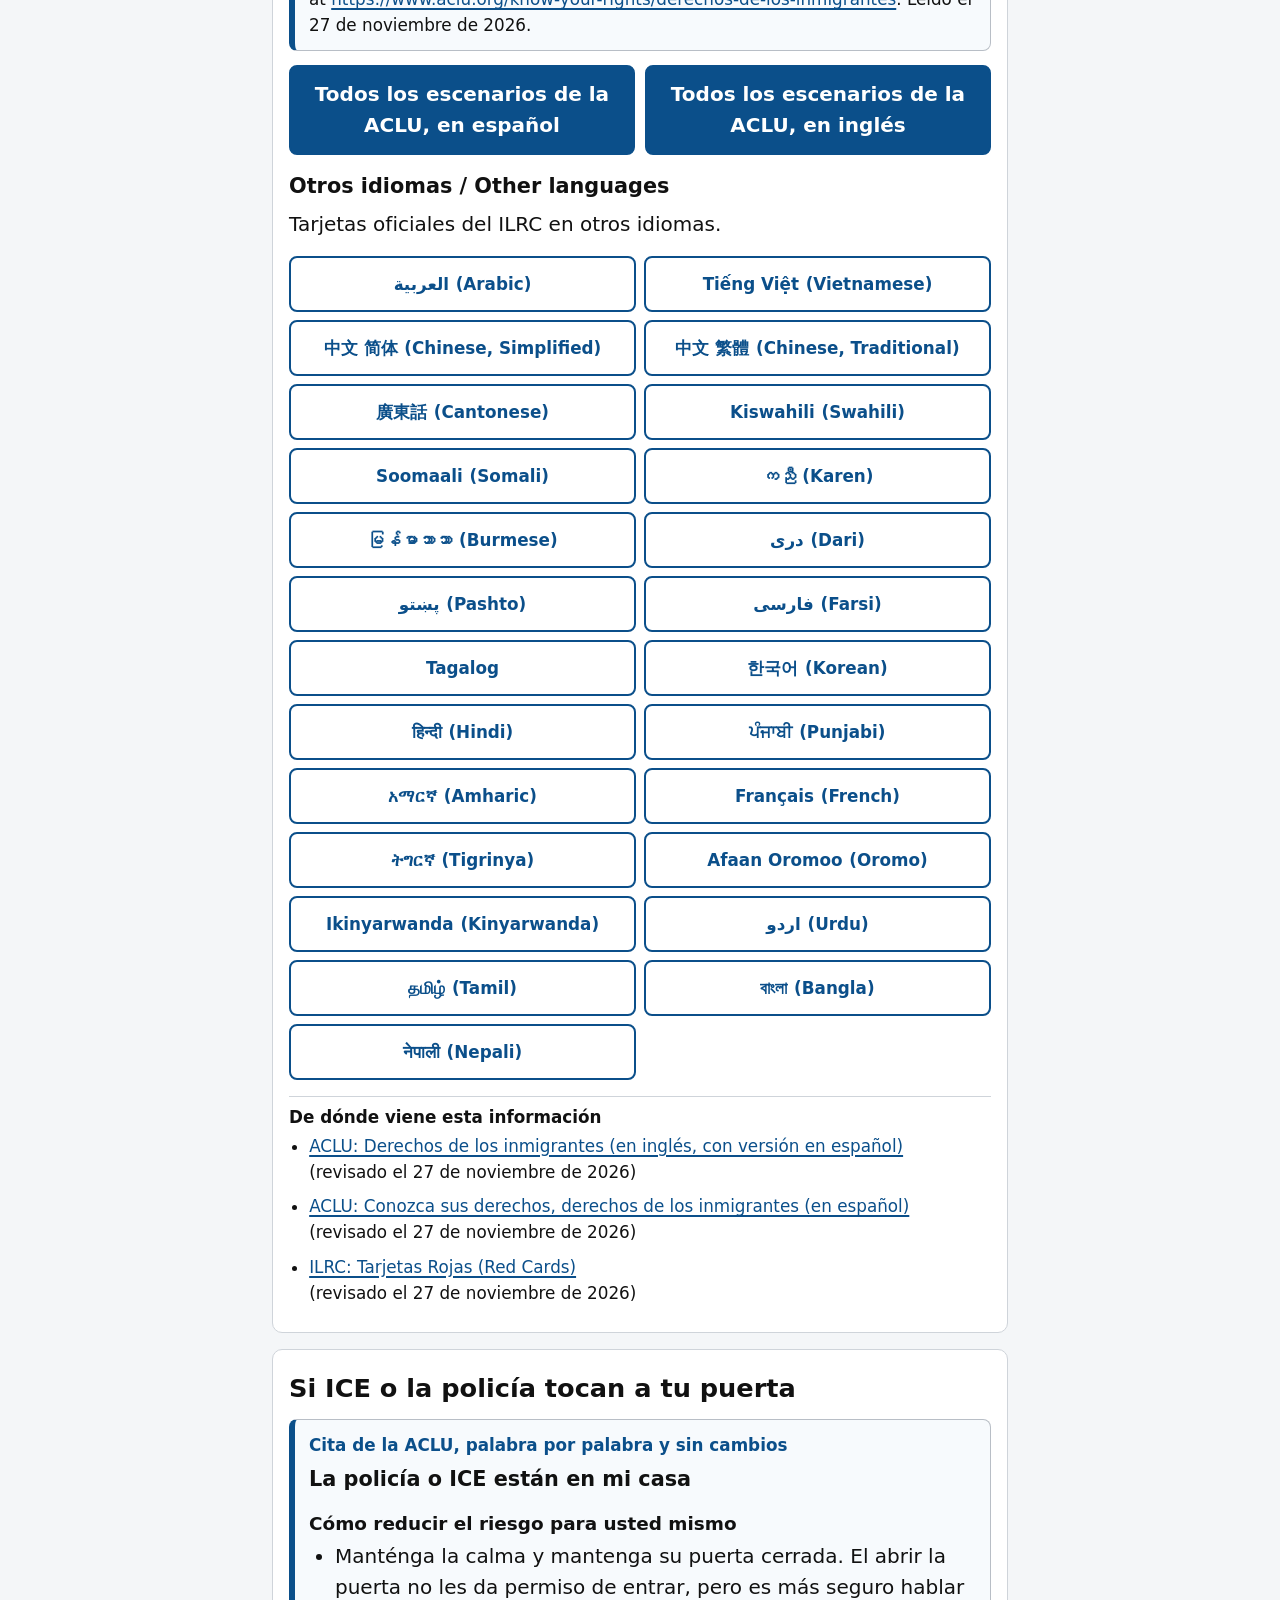
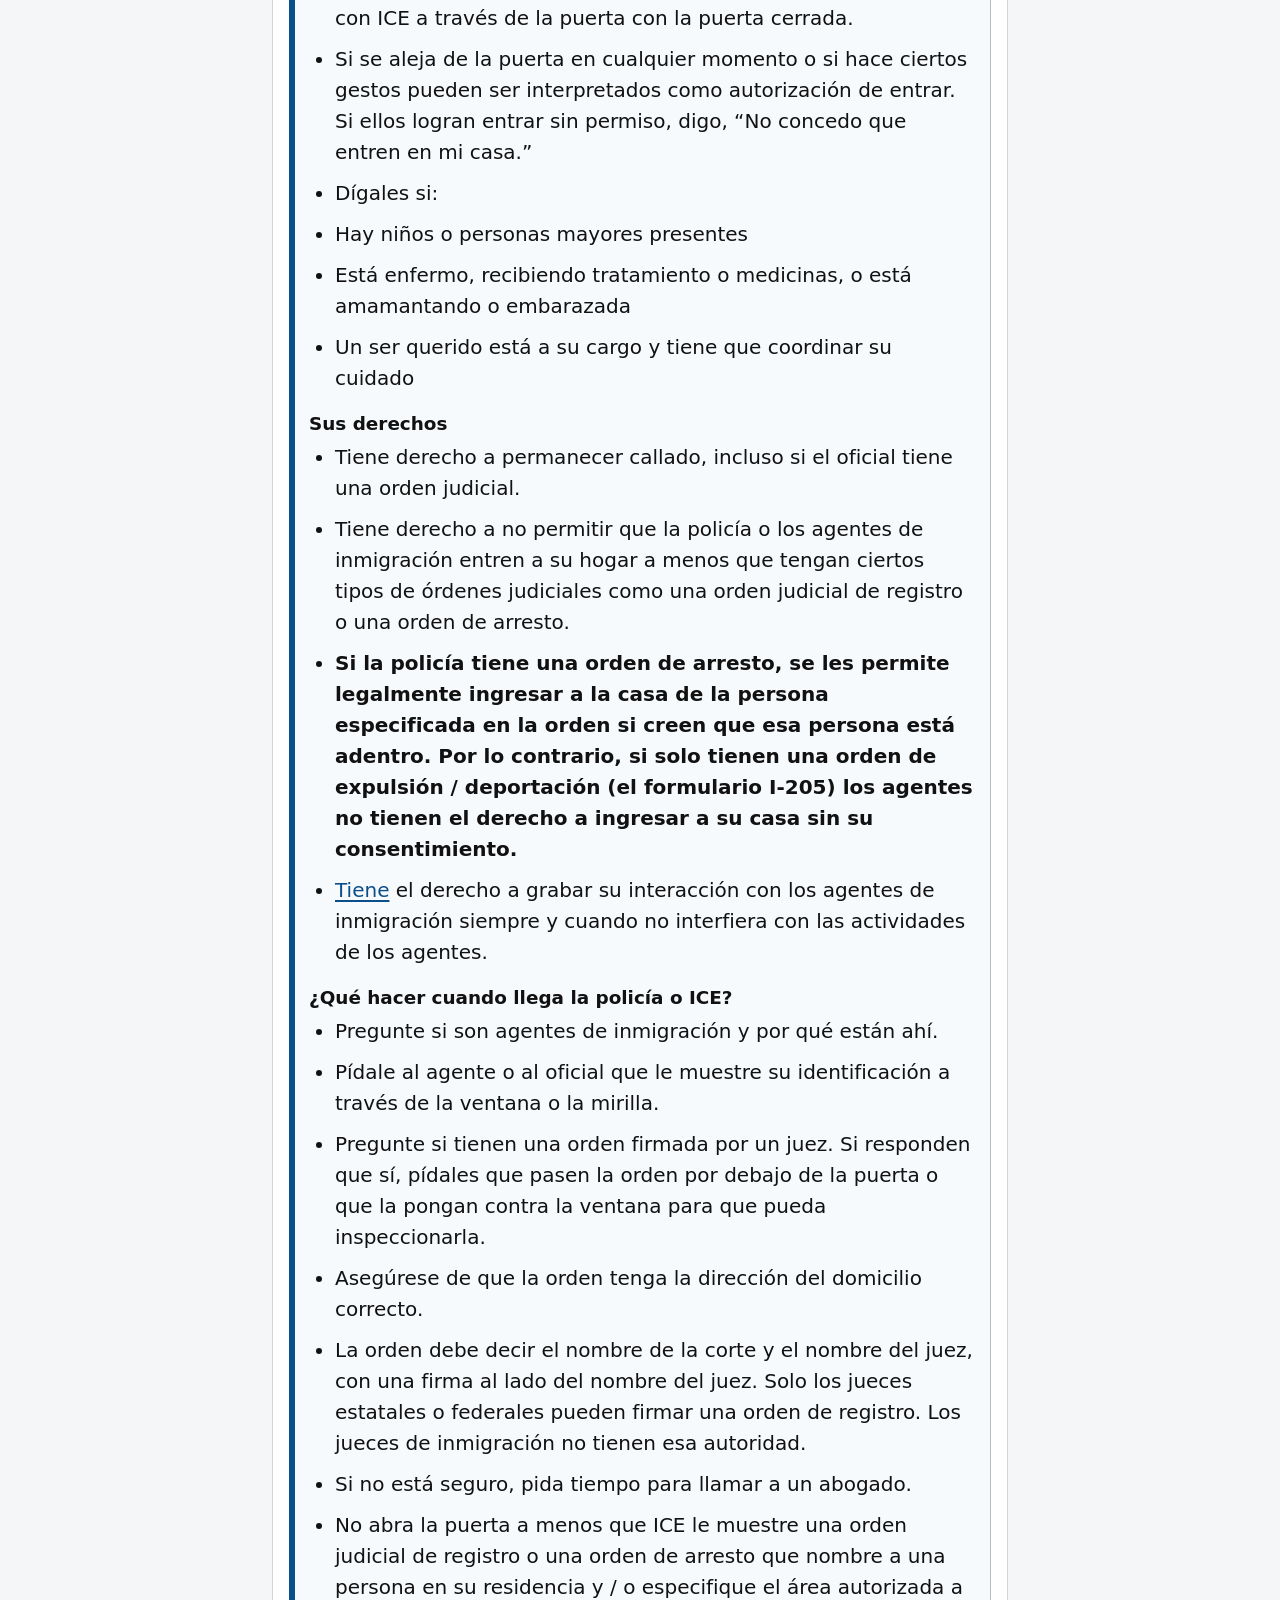
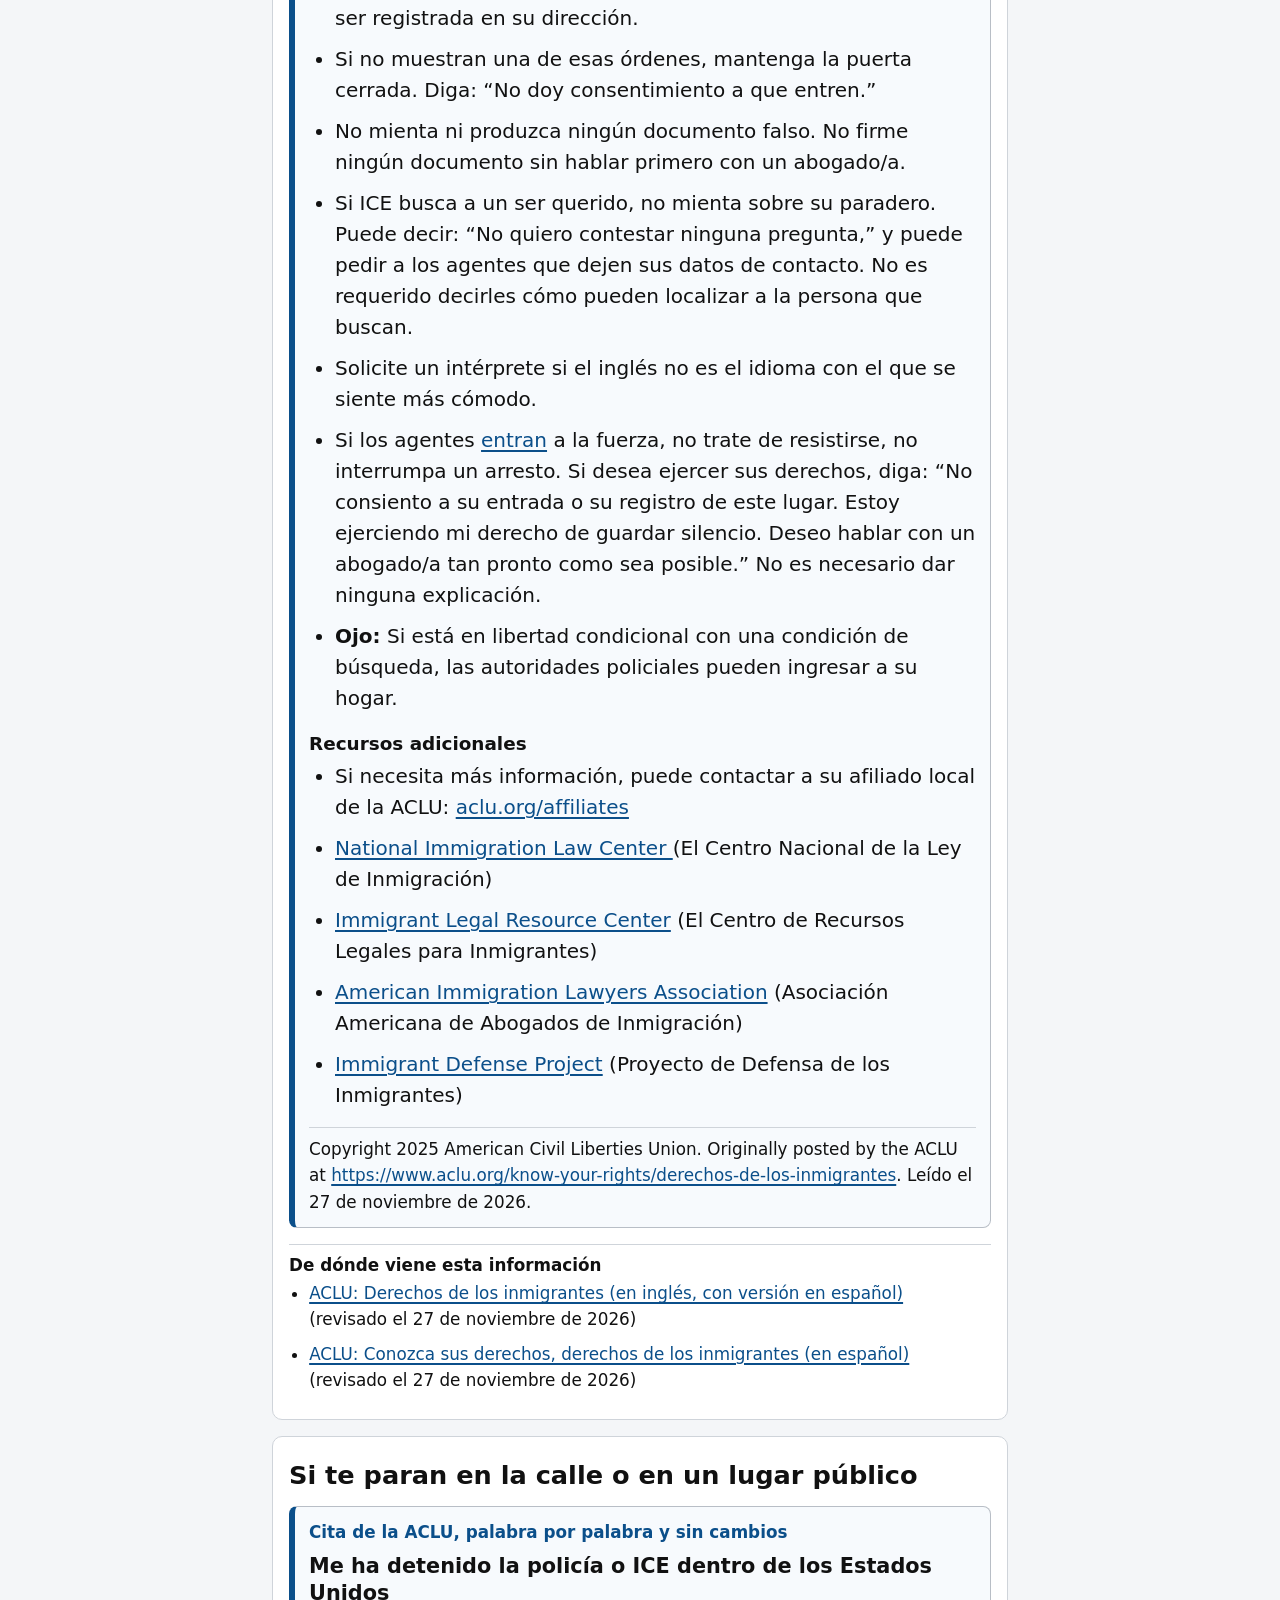
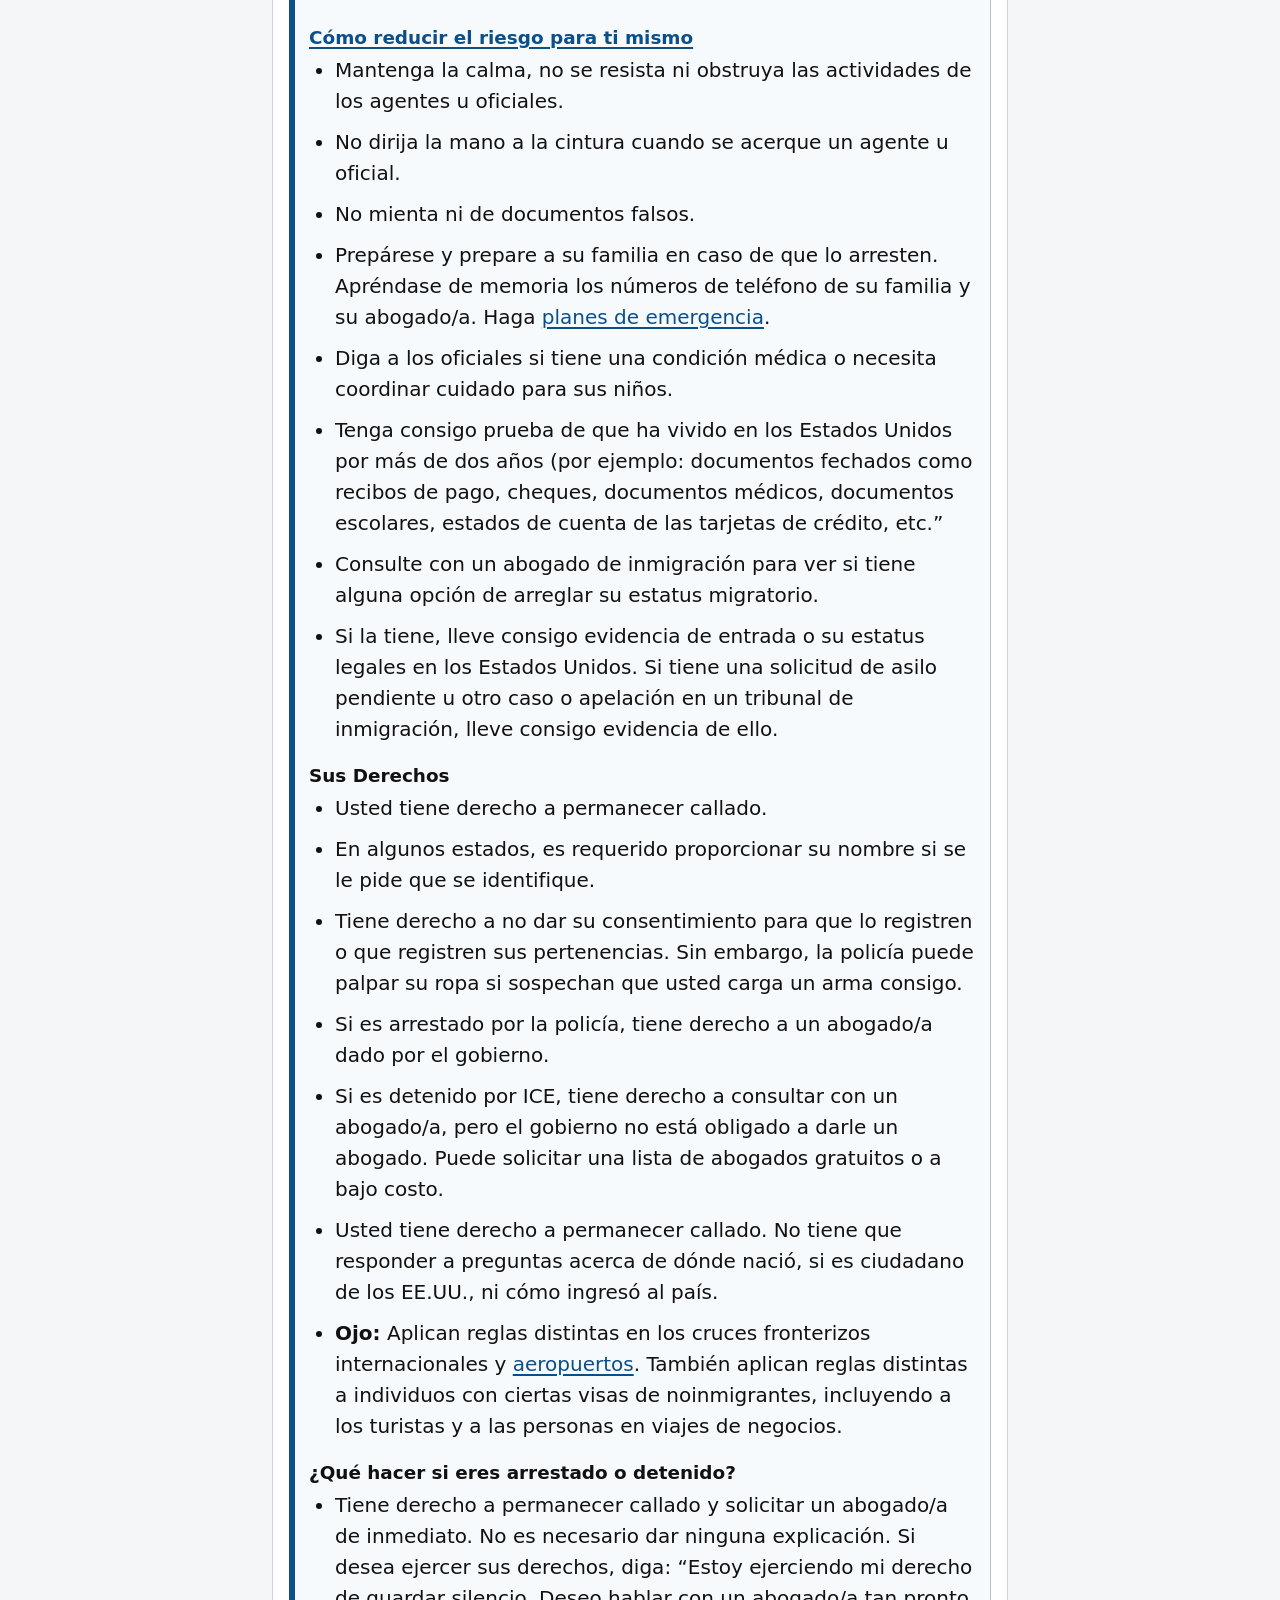
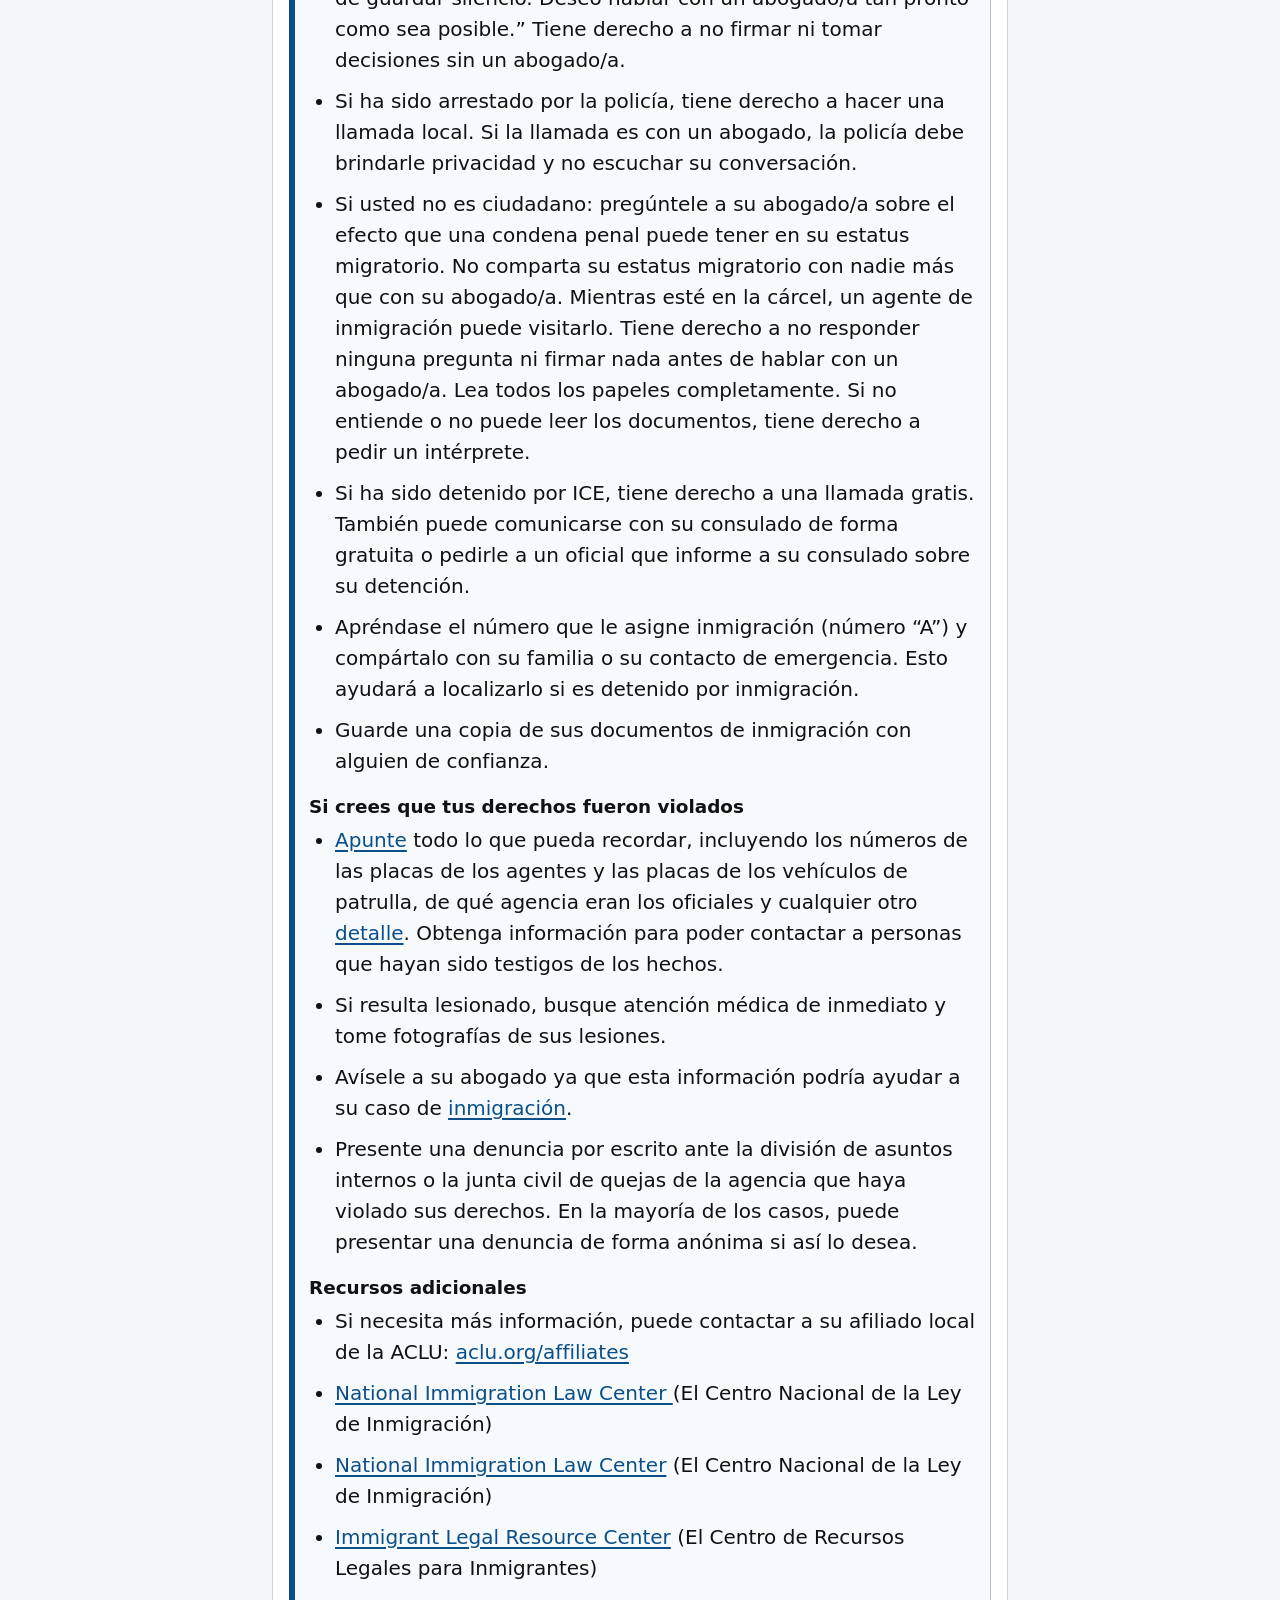
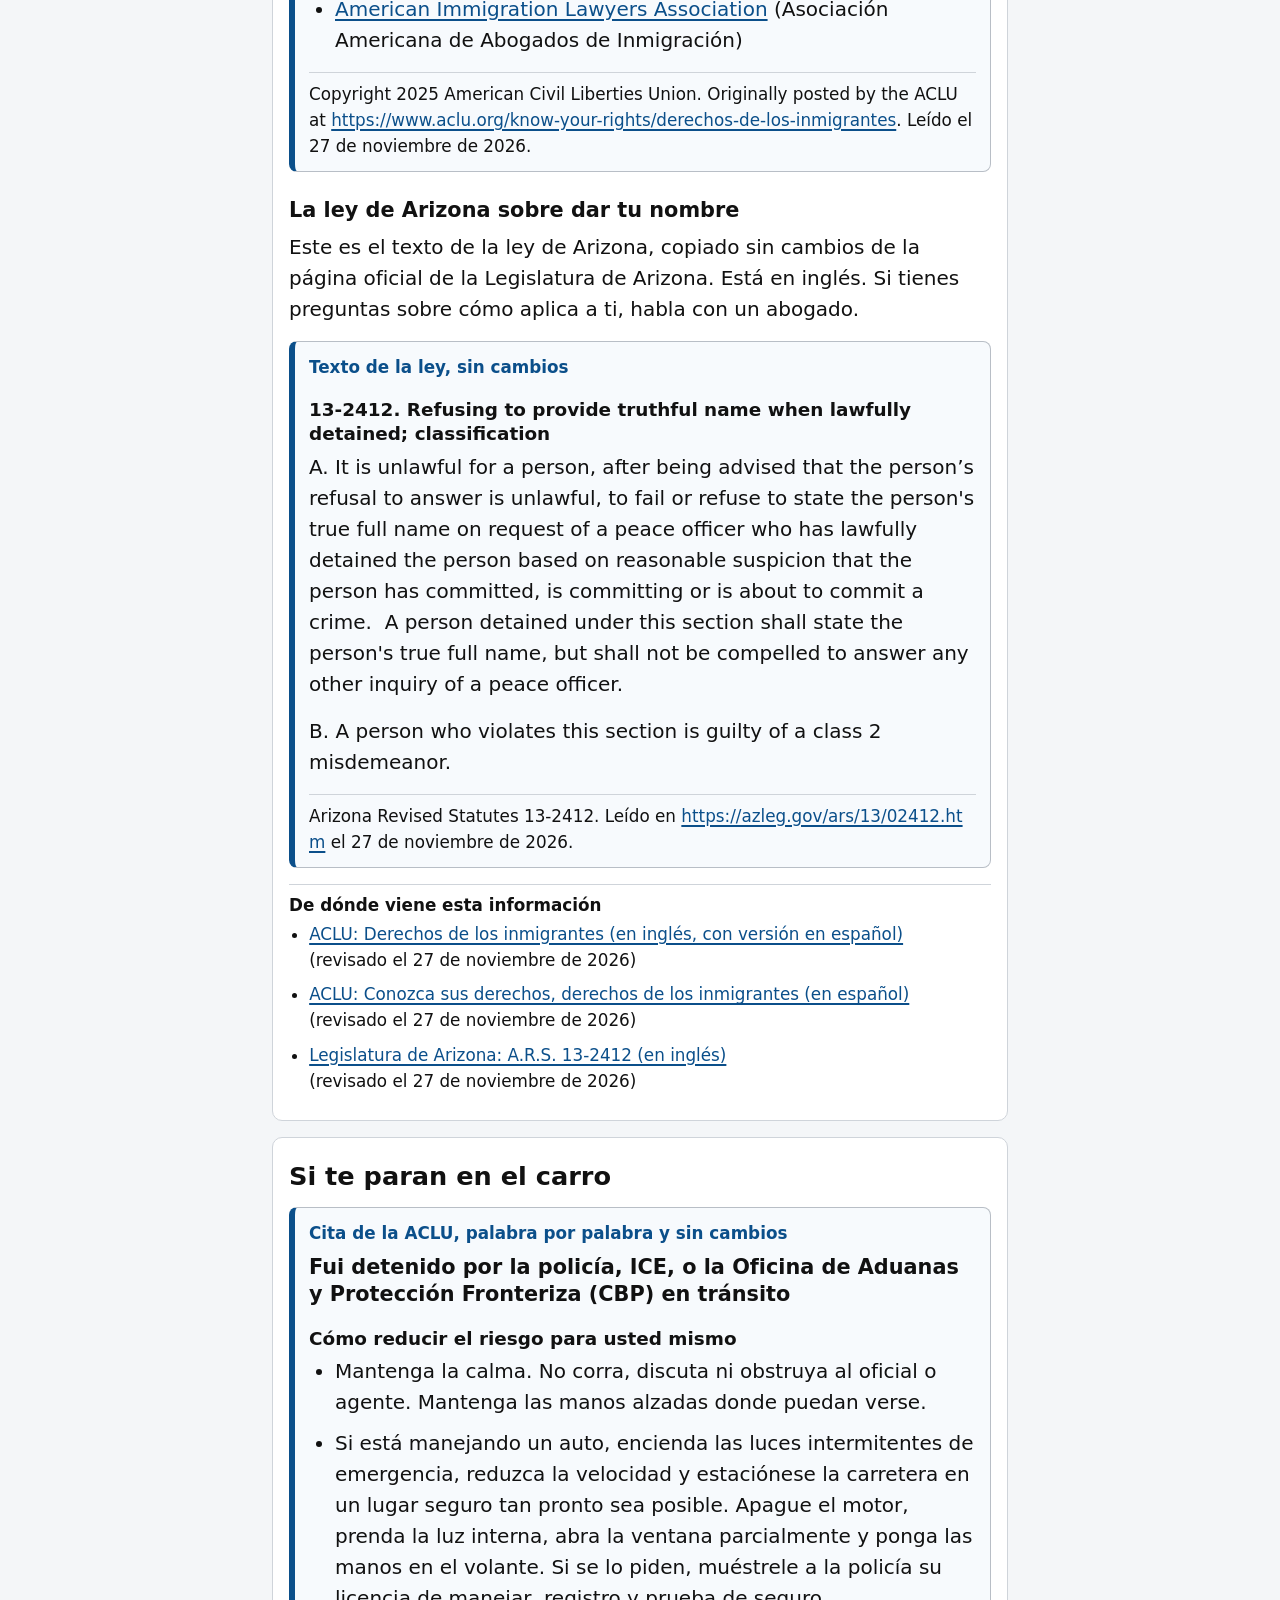
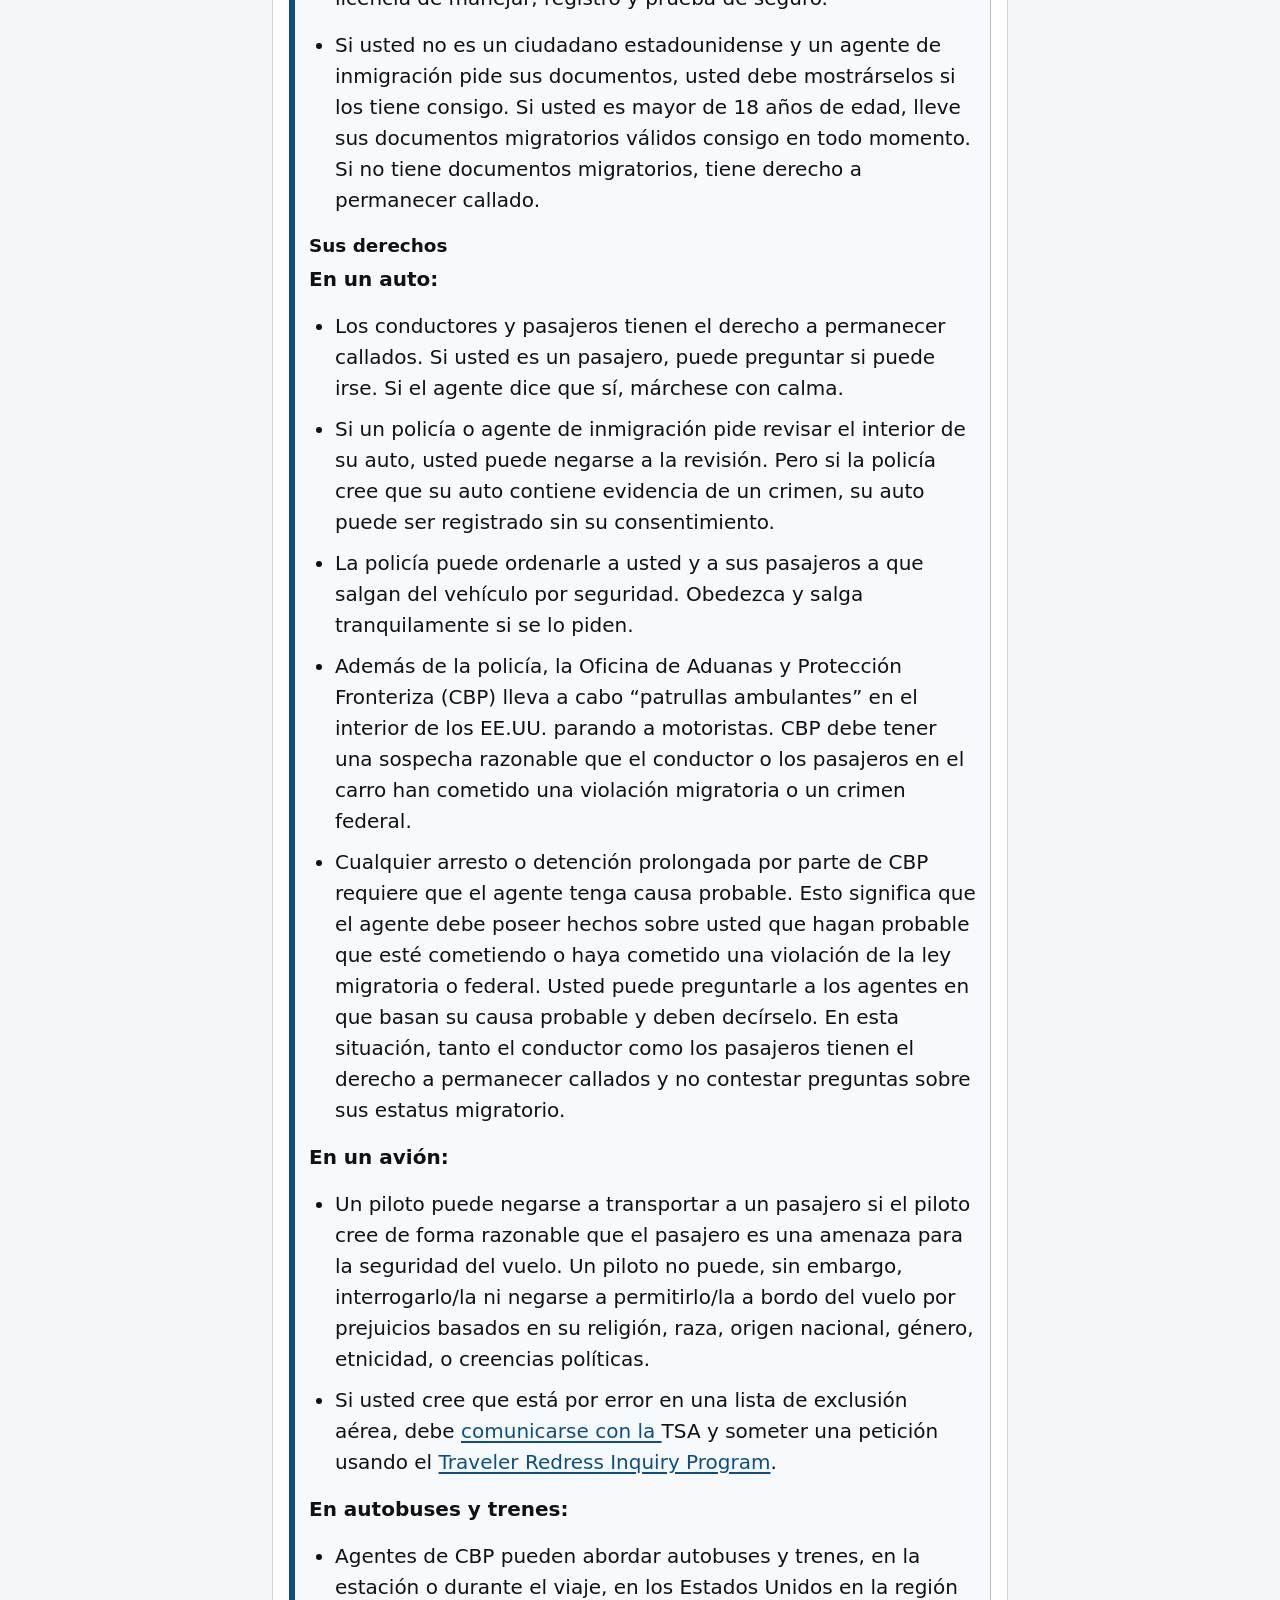
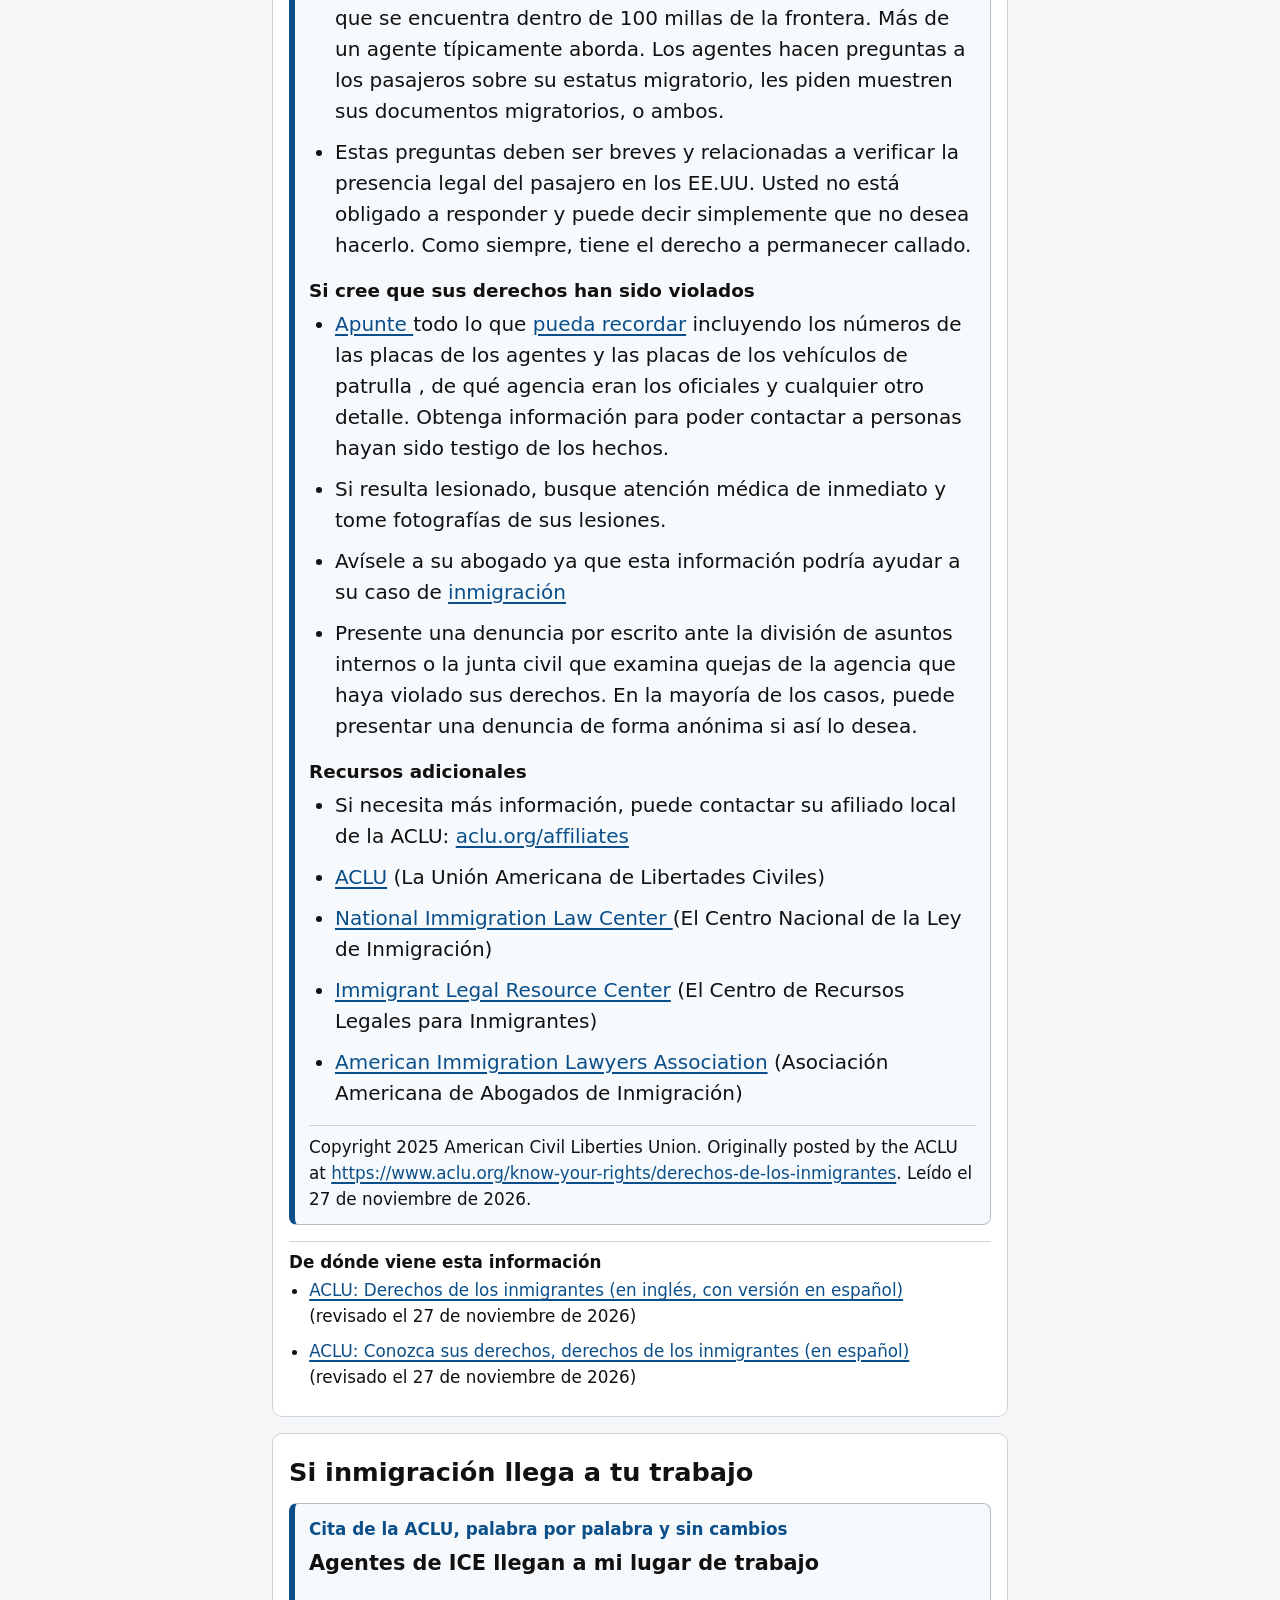
==== commit 4d151cd9: "feat: add Other languages section linking official ILRC red cards Links 25 ILRC red card PDFs in Pho" ====
--- a/index.html
+++ b/index.html
@@ -136,7 +136,7 @@
 <li><a href="https://www.aila.org/advo-media/tools/psas/know-your-rights-handouts-if-ice-visits" rel="noopener noreferrer">American Immigration Lawyers Association</a> (Asociación Americana de Abogados de Inmigración)</li>
 <li><a href="https://www.nilc.org/get-involved/community-education-resources/know-your-rights/" rel="noopener noreferrer">National Immigration Law Center </a>(El Centro Nacional de la Ley de Inmigración)</li>
 <li><a href="https://www.ilrc.org/red-cards" rel="noopener noreferrer">Immigrant Legal Resource Center</a> (El Centro de Recursos Legales para Inmigrantes)</li>
-</ul></div><figcaption>Copyright 2025 American Civil Liberties Union. Originally posted by the ACLU at <a href="https://www.aclu.org/know-your-rights/derechos-de-los-inmigrantes" rel="noopener noreferrer">https://www.aclu.org/know-your-rights/derechos-de-los-inmigrantes</a>. Leído el 27 de noviembre de 2026.</figcaption></figure><div class="calls"><a class="btn primary" href="https://www.aclu.org/know-your-rights/derechos-de-los-inmigrantes" rel="noopener noreferrer">Todos los escenarios de la ACLU, en español</a><a class="btn primary" href="https://www.aclu.org/know-your-rights/immigrants-rights" rel="noopener noreferrer" lang="en">Todos los escenarios de la ACLU, en inglés</a></div><div class="src"><h3>De dónde viene esta información</h3><ul><li><a href="https://www.aclu.org/know-your-rights/immigrants-rights" rel="noopener noreferrer">ACLU: Derechos de los inmigrantes (en inglés, con versión en español)</a> <span class="chk">(revisado el <time datetime="2026-11-27">27 de noviembre de 2026</time>)</span></li><li><a href="https://www.aclu.org/know-your-rights/derechos-de-los-inmigrantes" rel="noopener noreferrer">ACLU: Conozca sus derechos, derechos de los inmigrantes (en español)</a> <span class="chk">(revisado el <time datetime="2026-11-27">27 de noviembre de 2026</time>)</span></li></ul></div></section>
+</ul></div><figcaption>Copyright 2025 American Civil Liberties Union. Originally posted by the ACLU at <a href="https://www.aclu.org/know-your-rights/derechos-de-los-inmigrantes" rel="noopener noreferrer">https://www.aclu.org/know-your-rights/derechos-de-los-inmigrantes</a>. Leído el 27 de noviembre de 2026.</figcaption></figure><div class="calls"><a class="btn primary" href="https://www.aclu.org/know-your-rights/derechos-de-los-inmigrantes" rel="noopener noreferrer">Todos los escenarios de la ACLU, en español</a><a class="btn primary" href="https://www.aclu.org/know-your-rights/immigrants-rights" rel="noopener noreferrer" lang="en">Todos los escenarios de la ACLU, en inglés</a></div><div class="otherlang"><h3>Otros idiomas / Other languages</h3><p>Tarjetas oficiales del ILRC en otros idiomas.</p><ul><li><a class="btn secondary" href="https://www.ilrc.org/sites/default/files/documents/red_card-self_srv-arabic.pdf" rel="noopener noreferrer"><span lang="ar" dir="rtl">العربية</span> <span lang="en">(Arabic)</span></a></li><li><a class="btn secondary" href="https://www.ilrc.org/sites/default/files/2025-09/Artwork-for-Printing-Your-Own-Red-Cards-Vietnamese.pdf" rel="noopener noreferrer"><span lang="vi">Tiếng Việt</span> <span lang="en">(Vietnamese)</span></a></li><li><a class="btn secondary" href="https://www.ilrc.org/sites/default/files/2025-06/Artwork%20for%20Printing%20Your%20Own%20Red%20Cards%20-%20Chinese%20%28Simplified%29.pdf" rel="noopener noreferrer"><span lang="zh-Hans">中文 简体</span> <span lang="en">(Chinese, Simplified)</span></a></li><li><a class="btn secondary" href="https://www.ilrc.org/sites/default/files/resources/red_card-self_srv-chinese.pdf" rel="noopener noreferrer"><span lang="zh-Hant">中文 繁體</span> <span lang="en">(Chinese, Traditional)</span></a></li><li><a class="btn secondary" href="https://www.ilrc.org/sites/default/files/2025-10/Artwork-for-Printing-Your-Own-Red-Cards-Cantonese.pdf" rel="noopener noreferrer"><span lang="yue-Hant">廣東話</span> <span lang="en">(Cantonese)</span></a></li><li><a class="btn secondary" href="https://www.ilrc.org/sites/default/files/2025-06/Artwork%20for%20Printing%20Your%20Own%20Red%20Cards%20-%20Swahili.pdf" rel="noopener noreferrer"><span lang="sw">Kiswahili</span> <span lang="en">(Swahili)</span></a></li><li><a class="btn secondary" href="https://www.ilrc.org/sites/default/files/2025-06/Artwork%20for%20Printing%20Your%20Own%20Red%20Cards%20-%20Somali.pdf" rel="noopener noreferrer"><span lang="so">Soomaali</span> <span lang="en">(Somali)</span></a></li><li><a class="btn secondary" href="https://www.ilrc.org/sites/default/files/2025-06/Artwork%20for%20Printing%20Your%20Own%20Red%20Cards%20-%20Karen.pdf" rel="noopener noreferrer"><span lang="kar">ကညီ</span> <span lang="en">(Karen)</span></a></li><li><a class="btn secondary" href="https://www.ilrc.org/sites/default/files/2025-09/Artwork-for-Printing-Your-Own-Red-Cards-Burmese.pdf" rel="noopener noreferrer"><span lang="my">မြန်မာဘာသာ</span> <span lang="en">(Burmese)</span></a></li><li><a class="btn secondary" href="https://www.ilrc.org/sites/default/files/2025-06/Artwork%20for%20Printing%20Your%20Own%20Red%20Cards%20-%20Dari.pdf" rel="noopener noreferrer"><span lang="prs" dir="rtl">دری</span> <span lang="en">(Dari)</span></a></li><li><a class="btn secondary" href="https://www.ilrc.org/sites/default/files/2024-12/Artwork%20for%20Printing%20Your%20Own%20Red%20Cards%20-%20Pashto.pdf" rel="noopener noreferrer"><span lang="ps" dir="rtl">پښتو</span> <span lang="en">(Pashto)</span></a></li><li><a class="btn secondary" href="https://www.ilrc.org/sites/default/files/2025-09/Artwork-for-Printing-Your-Own-Red-Cards-Farsi.pdf" rel="noopener noreferrer"><span lang="fa" dir="rtl">فارسی</span> <span lang="en">(Farsi)</span></a></li><li><a class="btn secondary" href="https://www.ilrc.org/sites/default/files/2025-02/Artwork%20for%20Printing%20Your%20Own%20Red%20Cards%20-%20Tagalog.pdf" rel="noopener noreferrer"><span lang="tl">Tagalog</span></a></li><li><a class="btn secondary" href="https://www.ilrc.org/sites/default/files/2025-02/Artwork%20for%20Printing%20Your%20Own%20Red%20Cards%20-%20Korean.pdf" rel="noopener noreferrer"><span lang="ko">한국어</span> <span lang="en">(Korean)</span></a></li><li><a class="btn secondary" href="https://www.ilrc.org/sites/default/files/2025-08/Artwork-for-Printing-Your-Own-Red-Cards-Hindi.pdf" rel="noopener noreferrer"><span lang="hi">हिन्दी</span> <span lang="en">(Hindi)</span></a></li><li><a class="btn secondary" href="https://www.ilrc.org/sites/default/files/2025-03/Artwork%20for%20Printing%20Your%20Own%20Red%20Cards%20-%20Punjabi.pdf" rel="noopener noreferrer"><span lang="pa">ਪੰਜਾਬੀ</span> <span lang="en">(Punjabi)</span></a></li><li><a class="btn secondary" href="https://www.ilrc.org/sites/default/files/2025-03/Artwork%20for%20Printing%20Your%20Own%20Red%20Cards%20-%20Amharic_0.pdf" rel="noopener noreferrer"><span lang="am">አማርኛ</span> <span lang="en">(Amharic)</span></a></li><li><a class="btn secondary" href="https://www.ilrc.org/sites/default/files/documents/red_card-self_srv-french-20190603.pdf" rel="noopener noreferrer"><span lang="fr">Français</span> <span lang="en">(French)</span></a></li><li><a class="btn secondary" href="https://www.ilrc.org/sites/default/files/2025-02/Artwork%20for%20Printing%20Your%20Own%20Red%20Cards%20-%20Tigrinya.pdf" rel="noopener noreferrer"><span lang="ti">ትግርኛ</span> <span lang="en">(Tigrinya)</span></a></li><li><a class="btn secondary" href="https://www.ilrc.org/sites/default/files/2025-06/Artwork%20for%20Printing%20Your%20Own%20Red%20Cards%20-%20Oromo.pdf" rel="noopener noreferrer"><span lang="om">Afaan Oromoo</span> <span lang="en">(Oromo)</span></a></li><li><a class="btn secondary" href="https://www.ilrc.org/sites/default/files/2025-09/Artwork-for-Printing-Your-Own-Red-Cards-Kinyarwanda.pdf" rel="noopener noreferrer"><span lang="rw">Ikinyarwanda</span> <span lang="en">(Kinyarwanda)</span></a></li><li><a class="btn secondary" href="https://www.ilrc.org/sites/default/files/2025-06/Artwork%20for%20Printing%20Your%20Own%20Red%20Cards%20-%20Urdu.pdf" rel="noopener noreferrer"><span lang="ur" dir="rtl">اردو</span> <span lang="en">(Urdu)</span></a></li><li><a class="btn secondary" href="https://www.ilrc.org/sites/default/files/2025-08/Artwork-for-Printing-Your-Own-Red-Cards-Tamil.pdf" rel="noopener noreferrer"><span lang="ta">தமிழ்</span> <span lang="en">(Tamil)</span></a></li><li><a class="btn secondary" href="https://www.ilrc.org/sites/default/files/2025-09/Artwork-for-Printing-Your-Own-Red-Cards-Bangla.pdf" rel="noopener noreferrer"><span lang="bn">বাংলা</span> <span lang="en">(Bangla)</span></a></li><li><a class="btn secondary" href="https://www.ilrc.org/sites/default/files/2025-06/Artwork%20for%20Printing%20Your%20Own%20Red%20Cards%20-%20Nepali.pdf" rel="noopener noreferrer"><span lang="ne">नेपाली</span> <span lang="en">(Nepali)</span></a></li></ul></div><div class="src"><h3>De dónde viene esta información</h3><ul><li><a href="https://www.aclu.org/know-your-rights/immigrants-rights" rel="noopener noreferrer">ACLU: Derechos de los inmigrantes (en inglés, con versión en español)</a> <span class="chk">(revisado el <time datetime="2026-11-27">27 de noviembre de 2026</time>)</span></li><li><a href="https://www.aclu.org/know-your-rights/derechos-de-los-inmigrantes" rel="noopener noreferrer">ACLU: Conozca sus derechos, derechos de los inmigrantes (en español)</a> <span class="chk">(revisado el <time datetime="2026-11-27">27 de noviembre de 2026</time>)</span></li><li><a href="https://www.ilrc.org/red-cards-tarjetas-rojas" rel="noopener noreferrer">ILRC: Tarjetas Rojas (Red Cards)</a> <span class="chk">(revisado el <time datetime="2026-11-27">27 de noviembre de 2026</time>)</span></li></ul></div></section>
 <section class="panel" id="es-home" aria-labelledby="es-home-h" tabindex="-1"><h2 id="es-home-h">Si ICE o la policía tocan a tu puerta</h2><figure class="quote" lang="es"><p class="qlabel" lang="es">Cita de la ACLU, palabra por palabra y sin cambios</p><div class="qbody"><h3>La policía o ICE están en mi casa</h3><h4>Cómo reducir el riesgo para usted mismo</h4>
 <ul>
 <li>Manténga la calma y mantenga su puerta cerrada. El abrir la puerta no les da permiso de entrar, pero es más seguro hablar con ICE a través de la puerta con la puerta cerrada.</li>
@@ -401,7 +401,7 @@
 <li><a href="https://www.aclu.org/sites/default/files/field_document/kyr_hindi_translation_immigrants_rights.pdf" rel="noopener noreferrer">हिंदी (Hindi)</a></li>
 <li><a href="https://www.aclu.org/sites/default/files/field_document/kyr_immigrants_rights-traditional_chinese_translation.pdf" rel="noopener noreferrer">(Traditional Chinese) 繁體中文</a></li>
 <li><a href="https://www.aclu.org/sites/default/files/field_document/kyr_immigrants_rights-simplified_chinese_translation.pdf" rel="noopener noreferrer">(Simplified Chinese) 简体中文</a></li>
-</ul></div><figcaption>Copyright 2026 American Civil Liberties Union. Originally posted by the ACLU at <a href="https://www.aclu.org/know-your-rights/immigrants-rights" rel="noopener noreferrer">https://www.aclu.org/know-your-rights/immigrants-rights</a>. Read on November 27, 2026.</figcaption></figure><div class="calls"><a class="btn primary" href="https://www.aclu.org/know-your-rights/derechos-de-los-inmigrantes" rel="noopener noreferrer">All ACLU scenarios, in Spanish</a><a class="btn primary" href="https://www.aclu.org/know-your-rights/immigrants-rights" rel="noopener noreferrer" lang="en">All ACLU scenarios, in English</a></div><div class="src"><h3>Where this information comes from</h3><ul><li><a href="https://www.aclu.org/know-your-rights/immigrants-rights" rel="noopener noreferrer">ACLU: Know Your Rights, Immigrants&#x27; Rights</a> <span class="chk">(checked on <time datetime="2026-11-27">November 27, 2026</time>)</span></li></ul></div></section>
+</ul></div><figcaption>Copyright 2026 American Civil Liberties Union. Originally posted by the ACLU at <a href="https://www.aclu.org/know-your-rights/immigrants-rights" rel="noopener noreferrer">https://www.aclu.org/know-your-rights/immigrants-rights</a>. Read on November 27, 2026.</figcaption></figure><div class="calls"><a class="btn primary" href="https://www.aclu.org/know-your-rights/derechos-de-los-inmigrantes" rel="noopener noreferrer">All ACLU scenarios, in Spanish</a><a class="btn primary" href="https://www.aclu.org/know-your-rights/immigrants-rights" rel="noopener noreferrer" lang="en">All ACLU scenarios, in English</a></div><div class="otherlang"><h3>Otros idiomas / Other languages</h3><p>Official ILRC cards in other languages.</p><ul><li><a class="btn secondary" href="https://www.ilrc.org/sites/default/files/documents/red_card-self_srv-arabic.pdf" rel="noopener noreferrer"><span lang="ar" dir="rtl">العربية</span> <span lang="en">(Arabic)</span></a></li><li><a class="btn secondary" href="https://www.ilrc.org/sites/default/files/2025-09/Artwork-for-Printing-Your-Own-Red-Cards-Vietnamese.pdf" rel="noopener noreferrer"><span lang="vi">Tiếng Việt</span> <span lang="en">(Vietnamese)</span></a></li><li><a class="btn secondary" href="https://www.ilrc.org/sites/default/files/2025-06/Artwork%20for%20Printing%20Your%20Own%20Red%20Cards%20-%20Chinese%20%28Simplified%29.pdf" rel="noopener noreferrer"><span lang="zh-Hans">中文 简体</span> <span lang="en">(Chinese, Simplified)</span></a></li><li><a class="btn secondary" href="https://www.ilrc.org/sites/default/files/resources/red_card-self_srv-chinese.pdf" rel="noopener noreferrer"><span lang="zh-Hant">中文 繁體</span> <span lang="en">(Chinese, Traditional)</span></a></li><li><a class="btn secondary" href="https://www.ilrc.org/sites/default/files/2025-10/Artwork-for-Printing-Your-Own-Red-Cards-Cantonese.pdf" rel="noopener noreferrer"><span lang="yue-Hant">廣東話</span> <span lang="en">(Cantonese)</span></a></li><li><a class="btn secondary" href="https://www.ilrc.org/sites/default/files/2025-06/Artwork%20for%20Printing%20Your%20Own%20Red%20Cards%20-%20Swahili.pdf" rel="noopener noreferrer"><span lang="sw">Kiswahili</span> <span lang="en">(Swahili)</span></a></li><li><a class="btn secondary" href="https://www.ilrc.org/sites/default/files/2025-06/Artwork%20for%20Printing%20Your%20Own%20Red%20Cards%20-%20Somali.pdf" rel="noopener noreferrer"><span lang="so">Soomaali</span> <span lang="en">(Somali)</span></a></li><li><a class="btn secondary" href="https://www.ilrc.org/sites/default/files/2025-06/Artwork%20for%20Printing%20Your%20Own%20Red%20Cards%20-%20Karen.pdf" rel="noopener noreferrer"><span lang="kar">ကညီ</span> <span lang="en">(Karen)</span></a></li><li><a class="btn secondary" href="https://www.ilrc.org/sites/default/files/2025-09/Artwork-for-Printing-Your-Own-Red-Cards-Burmese.pdf" rel="noopener noreferrer"><span lang="my">မြန်မာဘာသာ</span> <span lang="en">(Burmese)</span></a></li><li><a class="btn secondary" href="https://www.ilrc.org/sites/default/files/2025-06/Artwork%20for%20Printing%20Your%20Own%20Red%20Cards%20-%20Dari.pdf" rel="noopener noreferrer"><span lang="prs" dir="rtl">دری</span> <span lang="en">(Dari)</span></a></li><li><a class="btn secondary" href="https://www.ilrc.org/sites/default/files/2024-12/Artwork%20for%20Printing%20Your%20Own%20Red%20Cards%20-%20Pashto.pdf" rel="noopener noreferrer"><span lang="ps" dir="rtl">پښتو</span> <span lang="en">(Pashto)</span></a></li><li><a class="btn secondary" href="https://www.ilrc.org/sites/default/files/2025-09/Artwork-for-Printing-Your-Own-Red-Cards-Farsi.pdf" rel="noopener noreferrer"><span lang="fa" dir="rtl">فارسی</span> <span lang="en">(Farsi)</span></a></li><li><a class="btn secondary" href="https://www.ilrc.org/sites/default/files/2025-02/Artwork%20for%20Printing%20Your%20Own%20Red%20Cards%20-%20Tagalog.pdf" rel="noopener noreferrer"><span lang="tl">Tagalog</span></a></li><li><a class="btn secondary" href="https://www.ilrc.org/sites/default/files/2025-02/Artwork%20for%20Printing%20Your%20Own%20Red%20Cards%20-%20Korean.pdf" rel="noopener noreferrer"><span lang="ko">한국어</span> <span lang="en">(Korean)</span></a></li><li><a class="btn secondary" href="https://www.ilrc.org/sites/default/files/2025-08/Artwork-for-Printing-Your-Own-Red-Cards-Hindi.pdf" rel="noopener noreferrer"><span lang="hi">हिन्दी</span> <span lang="en">(Hindi)</span></a></li><li><a class="btn secondary" href="https://www.ilrc.org/sites/default/files/2025-03/Artwork%20for%20Printing%20Your%20Own%20Red%20Cards%20-%20Punjabi.pdf" rel="noopener noreferrer"><span lang="pa">ਪੰਜਾਬੀ</span> <span lang="en">(Punjabi)</span></a></li><li><a class="btn secondary" href="https://www.ilrc.org/sites/default/files/2025-03/Artwork%20for%20Printing%20Your%20Own%20Red%20Cards%20-%20Amharic_0.pdf" rel="noopener noreferrer"><span lang="am">አማርኛ</span> <span lang="en">(Amharic)</span></a></li><li><a class="btn secondary" href="https://www.ilrc.org/sites/default/files/documents/red_card-self_srv-french-20190603.pdf" rel="noopener noreferrer"><span lang="fr">Français</span> <span lang="en">(French)</span></a></li><li><a class="btn secondary" href="https://www.ilrc.org/sites/default/files/2025-02/Artwork%20for%20Printing%20Your%20Own%20Red%20Cards%20-%20Tigrinya.pdf" rel="noopener noreferrer"><span lang="ti">ትግርኛ</span> <span lang="en">(Tigrinya)</span></a></li><li><a class="btn secondary" href="https://www.ilrc.org/sites/default/files/2025-06/Artwork%20for%20Printing%20Your%20Own%20Red%20Cards%20-%20Oromo.pdf" rel="noopener noreferrer"><span lang="om">Afaan Oromoo</span> <span lang="en">(Oromo)</span></a></li><li><a class="btn secondary" href="https://www.ilrc.org/sites/default/files/2025-09/Artwork-for-Printing-Your-Own-Red-Cards-Kinyarwanda.pdf" rel="noopener noreferrer"><span lang="rw">Ikinyarwanda</span> <span lang="en">(Kinyarwanda)</span></a></li><li><a class="btn secondary" href="https://www.ilrc.org/sites/default/files/2025-06/Artwork%20for%20Printing%20Your%20Own%20Red%20Cards%20-%20Urdu.pdf" rel="noopener noreferrer"><span lang="ur" dir="rtl">اردو</span> <span lang="en">(Urdu)</span></a></li><li><a class="btn secondary" href="https://www.ilrc.org/sites/default/files/2025-08/Artwork-for-Printing-Your-Own-Red-Cards-Tamil.pdf" rel="noopener noreferrer"><span lang="ta">தமிழ்</span> <span lang="en">(Tamil)</span></a></li><li><a class="btn secondary" href="https://www.ilrc.org/sites/default/files/2025-09/Artwork-for-Printing-Your-Own-Red-Cards-Bangla.pdf" rel="noopener noreferrer"><span lang="bn">বাংলা</span> <span lang="en">(Bangla)</span></a></li><li><a class="btn secondary" href="https://www.ilrc.org/sites/default/files/2025-06/Artwork%20for%20Printing%20Your%20Own%20Red%20Cards%20-%20Nepali.pdf" rel="noopener noreferrer"><span lang="ne">नेपाली</span> <span lang="en">(Nepali)</span></a></li></ul></div><div class="src"><h3>Where this information comes from</h3><ul><li><a href="https://www.aclu.org/know-your-rights/immigrants-rights" rel="noopener noreferrer">ACLU: Know Your Rights, Immigrants&#x27; Rights</a> <span class="chk">(checked on <time datetime="2026-11-27">November 27, 2026</time>)</span></li><li><a href="https://www.ilrc.org/red-cards-tarjetas-rojas" rel="noopener noreferrer">ILRC: Red Cards / Tarjetas Rojas</a> <span class="chk">(checked on <time datetime="2026-11-27">November 27, 2026</time>)</span></li></ul></div></section>
 <section class="panel" id="en-home" aria-labelledby="en-home-h" tabindex="-1"><h2 id="en-home-h">If ICE or the police come to your door</h2><figure class="quote" lang="en"><p class="qlabel" lang="en">Quoted from the ACLU, word for word and unchanged</p><div class="qbody"><h3>Police or ICE are at my home</h3><h4>How to reduce risk to yourself</h4>
 <ul>
 <li>Stay calm and keep the door closed. Opening the door does not give them permission to come inside, but it is safer to speak to ICE through the door.</li>
--- a/style.css
+++ b/style.css
@@ -34,6 +34,12 @@
 .btn.secondary{background:#fff;color:var(--accent)}
 .btn.big{width:100%;font-size:1.35rem;min-height:64px}
 .calls{display:grid;gap:10px;margin:12px 0}
+.otherlang{margin:18px 0 6px}
+.otherlang h3{margin-top:0}
+.otherlang ul{list-style:none;margin:0;padding:0;display:grid;gap:8px;grid-template-columns:1fr 1fr}
+.otherlang .btn{width:100%;min-height:56px;padding:8px 10px;font-size:1.05rem;text-align:center;flex-wrap:wrap;gap:0 .4em}
+.otherlang .btn span[dir=rtl]{unicode-bidi:isolate}
+@media(max-width:380px){.otherlang ul{grid-template-columns:1fr}}
 .steps{margin:0;padding-left:1.6em}
 .steps li{margin:0 0 .7em;padding-left:.2em}
 .steps li::marker{font-weight:700;color:var(--accent)}
